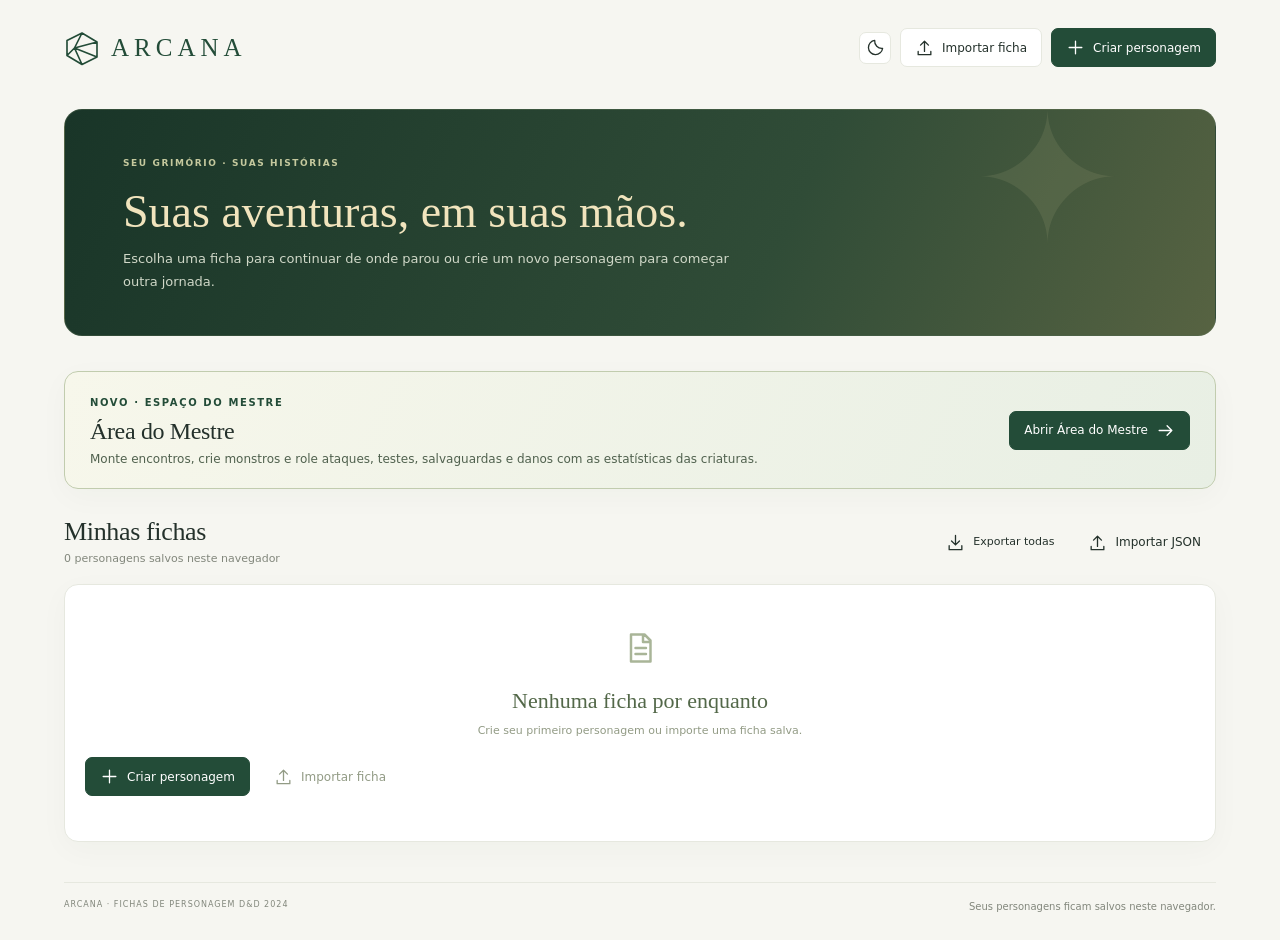
==== docs/index.html @ bb0a9c44 "Arcana RPG 1.3" ====
<!doctype html>
<html lang="pt-BR">
<head><meta charset="utf-8"><meta name="viewport" content="width=device-width,initial-scale=1"><meta name="theme-color" content="#152821"><title>Ficha Arcana 1.0 · Sua aventura, em suas mãos</title><meta name="description" content="Ficha de D&D 2024 com personagens, macros e Área do Mestre para organizar monstros e encontros."><link rel="icon" href="assets/favicon.svg" type="image/svg+xml"><link rel="stylesheet" href="styles.css?v=1.3"></head>
<body><div id="app"><div class="loading"><span>✦</span> Abrindo seu grimório…</div></div><div id="modal-root"></div><div id="toast" role="status" aria-live="polite"></div><input type="file" id="import-file" accept=".json,application/json" hidden><input type="file" id="portrait-file" accept="image/png,image/jpeg,image/webp" hidden><script type="module" src="app.js?v=1.3"></script></body>
</html>
---- docs/styles.css ----
:root{--bg:#f6f6f1;--paper:#fff;--ink:#24312b;--muted:#82877c;--line:#e6e8df;--green:#234c38;--green-soft:#edf2e9;--gold:#b49a64;--red:#b7514c;--shadow:0 8px 30px #20302408;--radius:14px}
*{box-sizing:border-box}body{margin:0;background:var(--bg);font-family:system-ui,-apple-system,Arial,sans-serif;font-size:13px;line-height:1.5;color:var(--ink)}button,input,select,textarea{font:inherit}button{cursor:pointer;transition:background .18s,transform .18s,border-color .18s}button:disabled{cursor:not-allowed;opacity:.42}button,a,input,select,textarea{outline-offset:4px}button:focus-visible,a:focus-visible{outline:2px solid #97ab65}button svg{pointer-events:none}button{color:inherit}svg{width:19px;height:19px;stroke-width:1.65;fill:none;stroke:currentColor;stroke-linecap:round;stroke-linejoin:round;flex-shrink:0}a{color:var(--green)}h1,h2,h3,p{margin:0}h1,h2,h3{font-weight:500}h2{font-size:16px;letter-spacing:-.35px}h3{font-size:14px}small{font-size:11px}.serif{font-family:Georgia,'Times New Roman',serif}.muted{color:var(--muted)}.eyebrow{font-size:10px;letter-spacing:1.6px;text-transform:uppercase;font-weight:600}.flex{display:flex;align-items:center;gap:9px}.between{display:flex;align-items:center;justify-content:space-between;gap:12px}.stack{display:flex;flex-direction:column;gap:16px}.mt{margin-top:16px}.hidden{display:none!important}.btn{display:inline-flex;align-items:center;justify-content:center;gap:8px;border:1px solid var(--line);border-radius:7px;background:var(--paper);padding:9px 14px;font-size:12px;font-weight:500;min-height:36px;white-space:nowrap}.btn:hover{background:#f0f2ea;border-color:#c8cebd}.btn.primary{background:var(--green);border-color:var(--green);color:white}.btn.primary:hover{background:#2e6349}.btn.gold{background:#d9c28f;border-color:#d9c28f;color:#1a2e23}.btn.ghost{border-color:transparent;background:transparent}.btn.danger{color:var(--red);border-color:#ecd4d1}.btn.small{padding:5px 9px;min-height:28px;font-size:11px}.icon-btn{display:inline-flex;align-items:center;justify-content:center;background:none;border:1px solid transparent;border-radius:7px;width:32px;height:32px;padding:6px}.icon-btn:hover{background:var(--green-soft)}.icon-btn.small{width:25px;height:25px}.badge{display:inline-flex;align-items:center;gap:5px;padding:3px 8px;background:var(--green-soft);color:var(--green);font-size:10px;border-radius:4px;white-space:nowrap}.badge.gold{background:#f5efe0;color:#9a814c}.badge.red{background:#f7e9e6;color:var(--red)}.badge.outline{border:1px solid var(--line);background:transparent;color:var(--muted)}.divider{border:none;border-top:1px solid var(--line);margin:16px 0}.card{background:var(--paper);border:1px solid var(--line);border-radius:var(--radius);padding:20px;box-shadow:var(--shadow)}.card-title{display:flex;align-items:center;justify-content:space-between;gap:8px;margin-bottom:17px}.card-title h2{display:flex;align-items:center;gap:8px}.card-title h2 svg{color:#859674;width:17px}.card-title .eyebrow{font-size:9px}.side{width:218px;position:fixed;inset:0 auto 0 0;background:#17281f;color:#c1c8bf;display:flex;flex-direction:column;padding:28px 18px 18px;z-index:20}.brand{display:flex;align-items:center;gap:11px;padding:0 12px;color:#e4d4a9;text-decoration:none}.brand svg{width:35px;height:39px;stroke-width:1.1}.brand span{font-family:Georgia,serif;letter-spacing:5px;font-size:24px}.brand-sub{font-size:8px;letter-spacing:2.3px;margin:7px 0 36px 59px;color:#889b85}.side-section{font-size:9px;color:#718470;letter-spacing:1.8px;text-transform:uppercase;padding:0 14px;margin:20px 0 10px}.side nav{display:flex;flex-direction:column;gap:5px}.nav-item{border:none;background:none;text-align:left;display:flex;align-items:center;gap:12px;border-radius:7px;padding:11px 14px;color:#aebbad;font-size:12px;min-height:41px}.nav-item svg{width:18px}.nav-item.active{background:#304533;color:#ebe6d4}.nav-item.active:after{content:'';width:5px;height:5px;background:#c5b079;border-radius:100%;margin-left:auto}.nav-item:hover{background:#263c2c;color:white}.side-new{border:1px dashed #4c5d44;color:#c6c7a7;background:transparent;display:flex;align-items:center;gap:9px;justify-content:center;width:100%;padding:11px;border-radius:7px;font-size:11px;margin-top:13px}.side-new:hover{background:#2a3c2b}.side-bottom{margin-top:auto}.edition{background:#213424;border:1px solid #334530;border-radius:9px;padding:14px;position:relative;overflow:hidden;margin:30px 0 17px}.edition .star{position:absolute;right:12px;top:13px;color:#75835a}.edition p{font-size:10px;color:#9aa78e;margin:6px 0 10px}.edition strong{font-size:11px;font-weight:500;color:#d3d7bf}.edition .badge{background:#35452c;color:#c2cba8;font-size:8px;letter-spacing:1px}.side-profile{display:flex;align-items:center;gap:10px;border-top:1px solid #34432e;padding:17px 5px 0}.side-profile .avatar{width:31px;height:31px;background:#384b34;border:1px solid #526146;border-radius:100%;display:grid;place-items:center;color:#dac9a0}.side-profile strong{font-size:10px;color:#d2d7c8;display:block;font-weight:500}.side-profile small{font-size:9px;color:#7f947b}.shell{margin-left:218px}.topbar{height:78px;display:flex;align-items:center;justify-content:space-between;gap:12px;border-bottom:1px solid var(--line);padding:0 36px;background:#fbfbf7}.topbar .crumb{font-size:10px;letter-spacing:.4px;color:var(--muted);display:flex;align-items:center;gap:12px}.topbar .crumb svg{width:14px}.topbar .crumb strong{color:#445044;font-weight:500}.top-actions{display:flex;align-items:center;gap:14px}.saved{font-size:10px;color:#86917d;display:flex;align-items:center;gap:5px}.saved svg{width:13px}.main{max-width:1530px;margin:auto;padding:26px 36px 95px}.page-top{display:flex;justify-content:space-between;align-items:end;margin-bottom:20px}.page-top h1{font-family:Georgia,serif;font-size:27px;color:#2b3c2e;letter-spacing:-.7px;margin-bottom:4px}.page-top p{color:var(--muted);font-size:11px}.character-select{min-width:185px;background:#fff;border:1px solid var(--line);padding:8px 10px;border-radius:6px;font-size:11px;color:#596251}.hero{height:216px;border-radius:14px;overflow:hidden;position:relative;background:#20382a;color:white;margin-bottom:20px}.hero-art{position:absolute;right:0;top:0;width:64%;height:100%;object-fit:cover;object-position:50% 35%;filter:saturate(.68)}.hero:after{content:'';position:absolute;inset:0;background:linear-gradient(90deg,#20382a 15%,#20382af5 34%,#20382a99 57%,#172a2426 80%)}.hero-content{position:relative;z-index:2;padding:25px 29px}.hero .eyebrow{color:#c9c79c;font-size:8px;letter-spacing:2px;display:flex;align-items:center;gap:6px}.hero .eyebrow svg{width:12px;height:12px}.hero h1{font-family:Georgia,serif;font-size:36px;font-weight:400;letter-spacing:-.5px;margin:7px 0 9px;text-shadow:0 1px 10px #102317}.hero-info{color:#c8d0bf;font-size:11px;display:flex;align-items:center;gap:11px;flex-wrap:wrap}.hero-info .dot{width:3px;height:3px;border-radius:100%;background:#909c78}.hero .level-badge{background:#c8b27e22;border:1px solid #c6b57b55;color:#e9dcb7;border-radius:4px;font-size:9px;padding:3px 7px}.hero-bottom{display:flex;align-items:center;gap:18px;margin-top:22px;color:#a7b59e;font-size:10px}.hero-bottom .hero-progress{width:105px;height:3px;background:#80906c42;border-radius:3px;overflow:hidden}.hero-progress span{height:3px;display:block;background:#a99e70}.hero-edit{position:absolute;right:20px;bottom:20px;z-index:3;border-color:#eff7e544;background:#243a2c9c;color:white;backdrop-filter:blur(12px);font-size:10px;min-height:31px}.hero-stamp{position:absolute;right:22px;top:19px;z-index:3;font-size:8px;letter-spacing:1.8px;border:1px solid #f3ead95c;color:#f6edd0;padding:4px 8px;border-radius:3px;background:#19322361}.stats{display:grid;grid-template-columns:repeat(5,1fr);gap:12px;margin-bottom:21px}.stat{display:flex;align-items:center;gap:13px;background:white;border:1px solid var(--line);padding:14px 16px;border-radius:10px;position:relative}.stat-icon{height:34px;width:34px;display:grid;place-items:center;border-radius:9px;background:#f1f3eb;color:#8d9c74}.stat-icon svg{width:20px;height:20px}.stat-value{font-size:24px;line-height:1.15;font-family:Georgia,serif;color:#34442e;display:block}.stat-label{font-size:8px;letter-spacing:1px;color:var(--muted);margin-top:4px;text-transform:uppercase;display:block}.stat.clickable{cursor:pointer}.stat.clickable:hover{background:#f0f4eb}.stat .mini-roll{position:absolute;right:10px;top:10px;width:11px;height:11px;color:#a6b09a}.tabs{display:flex;align-items:center;gap:24px;border-bottom:1px solid #dfe3d8;margin-bottom:22px}.tab{border:0;background:none;color:#919789;font-size:11px;padding:0 1px 12px;display:flex;align-items:center;gap:7px;border-bottom:2px solid transparent}.tab svg{width:14px;height:14px}.tab.active{color:var(--green);border-color:var(--green);font-weight:600}.count{background:#e8ecdf;color:#70805b;border-radius:4px;padding:0 5px;font-size:9px}.overview{display:grid;grid-template-columns:minmax(210px,.95fr) minmax(290px,1.5fr) minmax(220px,1fr);gap:18px;align-items:start}.attributes{display:grid;grid-template-columns:repeat(3,1fr);gap:10px}.ability{border:1px solid #e6e9de;border-radius:9px;text-align:center;position:relative;background:#fbfcf8;padding:9px 2px 0;overflow:hidden}.ability:hover{background:#eff4e8;border-color:#bdc9ac}.ability .abbr{display:block;font-size:9px;letter-spacing:1.5px;color:#8c957d}.ability .modifier{font-family:Georgia,serif;font-size:25px;display:block;line-height:1.5;color:#344d31}.ability .score{display:block;font-size:10px;border-top:1px solid #e9ecdf;color:#939e85;background:#f1f4e9;line-height:23px}.save-list{display:grid;grid-template-columns:1fr 1fr;gap:5px 10px}.save-btn{display:flex;align-items:center;justify-content:space-between;gap:5px;padding:6px 0;background:none;border:0;font-size:10px;border-radius:4px}.save-btn:hover{background:#f2f5eb}.prof-dot{height:6px;width:6px;border-radius:100%;border:1px solid #b6bfa9;display:inline-block;margin-right:5px;flex-shrink:0}.prof-dot.filled{background:#749066;border-color:#749066}.prof-dot.expert{background:#bd9e62;border-color:#bd9e62;box-shadow:0 0 0 2px #ecdfc1}.skill-list{display:flex;flex-direction:column;gap:1px}.skill{display:flex;align-items:center;justify-content:space-between;background:none;border:0;text-align:left;width:100%;padding:5.5px 1px;border-bottom:1px solid #f2f3ec;font-size:10px;border-radius:3px}.skill:hover{background:#f0f5e8}.skill small{font-size:8px;color:#a0a791;margin-left:3px}.skill .bonus{font-size:11px;color:#5a6d4b;min-width:27px;text-align:right}.skill-legend{display:flex;gap:12px;margin-top:13px;font-size:8px;color:#969d8a}.hp-number{font-family:Georgia,serif;font-size:37px;line-height:1;color:#35513b;display:flex;align-items:baseline;gap:7px}.hp-number small{font-family:Arcana,Arial;font-size:13px;color:#a0a88e}.hp-label{font-size:9px;text-transform:uppercase;letter-spacing:1px;color:#8c9680;margin-top:6px}.hp-heart{display:grid;place-items:center;border-radius:100%;width:45px;height:45px;background:#edf3e9;color:#769263}.hp-heart svg{width:23px}.hp-bar{height:7px;border-radius:4px;overflow:hidden;background:#edf0e5;margin:16px 0 8px}.hp-bar span{display:block;height:100%;background:#77976b;border-radius:4px;transition:width .3s}.hp-bar.low span{background:#bd6c58}.hp-footer{font-size:9px;color:#969f89;display:flex;justify-content:space-between;margin-bottom:16px}.hp-controls{display:flex;align-items:center;gap:7px}.hp-controls input{width:57px;min-width:0;text-align:center;padding:7px 4px}.hp-controls .btn{flex:1;padding:7px 8px;font-size:10px}.hp-controls .btn svg{width:13px;height:13px}.hp-controls .damage{color:#a55b4e;background:#fcf4f1;border-color:#efdcd3}.hp-controls .heal{color:#55764c;background:#f2f6ec;border-color:#dce6ce}.mini-label{font-size:9px;color:#919a85}.hp-extra{margin-top:15px;display:flex;align-items:center;justify-content:space-between;border-top:1px solid var(--line);padding-top:13px;font-size:9px;color:#7f8d72}.hp-extra button{font-size:9px}.attack-row{display:flex;align-items:center;padding:13px 0;border-top:1px solid #f0f1e9;gap:12px}.weapon-icon{width:35px;height:35px;border-radius:8px;background:#f2f3ed;color:#7d886a;display:grid;place-items:center}.weapon-icon svg{width:20px}.attack-info{flex:1;min-width:0}.attack-info strong{display:block;font-size:11px;font-weight:500}.attack-info small{color:#969c8c;font-size:9px}.attack-bonus{font-size:16px;font-family:Georgia,serif;color:#40593d;min-width:27px}.attack-row .roll-btn{height:31px;width:31px;border:1px solid #e3e7d9;background:#f8faf3;border-radius:6px;display:grid;place-items:center;color:#6a8253}.attack-row .roll-btn:hover{background:#e9f1dd}.attack-row .roll-btn svg{width:16px}.quick-tip{background:#f7f8f2;border-radius:7px;padding:11px;font-size:9px;color:#859373;display:flex;align-items:flex-start;gap:7px}.quick-tip svg{width:13px;height:13px}.rest-row{display:flex;gap:8px;margin-top:15px}.rest-row .btn{flex:1;font-size:10px}.bottom-dice{position:fixed;bottom:0;left:218px;right:0;height:65px;display:flex;align-items:center;justify-content:space-between;gap:12px;background:#fcfcf8f2;backdrop-filter:blur(12px);border-top:1px solid #dfe4d4;padding:8px 36px;z-index:15}.dice-tray{display:flex;align-items:center;gap:8px}.dice-tray .eyebrow{font-size:8px;color:#8e977e;margin-right:12px}.die{width:35px;height:37px;border:1px solid #e2e5d7;border-radius:7px;display:flex;flex-direction:column;justify-content:center;align-items:center;background:white;color:#687956;font-size:9px;gap:0}.die svg{width:18px;height:18px}.die:hover{background:#edf3e2;transform:translateY(-3px);border-color:#aebc98}.dice-history{font-size:10px;color:#819071}.two-cols{display:grid;grid-template-columns:1fr 1fr;gap:18px;align-items:start}.three-cols{display:grid;grid-template-columns:repeat(3,1fr);gap:16px}.toolbar{display:flex;align-items:center;gap:10px;margin-bottom:20px;flex-wrap:wrap}.search{flex:1;position:relative;min-width:200px}.search input{width:100%;padding:10px 12px 10px 35px;background:white;border:1px solid var(--line);border-radius:7px}.search svg{position:absolute;left:11px;top:11px;width:16px;color:#a1ac95}.toolbar select{max-width:180px}.input,select,input:not([type='checkbox']):not([type='file']):not([type='range']),textarea{border:1px solid #dfe4d7;border-radius:6px;padding:9px 11px;background:#fff;color:var(--ink);min-width:0}input[type=checkbox]{accent-color:var(--green)}input:focus,select:focus,textarea:focus{outline:2px solid #bac8a4;outline-offset:1px}textarea{resize:vertical;width:100%;line-height:1.8}.field{display:flex;flex-direction:column;gap:6px;margin-bottom:16px}.field>label,.field>span{font-size:10px;font-weight:500;color:#6c7a60}.field small{font-size:10px;color:var(--muted)}.field-row{display:grid;grid-template-columns:1fr 1fr;gap:16px}.spell-summary{display:flex;gap:22px;padding:20px 24px;align-items:center;margin-bottom:20px;background:#edf1e7;border:1px solid #dee5d4;border-radius:10px}.spell-summary .num{font-size:27px;font-family:Georgia,serif;color:#466039}.spell-summary .label{font-size:9px;text-transform:uppercase;letter-spacing:1px;color:#8c987a}.spell-summary .summary-block{min-width:74px}.slot-list{display:flex;gap:17px;flex-wrap:wrap}.slot-group .label{font-size:9px;color:#8c987a;margin-bottom:6px}.pips{display:flex;gap:5px}.pip{width:18px;height:18px;border:1px solid #b5c39e;border-radius:4px;background:#f6f9ef;padding:0}.pip.used{background:#819766;box-shadow:inset 0 0 0 3px #f2f5e8}.pip:hover{border-color:#466039}.spell-card{padding:17px;display:flex;flex-direction:column;gap:12px}.spell-card h3{font-family:Georgia,serif;font-size:18px;color:#30452d}.spell-card .excerpt{font-size:11px;line-height:1.65;color:#8b9380;display:-webkit-box;-webkit-line-clamp:2;-webkit-box-orient:vertical;overflow:hidden}.spell-card .metadata{display:flex;gap:12px;font-size:9px;color:#959d88}.spell-card .spell-actions{display:flex;gap:8px;margin-top:auto}.spell-card .spell-actions .btn{flex:1}.spell-card .spell-level{font-family:Georgia,serif;font-size:22px;color:#9eac8d;line-height:1}.spells-grid{display:grid;grid-template-columns:repeat(3,1fr);gap:15px}.empty{text-align:center;padding:45px 20px;color:#929b85}.empty>svg{height:36px;width:36px;color:#a9b598;margin-bottom:12px}.empty h3{font-family:Georgia,serif;font-size:22px;color:#536849;margin-bottom:6px}.empty p{margin-bottom:18px;font-size:11px}.resource-grid{display:grid;grid-template-columns:repeat(3,1fr);gap:15px}.resource-card .resource-value{font-family:Georgia,serif;font-size:31px;color:#4e6741}.resource-card .resource-name{font-size:12px;margin-bottom:4px}.resource-card .resource-hint{font-size:10px;color:var(--muted);min-height:30px;margin-top:6px}.resource-card .resource-controls{display:flex;gap:7px;align-items:center}.resource-card .progress{height:4px;border-radius:5px;background:#edf1e6;margin:15px 0}.resource-card .progress span{display:block;height:100%;background:#9aac7d}.feature{padding:15px 0;border-bottom:1px solid #edf0e5}.feature h3{font-size:12px;margin-bottom:5px;display:flex;justify-content:space-between;gap:8px}.feature p{font-size:11px;color:#8b957e}.feature .badge{font-size:8px;height:19px}.conditions{display:flex;flex-wrap:wrap;gap:7px}.condition{background:#fafbf6;border:1px solid #e3e7d9;border-radius:6px;padding:6px 10px;color:#8b957f;font-size:10px}.condition.on{background:#faeee7;border-color:#d8a78c;color:#ac674c}.note-area{min-height:330px;font-size:12px;background:linear-gradient(#fff 30px,#edf0e6 31px);background-size:100% 32px;line-height:32px;padding:9px 16px;border:0}.inventory-table{width:100%;border-collapse:collapse;font-size:11px}.inventory-table th{text-align:left;padding:10px 5px;color:#97a187;font-size:8px;letter-spacing:1px;text-transform:uppercase;font-weight:500;border-bottom:1px solid var(--line)}.inventory-table td{padding:12px 5px;border-bottom:1px solid #f0f2e9}.inventory-table .qty{display:flex;align-items:center;gap:7px}.currency{display:flex;gap:10px}.coin-field{flex:1;text-align:center}.coin-field label{display:block;font-size:9px;color:#9d9b79;margin-bottom:7px}.coin-field input{width:100%;text-align:center}.book-grid{display:grid;grid-template-columns:repeat(3,1fr);gap:14px}.class-card{padding:0;overflow:hidden;cursor:pointer;position:relative}.class-card .class-art{height:120px;width:100%;object-fit:cover;object-position:center 30%;filter:saturate(.6)}.class-card .class-body{padding:16px}.class-card h3{font-family:Georgia,serif;font-size:22px;color:#364f31;margin-bottom:5px}.class-card p{font-size:10px;color:#939d87;margin-bottom:12px}.class-card:hover{border-color:#a8b995;transform:translateY(-2px)}.class-card .class-meta{display:flex;gap:9px;font-size:9px;color:#829273}.source-note{font-size:10px;color:#99a18e;margin:20px 0;line-height:1.7}.source-note svg{vertical-align:middle;width:13px;margin-right:4px}.rule-notice{border:1px solid #e7dfc6;background:#fbf8ed;padding:12px 14px;border-radius:8px;color:#9b8752;font-size:10px;margin:15px 0}.rule-notice strong{font-weight:600}.combat-settings{display:flex;gap:9px;align-items:center;flex-wrap:wrap;font-size:10px;color:#7b8c6b}.switch-label{display:flex;align-items:center;gap:6px;font-size:10px}.death-saves{display:flex;gap:14px;margin-top:12px;font-size:10px}.death-saves button{border-radius:100%;width:15px;height:15px;padding:0;border:1px solid #b2c49b;background:none;margin-left:3px}.death-saves button.checked{background:#91aa78}.death-saves .fail button{border-color:#d5a28e}.death-saves .fail button.checked{background:#c58365}.mobile-menu{display:none}.mobile-brand{display:none}.modal-backdrop{position:fixed;inset:0;background:#101f18a1;backdrop-filter:blur(5px);display:flex;align-items:center;justify-content:center;z-index:50;padding:25px;animation:fade .15s ease}.modal{background:#fafbf6;border-radius:16px;width:100%;max-width:670px;max-height:92vh;box-shadow:0 30px 100px #07110b44;display:flex;flex-direction:column;overflow:hidden}.modal.wide{max-width:900px}.modal-header{padding:24px 28px 20px;border-bottom:1px solid var(--line);background:#fff;display:flex;align-items:flex-start;justify-content:space-between;gap:12px}.modal-header h2{font-family:Georgia,serif;font-size:27px;color:#294a33}.modal-header p{font-size:11px;color:#909b82;margin-top:4px}.modal-body{padding:24px 28px;overflow:auto}.modal-footer{padding:16px 28px;display:flex;justify-content:space-between;align-items:center;border-top:1px solid var(--line);background:#fff;gap:12px}.modal-body h3{margin-bottom:12px}.modal-body .reading{font-size:12px;line-height:1.85;color:#67765b;white-space:pre-line}.modal-body .reading p{margin-bottom:15px}.stepper{display:flex;gap:9px;margin-bottom:25px}.stepper .step{flex:1;font-size:9px;color:#a8af9a;border-top:3px solid #e5e9dd;padding-top:8px}.stepper .step.done,.stepper .step.current{border-color:#8ba377;color:#5e784e}.wizard-class-grid{display:grid;grid-template-columns:repeat(4,1fr);gap:9px;margin-bottom:16px}.option-card{border:1px solid #e3e7d9;border-radius:8px;background:white;padding:13px 10px;text-align:left;display:flex;flex-direction:column;gap:6px;min-height:85px}.option-card svg{color:#8ba575;width:22px;height:22px}.option-card strong{font-size:12px;font-weight:500}.option-card small{font-size:8px;color:#9aa38c}.option-card.selected{border-color:#7d9965;background:#f0f5e6;box-shadow:0 0 0 1px #9fb68c}.option-card:hover{background:#f2f6eb}.wizard-origin{display:grid;grid-template-columns:1fr 1fr;gap:20px}.species-grid{display:grid;grid-template-columns:repeat(2,1fr);gap:6px}.species-grid .option-card{min-height:40px;padding:8px 12px;flex-direction:row;align-items:center;justify-content:space-between}.species-grid .option-card strong{font-size:10px}.stat-editor{display:grid;grid-template-columns:repeat(6,1fr);gap:10px}.stat-edit{text-align:center;background:#f0f4e7;padding:12px 5px;border-radius:8px;border:1px solid #e0e7d4}.stat-edit label{font-size:10px;color:#7c9068}.stat-edit input{width:100%;max-width:65px;text-align:center;font-size:18px;padding:7px;margin-top:8px}.stat-edit .mod{display:block;font-family:Georgia,serif;font-size:22px;color:#557641;margin:6px 0}.origin-bonus{display:grid;grid-template-columns:repeat(3,1fr);gap:10px}.origin-bonus select{width:100%}.check-grid{display:grid;grid-template-columns:repeat(3,1fr);gap:7px}.check-grid label{font-size:10px;display:flex;gap:6px;align-items:center;padding:6px;background:#f2f5ea;border-radius:4px}.roll-result{text-align:center;border:1px solid #dce5cf;background:#f1f5e9;border-radius:12px;padding:24px;position:relative;overflow:hidden;margin-bottom:20px}.roll-result .result-num{font-family:Georgia,serif;font-size:77px;color:#3d6034;line-height:1.1;animation:pop .3s ease}.roll-result.crit{background:#f6efdd;border-color:#d8bd7f}.roll-result.crit .result-num{color:#a17d31}.roll-result.fail{background:#fbf0ea;border-color:#d7a389}.roll-result .result-label{font-size:9px;letter-spacing:2px;text-transform:uppercase;color:#90a07a;margin-bottom:8px}.roll-breakdown{display:flex;align-items:center;justify-content:center;gap:7px;font-size:12px;color:#8c9c78;margin-top:13px;flex-wrap:wrap}.roll-breakdown .roll-value{background:white;border:1px solid #d7e1c9;border-radius:6px;padding:4px 10px;color:#53733e;display:inline-block}.roll-breakdown .discard{opacity:.4;text-decoration:line-through}.roll-result .result-kind{font-size:12px;color:#7b8f68;margin-top:8px}.mode-switch{display:flex;border:1px solid #dce4d2;border-radius:6px;overflow:hidden}.mode-switch button{padding:7px 12px;background:#fff;border:none;font-size:10px;color:#8c9980;flex:1}.mode-switch button.active{background:#e5edda;color:#496537}.history-item{padding:13px 0;border-bottom:1px solid #e5e9db;display:flex;gap:13px;align-items:center}.history-item .total{font-family:Georgia,serif;font-size:25px;color:#567546;background:#edf3e3;border-radius:8px;min-width:45px;text-align:center;padding:7px}.history-item strong{font-size:11px;display:block;font-weight:500}.history-item small{font-size:9px;color:#9aa38b}.history-item time{margin-left:auto;font-size:9px;color:#9fa88e}.toast{position:fixed;bottom:82px;left:calc(50% + 100px);transform:translateX(-50%);padding:12px 20px;border-radius:8px;background:#294432;color:#f1f4e8;z-index:100;font-size:12px;box-shadow:0 8px 40px #16271d30;animation:fade .2s}.loading{height:100vh;display:flex;align-items:center;justify-content:center;gap:12px;color:#6c8854;font-family:Georgia,serif;font-size:24px}.loading span{animation:spin 3s infinite linear}.reference-tabs{display:flex;gap:6px;flex-wrap:wrap;margin-bottom:20px}.reference-page{white-space:pre-line;font-size:12px;line-height:1.8;color:#79886a;border-bottom:1px solid var(--line);padding:15px 0}.reference-page .page-number{font-size:9px;text-transform:uppercase;letter-spacing:1px;display:block;color:#a3ad94;margin-bottom:9px}.mini-grid{display:grid;grid-template-columns:repeat(2,1fr);gap:10px}.mini-card{background:#f2f5eb;border:1px solid #dce5cf;border-radius:8px;padding:12px}.mini-card .eyebrow{font-size:8px;color:#96a483}.mini-card strong{display:block;font-size:15px;color:#516d3f;margin-top:4px;font-weight:500}.print-only{display:none}.modal-subtitle{font-size:10px;color:#91a17d}.pager{display:flex;justify-content:center;align-items:center;gap:12px;margin-top:25px}.spell-detail-grid{display:grid;grid-template-columns:1fr 1fr;gap:15px;margin-bottom:20px;border-bottom:1px solid var(--line);padding-bottom:20px}.spell-detail-grid .label{font-size:9px;color:#a2ab94;text-transform:uppercase;letter-spacing:1px}.spell-detail-grid .value{font-size:12px;color:#657a52;margin-top:4px}.note-char{font-size:9px;color:#9ba58e}.status-strip{display:flex;gap:8px;flex-wrap:wrap;margin-bottom:16px}.level-info{font-size:10px;line-height:1.8;color:#9a9f8e}.form-note{font-size:11px;color:#8a987a;line-height:1.7;background:#f1f5e9;padding:13px;border-radius:7px;margin-bottom:18px}.weapon-detail{font-size:10px;color:#93a080;display:flex;flex-wrap:wrap;gap:8px;margin:10px 0}.warn-text{font-size:10px;color:#b7835e}.edit-section{font-family:Georgia,serif;font-size:20px;color:#49653b;margin:23px 0 14px;border-bottom:1px solid var(--line);padding-bottom:8px}.danger-zone{padding:15px;background:#f8f0e9;border:1px solid #e6d1bf;border-radius:9px;margin-top:25px}.menu-shade{display:none}.saved-error{color:#b87056}.read-more{display:block;margin:10px 0 0}.credit-line{font-size:8px;color:#c1c9b4;position:absolute;right:22px;bottom:61px;z-index:3;text-shadow:0 1px 3px #16291e}.guide-grid{display:grid;grid-template-columns:repeat(2,1fr);gap:10px}.guide{padding:15px;background:#f4f6ee;border-radius:8px}.guide strong{font-size:12px;font-weight:500}.guide p{font-size:10px;color:#8e9b7d;margin-top:5px;line-height:1.7}.hint{font-size:10px;color:#94a083;line-height:1.65;margin-top:7px}.hero-art-wizard{object-position:center 25%}
@keyframes fade{from{opacity:0}to{opacity:1}}@keyframes pop{from{transform:scale(.85);opacity:.4}to{transform:scale(1);opacity:1}}@keyframes spin{to{transform:rotate(360deg)}}
@media(min-width:1550px){.overview{gap:22px}.main{padding-left:44px;padding-right:44px}.hero{height:245px}.hero h1{font-size:43px}.hero-content{padding:30px 35px}.hero-bottom{margin-top:31px}.attributes{gap:13px}.ability .modifier{font-size:29px}.skill{padding:6px 2px;font-size:11px}.card{padding:23px}}
@media(max-width:1200px){.side{width:190px;padding-left:12px;padding-right:12px}.shell{margin-left:190px}.bottom-dice{left:190px}.main{padding:24px 24px 95px}.topbar{padding:0 24px}.overview{grid-template-columns:1fr 1.35fr}.skills-column{grid-column:1/-1}.skills-column .skill-list{display:grid;grid-template-columns:repeat(3,1fr);gap:5px 20px}.stats{gap:8px}.stat{padding:12px;gap:8px}.stat-icon{width:29px;height:29px}.stat-value{font-size:21px}.stat-label{font-size:7px;letter-spacing:.7px}.spells-grid{grid-template-columns:repeat(2,1fr)}.resource-grid{grid-template-columns:repeat(2,1fr)}.hero-art{width:70%}.bottom-dice{padding-left:24px;padding-right:24px}.top-actions{gap:7px}}
@media(max-width:900px){.side{width:68px;padding:24px 7px}.brand{padding:0 8px}.brand span,.brand-sub,.side-section,.nav-item span,.side-new span,.edition,.side-profile div:not(.avatar){display:none}.brand svg{width:32px}.side nav{margin-top:40px;gap:12px}.nav-item{padding:12px;justify-content:center}.nav-item.active:after{display:none}.side-new{border:none;margin-top:15px}.side-profile{justify-content:center;padding:15px 0 0}.side-profile>.icon-btn{display:none}.shell{margin-left:68px}.bottom-dice{left:68px}.main{padding:24px 20px 90px}.topbar{padding:0 20px;height:67px}.topbar .crumb{font-size:9px;gap:8px}.topbar .saved{display:none}.topbar .btn{font-size:10px;padding:7px 9px;min-height:32px}.hero{height:215px}.hero h1{font-size:31px}.tabs{gap:20px}.stat-icon{display:none}.stat-value{font-size:23px}.stat{padding:12px 10px}.stat-label{font-size:7px}.stat .mini-roll{right:6px;top:7px}.stats{margin-bottom:19px}.two-cols{grid-template-columns:1fr}.book-grid{grid-template-columns:repeat(2,1fr)}.currency{gap:7px}.dice-tray .eyebrow{display:none}.dice-history span{display:none}.wizard-class-grid{grid-template-columns:repeat(3,1fr)}.toast{left:calc(50% + 30px)}}
@media(max-width:620px){.side{transform:translateX(-100%);width:215px;transition:transform .2s;padding:26px 17px}.side.open{transform:translateX(0)}.side.open .brand span,.side.open .brand-sub,.side.open .side-section,.side.open .nav-item span,.side.open .side-new span,.side.open .edition,.side.open .side-profile div:not(.avatar){display:block}.side.open .nav-item{justify-content:flex-start}.side.open nav{margin-top:12px;gap:6px}.side.open .side-new{border:1px dashed #4c5d44}.side.open .brand{padding-left:12px}.side.open .brand-sub{margin-bottom:22px}.menu-shade.open{display:block;position:fixed;inset:0;background:#12271ec9;z-index:19}.shell{margin-left:0}.mobile-menu{display:flex}.topbar .crumb{display:none}.mobile-brand{display:block;font-family:Georgia,serif;font-size:18px;letter-spacing:3px;color:#536e3d}.topbar{height:62px;padding:0 15px}.topbar .export-label{display:none}.topbar .btn svg{width:15px;height:15px}.topbar .top-actions{gap:3px}.main{padding:18px 15px 90px}.page-top{gap:10px;margin-bottom:17px}.page-top h1{font-size:23px}.page-top p{font-size:9px;max-width:160px}.character-select{min-width:0;width:141px;max-width:43%;font-size:10px;padding:7px}.hero{height:208px;border-radius:11px;margin-bottom:13px}.hero-content{padding:23px 20px}.hero .eyebrow{font-size:7px;letter-spacing:1.5px}.hero h1{font-size:29px;max-width:245px;line-height:1.2;margin:12px 0 11px}.hero-info{font-size:9px;gap:6px;max-width:235px}.hero-art{width:100%;object-position:55% 30%}.hero:after{background:linear-gradient(90deg,#20382afc 2%,#20382ad9 38%,#20382a36 100%)}.hero-bottom{font-size:8px;margin-top:21px;gap:9px}.hero-bottom .hero-progress{width:60px}.hero-edit{right:11px;bottom:12px;padding:6px;font-size:0;min-height:28px;gap:0}.hero-edit svg{width:14px;height:14px}.hero-stamp{font-size:6px;right:11px;top:13px}.credit-line{display:none}.stats{gap:6px;grid-template-columns:repeat(5,1fr);margin-bottom:19px}.stat{border-radius:8px;display:block;text-align:center;padding:11px 2px}.stat-value{font-size:23px}.stat-label{font-size:6px;letter-spacing:.45px}.stat .mini-roll{display:none}.tabs{gap:0;justify-content:space-between;overflow-x:auto;margin-bottom:18px}.tab{font-size:9px;gap:4px;padding-bottom:11px}.tab svg{width:12px}.tabs .count{display:none}.overview{grid-template-columns:1fr;gap:15px}.attributes{grid-template-columns:repeat(6,1fr);gap:6px}.ability{padding-top:8px}.ability .modifier{font-size:23px}.ability .abbr{font-size:8px;letter-spacing:.8px}.ability .score{font-size:9px;line-height:21px}.save-list{grid-template-columns:repeat(3,1fr);gap:5px 16px}.save-btn{font-size:9px}.skills-column .skill-list{grid-template-columns:repeat(2,1fr);gap:2px 15px}.card{padding:18px;border-radius:11px}.card-title{margin-bottom:14px}.card-title h2{font-size:16px}.hp-controls input{width:65px}.hp-controls .btn{min-height:36px}.hp-number{font-size:42px}.bottom-dice{left:0;height:62px;padding:8px 15px;gap:5px}.dice-tray{gap:6px}.die{width:31px;height:38px;font-size:8px}.die svg{width:17px}.dice-history{padding:6px;min-height:29px}.dice-history svg{width:18px}.dice-custom{padding:6px!important;min-height:31px!important;font-size:0!important;gap:0!important}.dice-custom svg{width:15px}.modal-backdrop{padding:12px}.modal{max-height:95vh;border-radius:13px}.modal-header{padding:19px 19px 16px}.modal-header h2{font-size:24px}.modal-body{padding:20px 18px}.modal-footer{padding:14px 18px}.wizard-class-grid{grid-template-columns:repeat(3,1fr);gap:6px}.option-card{padding:10px 8px;min-height:85px}.option-card strong{font-size:11px}.option-card small{font-size:7px}.wizard-origin{grid-template-columns:1fr}.species-grid{grid-template-columns:repeat(3,1fr)}.species-grid .option-card{padding:9px;min-height:37px}.species-grid .option-card strong{font-size:9px}.species-grid .option-card small{display:none}.stat-editor{grid-template-columns:repeat(3,1fr)}.check-grid{grid-template-columns:1fr 1fr}.stepper{gap:5px}.stepper .step{font-size:8px}.field-row{gap:10px}.spells-grid{grid-template-columns:1fr}.spell-summary{gap:18px;flex-wrap:wrap;padding:18px}.slot-list{width:100%;border-top:1px solid #dce3cf;padding-top:14px}.resource-grid{gap:10px}.resource-card{padding:14px}.resource-card .resource-name{font-size:11px}.resource-card .resource-hint{font-size:9px}.resource-card .resource-controls .btn{font-size:8px;padding:5px}.toolbar{gap:8px}.toolbar .search{flex-basis:100%}.toolbar select{flex:1;font-size:10px;max-width:none;padding:8px}.book-grid{gap:10px}.class-card .class-art{height:100px}.class-card .class-body{padding:12px}.class-card h3{font-size:20px}.class-card p{font-size:9px}.currency{gap:5px}.coin-field input{padding:8px 2px;font-size:11px}.toast{left:50%;width:max-content;max-width:90vw;bottom:76px;font-size:11px}.guide-grid{grid-template-columns:1fr}.modal-body .reading{font-size:11px}.hero .level-badge{font-size:8px}.status-strip{gap:5px}.status-strip .badge{font-size:8px}.mode-switch button{padding:8px 6px}.origin-bonus{gap:7px}.origin-bonus label{font-size:9px}.origin-bonus select{padding:7px}.mini-grid{gap:8px}.mini-card{padding:10px}.mini-card strong{font-size:13px}}
@media print{body{background:#fff!important;font-size:11px}.side,.topbar,.bottom-dice,.modal-backdrop,#toast,.main,.menu-shade{display:none!important}.shell{margin:0}.print-only{display:block!important;padding:12mm;color:#15271a}.print-only h1{font-family:Georgia,serif;font-size:28px;margin-bottom:5px}.print-only h2{margin:18px 0 8px;border-bottom:1px solid #adbca3;font-size:17px;padding-bottom:5px}.print-only .print-stats{display:flex;gap:12px;margin-top:15px}.print-only .print-stat{padding:8px;border:1px solid #adbca3;flex:1;text-align:center}.print-only .print-stat strong{display:block;font-size:22px}.print-only table{width:100%;border-collapse:collapse}.print-only td,.print-only th{padding:5px;text-align:left;border-bottom:1px solid #d6decf}.print-only .print-cols{display:grid;grid-template-columns:1fr 1fr;gap:25px}.print-only p{font-size:11px;white-space:pre-line}.print-only tr{break-inside:avoid}.print-only .print-section{break-inside:avoid}.print-only .print-sub{color:#66795b;font-size:11px}button{display:none!important} @page{margin:10mm}}
/* Keep character information above the artwork and its tint in every compositor. */
.hero{isolation:isolate}.hero-art{z-index:0}.hero:after{z-index:1}.hero-content{z-index:3}.hero-edit,.hero-stamp,.credit-line{z-index:4}
/* Dice presentation: the rules engine supplies the final values. */
.dice-tools{display:flex;align-items:center;gap:10px;flex-shrink:0}.dice-animation-toggle{display:flex;align-items:center;justify-content:center;gap:5px;min-width:48px;height:31px;padding:5px 8px;border:1px solid #dce4cf;border-radius:6px;background:#edf3e4;color:#64834c;font-size:10px}.dice-animation-toggle svg{width:16px;height:16px}.dice-animation-toggle[aria-pressed="false"]{background:transparent;color:#a1a994;border-color:#e7e9df}.dice-animation-toggle:hover{background:#e2edd4}
.dice3d-overlay{position:fixed;inset:0;z-index:90;display:grid;place-items:center;padding:24px;background:#06140ed1;backdrop-filter:blur(9px);isolation:isolate;animation:dice3d-enter .16s ease-out}.dice3d-stage{position:relative;width:min(810px,100%);height:min(580px,90dvh);min-height:380px;border:1px solid #ac98526b;border-radius:20px;overflow:hidden;box-shadow:0 36px 120px #0009,0 0 80px #8b9e4210;background:radial-gradient(ellipse at 50% 53%,#294435 0%,#1b3025 46%,#10221a 100%);color:#e8e9d7}.dice3d-stage:before,.dice3d-stage:after{content:'';position:absolute;inset:11px;pointer-events:none;border:1px solid #b7a2681d;border-radius:12px}.dice3d-stage:after{inset:18px;border-color:#b7a2680c}.dice3d-header{position:absolute;left:28px;right:24px;top:22px;display:flex;justify-content:space-between;align-items:center;z-index:2}.dice3d-brand{font-family:Georgia,serif;letter-spacing:3.5px;font-size:15px;color:#c3b185}.dice3d-skip{font-size:11px;color:#c2cdb5;background:#ffffff07;border:1px solid #9fae8342;border-radius:6px;padding:7px 11px}.dice3d-skip:hover{background:#ffffff12;color:#fff}.dice3d-skip:focus-visible{outline:2px solid #d1bc82;outline-offset:3px}.dice3d-caption{position:absolute;top:83px;left:24px;right:24px;text-align:center;z-index:1;pointer-events:none}.dice3d-eyebrow{font-size:8px;letter-spacing:2.1px;color:#9eae8b;text-transform:uppercase}.dice3d-title{font-family:Georgia,serif;font-weight:400;font-size:27px;letter-spacing:-.3px;color:#e4e8d5;margin:8px 0 0;text-wrap:balance}.dice3d-canvas{display:block;width:100%;height:100%;position:absolute;inset:0;z-index:0}.dice3d-result{position:absolute;left:25px;right:25px;bottom:46px;text-align:center;pointer-events:none;z-index:1}.dice3d-status{display:block;color:#a5b693;letter-spacing:1.6px;text-transform:uppercase;font-size:8px}.dice3d-total{font-family:Georgia,serif;font-size:39px;line-height:1.2;font-weight:400;display:block;max-width:100%;color:#e8d6a1;opacity:0;transform:translateY(7px);transition:opacity .2s,transform .2s;margin-top:4px}.dice3d-landed .dice3d-total{opacity:1;transform:translateY(0)}.dice3d-note{position:absolute;bottom:18px;left:20px;right:20px;text-align:center;font-size:9px;color:#819477;z-index:1;pointer-events:none}.dice3d-landed .dice3d-status{color:#bdcaa8}
@keyframes dice3d-enter{from{opacity:0;transform:scale(.985)}to{opacity:1;transform:scale(1)}}
@media(max-width:900px){.dice-tools{gap:5px}.dice-animation-toggle{min-width:43px}.dice3d-stage{height:min(570px,87dvh)}}
@media(max-width:620px){.dice-tools{gap:3px}.dice-animation-toggle{min-width:31px;height:30px;padding:5px}.dice-animation-toggle span{display:none}.bottom-dice{gap:4px}.dice-tray{gap:4px}.die{width:29px}.dice3d-overlay{padding:12px}.dice3d-stage{height:min(540px,86dvh);min-height:360px;border-radius:16px}.dice3d-header{left:23px;right:20px;top:21px}.dice3d-brand{font-size:13px;letter-spacing:2.7px}.dice3d-skip{font-size:10px;padding:7px 9px}.dice3d-title{font-size:24px}.dice3d-caption{top:81px;left:20px;right:20px}.dice3d-eyebrow{font-size:7px;letter-spacing:1.4px}.dice3d-total{font-size:34px}.dice3d-note{font-size:8px;bottom:17px}.dice3d-result{bottom:43px}}
@media(max-width:380px){.bottom-dice{padding:8px 10px}.die{width:25px}.dice-tray{gap:3px}.dice3d-title{font-size:22px}.dice3d-skip{font-size:9px}.dice-tools .dice-history{padding:5px}}
@media(prefers-reduced-motion:reduce){.dice3d-overlay{animation:none}.dice3d-total{transition:none}}
@media print{.dice3d-overlay{display:none!important}}
@media(max-height:450px){.dice3d-overlay{padding:10px}.dice3d-stage{height:calc(100dvh - 20px);min-height:0}.dice3d-header{top:16px}.dice3d-caption{top:55px}.dice3d-title{font-size:21px;margin-top:4px}.dice3d-result{bottom:28px}.dice3d-total{font-size:28px}.dice3d-note{bottom:10px;font-size:7px}}
/* Upright, high-contrast dice results, inspired by the supplied references. */
.dice3d-stage{border-color:#c0a261a6;box-shadow:0 36px 120px #0009,0 0 70px #b99b3d17}.dice3d-stage:before{border-color:#b7a26840}.dice3d-stage:after{inset:20px;border-radius:26% 26% 20px 20px;border-color:#b7a26824}.dice3d-caption{top:71px}.dice3d-title{font-size:25px}.dice3d-free-label{display:block;margin-top:9px;font-size:8px;letter-spacing:1.8px;color:#b8bf9e}.dice3d-dc-label{display:block;font-size:8px;letter-spacing:1.5px;color:#d3ccaf;margin-top:7px}.dice3d-dc{font:24px Georgia,serif;color:#fff3ce;display:block}.dice3d-result{bottom:44px}.dice3d-status{font-size:8px}.dice3d-outcome{display:none;font:22px Georgia,serif;letter-spacing:1.2px;color:#e8d6a1;margin-top:4px}.dice3d-landed .dice3d-outcome{display:block;animation:fade .2s}.dice3d-total{font-size:36px;margin-top:2px}.dice3d-critical .dice3d-stage,.dice3d-natural20 .dice3d-stage{border-color:#edcd7b;box-shadow:0 0 80px #d8b95633,0 36px 120px #0009}.dice3d-critical .dice3d-outcome,.dice3d-natural20 .dice3d-outcome{color:#ffe7a0;text-shadow:0 0 18px #dbb85b99}.dice3d-failure .dice3d-outcome,.dice3d-natural1 .dice3d-outcome{color:#f3ad9c}.dice3d-failure .dice3d-stage,.dice3d-natural1 .dice3d-stage{border-color:#c38665}.dice3d-success .dice3d-outcome{color:#d0e7b7}
.dice-workshop{display:grid;grid-template-columns:minmax(270px,1fr) minmax(280px,1.1fr);gap:22px;align-items:start}.dice-display-card{background:radial-gradient(ellipse at 50% 30%,#34523c,#152b20);border:1px solid #a9935e88;border-radius:15px;min-height:380px;padding:28px;color:#e6e8d8;text-align:center;position:relative;overflow:hidden}.dice-display-card:before{content:'';position:absolute;inset:11px;border:1px solid #b7a26830;border-radius:10px;pointer-events:none}.dice-emblem{width:120px;height:135px;margin:27px auto 18px;color:#d4bd85;position:relative}.dice-emblem svg{height:100%;width:100%;stroke-width:.7}.dice-emblem span{position:absolute;inset:0;display:grid;place-items:center;font:45px Georgia,serif;padding-top:15px}.dice-mode-picker{display:flex;gap:8px;margin-bottom:16px}.dice-mode-picker .btn{flex:1}.dice-result-big{font:65px Georgia,serif;color:#ecd7a1;margin:16px 0 5px}.dice-result-caption{font:21px Georgia,serif;color:#e2e6ce}.dice-roll-details{font-size:11px;color:#b3bea0;line-height:1.8;margin-top:12px}.dice-shortcuts{display:flex;flex-wrap:wrap;gap:7px;margin:12px 0 19px}.dice-shortcuts .btn{min-width:45px}.dice-result-tone-failure{color:#edaa9c}.dice-result-tone-critical,.dice-result-tone-natural20{color:#ffe5a0}.dice-result-tone-success{color:#cce4b7}.roll-mode-inline{display:flex;gap:7px;align-items:center;flex-wrap:wrap;margin:12px 0}.roll-mode-inline small{font-size:10px;color:#929e82}
@media(max-width:620px){.dice-workshop{grid-template-columns:1fr;gap:16px}.dice-display-card{min-height:300px;padding:24px}.dice3d-outcome{font-size:19px}.dice3d-title{font-size:22px}.dice3d-dc{font-size:20px}.dice3d-caption{top:72px}.dice3d-total{font-size:31px}.dice3d-free-label{font-size:7px;letter-spacing:1px}}
@media(max-height:450px){.dice3d-caption{top:50px}.dice3d-title{font-size:17px}.dice3d-dc-label,.dice3d-free-label{margin-top:3px;font-size:6px}.dice3d-dc{font-size:17px}.dice3d-outcome{font-size:15px}.dice3d-total{font-size:24px}.dice3d-result{bottom:22px}}
.expansion-summary{display:flex;gap:20px;justify-content:space-between;align-items:center;background:linear-gradient(110deg,#1f3a2a,#355134);color:#e4e9d8;border:1px solid #a99b6250;border-radius:12px;padding:25px;margin-bottom:20px}.expansion-summary .eyebrow{color:#b9c098;font-size:8px}.expansion-summary h2{font:27px Georgia,serif;margin:7px 0}.expansion-summary p{font-size:11px;color:#b0c1a4}.expansion-tally{text-align:center;border-left:1px solid #a9b58a40;padding-left:24px;min-width:115px}.expansion-tally strong{display:block;font:38px Georgia,serif;color:#dfd19b}.expansion-tally span{font-size:9px;color:#b6c4a5}.supplement-grid{display:grid;grid-template-columns:repeat(3,1fr);gap:15px}.supplement-card{display:flex;flex-direction:column;gap:10px}.supplement-card .eyebrow{font-size:8px;letter-spacing:1px}.supplement-card h3{font:20px Georgia,serif;color:#35502f}.supplement-card p{font-size:11px;color:#88967b;line-height:1.7;display:-webkit-box;-webkit-line-clamp:3;-webkit-box-orient:vertical;overflow:hidden}.supplement-card>.btn{margin-top:auto}.supplement-card .badge{font-size:8px}.supplement-source{font-size:9px;color:#a3ac95;margin:4px 0}.source-book-grid{display:grid;grid-template-columns:repeat(5,1fr);gap:10px;margin-bottom:20px}.source-book{background:white;border:1px solid #e2e6d8;border-radius:9px;padding:14px 12px;text-align:left;display:flex;flex-direction:column;gap:7px}.source-book .eyebrow{font-size:7px;color:#a6ae96}.source-book strong{font:16px Georgia,serif;color:#466039}.source-book small{font-size:9px;color:#95a284}.source-book.selected{background:#edf4e3;border-color:#a5ba8f}.source-page-card h3{font:19px Georgia,serif;color:#405c35;margin:13px 0}.source-page-card p{font-size:11px;color:#8a987c;line-height:1.7;margin-bottom:15px}.adaptation-notes{border:1px solid #dce5cf;border-radius:8px;background:#eef4e6;padding:15px;font-size:11px;color:#687f53;margin-bottom:20px}.adaptation-notes strong{font-size:12px;color:#4c693d}.adaptation-notes ul{padding-left:20px;margin:9px 0 0}.adaptation-notes li{margin:5px 0}.supplement-reading{white-space:pre-line;font-size:12px!important;overflow-wrap:anywhere}.feature>p{white-space:pre-line;max-height:260px;overflow:auto}.species-grid .option-card{overflow-wrap:anywhere}.species-grid .option-card small{flex-shrink:0;font-size:8px}
@media(max-width:1150px){.source-book-grid{grid-template-columns:repeat(3,1fr)}.supplement-grid{grid-template-columns:repeat(2,1fr)}}
@media(max-width:620px){.supplement-grid{grid-template-columns:1fr}.source-book-grid{grid-template-columns:repeat(2,1fr)}.expansion-summary{padding:20px;gap:13px}.expansion-summary h2{font-size:23px}.expansion-summary p{font-size:10px}.expansion-tally{padding-left:13px;min-width:80px}.expansion-tally strong{font-size:30px}.supplement-card .badge{font-size:8px}.source-book strong{font-size:15px}.adaptation-notes{font-size:10px}.source-book-grid .source-book:last-child{grid-column:auto}}
/* Character progression, multiclass sources and personal equipment. */
.hero{min-height:280px}.hero-actions{position:absolute;right:22px;bottom:19px;z-index:3;display:flex;gap:7px;flex-wrap:wrap;justify-content:flex-end}.hero-control{background:#183025c9;color:#e8eadb;border-color:#c5d0ad4d;font-size:10px;padding:8px 10px;backdrop-filter:blur(8px)}.hero-control:hover{background:#35573c;color:white}.hero-control svg{width:14px;height:14px}.hero-level{background:#e2d2a0;color:#273927;border-color:#e2d2a0}.hero-level:hover{background:#f0e2bc;color:#273927}.hero-art-user{width:55%!important;opacity:.9!important;object-fit:cover;mask-image:linear-gradient(to right,transparent,#000 30%);-webkit-mask-image:linear-gradient(to right,transparent,#000 30%)}.hero-info{max-width:78%;flex-wrap:wrap;row-gap:7px}.hero-bottom{margin-bottom:30px}.portrait-preview{background:#e7eddf;border-radius:12px;overflow:hidden;height:280px;border:1px solid #d7dec9}.portrait-preview img{width:100%;height:100%;object-fit:cover}.advancement-banner{padding:18px 20px;border-radius:10px;background:linear-gradient(110deg,#203d2d,#446040);color:#e3e7d5;display:flex;gap:28px;align-items:center;margin-bottom:22px}.advancement-banner>div{display:flex;flex-direction:column;gap:6px}.advancement-banner strong{font:34px Georgia,serif;color:#e3d5a4}.advancement-banner .eyebrow{color:#bdc5a2;font-size:8px}.advancement-banner span:last-child{font-size:12px}.level-preview-grid{display:grid;grid-template-columns:repeat(2,1fr);gap:10px}.level-preview-grid strong{font-size:20px}.class-plan-list{display:grid;gap:12px}.class-plan-row{border:1px solid #dce5d1;border-radius:10px;padding:17px;background:#fafcf6}.class-plan-row h3{font:21px Georgia,serif;color:#3f5936}.property-checks{display:flex;flex-wrap:wrap;gap:13px 20px;margin:14px 0 20px}.property-checks .switch-label{font-size:11px}.casting-sources{display:grid;grid-template-columns:repeat(auto-fit,minmax(200px,1fr));gap:12px}.casting-source{background:#fff;border:1px solid #dfe6d5;border-radius:11px;padding:17px;text-align:left;display:flex;flex-direction:column;gap:8px;color:#3f5e33}.casting-source strong{font:23px Georgia,serif}.casting-source span{font-size:11px;color:#758968}.casting-source small{font-size:10px;color:#95a383}.casting-source.selected{background:#eef4e5;border-color:#98b37c;box-shadow:inset 0 0 0 1px #a4b98c}.source-selection-note{margin:10px 0 18px}.pact-pool{border-left:1px solid #d5dfc7;padding-left:16px}.pact-pool small{display:block;font-size:8px;color:#9d997b;margin-top:5px}.item-name-button{padding:0;background:none;border:0;color:#4b683e;text-align:left;font-size:12px;display:flex;gap:6px;align-items:center;font-weight:500}.item-name-button svg{width:12px;height:12px;color:#9ba889}.item-description{font-size:10px;color:#8a997d;max-width:300px;max-height:50px;line-height:1.6;overflow:hidden;white-space:pre-line;margin:5px 0}.item-charges{display:flex;flex-wrap:wrap;gap:4px;align-items:center;font-size:9px;color:#8e997d;margin-top:6px}.item-charges .btn{font-size:9px;min-height:22px;padding:3px 6px}.inventory-table .badge{font-size:8px;margin:3px 3px 0 0}.progression-log .feature h3{font-size:13px}.progression-log .feature p{font-size:10px}.modal-body textarea{font-family:inherit;font-size:12px;line-height:1.8}.print-portrait{float:right;width:100px;height:120px;object-fit:cover;border-radius:8px;margin-left:20px}
@media(max-width:900px){.hero-actions{right:14px;bottom:14px;gap:5px}.hero-control{font-size:9px;padding:7px 9px}.hero{min-height:315px}.hero-info{max-width:90%}.hero-bottom{margin-bottom:38px}.hero-art-user{width:70%!important}.casting-sources{grid-template-columns:repeat(auto-fit,minmax(170px,1fr))}}
@media(max-width:620px){.hero-actions{left:18px;right:18px;justify-content:flex-start;bottom:16px}.hero-control{font-size:9px;padding:7px 9px}.hero-control svg{width:12px;height:12px}.hero{min-height:335px}.hero-info{max-width:100%;font-size:10px}.hero-bottom{margin-bottom:48px}.hero-art-user{width:90%!important;opacity:.65!important}.hero-content{padding-bottom:15px}.advancement-banner{gap:17px;padding:16px}.level-preview-grid{gap:8px}.level-preview-grid strong{font-size:17px}.portrait-preview{height:240px}.casting-sources{grid-template-columns:1fr 1fr;gap:8px}.casting-source{padding:13px}.casting-source strong{font-size:19px}.casting-source span{font-size:10px}.casting-source small{font-size:8px}.property-checks{gap:12px}.class-plan-row{padding:14px}}
@media print{.hero-actions{display:none}.print-portrait{display:block}.print-only table{overflow-wrap:anywhere}}

/* Conversor de moedas do tesouro */
.coin-converter{border-top:1px solid var(--line,#dce4d4);padding-top:14px}
.coin-converter-row{display:grid;grid-template-columns:.65fr 1fr auto 1fr;gap:7px;align-items:center;margin-top:9px}
.coin-converter-row input,.coin-converter-row select{min-width:0;width:100%;padding:8px;border:1px solid var(--line,#dce4d4);border-radius:7px;background:var(--surface,#fff);color:var(--text,#263526);font:inherit;font-size:11px}
.coin-converter-row span{text-align:center;color:var(--muted,#819078)}
@media(max-width:420px){.coin-converter-row{grid-template-columns:.55fr 1fr auto 1fr;gap:4px}.coin-converter-row input,.coin-converter-row select{font-size:10px;padding:7px}}

/* Guia independente de economias e histórico financeiro do personagem. */
.economy-intro{display:flex;align-items:center;justify-content:space-between;gap:20px;background:linear-gradient(110deg,#203d2d,#3d5940);color:#e7eadc;border:1px solid #8e9d7350;border-radius:13px;padding:24px 28px;margin-bottom:18px}
.economy-intro .eyebrow{font-size:8px;letter-spacing:1.6px;color:#c4c69e}
.economy-intro h2{font:26px Georgia,serif;color:#f0e5c5;margin:7px 0}
.economy-intro p{max-width:650px;font-size:11px;color:#c5cfbd;line-height:1.7}
.economy-intro-mark{width:58px;height:58px;border:1px solid #c9c28b66;border-radius:50%;display:grid;place-items:center;color:#e3d5a7;flex-shrink:0}
.economy-intro-mark svg{width:29px;height:29px}
.economy-summary{display:grid;grid-template-columns:repeat(3,minmax(0,1fr));gap:13px;margin-bottom:18px}
.economy-stat{background:#fff;border:1px solid var(--line);border-radius:10px;padding:16px 18px;box-shadow:var(--shadow);display:flex;flex-direction:column;gap:5px}
.economy-stat>span{font-size:10px;color:var(--muted)}
.economy-stat strong{font:25px Georgia,serif;color:#3d5737}
.economy-stat small{font-size:9px;color:#9aa18f}
.economy-stat-balance{background:#f5f7ef;border-color:#dce5d2}
.economy-positive{color:#3e794e!important}
.economy-negative{color:#b65d52!important}
.economy-layout{align-items:start;margin-bottom:18px}
.economy-layout .card{height:100%}
.economy-layout .field-row{grid-template-columns:1fr 1fr}
.economy-wallet-card{background:#fbfcf8}
.economy-wallet-grid{display:grid;grid-template-columns:repeat(5,minmax(0,1fr));gap:7px}
.economy-wallet-grid>div{display:flex;flex-direction:column;gap:3px;padding:10px 7px;border:1px solid #e6eadf;background:#fff;border-radius:8px;min-width:0}
.economy-wallet-grid span{font-size:9px;color:var(--muted)}
.economy-wallet-grid strong{font:21px Georgia,serif;color:#40573a;overflow:hidden;text-overflow:ellipsis}
.economy-wallet-grid small{font-size:8px;color:#a0a88f;letter-spacing:1px}
.economy-history-card{margin-bottom:20px}
.economy-table-wrap{width:100%;overflow-x:auto}
.economy-table{width:100%;border-collapse:collapse;font-size:11px;min-width:590px}
.economy-table th{font-size:9px;text-transform:uppercase;letter-spacing:.8px;color:#87927d;font-weight:500;text-align:left;padding:10px 9px;border-bottom:1px solid var(--line)}
.economy-table td{padding:12px 9px;border-bottom:1px solid #edf0e8;vertical-align:middle}
.economy-table tbody tr:last-child td{border-bottom:0}
.economy-table td strong{font-size:11px;font-weight:500;color:#3f513b}
.economy-table time{font-size:10px;color:#899483;white-space:nowrap}
.economy-table .badge{font-size:8px}
.economy-table .icon-btn{color:#9a756d}
.economy-table .icon-btn:hover{background:#f8e9e6;color:var(--red)}
@media(max-width:900px){.economy-intro{padding:20px}.economy-intro h2{font-size:23px}.economy-summary{gap:9px}.economy-stat{padding:14px}.economy-stat strong{font-size:22px}}
@media(max-width:620px){.economy-intro{padding:18px;gap:10px}.economy-intro h2{font-size:21px}.economy-intro p{font-size:10px}.economy-intro-mark{width:43px;height:43px}.economy-intro-mark svg{width:22px}.economy-summary{grid-template-columns:1fr 1fr}.economy-stat:first-child{grid-column:1/-1}.economy-stat strong{font-size:21px}.economy-wallet-grid{grid-template-columns:repeat(3,minmax(0,1fr))}.economy-layout .field-row{grid-template-columns:1fr 1fr}}

/* Hub de personagens */
.hub-screen{min-height:100vh;padding:28px clamp(18px,5vw,72px) 26px;background:var(--bg);color:var(--ink)}
.hub-header{max-width:1240px;margin:0 auto;display:flex;align-items:center;justify-content:space-between;gap:18px}
.hub-brand{color:var(--green);padding:0}
.hub-brand svg{width:36px;height:38px}
.hub-brand span{font-size:25px;letter-spacing:5px}
.hub-header-actions{display:flex;align-items:center;gap:9px}
.hub-header-actions .btn.ghost{border:1px solid var(--line);background:var(--paper)}
.hub-welcome{max-width:1240px;margin:42px auto 35px;padding:42px clamp(22px,5vw,58px);border:1px solid #62775755;border-radius:18px;background:linear-gradient(115deg,#193528 0%,#304c37 62%,#576342 100%);color:#edf0e4;position:relative;overflow:hidden}
.hub-welcome:after{content:'✦';position:absolute;right:8%;top:-35px;font:180px Georgia,serif;color:#e4d7a51a}
.hub-welcome .eyebrow{color:#c5c99e;font-size:9px}
.hub-welcome h1{font:clamp(30px,4vw,46px) Georgia,serif;color:#f1e4bd;margin:13px 0 9px;max-width:650px}
.hub-welcome p{max-width:610px;color:#d0d8c8;font-size:13px;line-height:1.8}
.hub-list-section{max-width:1240px;margin:0 auto}
.hub-list-heading{margin-bottom:17px}
.hub-list-heading h2{font:26px Georgia,serif;color:var(--ink)}
.hub-list-heading p{font-size:11px;color:var(--muted);margin-top:4px}
.hub-character-grid{display:grid;grid-template-columns:repeat(auto-fill,minmax(245px,1fr));gap:17px}
.hub-character-card{overflow:hidden;background:var(--paper);border:1px solid var(--line);border-radius:13px;box-shadow:var(--shadow);transition:transform .18s,border-color .18s}
.hub-character-card:hover{transform:translateY(-3px);border-color:#9cae86}
.hub-character-art{height:155px;position:relative;background:#1c3024;overflow:hidden}
.hub-character-art:after{content:'';position:absolute;inset:35% 0 0;background:linear-gradient(transparent,#17291fd9)}
.hub-character-art img{width:100%;height:100%;object-fit:cover;object-position:center 30%;opacity:.9}
.hub-level{position:absolute;z-index:1;right:12px;bottom:11px;color:#f0e4bd;font-size:9px;letter-spacing:1.2px}
.hub-character-body{padding:17px 18px 18px}
.hub-character-body .eyebrow{font-size:8px;color:var(--muted);letter-spacing:1px}
.hub-character-body h2{font:24px Georgia,serif;color:var(--ink);margin:7px 0 4px;overflow-wrap:anywhere}
.hub-character-body>p{font-size:10px;color:var(--muted)}
.hub-character-actions{display:flex;align-items:center;gap:8px;margin-top:16px}
.hub-character-actions .btn.primary{flex:1}
.hub-character-actions .btn svg{width:14px;height:14px}
.hub-footer{max-width:1240px;margin:40px auto 0;padding-top:16px;border-top:1px solid var(--line);display:flex;justify-content:space-between;gap:15px;color:var(--muted);font-size:8px;letter-spacing:1px}
.hub-footer span{letter-spacing:0;text-transform:none;font-size:10px}
.theme-toggle{color:var(--ink);background:var(--paper);border-color:var(--line)}
.theme-toggle:hover{background:var(--green-soft)}

/* Tabela de equivalência do dinheiro na guia Economias */
.economy-rates-card{margin:0 0 18px}
.economy-rates-card .card-title{align-items:flex-start}
.economy-rates-card .card-title .hint{margin-top:4px}
.economy-rates-grid{border:1px solid var(--line);border-radius:9px;overflow:hidden}
.economy-rate{display:grid;grid-template-columns:1.3fr 1fr 1fr;gap:12px;align-items:center;padding:11px 14px;border-bottom:1px solid var(--line);font-size:11px}
.economy-rate:last-child{border-bottom:0}
.economy-rate strong{font-weight:600;color:var(--ink)}
.economy-rate span{color:var(--muted);font-variant-numeric:tabular-nums}
.economy-rate-heading{background:var(--green-soft);font-size:9px;text-transform:uppercase;letter-spacing:.6px}
.economy-rate-heading span{color:var(--green);font-weight:600}

/* Modo noturno: paleta aplicada às superfícies, formulários e componentes principais. */
:root[data-theme="dark"]{color-scheme:dark;--bg:#111914;--paper:#1b2820;--ink:#e5eadf;--muted:#a1ad9e;--line:#36463a;--green:#a4c29a;--green-soft:#293a2e;--gold:#d3bb7c;--red:#e18b82;--shadow:0 8px 28px #0005}
:root[data-theme="dark"] body{background:var(--bg);color:var(--ink)}
:root[data-theme="dark"] .topbar{background:#18231c;border-color:var(--line)}
:root[data-theme="dark"] .card,:root[data-theme="dark"] .stat,:root[data-theme="dark"] .economy-stat,:root[data-theme="dark"] .class-plan-row,:root[data-theme="dark"] .casting-source,:root[data-theme="dark"] .economy-wallet-grid>div,:root[data-theme="dark"] .hub-character-card{background:var(--paper);border-color:var(--line);color:var(--ink)}
:root[data-theme="dark"] .economy-stat-balance{background:#24372a;border-color:#405a43}
:root[data-theme="dark"] .economy-stat strong,:root[data-theme="dark"] .stat-value,:root[data-theme="dark"] .resource-value,:root[data-theme="dark"] .hub-character-body h2,:root[data-theme="dark"] .hub-list-heading h2{color:var(--ink)}
:root[data-theme="dark"] .stat-icon,:root[data-theme="dark"] .casting-source.selected,:root[data-theme="dark"] .stat-editor .stat-edit{background:var(--green-soft);border-color:var(--line)}
:root[data-theme="dark"] .btn:not(.primary):not(.gold):not(.danger){background:#202e25;border-color:var(--line);color:var(--ink)}
:root[data-theme="dark"] .btn.ghost{background:transparent;border-color:transparent}
:root[data-theme="dark"] .btn:hover,:root[data-theme="dark"] .icon-btn:hover{background:#304536;border-color:#536d55}
:root[data-theme="dark"] input,:root[data-theme="dark"] select,:root[data-theme="dark"] textarea{background:#17231b;color:var(--ink);border-color:var(--line)}
:root[data-theme="dark"] .character-select{background:#17231b;color:var(--ink);border-color:var(--line)}
:root[data-theme="dark"] .search{background:#17231b;border-color:var(--line)}
:root[data-theme="dark"] .search input{background:transparent}
:root[data-theme="dark"] .note-area{background:linear-gradient(#1b2820 30px,#2a382d 31px);background-size:100% 32px;color:var(--ink)}
:root[data-theme="dark"] .modal{background:var(--paper);color:var(--ink)}
:root[data-theme="dark"] .modal-header,:root[data-theme="dark"] .modal-footer{background:#202d24;border-color:var(--line)}
:root[data-theme="dark"] .modal-subtitle,:root[data-theme="dark"] .field label{color:var(--muted)}
:root[data-theme="dark"] .economy-intro{border-color:#59694f;background:linear-gradient(110deg,#1d382a,#2b4734)}
:root[data-theme="dark"] .economy-wallet-card{background:#17231b}
:root[data-theme="dark"] .economy-wallet-grid>div{border-color:var(--line);background:#202d24}
:root[data-theme="dark"] .economy-table td{border-color:var(--line)}
:root[data-theme="dark"] .economy-table td strong,:root[data-theme="dark"] .economy-table th{color:var(--ink)}
:root[data-theme="dark"] .economy-table .icon-btn:hover{background:#4a2b2a}
:root[data-theme="dark"] .economy-rate-heading{background:#26392b}
:root[data-theme="dark"] .economy-rate-heading span{color:#b9d2ad}
:root[data-theme="dark"] .economy-rate strong{color:var(--ink)}
:root[data-theme="dark"] .economy-rate{border-color:var(--line)}
:root[data-theme="dark"] .hub-header .hub-brand{color:#e3d3a6}
:root[data-theme="dark"] .hub-header-actions .btn.ghost{background:#1b2820}
:root[data-theme="dark"] .hub-footer{border-color:var(--line)}
:root[data-theme="dark"] .tabs{border-color:var(--line)}
:root[data-theme="dark"] .tab.active{color:#d5e5ca;border-color:#9db88c}
:root[data-theme="dark"] .inventory-table td{border-color:var(--line)}
:root[data-theme="dark"] .source-note,:root[data-theme="dark"] .hint{color:#a8b5a2}
:root[data-theme="dark"] .rule-notice,:root[data-theme="dark"] .adaptation-notes{background:#26372b;border-color:#405344;color:#c4d0bd}
:root[data-theme="dark"] .rule-notice strong,:root[data-theme="dark"] .adaptation-notes strong{color:#d5e4ca}
:root[data-theme="dark"] .empty{color:#a6b29f}
@media(max-width:620px){.hub-screen{padding:16px 15px 24px}.hub-header{align-items:flex-start}.hub-header-actions{gap:4px}.hub-header-actions .btn{font-size:10px;padding:7px 8px;min-height:32px}.hub-brand span{font-size:20px;letter-spacing:3px}.hub-brand svg{width:28px;height:30px}.hub-welcome{margin:28px auto 25px;padding:27px 20px}.hub-welcome h1{font-size:30px}.hub-welcome p{font-size:11px}.hub-list-heading h2{font-size:23px}.hub-list-heading>.btn{display:none}.hub-character-grid{grid-template-columns:1fr;gap:12px}.hub-character-art{height:130px}.hub-footer{display:block;line-height:2}.hub-footer span{display:block}.economy-rate{grid-template-columns:1.15fr 1fr 1fr;gap:5px;padding:10px 8px;font-size:10px}.economy-rate-heading{font-size:8px;letter-spacing:0}.economy-rates-card .card-title{gap:8px}}


/* 0.3.1 — contraste acessível, seleção clara e interfaces de magia/cura */
:root[data-theme="dark"] input,
:root[data-theme="dark"] textarea,
:root[data-theme="dark"] select,
:root[data-theme="dark"] .field input,
:root[data-theme="dark"] .field select,
:root[data-theme="dark"] .field textarea,
:root[data-theme="dark"] .stat-edit input,
:root[data-theme="dark"] .spell-toolbar .search,
:root[data-theme="dark"] .spell-browser-controls .search {
  color: #f2f0e5 !important;
  background: #223329 !important;
  border-color: #58705a !important;
  caret-color: #d7c58f;
}
:root[data-theme="dark"] input::placeholder,
:root[data-theme="dark"] textarea::placeholder { color: #aeb9a8; opacity: 1; }
:root[data-theme="dark"] .option-card,
:root[data-theme="dark"] .species-card,
:root[data-theme="dark"] .stat-edit,
:root[data-theme="dark"] .form-note,
:root[data-theme="dark"] .mini-card,
:root[data-theme="dark"] .guide,
:root[data-theme="dark"] .check-grid label,
:root[data-theme="dark"] .spell-card,
:root[data-theme="dark"] .spell-browser-row,
:root[data-theme="dark"] .spell-counter-card,
:root[data-theme="dark"] .healing-row {
  background: #1e2d23 !important;
  border-color: #405747 !important;
  color: #e8ecdf !important;
}
:root[data-theme="dark"] .option-card strong,
:root[data-theme="dark"] .option-card small,
:root[data-theme="dark"] .stat-edit label,
:root[data-theme="dark"] .stat-edit .mod,
:root[data-theme="dark"] .stat-edit small,
:root[data-theme="dark"] .spell-card h3,
:root[data-theme="dark"] .spell-browser-row strong,
:root[data-theme="dark"] .spell-counter-card strong,
:root[data-theme="dark"] .healing-row strong { color: #f0ead7 !important; }
.option-card.selected,
.wizard-class-grid .option-card.selected,
.species-grid .option-card.selected {
  border: 2px solid #9aaf78 !important;
  background: #eef3e5 !important;
  box-shadow: 0 0 0 3px #8fa66a30, 0 8px 20px #1b38221c;
  transform: translateY(-1px);
}
.option-card.selected::after { content: "✓ Selecionado"; display: block; margin-top: 6px; color: #3e6743; font-size: 10px; font-weight: 700; letter-spacing: .3px; }
:root[data-theme="dark"] .option-card.selected,
:root[data-theme="dark"] .wizard-class-grid .option-card.selected,
:root[data-theme="dark"] .species-grid .option-card.selected {
  background: #304a37 !important;
  border-color: #c3d49a !important;
  box-shadow: 0 0 0 3px #b9ce8b30, 0 8px 22px #0005;
}
:root[data-theme="dark"] .option-card.selected strong,
:root[data-theme="dark"] .option-card.selected small,
:root[data-theme="dark"] .option-card.selected::after { color: #f0edda !important; }
.spell-counters { display:grid; grid-template-columns:repeat(auto-fit,minmax(210px,1fr)); gap:10px; margin:14px 0 18px; }
.spell-counter-card { border:1px solid var(--line); border-radius:10px; background:var(--paper); padding:12px; }
.spell-counter-card strong { display:block; margin-bottom:7px; color:var(--green); }
.spell-counter-card>div { display:flex; justify-content:space-between; gap:10px; padding:4px 0; border-top:1px solid var(--line); font-size:11px; }
.spell-counter-card b { font-variant-numeric:tabular-nums; }
.spell-toolbar { flex-wrap:wrap; }
.spell-browser-controls { display:grid; grid-template-columns:1fr .7fr 1.2fr; gap:10px; align-items:end; margin-bottom:14px; }
.spell-browser-results { display:flex; flex-direction:column; gap:9px; max-height:52vh; overflow:auto; padding-right:3px; }
.spell-browser-row { display:flex; justify-content:space-between; align-items:center; gap:13px; border:1px solid var(--line); border-radius:9px; background:var(--paper); padding:12px; }
.spell-browser-main { min-width:0; flex:1; }
.spell-browser-main small { display:block; color:var(--muted); margin:4px 0; }
.spell-browser-main p { color:var(--muted); font-size:11px; line-height:1.5; }
.spell-browser-actions { display:flex; flex-wrap:wrap; gap:6px; align-items:center; justify-content:flex-end; }
.combat-spell-card { margin-top:0; }
.combat-spell-row,.healing-row { display:flex; align-items:center; justify-content:space-between; gap:12px; padding:10px 0; border-bottom:1px solid var(--line); }
.combat-spell-row:last-of-type,.healing-row:last-child { border-bottom:0; }
.combat-spell-row strong,.healing-row strong { display:block; font-size:12px; }
.combat-spell-row small,.healing-row small { display:block; color:var(--muted); font-size:10px; }
.healing-section { margin-bottom:18px; }
.healing-section h3 { margin:0 0 8px; color:var(--green); }
.healing-row input { width:76px; min-width:76px; }
:root[data-theme="dark"] .combat-spell-row,
:root[data-theme="dark"] .healing-row { border-color:var(--line); }
:root[data-theme="dark"] .combat-spell-row strong { color:var(--ink); }
@media(max-width:650px) {
 .spell-browser-controls { grid-template-columns:1fr 1fr; }
 .spell-browser-controls .search { grid-column:1/-1; }
 .spell-browser-row { align-items:flex-start; flex-direction:column; }
 .spell-browser-actions { justify-content:flex-start; }
 .combat-spell-row,.healing-row { align-items:flex-start; flex-direction:column; }
 .healing-row>.flex { flex-wrap:wrap; }
}


/* 0.3.2 — superfícies e texto legíveis no tema noturno */
:root[data-theme="dark"] .source-book,
:root[data-theme="dark"] .source-book.selected,
:root[data-theme="dark"] .class-plan-row,
:root[data-theme="dark"] .class-plan-list .card,
:root[data-theme="dark"] .origin-bonus .field,
:root[data-theme="dark"] .stat-edit,
:root[data-theme="dark"] .ability,
:root[data-theme="dark"] .ability .score,
:root[data-theme="dark"] .resource-card,
:root[data-theme="dark"] .economy-wallet-card,
:root[data-theme="dark"] .economy-wallet-grid > div,
:root[data-theme="dark"] .spell-summary,
:root[data-theme="dark"] .spell-counter-card,
:root[data-theme="dark"] .spell-browser-row,
:root[data-theme="dark"] .healing-row {
  background-color: #1d2c22 !important;
  border-color: #465b49 !important;
  color: #e7eddc !important;
}
:root[data-theme="dark"] .source-book strong,
:root[data-theme="dark"] .source-book .eyebrow,
:root[data-theme="dark"] .source-book small,
:root[data-theme="dark"] .class-plan-row h3,
:root[data-theme="dark"] .page-top h1,
:root[data-theme="dark"] .modal-body h3,
:root[data-theme="dark"] .modal-body .label,
:root[data-theme="dark"] .stat-edit label,
:root[data-theme="dark"] .stat-edit .mod,
:root[data-theme="dark"] .stat-edit small,
:root[data-theme="dark"] .spell-counter-card span,
:root[data-theme="dark"] .spell-browser-row small,
:root[data-theme="dark"] .spell-browser-row p,
:root[data-theme="dark"] .healing-row small { color: #d7e2d0 !important; }
:root[data-theme="dark"] .ability .score { color: #bdcbb4 !important; border-color: #405343 !important; }
:root[data-theme="dark"] .source-book.selected { box-shadow: inset 0 0 0 1px #a9c08c; }
:root[data-theme="dark"] .option-card:not(.selected):hover,
:root[data-theme="dark"] .species-card:hover { background: #2a3d30 !important; }
:root[data-theme="dark"] .modal input:disabled,
:root[data-theme="dark"] .modal select:disabled { color: #899b8b !important; background: #17231b !important; }
:root[data-theme="dark"] input[type="checkbox"],
:root[data-theme="dark"] input[type="radio"] { accent-color: #b4c88f; }
:root[data-theme="dark"] .btn.primary { background: #55734e; border-color: #78936c; color: #fff6df; }
:root[data-theme="dark"] .btn.primary:hover { background: #64865b; }
:root[data-theme="dark"] .spell-browser-actions .btn:not(.primary) { color: #e5eddd !important; }

/* Catálogo de talentos e estilos de luta — PHB 2024 */
.feat-intro{display:flex;align-items:center;justify-content:space-between;gap:22px;margin-bottom:16px;background:linear-gradient(115deg,#f7f8f1,#edf2e8);border-color:#dce5d4}
.feat-intro h2{font:25px Georgia,serif;color:#35523a;margin:5px 0 7px}
.feat-intro p{font-size:11px;color:#77866f;max-width:630px;line-height:1.65}
.feat-legend{display:grid;gap:8px;min-width:190px;color:#75816e;font-size:10px}
.feat-legend span{display:flex;align-items:center;gap:8px}
.feat-dot{display:inline-block;width:8px;height:8px;border-radius:50%;background:#71945e}
.feat-dot.blocked{background:#b87862}
.feat-toolbar{margin-bottom:13px}
.feat-result-heading{margin:12px 0;color:var(--muted);font-size:10px}
.feat-grid{display:grid;grid-template-columns:repeat(3,minmax(0,1fr));gap:13px}
.feat-card{display:flex;flex-direction:column;gap:9px;min-width:0;padding:16px;box-shadow:var(--shadow);transition:border-color .15s,transform .15s}
.feat-card:hover{transform:translateY(-2px);border-color:#aab99a}
.feat-card.feat-card-style{border-top:3px solid #b49a64}
.feat-card-top{display:flex;align-items:center;justify-content:space-between;gap:8px}
.feat-source{font-size:9px;color:var(--muted);white-space:nowrap}
.feat-card h3{font:18px Georgia,serif;color:#3e5739;line-height:1.25}
.feat-card>p{font-size:10px;line-height:1.65;color:#788473;display:-webkit-box;-webkit-line-clamp:5;-webkit-box-orient:vertical;overflow:hidden;min-height:82px}
.feat-card-actions{display:flex;align-items:center;justify-content:space-between;gap:8px;margin-top:auto;padding-top:4px}
.feat-available{font-size:9px;color:#53794b;display:flex;align-items:center;gap:5px}
.feat-unavailable{font-size:9px;color:#a16b5e;display:flex;gap:5px;align-items:flex-start;line-height:1.5}
.feat-unavailable svg{width:13px;height:13px;flex:none}
.feat-card-available{border-color:#a5b99a}
.feat-picker-toolbar{display:flex;align-items:center;gap:12px;margin-bottom:13px}
.feat-picker-toolbar .search{flex:1}
.feat-picker-meta{display:flex;justify-content:space-between;gap:10px;color:var(--muted);font-size:10px;margin:0 0 12px}
.feat-grid-modal{grid-template-columns:repeat(2,minmax(0,1fr));max-height:min(62vh,650px);overflow:auto;padding:2px 5px 5px 1px}
.feat-choice-summary{display:flex;align-items:center;justify-content:space-between;gap:12px;flex-wrap:wrap;padding:12px 14px;border:1px solid #d7e1cf;border-radius:9px;background:#f5f8ef}
.feat-choice-summary strong{font:17px Georgia,serif;color:#3b5836}
.feat-choice-summary>span{font-size:10px;color:#76856f}
.style-pick-panel{padding:15px;margin-top:15px;border:1px solid #d9e2d0;border-radius:10px;background:#f6f8f1}
.style-pick-panel h3{font:19px Georgia,serif;color:#3f5938}
:root[data-theme="dark"] .feat-intro{background:linear-gradient(115deg,#202f25,#26392b);border-color:#52664d}
:root[data-theme="dark"] .feat-intro h2,:root[data-theme="dark"] .feat-card h3,:root[data-theme="dark"] .feat-choice-summary strong,:root[data-theme="dark"] .style-pick-panel h3{color:#e2e8d7}
:root[data-theme="dark"] .feat-intro p,:root[data-theme="dark"] .feat-legend,:root[data-theme="dark"] .feat-source,:root[data-theme="dark"] .feat-card>p,:root[data-theme="dark"] .feat-picker-meta{color:#b4c2ae}
:root[data-theme="dark"] .feat-card{background:#1d2b22;border-color:#405440;color:#e0e8da}
:root[data-theme="dark"] .feat-card.feat-card-style{border-top-color:#b9a16b}
:root[data-theme="dark"] .feat-card-available{border-color:#78936d;box-shadow:inset 0 0 0 1px #526d4e}
:root[data-theme="dark"] .feat-available{color:#b8d39e}
:root[data-theme="dark"] .feat-unavailable{color:#e1a18b}
:root[data-theme="dark"] .feat-choice-summary,:root[data-theme="dark"] .style-pick-panel{background:#202f25;border-color:#52664d}
:root[data-theme="dark"] .feat-picker-toolbar .badge{background:#4b422c;color:#e2d2a4}
@media(max-width:1050px){.feat-grid{grid-template-columns:repeat(2,minmax(0,1fr))}}
@media(max-width:620px){.feat-intro{align-items:flex-start;flex-direction:column;padding:16px}.feat-legend{grid-template-columns:1fr 1fr;min-width:0}.feat-grid,.feat-grid-modal{grid-template-columns:1fr}.feat-card{padding:14px}.feat-card>p{min-height:0;-webkit-line-clamp:4}.feat-picker-toolbar{align-items:stretch;flex-direction:column}.feat-picker-toolbar .search{width:100%}.feat-grid-modal{max-height:65vh}.feat-card-actions{flex-wrap:wrap}}


/* Inventário de combate, equipamentos personalizados e alinhamento */
.equipment-inventory .gear-section{border-top:1px solid var(--line);padding-top:13px;margin-top:13px}
.equipment-inventory .gear-section:first-of-type{border-top:0;padding-top:0;margin-top:0}
.gear-section>.between{margin-bottom:8px}
.gear-row{display:flex;align-items:center;gap:9px;min-width:0;padding:10px 0;border-top:1px solid var(--line)}
.gear-row:first-of-type{border-top:0}
.gear-icon{width:34px;height:34px;display:grid;place-items:center;flex:0 0 34px;border:1px solid var(--line);border-radius:9px;background:var(--green-soft);color:var(--green)}
.gear-main{display:flex;flex:1;min-width:0;flex-direction:column;gap:2px}
.gear-main strong{font-size:12px;overflow-wrap:anywhere}
.gear-main small{font-size:10px;color:var(--muted);overflow-wrap:anywhere}
.gear-row>.btn,.gear-row>.icon-btn,.gear-row>.roll-btn{flex:0 0 auto}
.alignment-layout{align-items:start}
.alignment-current{border:1px solid var(--line);border-radius:11px;padding:17px;background:linear-gradient(125deg,var(--green-soft),var(--paper));margin-top:14px}
.alignment-current h2{font:24px Georgia,serif;color:var(--green);margin:7px 0}
.alignment-current p,.alignment-option p{font-size:11px;color:var(--muted);line-height:1.65}
.alignment-list{display:grid;grid-template-columns:repeat(2,minmax(0,1fr));gap:8px;margin-top:12px}
.alignment-option{border:1px solid var(--line);border-radius:9px;padding:11px;background:var(--paper);min-width:0}
.alignment-option strong{font-size:11px;display:block;margin-bottom:4px}
.alignment-option.active{border-color:var(--green);background:var(--green-soft);box-shadow:inset 0 0 0 1px var(--green)}
.dice-bar-hide{margin-left:4px;opacity:.8}
.dice-bar-show{position:fixed;right:18px;bottom:16px;z-index:80;display:flex;align-items:center;gap:8px;padding:11px 15px;border:1px solid var(--green);border-radius:999px;background:var(--green);color:#fff;box-shadow:0 5px 22px #0003;font:600 12px Arcana,Arial,sans-serif}
.dice-bar-show svg{width:17px;height:17px}
:root[data-theme="dark"] .gear-icon{background:#293a2e;color:#c4d7b6;border-color:#465b49}
:root[data-theme="dark"] .alignment-current{background:linear-gradient(125deg,#26392b,#1b2820);border-color:#465b49}
:root[data-theme="dark"] .alignment-current h2{color:#d7e5c9}
:root[data-theme="dark"] .alignment-option{background:#1d2c22;border-color:#465b49;color:var(--ink)}
:root[data-theme="dark"] .alignment-option.active{background:#2b4433;border-color:#a4c29a;box-shadow:inset 0 0 0 1px #a4c29a}
:root[data-theme="dark"] .dice-bar-show{background:#34543b;border-color:#668462;color:#f4f1e4}
@media(max-width:620px){.gear-row{gap:6px;flex-wrap:wrap}.gear-main{flex-basis:calc(100% - 48px)}.gear-row>.btn{font-size:10px;padding:6px 8px}.alignment-list{grid-template-columns:1fr}.dice-bar-show{right:10px;bottom:10px}}


/* Arcana 0.8 — menus de equipamento, progressão e navegação acessível */
.side{height:100dvh;overflow-y:auto;overscroll-behavior:contain;scrollbar-width:thin;scrollbar-color:#52694d #17281f}
.side nav{flex:1 1 auto;min-height:60px;overflow-y:auto;overscroll-behavior:contain;scrollbar-width:thin;scrollbar-color:#52694d transparent}
.side-bottom,.side-new{flex-shrink:0}
@media (min-width:621px) and (max-width:1200px){
 .side{width:194px;padding:16px 12px 12px}
 .brand{padding:0 8px;gap:8px}.brand span{font-size:21px;letter-spacing:4px}.brand svg{width:29px;height:33px}
 .brand-sub{font-size:7px;letter-spacing:1.5px;margin:5px 0 13px 45px}
 .side-section{margin:9px 0 6px;padding:0 10px;font-size:8px}
 .side nav{gap:2px}.nav-item{min-height:34px;padding:7px 9px;gap:9px;font-size:10.5px}.nav-item svg{width:16px;height:16px}
 .side-new{padding:8px;font-size:10px;margin-top:8px}.edition{margin:12px 0 9px;padding:10px}.edition p{font-size:9px;margin:4px 0 7px}.edition strong{font-size:10px}.side-profile{padding:10px 3px 0;gap:7px}.side-profile strong{font-size:9px}.side-profile small{font-size:8px}
 .shell{margin-left:194px}.bottom-dice{left:194px}
}
@media (min-width:621px) and (max-width:900px){
 .side{width:194px;padding:16px 12px 12px}.brand span,.brand-sub,.side-section,.nav-item span,.side-new span,.edition,.side-profile div:not(.avatar){display:block}
 .side nav{margin-top:0;gap:2px}.nav-item{justify-content:flex-start;padding:7px 9px}.side-new{border:1px dashed #4c5d44;margin-top:8px}.side-profile{justify-content:flex-start;padding-top:10px}.side-profile>.icon-btn{display:flex}
 .shell{margin-left:194px}.bottom-dice{left:194px}
}
@media(max-height:760px) and (min-width:621px){
 .side{padding-top:12px;padding-bottom:8px}.brand-sub{margin-bottom:8px}.side-section{margin:6px 0 4px}.nav-item{min-height:31px;padding-top:5px;padding-bottom:5px}.side-new{padding:7px;margin-top:6px}.edition{display:none}.side-profile{padding-top:8px}
}
.backpack-equipment{border-top:1px solid var(--line);padding-top:15px;margin-top:4px}
.backpack-equipment-section{margin-top:14px}.backpack-equipment-section>.eyebrow{display:block;margin-bottom:8px;color:var(--muted);font-size:8px;letter-spacing:1.4px}
.backpack-gear-grid{display:grid;grid-template-columns:repeat(2,minmax(0,1fr));gap:9px}
.backpack-gear-card{display:flex;gap:10px;min-width:0;border:1px solid var(--line);border-radius:9px;padding:11px;background:var(--paper);align-items:flex-start}
.backpack-gear-icon{width:30px;height:30px;flex-shrink:0;border-radius:8px;background:var(--green-soft);color:var(--green);display:grid;place-items:center}
.backpack-gear-icon svg{width:17px;height:17px}.backpack-gear-content{min-width:0;flex:1}.backpack-gear-content strong{font-size:11px;font-weight:600}.backpack-gear-content p{font-size:9px;color:var(--muted);margin-top:3px}.backpack-gear-content small{font-size:8px;color:var(--muted);display:block;margin-top:3px;line-height:1.5}.backpack-gear-actions{display:flex;flex-wrap:wrap;gap:5px;margin-top:8px}.backpack-gear-actions .btn{font-size:9px;min-height:25px;padding:4px 7px}.backpack-loose-items{margin-top:16px;border-top:1px solid var(--line);padding-top:13px}
.weapon-picker-grid{display:grid;grid-template-columns:repeat(3,minmax(0,1fr));gap:7px;max-height:245px;overflow:auto;padding:2px;margin:8px 0 15px}
.weapon-picker-card{display:flex;flex-direction:column;gap:5px;text-align:left;min-width:0;border:1px solid var(--line);border-radius:8px;background:var(--paper);padding:9px;color:var(--ink)}.weapon-picker-card:hover{border-color:var(--gold);background:var(--green-soft)}.weapon-picker-card.selected{border:2px solid var(--gold);background:var(--green-soft);box-shadow:inset 0 0 0 1px #b49a6438}.weapon-picker-card strong{font-size:10px}.weapon-picker-damage{font-size:9px;color:var(--green);font-weight:600}.weapon-picker-card small{font-size:8px;color:var(--muted);line-height:1.4}
.inventory-add-grid{display:grid;grid-template-columns:repeat(2,minmax(0,1fr));gap:9px}.inventory-add-option{display:flex;flex-direction:column;align-items:flex-start;gap:7px;text-align:left;border:1px solid var(--line);border-radius:9px;padding:14px;background:var(--paper);color:var(--ink);min-height:116px}.inventory-add-option:hover{border-color:var(--gold);background:var(--green-soft)}.inventory-add-option svg{width:22px;height:22px;color:var(--green)}.inventory-add-option strong{font-size:12px}.inventory-add-option small{font-size:9px;line-height:1.5;color:var(--muted)}
.xp-inline{display:flex;align-items:center;gap:7px;border:0;background:transparent;color:inherit;padding:0;font-size:10px}.xp-progress-track{height:8px;border-radius:8px;background:var(--green-soft);overflow:hidden;margin:12px 0 6px}.xp-progress-track span{display:block;height:100%;border-radius:8px;background:linear-gradient(90deg,#78965f,#c6ad70)}.xp-topline{display:flex;align-items:center;justify-content:space-between}.xp-topline strong{font:25px Georgia,serif}.xp-values{font-size:10px;color:var(--muted)}.xp-adjust-actions{display:flex;flex-direction:column;gap:5px;justify-content:flex-end;padding-bottom:16px}
.style-status-card.active{border-color:#92aa75;background:var(--green-soft)}.active-style-notice{border-color:#8da879;background:var(--green-soft)}.style-mini.active{border-color:#8da879;background:var(--green-soft)}
@media(max-width:620px){.backpack-gear-grid{grid-template-columns:1fr}.weapon-picker-grid{grid-template-columns:repeat(2,minmax(0,1fr));max-height:220px}.inventory-add-grid{grid-template-columns:1fr}.xp-adjust-actions{flex-direction:row;padding-bottom:0;align-items:center}.xp-adjust-actions .btn{flex:1}.xp-values{gap:5px}.backpack-gear-card{padding:9px}}

/* Arcana 0.8 — navegação compacta e leitura dos cartões de arma */
@media (min-width:621px){
 .side{box-sizing:border-box;width:208px;height:100dvh;min-height:0;display:flex;flex-direction:column;overflow:hidden;padding:18px 13px 12px}
 .side nav{flex:1 1 auto;min-height:0;overflow-y:auto;overflow-x:hidden;gap:3px;margin-top:10px;padding:2px 2px 8px}
 .side-bottom{flex:0 0 auto;min-height:0}
 .side-new{flex:0 0 auto;margin-top:8px}
 .shell{margin-left:208px;min-width:0}
 .bottom-dice{left:208px}
 .nav-item{min-height:35px;padding:7px 10px;font-size:10.5px;gap:9px}
 .nav-item span{white-space:normal;line-height:1.2}
}
@media (min-width:621px) and (max-width:900px){
 .side{width:184px;padding:12px 9px 8px}
 .brand{padding:0 6px;gap:7px}.brand span{font-size:20px;letter-spacing:3px}.brand svg{width:27px;height:31px}
 .brand-sub{font-size:6.5px;letter-spacing:1px;margin:4px 0 7px 39px;white-space:nowrap}
 .side-section{font-size:7px;margin:6px 0 4px;padding:0 8px}
 .side nav{margin-top:4px;gap:1px}
 .nav-item{font-size:9px;min-height:31px;padding:5px 7px;gap:7px}
 .nav-item svg{width:14px;height:14px;flex:0 0 14px}
 .side-new{font-size:9px;min-height:32px;padding:7px 6px}
 .side-profile{padding-top:7px;gap:6px}.side-profile strong{font-size:8px}.side-profile small{font-size:7px}
 .shell{margin-left:184px}.bottom-dice{left:184px}
}
@media (min-width:621px) and (max-height:700px){
 .side{padding-top:8px;padding-bottom:7px}
 .brand-sub{display:none}
 .side-section{margin:5px 0 3px}
 .side nav{margin-top:2px}
 .nav-item{min-height:29px;padding-top:4px;padding-bottom:4px}
 .side-new{margin-top:5px;min-height:30px;padding:6px}
 .edition{display:none}
 .side-profile{padding-top:6px}
}
@media (min-width:621px) and (max-height:560px){
 .side-profile{display:none}
 .side nav{padding-bottom:3px}
 .nav-item{min-height:27px;padding-top:3px;padding-bottom:3px}
 .side-new{margin-top:3px}
}
.weapon-picker-card{min-height:102px;justify-content:flex-start}
.weapon-picker-card small+small{color:var(--green);font-weight:600}
.style-status-card.active{position:relative;border-color:#8da879;background:var(--green-soft);box-shadow:inset 0 0 0 1px #8da87955}
.style-status-card.active:before{content:'✓ REQUISITO CUMPRIDO';display:inline-block;margin-bottom:7px;color:var(--green);font:700 8px Arcana,Arial,sans-serif;letter-spacing:1px}
.style-status-summary{display:flex;align-items:center;justify-content:space-between;gap:12px;border:1px solid var(--line);border-radius:10px;background:var(--green-soft);padding:12px}
.style-status-summary strong{font:20px Georgia,serif;color:var(--green)}
.style-status-summary span{font-size:10px;color:var(--muted);max-width:55%;line-height:1.5}
:root[data-theme="dark"] .style-status-card.active{background:#263a2b;border-color:#91b47f;box-shadow:inset 0 0 0 1px #91b47f66}
:root[data-theme="dark"] .style-status-card.active:before{color:#c2dfa9}
:root[data-theme="dark"] .style-status-summary{background:#24362a;border-color:#4f694f}
:root[data-theme="dark"] .style-status-summary strong{color:#d5e8c4}
:root[data-theme="dark"] .weapon-picker-card small+small{color:#c5d9af}
@media(max-width:620px){.style-status-summary{align-items:flex-start;flex-direction:column}.style-status-summary span{max-width:none}}
/* 0.9: aplicação de regras, pendências e revisão de fontes */
.audit-card{margin-bottom:20px}.audit-columns{display:grid;grid-template-columns:repeat(3,minmax(0,1fr));gap:14px;margin-top:17px}.audit-group{min-width:0;border:1px solid var(--line);border-radius:10px;padding:14px;background:var(--paper)}.audit-group h3{font-size:12px;margin:0 0 12px}.audit-entry{padding:10px 0;border-top:1px solid var(--line)}.audit-entry strong,.audit-entry small{display:block;overflow-wrap:anywhere}.audit-entry strong{font-size:12px}.audit-entry small{color:var(--muted);font-size:11px;margin-top:3px;line-height:1.5}.audit-applied{border-top:3px solid #478064}.audit-pending{border-top:3px solid #ae8559}.audit-manual{border-top:3px solid #7f7d97}@media(max-width:900px){.audit-columns{grid-template-columns:1fr}}@media(max-width:620px){.topbar{min-width:0}.topbar .top-actions{display:flex;flex-wrap:wrap;justify-content:flex-end;gap:5px;max-width:100%;min-width:0}.topbar .top-actions .btn{min-width:0;padding:8px}.topbar .top-actions .saved{font-size:10px}.shell,.main,#app{min-width:0}button,input,select{touch-action:manipulation}.audit-entry small{font-size:12px}}

/* 0.9: recuperação visível sem sobrescrever fichas inválidas */
.recovery-warning{position:relative;z-index:30;max-width:980px;margin:20px auto 0;background:#fff5df;border:2px solid #9e5d1c;padding:20px 25px;border-radius:15px;color:#403019;line-height:1.6}
.recovery-warning p{margin:7px 0 16px}.recovery-warning .recovery-actions{display:flex;flex-wrap:wrap;gap:12px}
[data-theme="dark"] .recovery-warning{background:#3b2c19;color:#ffeccc;border-color:#c28e40}

/* 0.9.1: seleção de características com estado e metadados visíveis. */
.advanced-card{margin-bottom:22px}
.advanced-card .card-title{margin-bottom:8px}
.advanced-card>.hint{margin-bottom:15px;max-width:80ch}
.advanced-grid{display:grid;grid-template-columns:repeat(auto-fit,minmax(225px,1fr));gap:12px}
.advanced-box{display:flex;flex-direction:column;gap:9px;min-width:0;border:1px solid var(--line);border-radius:10px;background:var(--bg);padding:15px}
.advanced-box strong{font-size:12px;line-height:1.4}
.advanced-box p{font-size:11px;color:var(--muted);overflow-wrap:anywhere;line-height:1.5;flex:1}
.advanced-box .btn{align-self:flex-start;white-space:normal;text-align:left;min-height:34px}
.advanced-options-list{display:grid;gap:10px;max-height:58vh;overflow-y:auto;padding-right:4px;margin-top:14px}
.advanced-option{display:flex;align-items:start;justify-content:space-between;gap:12px;padding:13px;border:1px solid var(--line);border-radius:9px;background:var(--bg)}
.advanced-option>div{min-width:0;flex:1}
.advanced-option strong{font-size:12px}
.advanced-option p{color:var(--muted);font-size:11px;margin-top:5px;line-height:1.45;white-space:normal;overflow-wrap:anywhere}
.advanced-option .btn{flex-shrink:0;min-width:75px;min-height:32px}
@media(max-width:520px){.advanced-grid{grid-template-columns:minmax(0,1fr)}.advanced-option{align-items:stretch;flex-direction:column}.advanced-option .btn{align-self:flex-start}.advanced-card{padding:16px}}
@media print{.advanced-card{display:none!important}}
/* Ficha Arcana 0.9.3 — progressão, criaturas e efeitos */
.arcana093-list{display:grid;gap:10px;margin-top:14px}.arcana093-entry{border:1px solid var(--border,rgba(123,139,128,.22));border-radius:12px;padding:12px;display:flex;align-items:flex-start;justify-content:space-between;gap:12px;background:var(--surface,transparent)}.arcana093-entry>div:first-child{min-width:0;flex:1}.arcana093-entry strong{display:block;overflow-wrap:anywhere;font-size:14px}.arcana093-entry small{display:block;color:var(--text-muted,#78847d);font-size:12px;margin-top:4px}.arcana093-entry p{font-size:12px;line-height:1.5;margin:7px 0 0;color:var(--text-muted,#78847d);overflow-wrap:anywhere}.arcana093-actions{display:flex;flex-wrap:wrap;gap:6px;justify-content:flex-end}.arcana093-entry .btn{white-space:nowrap}.arcana093-list h3{margin:8px 0 0;font-size:16px}.arcana093-entry .btn:focus-visible{outline:2px solid #d7a758;outline-offset:2px}@media(max-width:680px){.arcana093-entry{flex-direction:column}.arcana093-actions{width:100%;justify-content:flex-start}.arcana093-entry .btn{white-space:normal}.arcana093-list{gap:8px}}

/* Ficha Arcana 0.9.4 — composições de dano reutilizáveis */
.macro-workspace{overflow:visible}
.macro-workspace>.card-title{gap:12px;flex-wrap:wrap}
.macro-flags{display:grid;grid-template-columns:repeat(auto-fit,minmax(230px,1fr));gap:10px;margin:16px 0}
.macro-flags .switch-label{margin:0;background:var(--surface-2,rgba(120,120,120,.07));padding:10px 12px;border-radius:10px}
.macro-list{display:grid;grid-template-columns:repeat(auto-fit,minmax(min(100%,310px),1fr));gap:12px;margin:16px 0}
.macro-card{border:1px solid var(--border,rgba(120,120,120,.25));border-radius:14px;padding:16px;display:flex;flex-direction:column;gap:10px;background:var(--card,transparent);min-width:0}
.macro-card .between{gap:12px;align-items:start}
.macro-card strong{overflow-wrap:anywhere}
.macro-card small{display:block;color:var(--muted,#8b9292);line-height:1.5;margin-top:4px}
.macro-formula{font-size:13px;line-height:1.55;overflow-wrap:anywhere;margin:0;flex:1}
.macro-caution{font-size:12px;color:var(--warning,#9d762e);line-height:1.5;margin:0}
.macro-buttons{display:flex;gap:7px;flex-wrap:wrap}
.macro-buttons .btn{min-width:0}
.macro-editor-parts{margin-top:16px;display:grid;gap:12px}
.macro-editor-parts>.between{align-items:center}
.macro-part{border:1px solid var(--border,rgba(120,120,120,.25));border-radius:12px;padding:14px;display:grid;gap:10px}
.macro-edit-grid{display:grid;grid-template-columns:repeat(auto-fit,minmax(140px,1fr));gap:10px}
.macro-part .field{margin-bottom:0}
@media(max-width:600px){.macro-list{grid-template-columns:1fr}.macro-buttons{gap:6px}.macro-buttons .btn{flex:1}.macro-part{padding:10px}.macro-workspace>.card-title .btn{width:100%}}
/* Ficha Arcana 0.9.5: ações rápidas, transformações e companheiros */
.arcana095-panel{border:1px solid var(--line);background:var(--green-soft);border-radius:12px;padding:15px;margin:14px 0}
.arcana095-panel h3{font-size:14px;margin:0 0 6px}
.arcana095-panel .field-row{margin-top:10px}
.arcana095-companions{display:grid;grid-template-columns:repeat(auto-fit,minmax(min(100%,340px),1fr));gap:15px;margin-top:20px}
.arcana095-companion{background:var(--paper);border:1px solid var(--line);border-radius:12px;padding:17px;display:flex;flex-direction:column;gap:13px;min-width:0}
.arcana095-companion h3{font:19px Georgia,serif;color:var(--green);margin-bottom:4px}
.arcana095-companion small{display:block;color:var(--muted);overflow-wrap:anywhere}
.arcana095-stats{display:grid;grid-template-columns:repeat(3,minmax(0,1fr));gap:8px}
.arcana095-stats>div{display:flex;flex-direction:column;gap:5px;background:var(--green-soft);border:1px solid var(--line);border-radius:9px;padding:11px;min-width:0}
.arcana095-stats strong{font:22px Georgia,serif;color:var(--green)}
.arcana095-stats small{font-size:10px}
.arcana095-actions{flex-wrap:wrap;gap:6px;margin-top:auto}
.arcana095-companion>.between{align-items:flex-start}
.arcana095-companion .hint{margin:0}
@media(max-width:680px){.arcana095-companion{padding:13px}.arcana095-companion>.between{flex-wrap:wrap}.arcana095-stats strong{font-size:18px}.arcana095-companion .btn{white-space:normal}.arcana095-panel .field-row{grid-template-columns:1fr}}
@media print{.arcana095-panel,.arcana095-companions{display:none}}

/* Seleção assistida de companheiros por classe, sem estatísticas presumidas */
.arcana095-presets{margin:12px 0 18px;padding:14px;border:1px solid var(--line);border-radius:12px}.arcana095-presets .flex{flex-wrap:wrap;gap:8px;margin-top:10px}

/* Arcana 0.10 — requisitos visíveis e escolhas simples, sem relógio de combate. */
.wrap{flex-wrap:wrap}
.feat-prerequisites{border:1px solid #b58b3e;border-radius:10px;padding:12px;margin:12px 0;background:color-mix(in srgb,var(--paper) 92%,#c9a052);box-shadow:0 0 0 1px #c9a05235,0 0 16px #c9a05228}
.feat-prerequisites>strong{display:flex;align-items:center;gap:6px;font-size:13px;color:var(--green)}
.feat-prerequisites p{font-size:13px;line-height:1.55;margin:7px 0;overflow-wrap:anywhere}
.feat-prerequisites small{display:block;font-size:12px;color:var(--muted);line-height:1.45}
.feat-requires-review{border-color:#b58b3e!important;box-shadow:0 0 0 1px #c9a05230,0 0 18px #c9a0521c}
.feat-modal-glow{border:2px solid #c3a05b;box-shadow:0 0 0 3px #c3a05b26,0 0 32px #c3a05b55,0 22px 80px #0005;animation:feat-prerequisite-glow 3s ease-in-out infinite}
@keyframes feat-prerequisite-glow{50%{box-shadow:0 0 0 3px #c3a05b32,0 0 42px #c3a05b80,0 22px 80px #0005}}
.attribute-status{display:flex;justify-content:space-between;align-items:center;flex-wrap:wrap;gap:12px;background:var(--green-soft);border:1px solid var(--line);padding:14px 16px;border-radius:12px;margin:12px 0 18px}
.attribute-status>div{display:grid;gap:5px;min-width:0}
.attribute-status strong{font-size:15px;font-weight:600;color:var(--green)}
.attribute-status small{font-size:12px;line-height:1.5;color:var(--muted)}
.attribute-status.over-budget{border-color:var(--red)}
.attribute-status.over-budget strong{color:var(--red)}
.battle-master-panel{margin-bottom:20px}
.battle-master-panel>.card-title{flex-wrap:wrap;gap:12px}
.battle-master-stats{display:grid;grid-template-columns:repeat(3,minmax(0,1fr));gap:12px;margin:14px 0}
.battle-master-stats>div{border:1px solid var(--line);background:var(--green-soft);border-radius:10px;padding:13px;display:grid;gap:7px}
.battle-master-stats small{font-size:12px;line-height:1.4;color:var(--muted)}
.battle-master-stats strong{font:25px Georgia,serif;color:var(--green)}
.battle-master-training{padding:13px 0;border-top:1px solid var(--line);border-bottom:1px solid var(--line);margin:13px 0}
.battle-master-training p,.battle-master-features p{font-size:13px;line-height:1.6;color:var(--muted);margin:7px 0}
.battle-master-maneuvers{display:grid;gap:10px}
.battle-master-maneuvers article{border:1px solid var(--line);border-radius:10px;padding:12px;display:flex;justify-content:space-between;align-items:center;gap:12px}
.battle-master-maneuvers article>div:first-child{min-width:0;flex:1}
.battle-master-maneuvers p{margin:6px 0 0;font-size:12px;line-height:1.5}
.battle-master-panel summary{cursor:pointer;font-size:14px;padding:8px 0}
@media(max-width:680px){.battle-master-stats{grid-template-columns:1fr}.battle-master-maneuvers article{align-items:stretch;flex-direction:column}.battle-master-training .flex{gap:8px}.attribute-status{align-items:flex-start;flex-direction:column}}
@media(prefers-reduced-motion:reduce){.feat-modal-glow{animation:none}}

/* Arcana 0.10 — cartões de seleção e espaçamento das barras de navegação/combate */
.combat-subtabs{display:flex;align-items:center;flex-wrap:wrap;gap:10px;padding:9px;margin:0 0 16px;border:1px solid var(--line);border-radius:12px;background:var(--paper);box-shadow:var(--shadow)}
.combat-subtabs .btn{margin:0;min-height:36px;gap:8px;border-radius:8px}
.combat-subtabs .btn svg{width:16px;height:16px}
.combat-subtabs+.card{margin-top:0}
.style-status-grid{display:grid;grid-template-columns:repeat(auto-fit,minmax(min(100%,235px),1fr));gap:12px;margin-top:14px}
.style-status-card{display:flex;flex-direction:column;align-items:stretch;gap:10px;min-width:0;min-height:160px;padding:15px;border:1px solid var(--line);border-radius:12px;background:var(--paper);box-shadow:var(--shadow)}
.style-status-card>.between{align-items:flex-start;gap:10px}
.style-status-card strong{font-size:12px;line-height:1.4;color:var(--ink)}
.style-status-card p{font-size:11px;line-height:1.55;color:var(--muted);flex:1}
.style-status-card small{display:block;border-radius:8px;padding:9px 10px;background:var(--green-soft);font-size:10px;line-height:1.5;color:var(--green)}
.style-status-card.owned{border-color:color-mix(in srgb,var(--green) 34%,var(--line))}
.style-status-card:not(.owned){opacity:.88}
.style-status-card.active{border-color:#8da879;background:var(--green-soft)}
.style-status-card.active small{background:var(--paper);color:var(--green)}
.style-status-card .badge{max-width:48%;white-space:normal;text-align:center;line-height:1.35}
.style-pick-panel{display:flex;flex-direction:column;gap:10px;padding:17px;margin-top:16px;border:1px solid var(--gold);border-radius:13px;background:linear-gradient(135deg,var(--paper),var(--green-soft));box-shadow:var(--shadow)}
.style-pick-panel>.between{align-items:flex-start;gap:12px}
.style-pick-panel h3{margin:0;font-size:16px}
.style-pick-panel .btn{align-self:flex-start}
.wizard-weapon-grid{display:grid;grid-template-columns:repeat(auto-fit,minmax(min(100%,205px),1fr));gap:11px;margin:12px 0 18px}
.wizard-weapon-card{display:flex;align-items:flex-start;gap:11px;min-width:0;min-height:84px;margin:0;padding:13px;border:1px solid var(--line);border-radius:11px;background:var(--paper);color:var(--ink);cursor:pointer;box-shadow:var(--shadow);transition:border-color .16s,background .16s,box-shadow .16s,transform .16s}
.wizard-weapon-card:hover{border-color:var(--gold);transform:translateY(-1px)}
.wizard-weapon-card:has(input:focus-visible){outline:2px solid var(--gold);outline-offset:2px}
.wizard-weapon-card input{margin:2px 0 0;accent-color:var(--green);flex:0 0 auto;width:16px;height:16px}
.wizard-weapon-card>span{display:block;min-width:0;flex:1}
.wizard-weapon-card strong{display:block;font-size:12px;line-height:1.4;color:var(--ink)}
.wizard-weapon-card small{display:block;margin-top:5px;color:var(--muted);font-size:10px;line-height:1.5}
.wizard-weapon-card.selected{border:2px solid var(--green);padding:12px;background:var(--green-soft);box-shadow:inset 0 0 0 1px #8da87955,0 4px 16px #273b2510}
.wizard-weapon-card.selected strong{color:var(--green)}
.attack-row{gap:12px}
.attack-row .attack-info{min-width:0}
.attack-row .roll-btn,.attack-row .icon-btn{margin-left:4px;flex-shrink:0}
.combat-spell-row,.combat-spell-row .flex{gap:10px}
.combat-spell-row .btn{margin:2px 0}
:root[data-theme="dark"] .combat-subtabs{background:#1c2b22;border-color:#405444}
:root[data-theme="dark"] .style-status-card,:root[data-theme="dark"] .wizard-weapon-card{background:#1c2b22;border-color:#405444;color:#e1e9dc}
:root[data-theme="dark"] .style-status-card strong,:root[data-theme="dark"] .wizard-weapon-card strong{color:#e1e9dc}
:root[data-theme="dark"] .style-status-card p,:root[data-theme="dark"] .wizard-weapon-card small{color:#b2c0b0}
:root[data-theme="dark"] .style-status-card small{background:#263a2d;color:#c8d8be}
:root[data-theme="dark"] .style-status-card.active,:root[data-theme="dark"] .wizard-weapon-card.selected{background:#2a4030;border-color:#9ab783}
:root[data-theme="dark"] .style-status-card.active small{background:#1c2b22;color:#d5e4c9}
:root[data-theme="dark"] .style-pick-panel{background:linear-gradient(135deg,#1c2b22,#25382a);border-color:#85744b}
:root[data-theme="dark"] .wizard-weapon-card.selected strong{color:#e0ebd5}
@media(max-width:680px){.combat-subtabs{gap:7px;padding:7px}.combat-subtabs .btn{flex:1 1 auto;min-width:0;white-space:normal}.style-status-grid{grid-template-columns:1fr;gap:9px}.style-status-card{min-height:0}.wizard-weapon-grid{grid-template-columns:repeat(auto-fit,minmax(min(100%,155px),1fr));gap:8px}.wizard-weapon-card{min-height:76px;padding:11px}.wizard-weapon-card.selected{padding:10px}.combat-spell-row{align-items:flex-start;flex-wrap:wrap}.combat-spell-row .flex{width:100%;flex-wrap:wrap}}

/* Seleção de armadura inicial em cartões, no mesmo padrão visual das armas e estilos. */
.wizard-armor-grid{display:grid;grid-template-columns:repeat(auto-fit,minmax(min(100%,205px),1fr));gap:11px;margin:12px 0 18px}
.wizard-armor-card{display:flex;align-items:flex-start;gap:11px;min-width:0;min-height:78px;margin:0;padding:13px;border:1px solid var(--line);border-radius:11px;background:var(--paper);color:var(--ink);cursor:pointer;box-shadow:var(--shadow);transition:border-color .16s,background .16s,box-shadow .16s,transform .16s}
.wizard-armor-card:hover{border-color:var(--gold);transform:translateY(-1px)}
.wizard-armor-card:has(input:focus-visible){outline:2px solid var(--gold);outline-offset:2px}
.wizard-armor-card input{margin:2px 0 0;accent-color:var(--green);flex:0 0 auto;width:16px;height:16px}
.wizard-armor-card>span{display:block;min-width:0;flex:1}
.wizard-armor-card strong{display:block;font-size:12px;line-height:1.4;color:var(--ink)}
.wizard-armor-card small{display:block;margin-top:5px;color:var(--muted);font-size:10px;line-height:1.5}
.wizard-armor-card.selected{border:2px solid var(--green);padding:12px;background:var(--green-soft);box-shadow:inset 0 0 0 1px #8da87955,0 4px 16px #273b2510}
.wizard-armor-card.selected strong{color:var(--green)}
:root[data-theme="dark"] .wizard-armor-card{background:#1c2b22;border-color:#405444;color:#e1e9dc}
:root[data-theme="dark"] .wizard-armor-card strong{color:#e1e9dc}
:root[data-theme="dark"] .wizard-armor-card small{color:#b2c0b0}
:root[data-theme="dark"] .wizard-armor-card.selected{background:#2a4030;border-color:#9ab783}
:root[data-theme="dark"] .wizard-armor-card.selected strong{color:#e0ebd5}
@media(max-width:680px){.wizard-armor-grid{grid-template-columns:repeat(auto-fit,minmax(min(100%,155px),1fr));gap:8px}.wizard-armor-card{min-height:72px;padding:11px}.wizard-armor-card.selected{padding:10px}}


/* 0.11 — painéis separados de origem, filtro por arquétipo e transformações */
.overview-balanced{grid-template-columns:minmax(0,1fr) minmax(0,1fr);align-items:start;gap:18px}
.overview-balanced>.stack{min-width:0}
.wizard-species-controls{display:grid;grid-template-columns:minmax(0,1.5fr) minmax(170px,.8fr);gap:10px;margin:0 0 14px;align-items:end}
.wizard-species-controls>.field{margin:0}
.wizard-species-controls .search{min-height:40px}
.wizard-species-controls select{width:100%;min-height:40px;border:1px solid var(--line);border-radius:7px;background:var(--paper);color:var(--ink);padding:8px 10px}
.attribute-class-guide{display:grid;gap:5px;margin:14px 0;padding:13px 15px;border:1px solid var(--line);border-left:3px solid #a18c56;border-radius:10px;background:var(--paper)}
.attribute-class-guide strong{display:flex;gap:7px;align-items:center;font-size:12px;color:var(--ink)}
.attribute-class-guide strong svg{color:#a18c56;width:15px}
.attribute-class-guide span{font-weight:650;color:var(--green);font-size:13px}
.attribute-class-guide small{color:var(--muted);font-size:11px}
.attribute-recommendation{display:block;min-height:26px;color:var(--green);font-size:9px;font-weight:650;letter-spacing:.1px}
.ability-category-panel,.lineage-panel,.species096-panel{margin-top:14px}
.ability-category-panel:first-child,.lineage-panel:first-child,.species096-panel:first-child{margin-top:0}
.ability-category-panel .arcana093-entry,.lineage-panel .arcana093-entry,.species096-panel .arcana093-entry{background:var(--surface,transparent);border:1px solid var(--line);border-radius:11px;padding:13px}
.species-quick-list{display:grid;gap:9px}
.species-quick-entry{display:flex;justify-content:space-between;align-items:flex-start;gap:12px;border:1px solid var(--line);border-radius:10px;padding:12px;background:var(--surface,transparent)}
.species-quick-entry>div:first-child{min-width:0;flex:1}
.species-quick-entry strong{display:block;font-size:13px}
.species-quick-entry p{margin:5px 0 0;color:var(--muted);font-size:11px;line-height:1.5}
.species-quick-entry small{display:block;margin-top:6px;color:var(--muted)}
.power-active{color:#4c9b68!important;font-weight:700}
.transformation-grid{display:grid;grid-template-columns:repeat(auto-fit,minmax(250px,1fr));gap:12px}
.transformation-card{min-width:0;border:1px solid var(--line);border-radius:12px;padding:15px;background:var(--surface,transparent)}
.transformation-card-head{display:flex;align-items:flex-start;justify-content:space-between;gap:10px;margin-bottom:7px}
.transformation-card h3{font-size:15px;font-weight:650;color:var(--ink)}
.transformation-card>p{font-size:11px;line-height:1.55;color:var(--muted);margin-bottom:10px}
.transformation-effects{display:grid;gap:6px;margin:10px 0;padding:10px;border-radius:8px;background:var(--paper);border:1px solid var(--line);font-size:11px;color:var(--muted)}
.transformation-effects span{display:flex;justify-content:space-between;gap:12px}
.transformation-effects strong{color:var(--ink)}
.transformation-effects p{margin:3px 0 0;font-size:10px;line-height:1.45}
.transformation-actions{display:flex;gap:7px;flex-wrap:wrap;margin-top:12px}
.goliath-power-detail{padding:13px;border:1px solid var(--line);border-radius:10px;background:var(--surface,transparent)}
.goliath-power-detail p{margin:7px 0;font-size:13px;line-height:1.6;color:var(--ink)}
.goliath-power-detail small{color:var(--muted)}
:root[data-theme="dark"] .wizard-species-controls select{background:#223329;color:#f2f0e5;border-color:#58705a}
:root[data-theme="dark"] .attribute-class-guide{background:#1e2d23;border-color:#405747}
:root[data-theme="dark"] .attribute-class-guide strong,:root[data-theme="dark"] .attribute-class-guide span{color:#dce8d4}
:root[data-theme="dark"] .attribute-class-guide small{color:#aeb9a8}
:root[data-theme="dark"] .attribute-recommendation{color:#bed6a9}
:root[data-theme="dark"] .species-quick-entry,:root[data-theme="dark"] .transformation-card,:root[data-theme="dark"] .goliath-power-detail{background:#1e2d23;border-color:#405747}
:root[data-theme="dark"] .transformation-effects{background:#223329;border-color:#405747}
@media(max-width:900px){.overview-balanced{grid-template-columns:1fr 1fr}}
@media(max-width:680px){.overview-balanced{grid-template-columns:1fr}.wizard-species-controls{grid-template-columns:1fr}.species-quick-entry{flex-direction:column}.species-quick-entry .arcana093-actions{width:100%;justify-content:flex-start}.transformation-grid{grid-template-columns:1fr}}


/* 0.11 — layout equilibrado, caixas de magias e detalhes de movimento */
.overview.overview-balanced{display:block;column-count:2;column-gap:18px;column-fill:balance}
.overview-balanced>.card{display:inline-block;width:100%;margin:0 0 16px;vertical-align:top;break-inside:avoid;min-width:0}
.empty-category{padding:12px;border:1px dashed var(--line);border-radius:9px;background:var(--paper)}
.damage-spells-grid{display:grid;grid-template-columns:repeat(auto-fit,minmax(230px,1fr));gap:12px;margin:12px 0}
.damage-spell-card{min-width:0;border:1px solid var(--line);border-radius:12px;padding:13px;background:var(--surface,transparent);display:flex;flex-direction:column;gap:7px}
.damage-spell-card>small{font-size:10px;color:var(--muted)}
.damage-spell-card>p{font-size:11px;line-height:1.5;color:var(--muted);margin:0;flex:1}
.damage-spell-footer{display:flex;align-items:center;justify-content:space-between;gap:8px;flex-wrap:wrap;margin-top:3px}
.damage-spell-footer>.flex{gap:7px}
.movement-details{display:grid;gap:7px;margin:12px 0;padding:12px;border:1px solid var(--line);border-radius:10px;background:var(--paper)}
.movement-detail-row{display:flex;justify-content:space-between;gap:12px;font-size:12px;color:var(--muted)}
.movement-detail-row strong{color:var(--ink)}
:root[data-theme="dark"] .damage-spell-card{background:#1e2d23;border-color:#405747}
:root[data-theme="dark"] .empty-category,:root[data-theme="dark"] .movement-details{background:#223329;border-color:#405747}
@media(max-width:900px){.overview.overview-balanced{column-count:2}}
@media(max-width:680px){.overview.overview-balanced{column-count:1}.damage-spells-grid{grid-template-columns:1fr}.damage-spell-footer{align-items:flex-start}}


/* 0.11 — cartões de magias individuais no painel Combate */
.combat-spell-grid{display:grid;grid-template-columns:repeat(auto-fit,minmax(235px,1fr));gap:12px;margin:14px 0}
.combat-spell-grid>.combat-spell-card{display:flex;flex-direction:column;gap:9px;min-width:0;padding:14px;border:1px solid var(--line);border-radius:12px;background:var(--surface,transparent);box-shadow:0 2px 8px rgba(0,0,0,.035)}
.combat-spell-card>.between{align-items:center;gap:8px}
.combat-spell-card>.between strong{font-size:13px;line-height:1.35;color:var(--ink)}
.combat-spell-card>p{margin:0;min-height:54px;color:var(--muted);font-size:11px;line-height:1.55}
.combat-spell-card>.between:last-child{margin-top:auto;padding-top:8px;border-top:1px solid var(--line)}
:root[data-theme="dark"] .combat-spell-grid>.combat-spell-card{background:#1e2d23;border-color:#405747;box-shadow:none}
:root[data-theme="dark"] .combat-spell-card>.between strong{color:#e2eadf}
@media(max-width:680px){.combat-spell-grid{grid-template-columns:1fr}.combat-spell-card>p{min-height:0}}
/* Escolhas e cartões de talentos — 0.12. */
.feat012-cards{display:grid;grid-template-columns:repeat(auto-fit,minmax(min(100%,340px),1fr));gap:16px;margin-top:18px}
.feat012-card{padding:18px;border:1px solid var(--line,#d7dfd6);border-radius:14px;background:var(--paper,#fff);min-width:0}
.feat012-card h3{font-size:16px;margin:0 0 10px}.feat012-description{font-size:13px;line-height:1.6;max-height:100px;overflow:auto;margin-bottom:12px}
.feat012-card .between{align-items:flex-start;gap:12px}.feat012-card .flex{gap:8px}.feat012-card details{padding-top:10px}
.feat012-resource{display:flex;justify-content:space-between;gap:12px;align-items:center;border-top:1px solid var(--line,#d7dfd6);padding:12px 0}
.feat012-resource span,.feat012-spell-row small{display:block;font-size:12px;margin-top:5px;opacity:.8}.feat012-spell-row{display:flex;justify-content:space-between;align-items:center;gap:12px;padding:10px 0;border-bottom:1px solid var(--line,#d7dfd6)}
.feat012-pips{display:flex;gap:5px;flex-wrap:wrap;margin-top:9px}.feat012-pips i{width:16px;height:16px;border-radius:4px;background:#2f7555;border:1px solid #2f7555}.feat012-pips i.used{background:transparent;opacity:.4}
.feat012-choice{display:grid;gap:14px}.feat012-choice h3{margin-top:10px}.feat012-choice .field{margin-bottom:0}.feat012-choice textarea,.feat012-card textarea{min-height:110px;width:100%}
.feat012-skill-grid{display:grid;grid-template-columns:repeat(auto-fit,minmax(150px,1fr));gap:12px}.feat012-skill{padding:14px;border-radius:10px;text-align:left;min-height:74px;background:var(--paper,#fff);color:inherit;cursor:pointer}.feat012-skill span{display:block;margin-top:5px;font-size:12px}
.feat012-skill.proficiency,.feat012-proficiency select{border:2px solid #b98b2c;box-shadow:0 0 13px #d8ae4750}.feat012-skill.expertise,.feat012-expertise select{border:2px solid #428bd6;box-shadow:0 0 13px #428bd650}.feat012-skill.selected{outline:2px solid currentColor;outline-offset:3px}.feat012-skill:disabled{opacity:.45;cursor:not-allowed}
.feat012-error{padding:12px;border:1px solid #bc5050;color:#a83333;border-radius:8px}.feat012-choice-modal .modal-body{overflow-wrap:anywhere}.feat012-magic .feature{padding-top:16px}
.feat012-card .btn{white-space:normal;text-align:left}.feat012-card small,.feat012-card p{overflow-wrap:anywhere}.feat012-card .rule-notice{margin:12px 0;font-size:13px}
@media(max-width:600px){.feat012-cards{grid-template-columns:1fr}.feat012-resource,.feat012-spell-row{align-items:flex-start;flex-wrap:wrap}.feat012-card{padding:14px}.feat012-skill-grid{grid-template-columns:1fr}.feat012-panel>.between{align-items:flex-start;gap:12px;flex-wrap:wrap}}
/* 0.13 — subclasses: escolhas, recursos e descrições compactas. */
.subclass013-panel,.subclass013-description,.subclass013-magic{margin-bottom:20px}.subclass013-choices{margin:16px 0;padding:12px 16px;background:var(--surface-alt,var(--bg));border-radius:12px}.subclass013-choices p{margin:4px 0;font-size:.9rem}.subclass013-feature{border-top:1px solid var(--line);padding:13px 0}.subclass013-feature summary{cursor:pointer;font-weight:650;line-height:1.6}.subclass013-feature .badge{font-size:.65rem;margin-left:8px}.subclass013-feature p{margin:12px 0;white-space:normal}.subclass013-resources{margin-top:20px}.subclass013-resources>summary{cursor:pointer;font-weight:700;margin-bottom:12px}.subclass013-pools{display:grid;grid-template-columns:repeat(auto-fit,minmax(260px,1fr));gap:10px}.subclass013-pool{display:flex;justify-content:space-between;gap:12px;padding:14px;border:1px solid var(--line);border-radius:12px;align-items:center}.subclass013-pool small,.subclass013-spells small{display:block;font-size:.72rem;line-height:1.5;color:var(--text-muted,var(--muted));margin-top:4px}.subclass013-pool .flex{flex-shrink:0;gap:7px}.subclass013-pool .btn{padding:6px 10px}.subclass013-action-grid{display:grid;grid-template-columns:repeat(auto-fit,minmax(240px,1fr));gap:16px;margin-top:20px}.subclass013-action-grid>div{padding:16px;border:1px solid var(--line);border-radius:12px}.subclass013-action-grid p{font-size:.8rem;min-height:0}.subclass013-special{margin-top:18px;padding:16px;border:1px solid var(--line);border-radius:12px}.subclass013-special input{max-width:120px}.subclass013-choice-form{display:grid;grid-template-columns:repeat(2,minmax(0,1fr));gap:18px}.subclass013-choice-form .field{display:flex;flex-direction:column;gap:8px}.subclass013-choice-form select{width:100%}.subclass013-spells{display:grid;grid-template-columns:repeat(auto-fit,minmax(260px,1fr));gap:8px;margin-top:16px}.subclass013-spells>div{display:flex;justify-content:space-between;align-items:center;gap:12px;padding:12px;border-bottom:1px solid var(--line)}
@media(max-width:640px){.subclass013-panel>.between{align-items:flex-start;gap:12px;flex-direction:column}.subclass013-choice-form{grid-template-columns:1fr}.subclass013-pools,.subclass013-action-grid,.subclass013-spells{grid-template-columns:minmax(0,1fr)}.subclass013-pool{padding:12px}.subclass013-spells>div{padding:10px 0}.subclass013-feature .badge{display:inline-block;margin-left:0}}

/* 0.15 — Área do Mestre: tela independente das fichas de jogadores */
.dm-entry{max-width:1240px;margin:0 auto 28px;display:flex;align-items:center;justify-content:space-between;gap:22px;padding:20px 25px;border-color:#c1ccae;background:linear-gradient(115deg,#f7f7eb,#e8efe4)}
.dm-entry .eyebrow{color:var(--green)}.dm-entry h2{font:24px Georgia,serif;margin:6px 0 5px}.dm-entry p{max-width:680px;color:#50614e;font-size:12px}
.dm-screen{padding-bottom:70px}.dm-hero,.dm-content,.dm-tabs,.dm-screen .hub-footer{max-width:1240px;margin-left:auto;margin-right:auto}
.dm-hero{background:linear-gradient(120deg,#203b2c,#314f3b 65%,#646b49);color:#e3e9de;border-radius:16px;padding:35px 40px;margin-top:27px;margin-bottom:25px;box-shadow:var(--shadow)}
.dm-hero .eyebrow{color:#d5c69a}.dm-hero h1{font:clamp(30px,4vw,45px) Georgia,serif;color:#f5e9c5;margin:8px 0}.dm-hero p{max-width:700px;color:#d0e0cf;font-size:13px;line-height:1.75}
.dm-hero-actions{display:flex;flex-wrap:wrap;gap:9px;margin-top:24px}.dm-tabs{display:flex;gap:23px;border-bottom:1px solid var(--line);margin-bottom:22px;overflow:auto}.dm-tabs .tab{white-space:nowrap;font-size:12px}
.dm-content{min-height:300px}.dm-section-header{margin-bottom:18px;flex-wrap:wrap}.dm-section-header h2{font:23px Georgia,serif}.dm-section-header p{margin-top:4px}.dm-head-tools{display:flex;align-items:center;gap:6px}
.dm-toolbar{display:flex;align-items:center;gap:10px;flex-wrap:wrap;margin:16px 0 22px}.dm-toolbar select,.dm-toolbar input,.dm-editor input,.dm-editor select,.dm-editor textarea{border:1px solid var(--line);border-radius:7px;background:var(--paper);padding:9px 10px;color:var(--ink);min-height:36px}
.dm-toolbar .search{min-width:270px;max-width:500px;flex:1}.dm-toolbar select{min-width:145px;max-width:100%}.dm-toolbar .dm-label{font-size:10px}.dm-toolbar .dm-qty{width:72px}
.dm-label{display:block;font-weight:600;font-size:11px;margin:8px 0 5px}.dm-catalog-grid{display:grid;grid-template-columns:repeat(auto-fill,minmax(260px,1fr));gap:14px;margin:16px 0 30px}
.dm-monster-card{display:flex;flex-direction:column;gap:9px;min-width:0}.dm-monster-card h3{font:21px Georgia,serif;color:var(--ink)}.dm-monster-card p{color:var(--muted);font-size:12px}.dm-mini-stats,.dm-keyfacts{display:flex;gap:12px;flex-wrap:wrap;margin:4px 0 9px}.dm-mini-stats span,.dm-keyfacts span{background:var(--green-soft);padding:6px 10px;border-radius:6px;color:var(--green);font-size:11px}
.dm-card-actions{display:flex;gap:6px;flex-wrap:wrap;margin-top:auto;padding-top:11px;border-top:1px solid var(--line)}.dm-card-actions>.btn{white-space:normal}
.dm-summary{display:flex;flex-wrap:wrap;align-items:center;gap:12px;background:var(--green-soft);border-radius:12px;padding:15px 20px;margin:10px 0 15px}.dm-summary span{font-size:11px;color:var(--green)}.dm-summary b{font-size:18px;font-family:Georgia,serif}
.dm-encounter-list{display:grid;grid-template-columns:repeat(auto-fit,minmax(300px,1fr));gap:12px}.dm-enemy{min-width:0;padding:16px}.dm-enemy-top{display:flex;align-items:flex-start;justify-content:space-between;gap:12px}.dm-enemy h3{font:20px Georgia,serif;margin:4px 0}.dm-enemy-top small{color:var(--muted)}.dm-health{display:flex;flex-direction:column;min-width:90px;text-align:right;font-size:12px}.dm-health meter{height:12px;width:100%;accent-color:#658a61;margin-top:6px}.dm-enemy-actions{display:flex;gap:7px;align-items:center;flex-wrap:wrap;margin-top:16px}.dm-hp-controls{display:flex;align-items:center;gap:3px;flex-wrap:wrap;margin-right:auto}.dm-hp-controls label{font-size:10px;color:var(--muted);margin-right:3px}.dm-empty{margin-top:16px}
.dm-dialog-backdrop{position:fixed;inset:0;z-index:80;background:#111c15b8;display:flex;align-items:center;justify-content:center;padding:14px;overflow:auto}.dm-dialog{width:min(940px,100%);max-height:calc(100vh - 28px);overflow-y:auto;box-shadow:0 24px 90px #08170d80}.dm-dialog>.between{border-bottom:1px solid var(--line);padding-bottom:12px;margin-bottom:14px}.dm-dialog>.between h2{font:25px Georgia,serif}.dm-dialog-footer{display:flex;gap:9px;justify-content:flex-end;flex-wrap:wrap;margin-top:22px;padding-top:14px;border-top:1px solid var(--line)}
.dm-statblock h2{font:27px Georgia,serif}.dm-stat-title p{font-style:italic;font-size:12px;color:var(--muted)}.dm-stat-title small{font-size:10px;color:var(--muted)}.dm-statblock>.dm-small,.dm-statblock>p{margin:11px 0;font-size:12px}.dm-abilities{display:grid;grid-template-columns:repeat(6,minmax(0,1fr));gap:7px;margin:16px 0}.dm-ability{text-align:center;border:1px solid var(--line);border-radius:10px;padding:10px 4px;display:flex;flex-direction:column;align-items:center;gap:3px;min-width:0}.dm-ability b{font-size:10px;color:var(--muted);letter-spacing:.6px}.dm-ability strong{font:21px Georgia,serif}.dm-ability small{font-size:12px}.dm-ability .btn{width:100%;padding:4px 2px;white-space:normal}
.dm-skill{border:1px solid var(--line);background:var(--green-soft);padding:4px 9px;border-radius:6px;font-size:11px;margin:3px;cursor:pointer}.dm-section-title{margin:20px 0 8px;padding-bottom:6px;border-bottom:1px solid var(--line);font-size:14px}.dm-trait{margin:7px 0;font-size:12px;line-height:1.65}.dm-power{display:flex;justify-content:space-between;gap:15px;padding:12px 0;border-bottom:1px solid var(--line)}.dm-power>div:first-child{min-width:0;flex:1}.dm-power p{font-size:12px;color:var(--muted);margin:5px 0}.dm-power small{font-size:11px;color:var(--muted)}.dm-power-buttons{display:flex;align-items:start;gap:6px;flex-wrap:wrap}
.dm-editor>p{margin-bottom:18px}.dm-editor .dm-form-cols{display:grid;grid-template-columns:repeat(2,minmax(0,1fr));gap:8px 14px}.dm-editor .dm-form-cols input,.dm-editor .dm-form-cols select{width:100%}.dm-editor textarea{width:100%;resize:vertical;min-height:70px}.dm-editor .dm-attribute-fields{grid-template-columns:repeat(6,minmax(0,1fr))}.dm-edit-action{background:var(--bg);border:1px solid var(--line);border-radius:10px;padding:14px;margin:10px 0}.dm-history{display:grid;gap:9px}.dm-history-entry{display:grid;grid-template-columns:140px 1fr auto;gap:10px;align-items:center;padding:11px 15px}.dm-history-entry p{grid-column:2 / -1;color:var(--muted)}.dm-history-entry small{color:var(--muted)}.dm-history-entry>b{font-size:18px;color:var(--green)}
:root[data-theme="dark"] .dm-entry{background:linear-gradient(120deg,#243a2b,#1b3024);border-color:#416345}
:root[data-theme="dark"] .dm-entry p,:root[data-theme="dark"] .dm-entry h2,:root[data-theme="dark"] .dm-monster-card h3,:root[data-theme="dark"] .dm-mini-stats span,:root[data-theme="dark"] .dm-keyfacts span,:root[data-theme="dark"] .dm-summary span,:root[data-theme="dark"] .dm-history-entry>b{color:#d5e5cf}
:root[data-theme="dark"] .dm-mini-stats span,:root[data-theme="dark"] .dm-keyfacts span,:root[data-theme="dark"] .dm-summary,:root[data-theme="dark"] .dm-skill{background:#2d4833}
:root[data-theme="dark"] .dm-dialog{background:var(--paper)}
@media(max-width:850px){.dm-entry{align-items:flex-start;flex-direction:column}.dm-abilities{grid-template-columns:repeat(3,minmax(0,1fr))}.dm-enemy-top{flex-wrap:wrap}}
@media(max-width:600px){.dm-screen{padding:16px}.dm-screen .hub-header{flex-wrap:wrap}.dm-screen .hub-header-actions{width:100%;flex-wrap:wrap}.dm-hero{padding:25px 19px}.dm-head-tools{width:100%;flex-wrap:wrap}.dm-toolbar .search{min-width:0;width:100%;flex-basis:100%}.dm-catalog-grid,.dm-encounter-list{grid-template-columns:1fr}.dm-dialog{max-height:calc(100vh - 20px)}.dm-dialog-backdrop{padding:10px}.dm-power{flex-direction:column}.dm-editor .dm-attribute-fields{grid-template-columns:repeat(3,minmax(0,1fr))}.dm-history-entry{grid-template-columns:1fr auto}.dm-history-entry small{grid-column:1 / -1}.dm-history-entry p{grid-column:1 / -1}.dm-abilities{grid-template-columns:repeat(3,minmax(0,1fr))}}
.dm-result{max-width:1240px;margin:0 auto 18px;border:1px solid #becda9;border-left:5px solid var(--green);border-radius:10px;padding:14px 19px;background:var(--paper);box-shadow:var(--shadow)}
.dm-result .eyebrow{color:var(--muted)}.dm-result>div{display:flex;gap:10px;align-items:center;justify-content:space-between}.dm-result>div strong{font-size:14px}.dm-result>div b{font:34px Georgia,serif;color:var(--green)}.dm-result p{font-size:11px;color:var(--muted)}
:root[data-theme="dark"] .dm-result{border-color:#3a694a}:root[data-theme="dark"] .dm-result>div b{color:#cde4b8}

/* 0.16 — catálogo paginado e edição completa do Mestre. */
.dm-filterbar{display:grid;grid-template-columns:repeat(4,minmax(130px,1fr));align-items:end;gap:10px}.dm-filterbar>.dm-label{margin:0}.dm-filterbar>input,.dm-filterbar>select{width:100%;min-width:0}.dm-resource{padding:12px;border:1px solid var(--line);border-radius:10px;margin:10px 0}.dm-resource>span{margin-left:12px}.dm-power{gap:14px}.dm-power-buttons{flex-wrap:wrap}.dm-editor fieldset{min-width:0}.dm-editor textarea{width:100%;box-sizing:border-box}.dm-dialog{max-height:88vh;overflow:auto}.dm-result>b{font-size:28px}.dm-history-entry p,.dm-power p{overflow-wrap:anywhere}.dm-monster-card h3{min-height:2.5em}
@media(max-width:700px){.dm-filterbar{grid-template-columns:1fr 1fr}.dm-hero h1{font-size:30px}.dm-toolbar{flex-wrap:wrap}.dm-enemy-actions{flex-wrap:wrap}.dm-power{display:block}.dm-power-buttons{margin-top:10px}.dm-dialog{max-width:calc(100vw - 20px);padding:14px}.dm-form-cols{grid-template-columns:1fr!important}.dm-keyfacts{flex-wrap:wrap}}

.dm-dialog-result{position:sticky;top:0;z-index:2;background:var(--paper)}
.dm-dialog-result .dm-result{margin:10px 0;padding:12px 16px;box-shadow:0 3px 12px #0001}

.dm-review-badge{font-size:.72rem;color:var(--muted);margin:.5rem 0}

.dm-field{min-width:0}.dm-field>input,.dm-field>select,.dm-field>textarea{width:100%;min-width:0;border:1px solid var(--line);border-radius:7px;background:var(--paper);padding:9px 10px;color:var(--ink);font:inherit}.dm-dialog .dm-form-cols{display:grid;grid-template-columns:repeat(2,minmax(0,1fr));gap:8px 14px}.dm-field .dm-label{margin-top:0}.dm-result{display:grid;grid-template-columns:minmax(0,1fr) auto;gap:6px 16px;align-items:center}.dm-result>strong{font-size:14px;overflow-wrap:anywhere}.dm-result>b{font:28px Georgia,serif;color:var(--green)}.dm-result>p{grid-column:1/-1;line-height:1.5}.dm-review-badge{border-left:3px solid var(--line);padding:5px 9px;color:var(--ink);font-size:.72rem}.dm-review-badge.verified{border-color:var(--green);background:var(--green-soft)}.dm-review-badge.provisional{border-color:var(--gold)}.dm-review-badge.pending{border-color:var(--red)}
.dm-custom-intro{display:flex;flex-wrap:wrap;align-items:center;justify-content:space-between;gap:12px;padding:14px 16px;margin:8px 0 12px;border:1px solid var(--line,#d9d6cc);border-radius:12px;background:var(--panel,transparent)}
.dm-custom-intro p{margin:0;flex:1 1 320px}
/* 0.26 Mesa online */
.mesa-status{display:inline-block;padding:2px 10px;border-radius:999px;font-size:12px;font-weight:700;background:var(--green-soft);color:var(--ink)}
.mesa-status.mesa-online{background:var(--green);color:#fff}
.mesa-status.mesa-reconnecting,.mesa-status.mesa-connecting{background:var(--gold);color:#1b1b1b}
.mesa-status.mesa-error{background:var(--red);color:#fff}
.mesa-error{color:var(--red);font-weight:600}
.mesa-code{font-size:clamp(32px,8vw,52px);font-weight:800;letter-spacing:.18em;margin:0;line-height:1.1;font-variant-numeric:tabular-nums}
.mesa-form{display:grid;grid-template-columns:repeat(auto-fit,minmax(180px,1fr));gap:12px;margin:12px 0}
.mesa-form label{display:flex;flex-direction:column;gap:4px;font-weight:600;font-size:14px}
.mesa-form input,.mesa-form select{width:100%;min-width:0}
#mesa-code{text-transform:uppercase;letter-spacing:.15em;font-weight:700}
.mesa-toggle{display:flex;gap:8px;align-items:center;margin-top:10px;font-size:14px}
.mesa-grid{display:grid;grid-template-columns:repeat(auto-fit,minmax(260px,1fr));gap:16px}
.mesa-party{display:grid;grid-template-columns:repeat(auto-fill,minmax(250px,1fr));gap:12px}
.mesa-pc{padding:14px}
.mesa-pc h3{margin:0}
.mesa-offline{opacity:.6}
.mesa-dot{width:12px;height:12px;border-radius:50%;background:var(--line);flex:none}
.mesa-dot.on{background:var(--green)}
.mesa-hp{height:8px;border-radius:999px;background:var(--line);overflow:hidden;margin:10px 0 6px}
.mesa-hp-fill{height:100%;background:var(--green)}
.mesa-hp-fill.low{background:var(--red)}
.mesa-stats{display:flex;flex-wrap:wrap;gap:6px 14px;margin:4px 0;font-size:14px}
.mesa-life{color:var(--red);font-weight:700;margin:4px 0}
.mesa-chip{display:inline-block;font-style:normal;font-size:12px;padding:1px 8px;border-radius:999px;background:var(--green-soft);color:var(--ink);margin:2px 0}
.mesa-st-Ferido{background:var(--gold);color:#1b1b1b}
.mesa-st-Ensanguentado{background:var(--red);color:#fff}
.mesa-st-Caido{background:var(--ink);color:var(--paper)}
.mesa-attr{width:100%;border-collapse:collapse;text-align:center;font-size:13px;margin-top:6px}
.mesa-attr th,.mesa-attr td{padding:2px;border-bottom:1px solid var(--line)}
.mesa-hp-tools{display:flex;flex-wrap:wrap;gap:6px;margin-top:10px;align-items:center}
.mesa-hp-tools input{width:80px}
.mesa-targets{border:1px solid var(--line);border-radius:10px;padding:8px 12px;display:flex;flex-wrap:wrap;gap:6px 16px;margin:0 0 12px}
.mesa-targets label{display:flex;gap:6px;align-items:center}
.mesa-pending,.mesa-monsters{list-style:none;padding:0;margin:8px 0;display:grid;gap:6px}
.mesa-pending li,.mesa-monsters li{display:flex;justify-content:space-between;gap:8px;align-items:center;border-bottom:1px solid var(--line);padding:4px 0}
.mesa-init-tools{flex-wrap:wrap;gap:6px;margin-bottom:10px}
.mesa-round{margin:4px 0 8px}
.mesa-init{list-style:none;padding:0;margin:0;display:grid;gap:4px}
.mesa-init li{display:flex;gap:10px;align-items:center;padding:6px 10px;border-radius:10px;border:1px solid var(--line)}
.mesa-init li span{flex:1}
.mesa-init li.mesa-turn{border:2px solid var(--gold);background:var(--green-soft);font-weight:700}
.mesa-init li.mesa-npc{border-style:dashed}
.mesa-init input{width:64px}
.mesa-init-num{min-width:28px;text-align:center}
.mesa-requests{border:2px solid var(--gold)}
.mesa-req{padding:6px 0;border-bottom:1px solid var(--line)}
.mesa-log{list-style:none;padding:0;margin:0;display:grid;gap:4px;max-height:420px;overflow:auto}
.mesa-log li{padding:6px 8px;border-radius:8px;background:var(--bg);font-size:14px;overflow-wrap:anywhere}
.mesa-log li span{display:block;color:var(--muted);font-size:12px}
.mesa-log li.mesa-log-system{background:transparent;color:var(--muted)}
.mesa-log li.mesa-hidden{opacity:.65}
.mesa-log li.mesa-log-answer{border-left:3px solid var(--gold)}
.mesa-nav-dot{display:inline-flex;align-items:center;justify-content:center;min-width:10px;height:10px;margin-left:auto;border-radius:999px;background:var(--line);font-style:normal;font-size:11px;color:#fff;padding:0 3px}
.mesa-nav-dot.on{background:var(--green)}
.mesa-nav-dot:not(:empty){height:18px;min-width:18px;background:var(--red)}
@media (max-width:600px){.mesa-hp-tools input{width:70px}.mesa-init li{padding:6px}}
.mesa-top .between,.mesa-pc .between{flex-wrap:wrap;gap:10px}
.mesa-top .flex{flex-wrap:wrap}
/* 0.27 Mesa online: barra lateral do jogador */
:root{--mesa-w:360px}
#mesa-root{position:relative;z-index:30}
.mesa-drawer{position:fixed;top:0;right:0;bottom:0;width:var(--mesa-w);background:var(--paper);border-left:1px solid var(--line);box-shadow:-12px 0 40px #0b1a1222;display:flex;flex-direction:column;z-index:30}
.mesa-dr-head{display:flex;justify-content:space-between;align-items:center;gap:8px;padding:14px 16px;border-bottom:1px solid var(--line);background:var(--bg)}
.mesa-dr-head strong{font-size:16px}
.mesa-dr-code{font-weight:800;letter-spacing:.12em;margin:0 4px}
.mesa-dr-body{flex:1;overflow-y:auto;padding:12px 16px 90px;display:flex;flex-direction:column;gap:12px}
.mesa-dr-sec h3{margin:0 0 6px;font-size:13px;letter-spacing:.08em;text-transform:uppercase;color:var(--muted)}
.mesa-field{display:flex;flex-direction:column;gap:4px;font-weight:600;font-size:14px}
.mesa-field input,.mesa-field select{width:100%}
.mesa-turnbar{padding:10px 12px;border-radius:12px;background:var(--green-soft);border:1px solid var(--line);font-size:15px;display:flex;justify-content:space-between;gap:8px;align-items:center}
.mesa-turnbar.mine{background:var(--gold);color:#1b1b1b;font-weight:800;border-color:var(--gold);animation:mesaPulse 1.4s ease-in-out 3}
@keyframes mesaPulse{50%{transform:scale(1.03)}}
.mesa-feed{list-style:none;margin:0;padding:0;display:grid;gap:6px}
.mesa-feed li{padding:7px 10px;border-radius:10px;background:var(--bg);border-left:3px solid var(--line);font-size:14px;overflow-wrap:anywhere;position:relative}
.mesa-feed li small{display:block;color:var(--muted);font-size:12px}
.mesa-feed li time{position:absolute;top:6px;right:8px;font-size:10px;color:var(--muted)}
.mesa-feed li div{padding-right:52px}
.mesa-feed li strong{font-size:16px}
.mesa-k-damage,.mesa-k-down{border-left-color:var(--red)!important}
.mesa-k-heal{border-left-color:var(--green)!important}
.mesa-k-answer{border-left-color:var(--gold)!important}
.mesa-k-system,.mesa-k-status{background:transparent!important;color:var(--muted)}
.mesa-k-dm{border-left-color:var(--ink)!important}
.mesa-new{animation:mesaFlash 1.2s ease-out}
@keyframes mesaFlash{from{background:var(--gold)}}
.mesa-feed-dm{max-height:560px;overflow:auto}
.mesa-me{outline:2px solid var(--green)}
.mesa-party-mini,.mesa-plist{list-style:none;margin:0;padding:0;display:grid;gap:6px}
.mesa-party-mini li{display:grid;grid-template-columns:12px 1fr 70px;gap:4px 8px;align-items:center;font-size:14px}
.mesa-party-mini li small{grid-column:2/4;color:var(--muted);font-size:12px}
.mesa-pm-bar{height:6px;border-radius:999px;background:var(--line);overflow:hidden;display:block}
.mesa-pm-bar i{display:block;height:100%;background:var(--green)}
.mesa-pm-bar i.low{background:var(--red)}
.mesa-fab{position:fixed;right:18px;bottom:78px;z-index:30;display:flex;align-items:center;gap:8px;padding:10px 14px;border-radius:999px;border:1px solid var(--green);background:var(--paper);color:var(--ink);font-weight:700;box-shadow:0 8px 24px #0b1a1230;cursor:pointer}
.mesa-fab b{background:var(--red);color:#fff;border-radius:999px;padding:0 7px;font-size:12px}
.mesa-fab.has-pending{border-color:var(--red)}
.mesa-req{display:flex;justify-content:space-between;gap:8px;align-items:center;padding:6px 0;border-bottom:1px solid var(--line)}
@media(min-width:1100px){body.mesa-open .shell{margin-right:var(--mesa-w)}body.mesa-open .bottom-dice{right:var(--mesa-w)}body.mesa-open .toast{left:calc(50% - 80px)}}
@media(max-width:1099px){.mesa-drawer{width:min(var(--mesa-w),92vw)}}
@media(max-width:620px){.mesa-fab{bottom:76px;right:12px}}
/* 0.27 Mesa: painel do mestre */
.mesa-top-row{display:flex;flex-wrap:wrap;gap:12px 24px;align-items:center;justify-content:space-between}
.mesa-top-info{display:flex;flex-direction:column;gap:4px;font-size:14px}
.mesa-dm-grid{display:grid;grid-template-columns:minmax(0,1.1fr) minmax(0,1fr);gap:16px;margin-top:16px}
@media(max-width:900px){.mesa-dm-grid{grid-template-columns:1fr}}
.mesa-plist li{display:grid;grid-template-columns:12px minmax(0,1fr) 80px auto auto auto;gap:8px;align-items:center;padding:6px 0;border-bottom:1px solid var(--line)}
.mesa-plink{background:none;border:0;padding:0;text-align:left;color:inherit;cursor:pointer;min-width:0}
.mesa-plink b{display:block}.mesa-plink small{color:var(--muted);font-size:12px}
.mesa-pnum{font-size:12px;white-space:nowrap}
@media(max-width:600px){.mesa-plist li{grid-template-columns:12px minmax(0,1fr) auto;}.mesa-plist .mesa-pm-bar,.mesa-plist .mesa-chip{display:none}}
.mesa-preq{display:flex;flex-wrap:wrap;gap:6px;align-items:center;margin:6px 0 10px}
.mesa-preq select{flex:1 1 180px;min-width:0}.mesa-preq input{width:80px}
.mesa-online-t{color:var(--green);font-weight:700}
/* 0.27 Área do Mestre: combate com painel alto */
.dm-combatbar{display:flex;flex-wrap:wrap;gap:8px;align-items:center;margin:12px 0;padding:10px 12px;border:1px solid var(--line);border-radius:12px;background:var(--paper)}
.dm-round{margin-right:auto}
.dm-combat{display:grid;grid-template-columns:1fr;gap:16px;align-items:start}
@media(min-width:1000px){.dm-combat.has-side{grid-template-columns:minmax(0,1fr) minmax(380px,460px)}}
.dm-combat-list{display:grid;gap:6px;min-width:0}
.dm-row{display:grid;grid-template-columns:44px minmax(0,1fr) 150px 56px auto auto;gap:10px;align-items:center;width:100%;text-align:left;padding:10px 12px;border-radius:12px;border:1px solid var(--line);background:var(--paper);color:var(--ink);cursor:pointer;font:inherit}
.dm-row:hover{border-color:var(--green)}
.dm-row.is-sel{border:2px solid var(--green);background:var(--green-soft)}
.dm-row.is-turn{box-shadow:inset 6px 0 0 var(--gold)}
.dm-row-pc{border-style:dashed}
.dm-row-init{font-size:20px;font-weight:800;text-align:center}
.dm-row-name{min-width:0}.dm-row-name b{display:block;overflow:hidden;text-overflow:ellipsis;white-space:nowrap}.dm-row-name small{color:var(--muted);font-size:12px;display:block;overflow:hidden;text-overflow:ellipsis;white-space:nowrap}
.dm-row-hp small{font-size:12px}
.dm-row-bar{display:block;height:7px;border-radius:999px;background:var(--line);overflow:hidden;margin-bottom:3px}
.dm-row-bar i{display:block;height:100%;background:var(--green)}.dm-row-bar i.low{background:var(--red)}
.dm-row-ac{font-weight:700;font-size:14px;white-space:nowrap}
.dm-chip{font-style:normal;font-size:12px;padding:1px 8px;border-radius:999px;background:var(--green-soft);white-space:nowrap}
.dm-st-Ferido{background:var(--gold);color:#1b1b1b}.dm-st-Ensanguentado,.dm-st-Morrendo{background:var(--red);color:#fff}.dm-st-Caido,.dm-st-Morto{background:var(--ink);color:var(--paper)}
@media(max-width:700px){.dm-row{grid-template-columns:36px minmax(0,1fr) 90px;}.dm-row-ac,.dm-row .dm-chip{display:none}}
.dm-side{position:sticky;top:12px;max-height:calc(100vh - 24px);overflow-y:auto;padding:16px;border:2px solid var(--green)}
.dm-side-head{display:flex;justify-content:space-between;gap:8px;align-items:flex-start;position:sticky;top:-16px;background:var(--paper);padding:4px 0 8px;margin-top:-4px;z-index:1}
.dm-side-head h2{margin:2px 0 0}
.dm-side-hp{display:flex;flex-direction:column;gap:8px;padding:10px 0;border-bottom:1px solid var(--line);margin-bottom:10px}
.dm-side-hp meter{width:100%}
.dm-side-hp small{display:block;color:var(--muted)}
.dm-side-hpnum{font-size:34px;line-height:1}
.dm-side-hptools{display:flex;flex-wrap:wrap;gap:6px;align-items:center}
.dm-side-hptools input{width:80px}
.dm-side-init{display:flex;gap:8px;align-items:center;font-weight:600;margin:6px 0}.dm-side-init input{width:80px}
@media(max-width:999px){.dm-side{position:fixed;inset:0 0 0 auto;width:min(460px,100vw);max-height:none;height:100vh;z-index:70;border-radius:0;box-shadow:-12px 0 40px #0b1a1240}}
.mesa-feed li div{padding-right:40px}
.mesa-k-turn{background:var(--green-soft)!important;border-left-color:var(--gold)!important;font-weight:700}
/* 0.28: espaço da lupa nas buscas (a regra geral de campos apagava o recuo) */
.search>input,.search>input:not([type='checkbox']):not([type='file']):not([type='range']){padding-left:36px!important}
.search>svg{pointer-events:none;z-index:1}
/* 0.28: espaçamento padrão entre janelas soltas na página (Habilidades, Equipamentos, Companheiros, Magias) */
.main>.card,.main>section.card,.main>.stack>.card+.card{margin-bottom:16px}
.main>.card:last-child{margin-bottom:0}
.main>.card+.two-cols,.main>.card+.grid,.main>.card+.stack{margin-top:0}
.main>.resource-grid,.main>.grid,.main>.two-cols,.main>.three-cols,.main>.stack,.main>.flex-cards{margin-bottom:16px}
.main>.resource-grid:last-child,.main>.grid:last-child,.main>.two-cols:last-child,.main>.stack:last-child{margin-bottom:0}
/* 0.28 NPCs na Área do Mestre */
.dm-npc-ways{display:grid;grid-template-columns:repeat(auto-fit,minmax(240px,1fr));gap:16px;margin-top:8px}
.dm-npc-ways>div{border:1px dashed var(--line);border-radius:12px;padding:12px}
.dm-npc-ways .flex{flex-wrap:wrap;gap:6px}.dm-npc-ways select{flex:1 1 180px;min-width:0}
.dm-npc-list{display:grid;grid-template-columns:repeat(auto-fill,minmax(280px,1fr));gap:12px;margin-top:16px}
.dm-npc-card{display:flex;flex-direction:column;justify-content:space-between;gap:10px}
.dm-npc-card h3{margin:2px 0}.dm-npc-card .flex{flex-wrap:wrap;gap:6px}
.dm-npc-facts{display:flex;flex-wrap:wrap;gap:4px 14px;margin:6px 0 0;font-size:14px}
/* 0.28 Iniciativa na aba Combate */
.combat-init{display:flex;flex-wrap:wrap;align-items:center;justify-content:space-between;gap:12px;margin-bottom:16px}
.combat-init>div{display:grid;grid-template-columns:auto 1fr;column-gap:12px;align-items:center}
.combat-init .eyebrow{grid-column:1/-1}
.combat-init-num{font-size:32px;line-height:1}
.combat-init .hint{margin:0}
.combat-init.is-requested{border:2px solid var(--gold);background:var(--green-soft)}
.dm-hidden-note{font-size:13px;color:var(--muted)}
.dm-live-note{font-size:13px;color:var(--green);font-weight:700}
/* 0.28 Aparência dos monstros */
.dm-portrait{display:flex;flex-wrap:wrap;gap:12px;align-items:flex-end;margin-bottom:12px}
.dm-portrait img{width:180px;max-width:100%;max-height:220px;object-fit:cover;border-radius:12px;border:1px solid var(--line);background:#fff}
.dm-portrait-empty{width:180px;height:110px;border:1px dashed var(--line);border-radius:12px;display:grid;place-items:center;color:var(--muted);font-size:13px;text-align:center;padding:8px}
.dm-portrait-tools{display:flex;flex-wrap:wrap;gap:6px}
.dm-thumb{width:56px;height:56px;object-fit:cover;border-radius:10px;border:1px solid var(--line);float:right;margin:0 0 6px 8px}
.dm-row-img{width:32px;height:32px;object-fit:cover;border-radius:8px;float:left;margin-right:8px;border:1px solid var(--line)}
.mesa-shown-img{display:block;padding:0;border:0;background:none;cursor:zoom-in;width:100%}
.mesa-shown-img img{width:100%;max-height:260px;object-fit:contain;border-radius:12px;border:1px solid var(--line);background:#fff}
.mesa-shown p{display:flex;justify-content:space-between;align-items:center;gap:8px;margin:6px 0 0}
.mesa-zoom{position:fixed;inset:0;z-index:95;background:#08140ee6;display:flex;flex-direction:column;align-items:center;justify-content:center;gap:10px;padding:16px;cursor:zoom-out}
.mesa-zoom img{max-width:100%;max-height:85vh;object-fit:contain;border-radius:12px;background:#fff}
.mesa-zoom p{color:#fff;margin:0}
.mesa-showing{display:flex;flex-wrap:wrap;align-items:center;gap:10px;margin:10px 0;padding:8px;border:1px solid var(--gold);border-radius:12px}
.mesa-showing img{width:48px;height:48px;object-fit:cover;border-radius:8px}
/* 0.28 escolher alvo e janela de dano do mestre */
.mesa-pick{position:fixed;inset:0;z-index:85;background:#08140e88;display:flex;align-items:flex-end;justify-content:center;padding:12px}
.mesa-pick-box{width:min(520px,100%);background:var(--paper);border-radius:16px;padding:16px;box-shadow:0 -10px 40px #0005;max-height:80vh;overflow:auto}
.mesa-pick-box h3{margin:4px 0 10px;display:flex;justify-content:space-between;gap:8px}
.mesa-pick-box h3 strong{font-size:26px}
.mesa-pick-list{display:grid;gap:8px;margin-bottom:10px}
.mesa-pick-list .btn{display:flex;justify-content:space-between;align-items:center;width:100%;padding:12px 14px;text-align:left}
.mesa-k-hit{border-left-color:var(--green)!important}.mesa-k-miss{border-left-color:var(--muted)!important;opacity:.85}
.dm-dmg-head{display:flex;align-items:baseline;gap:10px;flex-wrap:wrap;margin-bottom:10px}
.dm-dmg-head strong{font-size:34px}
.dm-dmg-half{display:flex;gap:8px;align-items:center;margin:4px 0 10px}
.dm-dmg-targets{border:1px solid var(--line);border-radius:12px;padding:8px 12px;display:grid;gap:6px;margin:0}
.dm-dmg-targets label{display:grid;grid-template-columns:auto 1fr auto;gap:10px;align-items:center;padding:8px;border-radius:10px;border:1px solid var(--line);cursor:pointer}
.dm-dmg-targets label.is-pc{border-style:dashed}
.dm-dmg-targets label:has(input:checked){border-color:var(--green);background:var(--green-soft)}
.dm-dmg-targets small{color:var(--muted)}
@media(min-width:1100px){body.mesa-open .dm-screen{margin-right:var(--mesa-w)}}
.mesa-drawer-dm{z-index:40}
.mesa-fab-dm{bottom:18px}
/* 1.0: lista de combate se adapta ao espaço (feed + painel abertos) */
.dm-combat-list{container-type:inline-size}
.dm-combat.has-side{grid-template-columns:minmax(0,1fr) minmax(340px,430px)}
@container (max-width:560px){.dm-row{grid-template-columns:38px minmax(0,1fr) 96px;gap:8px}.dm-row-ac,.dm-row .dm-chip{display:none}}
@container (max-width:340px){.dm-row{grid-template-columns:32px minmax(0,1fr)}.dm-row-hp{grid-column:2}}
@media(min-width:1000px) and (max-width:1399px){body.mesa-open .dm-combat.has-side{grid-template-columns:minmax(0,1fr) minmax(320px,380px)}}
/* 1.0 Criar NPC */
.dm-npc-create{display:flex;flex-wrap:wrap;align-items:center;justify-content:space-between;gap:12px;margin-bottom:16px}
.dm-npc-create p{margin:4px 0 0}
.wiz-npc-banner{display:flex;flex-direction:column;gap:6px;margin-bottom:12px}
.wiz-npc-banner label{display:flex;gap:8px;align-items:center;font-weight:400}

/* 1.3: cartão Visão no escuro (seis cartões) */
.stats{grid-template-columns:repeat(6,1fr)}
@media(max-width:620px){.stats{grid-template-columns:repeat(3,1fr)}}
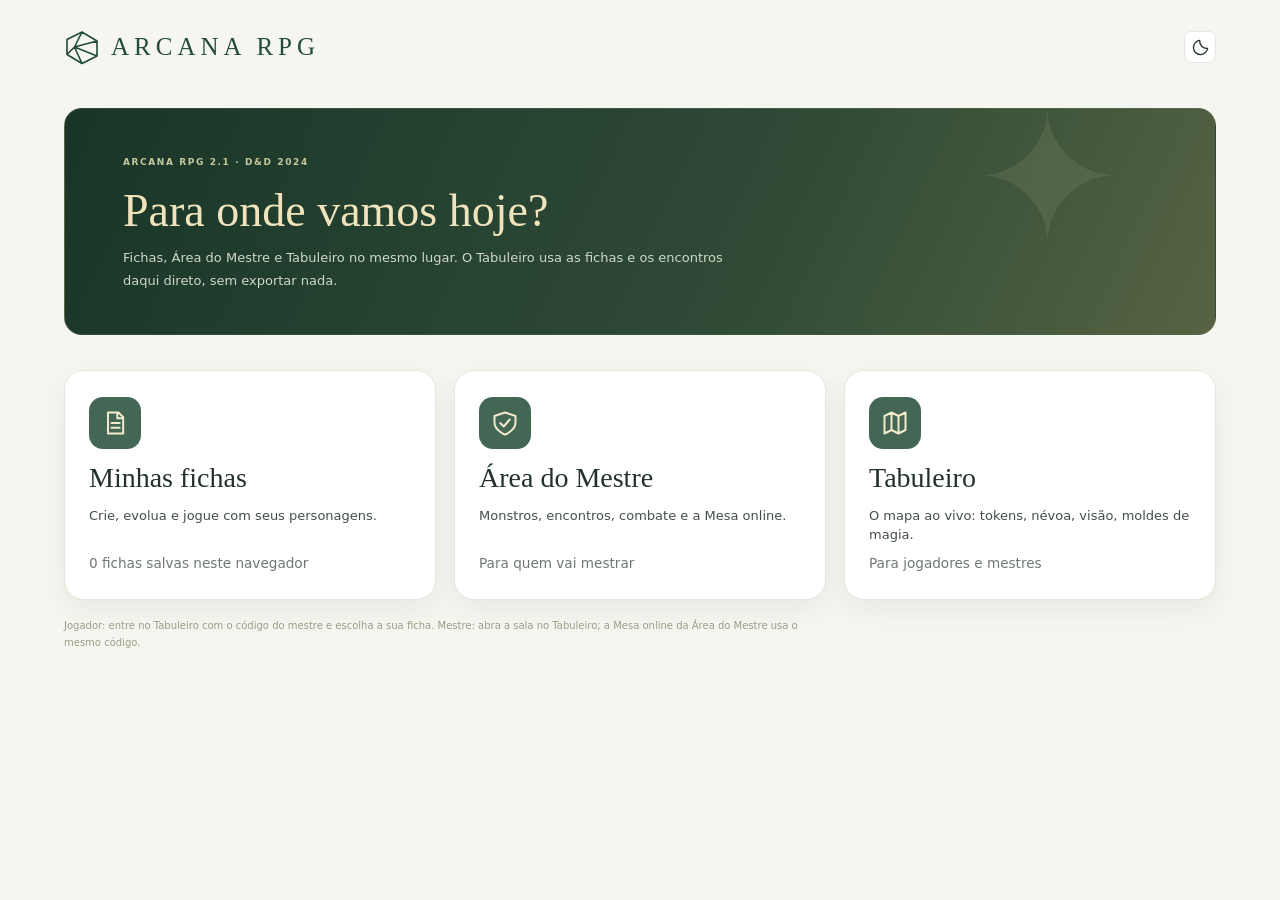
==== commit 1677f725: "ARCANA RPG 2.1" ====
--- a/docs/index.html
+++ b/docs/index.html
@@ -1,5 +1,5 @@
 <!doctype html>
 <html lang="pt-BR">
-<head><meta charset="utf-8"><meta name="viewport" content="width=device-width,initial-scale=1"><meta name="theme-color" content="#152821"><title>Ficha Arcana 1.0 · Sua aventura, em suas mãos</title><meta name="description" content="Ficha de D&D 2024 com personagens, macros e Área do Mestre para organizar monstros e encontros."><link rel="icon" href="assets/favicon.svg" type="image/svg+xml"><link rel="stylesheet" href="styles.css?v=1.3"></head>
-<body><div id="app"><div class="loading"><span>✦</span> Abrindo seu grimório…</div></div><div id="modal-root"></div><div id="toast" role="status" aria-live="polite"></div><input type="file" id="import-file" accept=".json,application/json" hidden><input type="file" id="portrait-file" accept="image/png,image/jpeg,image/webp" hidden><script type="module" src="app.js?v=1.3"></script></body>
+<head><meta charset="utf-8"><meta name="viewport" content="width=device-width,initial-scale=1"><meta name="theme-color" content="#152821"><title>Arcana RPG 2.1 · Fichas, Área do Mestre e Tabuleiro</title><meta name="description" content="Arcana RPG: fichas de D&D 2024, Área do Mestre com monstros e encontros, e um Tabuleiro ao vivo para jogar online."><link rel="icon" href="assets/favicon.svg" type="image/svg+xml"><link rel="stylesheet" href="styles.css?v=2.1"></head>
+<body><div id="app"><div class="loading"><span>✦</span> Abrindo seu grimório…</div></div><div id="modal-root"></div><div id="toast" role="status" aria-live="polite"></div><input type="file" id="import-file" accept=".json,application/json" hidden><input type="file" id="portrait-file" accept="image/png,image/jpeg,image/webp" hidden><script type="module" src="app.js?v=2.1"></script></body>
 </html>
--- a/docs/styles.css
+++ b/docs/styles.css
@@ -992,3 +992,17 @@
 /* 1.3: cartão Visão no escuro (seis cartões) */
 .stats{grid-template-columns:repeat(6,1fr)}
 @media(max-width:620px){.stats{grid-template-columns:repeat(3,1fr)}}
+
+/* ---------- Arcana RPG 2.0: tela inicial com as três partes ---------- */
+.portal-grid{display:grid;grid-template-columns:repeat(auto-fit,minmax(240px,1fr));gap:18px;margin:8px 0 18px}
+.portal-card{display:flex;flex-direction:column;align-items:flex-start;gap:8px;text-align:left;padding:26px 24px;border-radius:20px;border:1px solid var(--line,#d9d2c1);
+  background:var(--paper);color:inherit;text-decoration:none;cursor:pointer;font:inherit;box-shadow:0 10px 30px #0000000f;transition:transform .15s,box-shadow .15s,border-color .15s}
+.portal-card:hover,.portal-card:focus-visible{transform:translateY(-2px);box-shadow:0 16px 36px #0000001f;border-color:var(--gold,#b8913f)}
+.portal-card strong{font-size:1.75rem;font-family:Georgia,"Times New Roman",serif;font-weight:400}
+.portal-card span{opacity:.85;line-height:1.45}
+.portal-card em{font-style:normal;font-size:.85rem;opacity:.65;margin-top:auto}
+.portal-icone{display:grid;place-items:center;width:52px;height:52px;border-radius:14px;background:var(--green);color:#f3e7c4}
+.portal-icone svg{width:28px;height:28px;fill:none;stroke:currentColor;stroke-width:1.7;stroke-linejoin:round;stroke-linecap:round}
+.inicio-dica{max-width:760px}
+/* a ficha aberta dentro do Tabuleiro */
+body.embutido .mesa-fab{display:none}
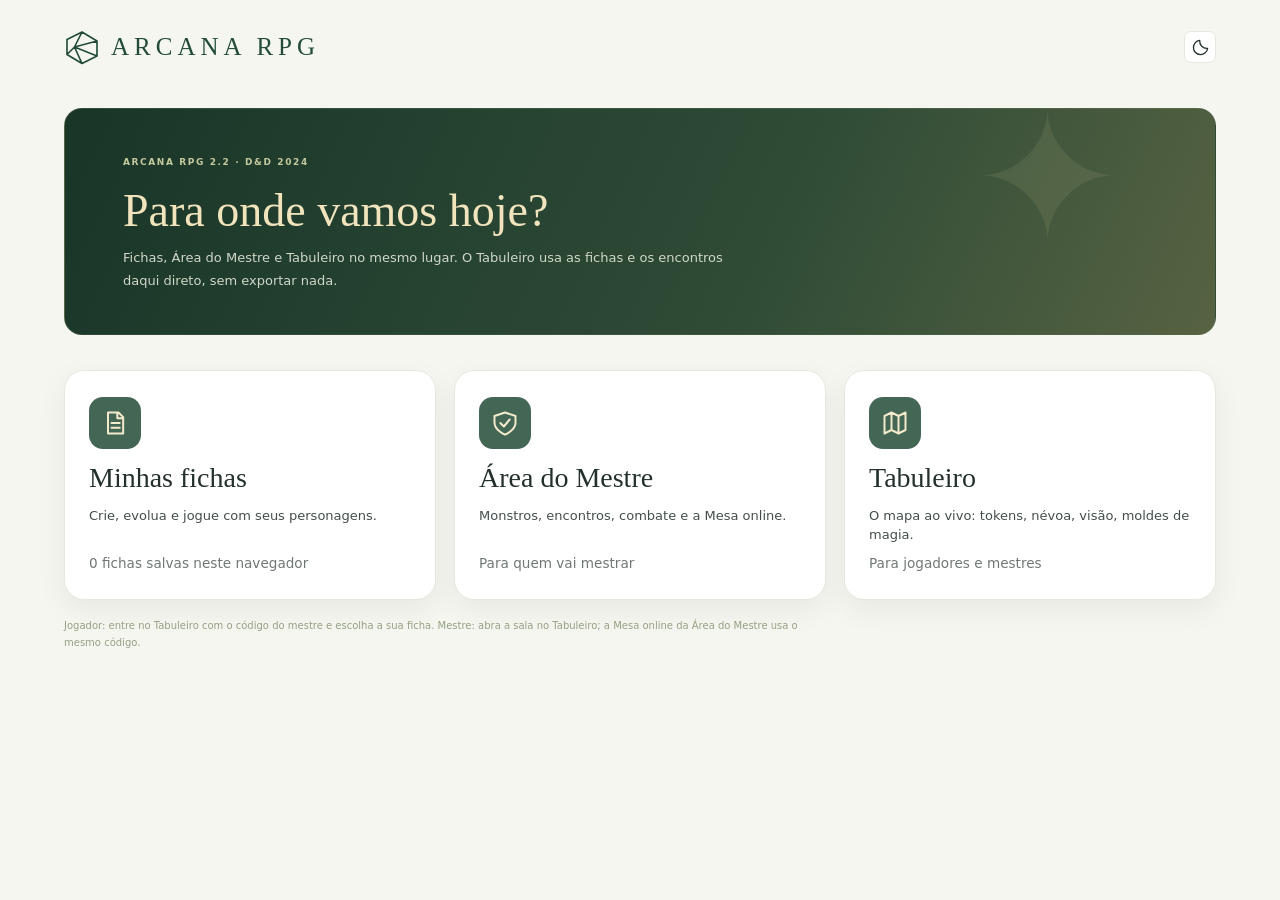
==== commit d45f4aee: "Arcana-Rpg 2.2" ====
--- a/docs/index.html
+++ b/docs/index.html
@@ -1,5 +1,5 @@
 <!doctype html>
 <html lang="pt-BR">
-<head><meta charset="utf-8"><meta name="viewport" content="width=device-width,initial-scale=1"><meta name="theme-color" content="#152821"><title>Arcana RPG 2.1 · Fichas, Área do Mestre e Tabuleiro</title><meta name="description" content="Arcana RPG: fichas de D&D 2024, Área do Mestre com monstros e encontros, e um Tabuleiro ao vivo para jogar online."><link rel="icon" href="assets/favicon.svg" type="image/svg+xml"><link rel="stylesheet" href="styles.css?v=2.1"></head>
-<body><div id="app"><div class="loading"><span>✦</span> Abrindo seu grimório…</div></div><div id="modal-root"></div><div id="toast" role="status" aria-live="polite"></div><input type="file" id="import-file" accept=".json,application/json" hidden><input type="file" id="portrait-file" accept="image/png,image/jpeg,image/webp" hidden><script type="module" src="app.js?v=2.1"></script></body>
+<head><meta charset="utf-8"><meta name="viewport" content="width=device-width,initial-scale=1"><meta name="theme-color" content="#152821"><title>Arcana RPG 2.2 · Fichas, Área do Mestre e Tabuleiro</title><meta name="description" content="Arcana RPG: fichas de D&D 2024, Área do Mestre com monstros e encontros, e um Tabuleiro ao vivo para jogar online."><link rel="icon" href="assets/favicon.svg" type="image/svg+xml"><link rel="stylesheet" href="styles.css?v=2.2"></head>
+<body><div id="app"><div class="loading"><span>✦</span> Abrindo seu grimório…</div></div><div id="modal-root"></div><div id="toast" role="status" aria-live="polite"></div><input type="file" id="import-file" accept=".json,application/json" hidden><input type="file" id="portrait-file" accept="image/png,image/jpeg,image/webp" hidden><script type="module" src="app.js?v=2.2"></script></body>
 </html>
--- a/docs/styles.css
+++ b/docs/styles.css
@@ -1006,3 +1006,15 @@
 .inicio-dica{max-width:760px}
 /* a ficha aberta dentro do Tabuleiro */
 body.embutido .mesa-fab{display:none}
+
+/* ---------- 2.2: editor de monstro ---------- */
+.dm-prof-grid{display:grid;grid-template-columns:repeat(auto-fill,minmax(210px,1fr));gap:6px 12px;margin:6px 0 14px}
+.dm-prof{display:flex;align-items:center;gap:8px;padding:5px 8px;border:1px solid var(--line);border-radius:7px;background:var(--paper)}
+.dm-prof span{flex:1;font-size:12px}.dm-prof small{opacity:.6;font-size:10px}
+.dm-prof input[type=number]{width:62px;padding:5px 6px;text-align:center}
+.dm-prof:has(.dm-prof-check:checked){border-color:var(--green);background:var(--green-soft)}
+.dm-dmg-rows{border:1px dashed var(--line);border-radius:9px;padding:10px;margin:8px 0;display:flex;flex-direction:column;gap:7px}
+.dm-dmg-head{display:flex;flex-wrap:wrap;align-items:baseline;gap:8px}.dm-dmg-head .hint{margin:0}
+.dm-dmg-row{display:flex;flex-wrap:wrap;gap:6px;align-items:center}
+.dm-dmg-row input[type=number]{width:70px;text-align:center}
+.dm-dmg-row select{min-width:120px}
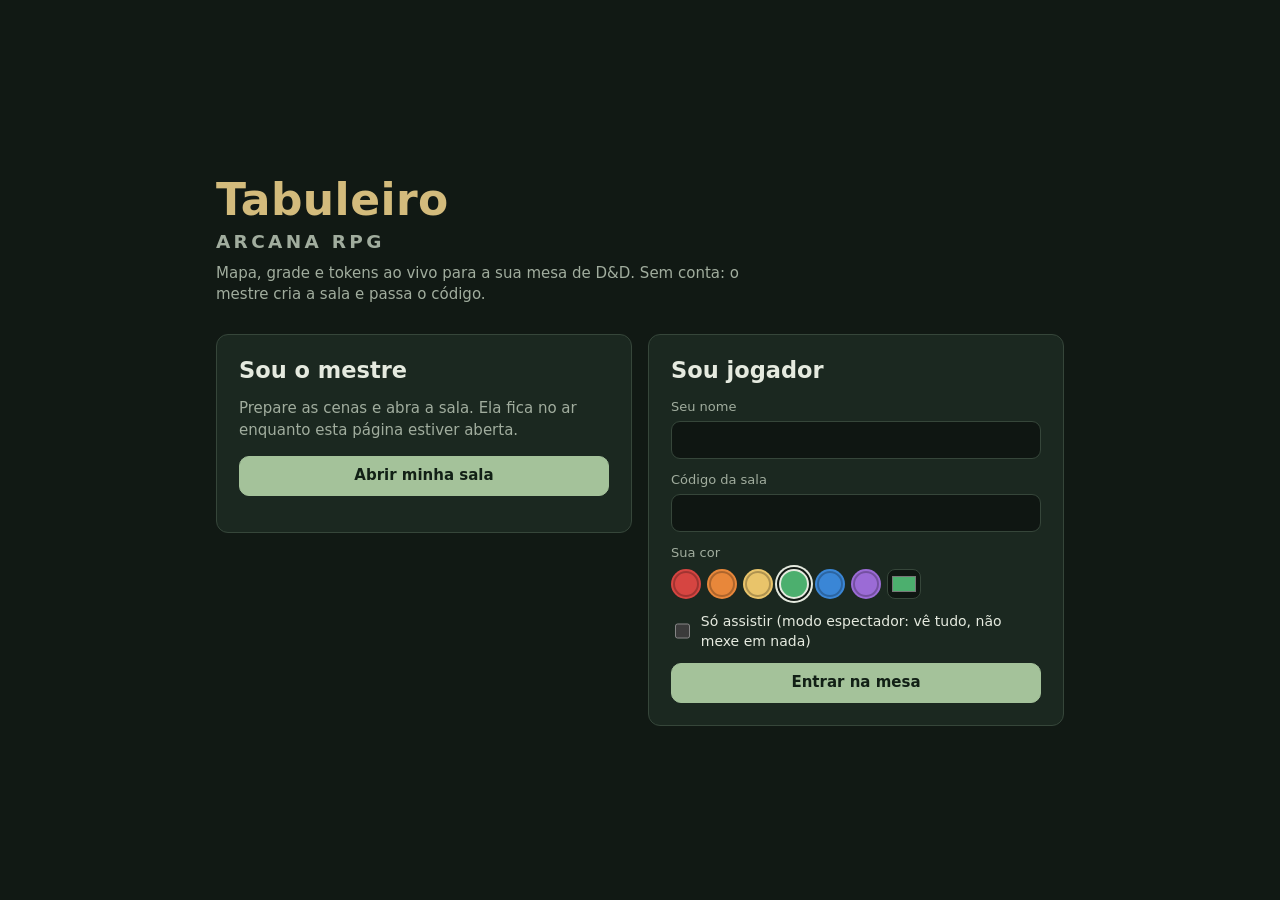
==== commit dfb7788e: "Arcana rpg 2.3" ====
--- a/docs/index.html
+++ b/docs/index.html
@@ -1,5 +1,121 @@
 <!doctype html>
 <html lang="pt-BR">
-<head><meta charset="utf-8"><meta name="viewport" content="width=device-width,initial-scale=1"><meta name="theme-color" content="#152821"><title>Arcana RPG 2.2 · Fichas, Área do Mestre e Tabuleiro</title><meta name="description" content="Arcana RPG: fichas de D&D 2024, Área do Mestre com monstros e encontros, e um Tabuleiro ao vivo para jogar online."><link rel="icon" href="assets/favicon.svg" type="image/svg+xml"><link rel="stylesheet" href="styles.css?v=2.2"></head>
-<body><div id="app"><div class="loading"><span>✦</span> Abrindo seu grimório…</div></div><div id="modal-root"></div><div id="toast" role="status" aria-live="polite"></div><input type="file" id="import-file" accept=".json,application/json" hidden><input type="file" id="portrait-file" accept="image/png,image/jpeg,image/webp" hidden><script type="module" src="app.js?v=2.2"></script></body>
+<head>
+<meta charset="utf-8">
+<meta name="viewport" content="width=device-width, initial-scale=1, viewport-fit=cover">
+<title>Tabuleiro · Arcana RPG</title>
+<meta name="description" content="Tabuleiro virtual para jogar D&D com os amigos: mapa, grade, tokens, régua e ping ao vivo.">
+<meta name="theme-color" content="#111914">
+<link rel="icon" href="favicon.svg" type="image/svg+xml">
+<link rel="stylesheet" href="estilo.css?v=2.3">
+</head>
+<body>
+
+<!-- Tela inicial: escolher entre mestre e jogador -->
+<main id="inicio" class="inicio">
+  <div class="inicio-topo">
+    <a id="link-site" class="link-site" href="../index.html" hidden>← Arcana RPG: fichas e Área do Mestre</a>
+    <h1>Tabuleiro <span class="h1-marca">Arcana RPG</span></h1>
+    <p>Mapa, grade e tokens ao vivo para a sua mesa de D&amp;D. Sem conta: o mestre cria a sala e passa o código.</p>
+  </div>
+  <div class="inicio-cartoes">
+    <section class="cartao">
+      <h2>Sou o mestre</h2>
+      <p>Prepare as cenas e abra a sala. Ela fica no ar enquanto esta página estiver aberta.</p>
+      <button id="btn-mestre" class="btn primario">Abrir minha sala</button>
+      <p id="mestre-info" class="dica"></p>
+    </section>
+    <section class="cartao">
+      <h2>Sou jogador</h2>
+      <form id="form-jogador">
+        <label>Seu nome<input id="j-nome" maxlength="40" required autocomplete="nickname"></label>
+        <label>Código da sala<input id="j-codigo" maxlength="6" required autocomplete="off" autocapitalize="characters" spellcheck="false"></label>
+        <div class="campo-cor"><span class="rotulo">Sua cor</span><div id="j-cores" class="cores"></div></div>
+        <label id="campo-ficha" hidden>Sua ficha do site<select id="j-ficha"></select></label>
+        <label class="marcar"><input id="j-espectador" type="checkbox"> Só assistir (modo espectador: vê tudo, não mexe em nada)</label>
+        <button class="btn primario" type="submit">Entrar na mesa</button>
+      </form>
+    </section>
+  </div>
+</main>
+
+<!-- Tela do tabuleiro (mestre e jogador) -->
+<div id="mesa" class="mesa" hidden>
+  <header class="barra">
+    <strong class="marca">Arcana RPG · Tabuleiro</strong>
+    <span id="versao" class="versao"></span>
+    <button id="chip-codigo" class="chip" type="button" title="Copiar o código"></button>
+    <span id="status" class="status"><i></i><span></span></span>
+    <span class="espaco"></span>
+    <button id="btn-painel" class="btn pequeno so-celular" type="button" aria-expanded="false">Painel</button>
+    <button id="btn-sair" class="btn pequeno" type="button">Sair</button>
+  </header>
+
+  <nav class="ferramentas" aria-label="Ferramentas">
+    <button data-ferramenta="mover" class="ativo" title="Mover e selecionar (V)" aria-label="Mover">
+      <svg viewBox="0 0 24 24"><path d="M12 2l3 3h-2v6h6V9l3 3-3 3v-2h-6v6h2l-3 3-3-3h2v-6H5v2l-3-3 3-3v2h6V5H9z"/></svg></button>
+    <button data-ferramenta="regua" title="Régua (R)" aria-label="Régua">
+      <svg viewBox="0 0 24 24"><path d="M3 17L17 3l4 4L7 21zM7 13l2 2M10 10l2 2M13 7l2 2"/></svg></button>
+    <button data-ferramenta="laser" title="Bolinha com rastro: segure e mexa o mouse para apontar algo a todos (L)" aria-label="Bolinha com rastro">
+      <svg viewBox="0 0 24 24"><circle cx="17" cy="7" r="3.2"/><path d="M3 21c3-1 5-3 7-6s4-5 5.5-6.2" fill="none" stroke-width="2.2" stroke-linecap="round" opacity=".55"/></svg></button>
+    <button data-ferramenta="ping" title="Ping: mostrar um ponto a todos (P ou Shift+clique)" aria-label="Ping">
+      <svg viewBox="0 0 24 24"><circle cx="12" cy="12" r="3"/><circle cx="12" cy="12" r="8" fill="none"/></svg></button>
+    <button data-ferramenta="grade" class="so-mestre" title="Medir um quadrado do mapa para ajustar a grade (G)" aria-label="Ajustar grade">
+      <svg viewBox="0 0 24 24"><path d="M3 3h18v18H3zM9 3v18M15 3v18M3 9h18M3 15h18" fill="none"/></svg></button>
+    <button data-ferramenta="nevoa" class="so-mestre" title="Névoa de guerra: revelar ou esconder partes do mapa (N)" aria-label="Névoa de guerra">
+      <svg viewBox="0 0 24 24"><path d="M4 9h11a3 3 0 1 0-3-3M3 13h16a3 3 0 1 1-3 3M5 17h7" fill="none" stroke-linecap="round"/></svg></button>
+    <button data-ferramenta="paredes" class="so-mestre" title="Paredes, portas e luzes: visão dinâmica (W)" aria-label="Paredes, portas e luzes">
+      <svg viewBox="0 0 24 24"><path d="M3 5h18v14H3zM3 12h18M9 5v7M15 12v7" fill="none"/></svg></button>
+    <button data-ferramenta="inicio" class="so-mestre" title="Início dos jogadores: onde os personagens aparecem (I)" aria-label="Início dos jogadores">
+      <svg viewBox="0 0 24 24"><path d="M6 21V3" fill="none" stroke-linecap="round"/><path d="M6 4h11l-3 4 3 4H6z"/></svg></button>
+    <button data-ferramenta="terreno" class="so-mestre" title="Terreno difícil: pinte quadrados que custam o dobro para andar (T)" aria-label="Terreno difícil">
+      <svg viewBox="0 0 24 24"><path d="M3 3h18v18H3z" fill="none"/><path d="M3 13L13 3M3 21L21 3M11 21l10-10" fill="none"/></svg></button>
+    <button data-ferramenta="desenho" title="Desenho livre no mapa (D)" aria-label="Desenho livre">
+      <svg viewBox="0 0 24 24"><path d="M4 20l1-4L16 5l3 3L8 19zM14 7l3 3" fill="none" stroke-linejoin="round"/></svg></button>
+    <button data-ferramenta="molde" title="Molde de magia: esfera, cone, linha, cubo (M)" aria-label="Molde de magia">
+      <svg viewBox="0 0 24 24"><path d="M3 12L20 4v16z" fill="none" stroke-linejoin="round"/><circle cx="3" cy="12" r="1.6"/></svg></button>
+    <button id="btn-3d" title="Dados 3D" aria-label="Ligar ou desligar os dados 3D" aria-pressed="true">
+      <svg viewBox="0 0 24 24"><path d="M12 2.5l8.2 4.75v9.5L12 21.5l-8.2-4.75v-9.5z" fill="none"/><path d="M12 2.5v6.2M3.8 7.25l8.2 1.45 8.2-1.45M12 8.7l-5 8.6h10z" fill="none"/></svg></button>
+    <button id="btn-dados" class="so-celular" title="Rolagens" aria-label="Abrir rolagens">
+      <svg viewBox="0 0 24 24"><path d="M12 2l9 5v10l-9 5-9-5V7z" fill="none"/><circle cx="12" cy="12" r="1.6"/><circle cx="8" cy="9" r="1.3"/><circle cx="16" cy="15" r="1.3"/></svg></button>
+    <button id="btn-enquadrar" title="Ver o mapa inteiro (F)" aria-label="Ver o mapa inteiro">
+      <svg viewBox="0 0 24 24"><path d="M3 9V3h6M15 3h6v6M21 15v6h-6M9 21H3v-6" fill="none"/></svg></button>
+  </nav>
+
+  <div class="palco">
+    <canvas id="tela" aria-label="Tabuleiro"></canvas>
+    <div id="aviso-mapa" class="aviso-mapa" hidden></div>
+    <div id="aviso-iniciativa" class="aviso-iniciativa" hidden role="alert"></div>
+    <div id="opcoes-nevoa" class="opcoes-nevoa" hidden></div>
+    <div id="opcoes-paredes" class="opcoes-nevoa" hidden></div>
+    <div id="opcoes-desenho" class="opcoes-nevoa" hidden></div>
+    <div id="opcoes-inicio" class="opcoes-nevoa" hidden></div>
+    <div id="opcoes-molde" class="opcoes-nevoa" hidden></div>
+    <div id="dica-ferramenta" class="dica-ferramenta" hidden></div>
+    <div id="dados3d" class="dados3d-canto" aria-live="polite"></div>
+    <section id="rolagens" class="rolagens" aria-label="Rolagens"></section>
+  </div>
+
+  <aside id="painel" class="painel" aria-label="Painel"></aside>
+</div>
+
+<div id="vitrine" class="vitrine" hidden role="dialog" aria-modal="true" aria-labelledby="vitrine-nome">
+  <figure><img id="vitrine-img" alt=""><figcaption id="vitrine-nome"></figcaption></figure>
+  <button id="vitrine-fechar" class="btn primario" type="button">Fechar</button>
+</div>
+
+<div id="dado" class="dado" hidden></div>
+
+<div id="modal" class="modal" hidden role="dialog" aria-modal="true" aria-labelledby="modal-titulo">
+  <div class="modal-caixa">
+    <header><h2 id="modal-titulo"></h2><button id="modal-fechar" class="btn pequeno" type="button">Fechar</button></header>
+    <div id="modal-corpo" class="modal-corpo"></div>
+  </div>
+</div>
+
+<div id="avisos" class="avisos" role="status" aria-live="polite"></div>
+
+<script src="vendor/peerjs-1.5.4.min.js?v=2.3"></script>
+<script type="module" src="js/app.js?v=2.3"></script>
+</body>
 </html>
--- a/docs/estilo.css
+++ b/docs/estilo.css
@@ -0,0 +1,496 @@
+/* estilo.css — cores no mesmo tom do modo noturno da Ficha Arcana */
+:root{
+  --bg:#111914; --papel:#1b2820; --papel2:#22322a; --tinta:#e5eadf; --apagado:#a1ad9e;
+  --linha:#36463a; --verde:#a4c29a; --verde-fundo:#293a2e; --ouro:#d3bb7c; --vermelho:#e18b82;
+  --raio:12px; --barra:52px; --lateral:340px;
+  color-scheme:dark;
+}
+*{box-sizing:border-box}
+html,body{margin:0;height:100%;background:var(--bg);color:var(--tinta);
+  font:15px/1.45 system-ui,-apple-system,"Segoe UI",Roboto,sans-serif}
+[hidden]{display:none!important}
+h1,h2,h3{margin:0;line-height:1.2}
+button,input,select{font:inherit;color:inherit}
+:focus-visible{outline:2px solid var(--ouro);outline-offset:2px}
+
+/* botões e campos */
+.btn{display:inline-flex;align-items:center;justify-content:center;gap:6px;min-height:40px;padding:0 14px;
+  border-radius:10px;border:1px solid var(--linha);background:var(--papel2);cursor:pointer;
+  transition:background .15s,transform .1s,border-color .15s}
+.btn:hover{background:#2b3e33;border-color:#4a5f4f}
+.btn:active{transform:translateY(1px)}
+.btn:disabled{opacity:.45;cursor:not-allowed}
+.btn.primario{background:var(--verde);color:#122016;border-color:var(--verde);font-weight:650}
+.btn.primario:hover{background:#b6d3ac}
+.btn.perigo{color:var(--vermelho)}
+.btn.pequeno{min-height:34px;padding:0 10px;font-size:14px}
+.btn.cheio{width:100%}
+label{display:grid;gap:4px;font-size:13px;color:var(--apagado)}
+label.linha{display:flex;align-items:center;gap:10px}
+label.marcar{display:flex;align-items:center;gap:8px;color:var(--tinta);font-size:14px}
+input,select{min-height:38px;padding:6px 10px;border-radius:9px;border:1px solid var(--linha);background:#0f1612;color:var(--tinta)}
+input[type=color]{padding:2px;width:46px;min-height:34px;cursor:pointer}
+input[type=checkbox]{min-height:auto;width:18px;height:18px;accent-color:var(--verde)}
+input[type=range]{padding:0;accent-color:var(--verde)}
+.dica{color:var(--apagado);font-size:13px;margin:6px 0 0}
+
+/* tela inicial */
+.inicio{min-height:100%;display:grid;align-content:center;gap:28px;padding:32px 16px;max-width:880px;margin:0 auto}
+.inicio-topo h1{font-size:clamp(30px,5vw,44px);color:var(--ouro);letter-spacing:.01em}
+.inicio-topo p{color:var(--apagado);max-width:560px;margin:10px 0 0}
+.inicio-cartoes{display:grid;grid-template-columns:repeat(auto-fit,minmax(280px,1fr));gap:16px;align-items:start}
+.cartao{background:var(--papel);border:1px solid var(--linha);border-radius:var(--raio);padding:22px;display:grid;gap:14px;align-content:start}
+.cartao p{margin:0;color:var(--apagado)}
+.cartao form{display:grid;gap:12px}
+
+/* mesa */
+.mesa{position:fixed;inset:0;display:grid;grid-template:var(--barra) 1fr / 56px 1fr var(--lateral);
+  grid-template-areas:"barra barra barra" "ferr palco painel"}
+.mesa.jogador{grid-template-columns:56px 1fr 260px}
+.barra{grid-area:barra;display:flex;align-items:center;gap:10px;padding:0 12px;background:var(--papel);border-bottom:1px solid var(--linha);min-width:0}
+.marca{color:var(--ouro);font-size:16px;white-space:nowrap}
+.espaco{flex:1}
+.chip{border:1px dashed var(--ouro);background:transparent;color:var(--ouro);border-radius:8px;padding:4px 10px;
+  font-weight:700;letter-spacing:.12em;cursor:pointer;min-height:32px}
+.chip:hover{background:#2b2a1d}
+.status{display:flex;align-items:center;gap:6px;font-size:13px;color:var(--apagado);min-width:0;overflow:hidden;white-space:nowrap;text-overflow:ellipsis}
+.status i{width:9px;height:9px;border-radius:50%;background:#777;flex:none}
+.status.on i{background:#6fbf73}.status.espera i{background:var(--ouro)}.status.off i{background:var(--vermelho)}
+.ferramentas{grid-area:ferr;display:flex;flex-direction:column;gap:6px;padding:8px;background:var(--papel);border-right:1px solid var(--linha)}
+.ferramentas button{width:40px;height:40px;border-radius:10px;border:1px solid transparent;background:transparent;cursor:pointer;display:grid;place-items:center}
+.ferramentas button:hover{background:var(--papel2)}
+.ferramentas button.ativo{background:var(--verde-fundo);border-color:var(--verde)}
+.ferramentas svg{width:22px;height:22px;fill:var(--tinta);stroke:var(--tinta);stroke-width:1.4;stroke-linejoin:round}
+.ferramentas button.ativo svg{fill:var(--verde);stroke:var(--verde)}
+.palco{grid-area:palco;position:relative;overflow:hidden;min-width:0}
+#tela{position:absolute;inset:0;width:100%;height:100%;touch-action:none;cursor:grab;display:block}
+.aviso-mapa{position:absolute;left:50%;top:18px;transform:translateX(-50%);background:rgba(17,25,20,.94);border:1px solid var(--linha);
+  border-radius:10px;padding:10px 14px;min-width:240px;max-width:calc(100% - 32px);text-align:center;font-size:14px}
+.barra-progresso{height:6px;border-radius:3px;background:#0b100d;margin-top:8px;overflow:hidden}
+.barra-progresso b{display:block;height:100%;background:var(--verde);width:0;transition:width .2s}
+.dica-ferramenta{position:absolute;left:12px;bottom:12px;background:rgba(17,25,20,.92);border:1px solid var(--linha);border-radius:9px;padding:8px 12px;font-size:13px;max-width:calc(100% - 24px)}
+
+/* painel lateral */
+.painel{grid-area:painel;background:var(--papel);border-left:1px solid var(--linha);display:flex;flex-direction:column;min-height:0;min-width:0}
+.abas{display:flex;flex-wrap:wrap;gap:4px;padding:8px;border-bottom:1px solid var(--linha)}
+.abas button{flex:1 1 auto;min-height:34px;padding:0 8px;border-radius:8px;border:1px solid transparent;background:transparent;cursor:pointer;color:var(--apagado);font-size:13px}
+.abas button:hover{color:var(--tinta);background:var(--papel2)}
+.abas button[aria-selected=true]{color:var(--tinta);background:var(--verde-fundo);border-color:var(--linha)}
+.conteudo{flex:1;overflow:auto;padding:14px;display:grid;gap:16px;align-content:start}
+.bloco{display:grid;gap:10px}
+.bloco h3{font-size:13px;text-transform:uppercase;letter-spacing:.08em;color:var(--ouro)}
+.duas{display:grid;grid-template-columns:1fr 1fr;gap:8px}
+.tres{display:grid;grid-template-columns:repeat(3,1fr);gap:8px}
+.acoes{display:flex;flex-wrap:wrap;gap:8px}
+.lista{display:grid;gap:6px}
+.item{display:flex;align-items:center;gap:8px;padding:8px 10px;border-radius:9px;border:1px solid var(--linha);background:#16211b;cursor:pointer;min-height:44px;text-align:left;width:100%}
+.item:hover{border-color:#4a5f4f;background:#1c2a22}
+.item.sel{border-color:var(--ouro);background:#262719}
+.item .nome{flex:1;min-width:0;overflow:hidden;text-overflow:ellipsis;white-space:nowrap}
+.item .bola{width:12px;height:12px;border-radius:50%;flex:none}
+.etiqueta{font-size:11px;padding:2px 7px;border-radius:20px;background:var(--verde-fundo);color:var(--verde);white-space:nowrap}
+.etiqueta.ouro{background:#33301f;color:var(--ouro)}
+.etiqueta.cinza{background:#2a2f2c;color:var(--apagado)}
+.olho{border:0;background:transparent;cursor:pointer;width:32px;height:32px;border-radius:8px;display:grid;place-items:center;color:var(--apagado)}
+.olho:hover{background:var(--papel2);color:var(--tinta)}
+.vazio{color:var(--apagado);font-size:14px;margin:0}
+.retrato-previa{width:56px;height:56px;border-radius:50%;object-fit:cover;border:2px solid var(--linha)}
+
+/* avisos rápidos */
+.avisos{position:fixed;left:50%;bottom:20px;transform:translateX(-50%);display:grid;gap:8px;z-index:50;pointer-events:none;width:min(420px,calc(100% - 32px))}
+.aviso{background:#22322a;border:1px solid var(--linha);border-radius:10px;padding:10px 14px;box-shadow:0 8px 30px #0006;font-size:14px;animation:surge .2s ease-out}
+.aviso.erro{border-color:var(--vermelho);color:#ffd9d4}
+@keyframes surge{from{opacity:0;transform:translateY(6px)}to{opacity:1;transform:none}}
+
+.so-celular{display:none}
+.mesa.jogador .so-mestre{display:none}
+
+/* celular / tela estreita */
+@media (max-width:900px){
+  .mesa,.mesa.jogador{grid-template:var(--barra) 1fr 60px / 1fr;grid-template-areas:"barra" "palco" "ferr"}
+  .ferramentas{flex-direction:row;justify-content:center;border-right:0;border-top:1px solid var(--linha);padding:8px;position:relative;z-index:30}
+  .ferramentas button{width:44px;height:44px}
+  .painel{position:fixed;left:0;right:0;bottom:60px;top:var(--barra);z-index:20;border-left:0;
+    transform:translateY(calc(100% + 80px));visibility:hidden;transition:transform .2s,visibility .2s}
+  .painel.aberto{transform:none;visibility:visible}
+  .so-celular{display:inline-flex}
+  .marca{display:none}
+}
+@media (prefers-reduced-motion:reduce){*{transition:none!important;animation:none!important}}
+
+/* ---- 0.2: painel compacto (sem precisar rolar) ---- */
+:root{--lateral:360px}
+.abas{gap:2px;padding:6px}
+.abas button{padding:0 6px;font-size:12.5px;min-height:32px}
+.conteudo{display:flex;flex-direction:column;gap:14px;padding:12px}
+.bloco{gap:8px}
+.bloco.cresce{flex:1 1 0;min-height:150px;display:flex;flex-direction:column}
+.bloco.cresce > .lista{flex:1 1 0;min-height:0;overflow:auto;align-content:start;padding-right:2px}
+.titulo{display:flex;align-items:center;justify-content:space-between;gap:8px;min-height:30px}
+.titulo h3{min-width:0;overflow-wrap:anywhere}
+.linha-campos{display:flex;gap:8px;align-items:flex-end}
+.linha-campos.meio{align-items:center}
+.linha-campos > *{min-width:0}
+.linha-campos .cresce{flex:1 1 0}
+.linha-campos .curto{flex:0 0 74px}
+.linha-campos input:not([type=checkbox]):not([type=color]),.linha-campos select{width:100%}
+.painel label{font-size:12px;gap:3px}
+.painel input,.painel select{min-height:34px;padding:4px 8px}
+.painel .btn.pequeno{min-height:32px}
+.painel .item{min-height:40px;padding:6px 10px}
+.retrato-previa{width:34px;height:34px;flex:none}
+.dica.destaque{color:var(--verde);margin:0}
+.conteudo > .dica,.bloco > .dica{margin:0}
+.espaco{flex:1}
+
+/* ---- janela "mostrar a todos" ---- */
+.vitrine{position:fixed;inset:0;z-index:60;background:rgba(5,8,6,.88);display:grid;place-items:center;gap:14px;
+  padding:24px 16px;grid-template-rows:1fr auto;backdrop-filter:blur(3px)}
+.vitrine figure{margin:0;display:grid;gap:10px;justify-items:center;min-height:0;max-height:100%}
+.vitrine img{max-width:min(92vw,1400px);max-height:calc(100vh - 140px);object-fit:contain;border-radius:10px;
+  box-shadow:0 20px 60px #000a;animation:surge .25s ease-out}
+.vitrine figcaption{color:var(--ouro);font-weight:650;font-size:17px}
+
+/* ---- 0.3: cores prontas ---- */
+.campo-cor{display:grid;gap:6px}
+.rotulo{font-size:13px;color:var(--apagado)}
+.painel .rotulo{font-size:12px}
+.cores{display:flex;flex-wrap:wrap;align-items:center;gap:6px}
+.amostra{width:30px;height:30px;border-radius:50%;border:2px solid transparent;cursor:pointer;padding:0;
+  box-shadow:inset 0 0 0 2px rgba(0,0,0,.25);transition:transform .1s}
+.amostra:hover{transform:scale(1.08)}
+.amostra[aria-checked=true]{border-color:var(--tinta);box-shadow:0 0 0 2px var(--bg),0 0 0 4px var(--tinta)}
+.cores input[type=color]{width:34px;height:30px;min-height:30px;border-radius:8px}
+.cores input[type=color].marcada{outline:2px solid var(--tinta);outline-offset:2px}
+.painel .amostra{width:26px;height:26px}
+
+/* ---- 0.4: rolagens, ações, combate ---- */
+:root{--lateral:380px}
+.mesa.jogador{grid-template-columns:56px 1fr 330px}
+.rolagens{position:absolute;left:12px;bottom:12px;width:min(360px,calc(100% - 24px));z-index:5;background:rgba(17,25,20,.95);
+  border:1px solid var(--linha);border-radius:12px;box-shadow:0 10px 30px #0007;display:flex;flex-direction:column;max-height:46%}
+.rolagens-topo{display:flex;align-items:center;justify-content:space-between;gap:8px;padding:8px 12px;background:transparent;border:0;cursor:pointer;color:var(--ouro);min-height:40px}
+.rolagens-topo .seta{transition:transform .15s}
+.rolagens.fechada .seta{transform:rotate(180deg)}
+.rolagens.fechada .rolagens-corpo{display:none}
+.rolagens.novidade .rolagens-topo strong::after{content:' •';color:var(--verde)}
+.rolagens-corpo{display:flex;flex-direction:column;min-height:0;border-top:1px solid var(--linha)}
+.rolagens-lista{overflow:auto;padding:8px;display:grid;gap:8px;align-content:start;min-height:60px}
+.rolagens-campo{display:flex;gap:6px;align-items:center;padding:8px;border-top:1px solid var(--linha)}
+.rolagens-campo input:not([type=checkbox]){flex:1;min-width:0;min-height:34px}
+.marcar.pequena{font-size:12px;gap:4px;color:var(--apagado)}
+.rolagem{background:#1b2820;border:1px solid var(--linha);border-radius:9px;padding:8px 10px;display:grid;gap:4px;font-size:13px}
+.rolagem.secreta{border-style:dashed;opacity:.85}
+.rolagem header{display:flex;flex-wrap:wrap;align-items:center;gap:6px}
+.rolagem header .alvo{color:var(--apagado)}
+.linha-rolagem{display:grid;grid-template-columns:auto auto 1fr;gap:8px;align-items:baseline}
+.linha-rolagem .rot{color:var(--apagado)}
+.linha-rolagem b{font-size:18px;color:var(--tinta)}
+.linha-rolagem small{color:var(--apagado);overflow-wrap:anywhere}
+.resultado{font-weight:700;padding:3px 8px;border-radius:6px;justify-self:start}
+.resultado.acerto{background:#23402b;color:#9fe0a8}
+.resultado.critico{background:#4a3a14;color:#ffd77a}
+.resultado.erro{background:#3d2220;color:#f2a39b}
+.acoes-mestre{display:flex;gap:6px;align-items:center;flex-wrap:wrap}
+.tabela-acoes{display:grid;gap:8px}
+.segmentos{display:flex;border:1px solid var(--linha);border-radius:9px;overflow:hidden}
+.segmentos button{flex:1;min-height:32px;border:0;background:transparent;cursor:pointer;color:var(--apagado);font-size:12.5px}
+.segmentos button[aria-checked=true]{background:var(--verde-fundo);color:var(--tinta)}
+.grupo-acoes{display:grid;gap:6px}
+.grupo-acoes h4{margin:4px 0 0;font-size:12px;color:var(--apagado);text-transform:uppercase;letter-spacing:.06em}
+.acao{display:grid;grid-template-columns:1fr auto auto;gap:8px;align-items:center;padding:6px 8px;border:1px solid var(--linha);border-radius:9px;background:#16211b}
+.acao-nome{display:grid;min-width:0}
+.acao-nome strong{font-size:14px;overflow-wrap:anywhere}
+.acao-nome small{color:var(--apagado);font-size:12px;overflow-wrap:anywhere}
+.acao-bonus{font-weight:700;color:var(--ouro);font-size:15px;white-space:nowrap}
+.testes{display:grid;grid-template-columns:repeat(4,1fr);gap:6px}
+.testes .btn{padding:0 4px;font-size:13px}
+.testes small{color:var(--apagado)}
+.item.vez{border-color:#7fd08a;background:#1d3324}
+.item input.ini{width:52px;min-height:30px;padding:2px 6px;text-align:center;flex:none}
+.item .link{background:none;border:0;color:var(--tinta);text-align:left;cursor:pointer;padding:0}
+.etiqueta.perigo{background:#4a2321;color:#ffb3aa}
+.ordem{margin:0;padding:0;list-style:none;display:grid;gap:4px}
+.ordem li{display:flex;justify-content:space-between;padding:5px 10px;border-radius:8px;background:#16211b;border:1px solid var(--linha)}
+.ordem li.vez{border-color:#7fd08a;background:#1d3324}
+.sua-vez{margin:0;padding:8px 10px;border-radius:9px;background:#23402b;color:#9fe0a8;font-weight:700;text-align:center}
+.ficha-resumo{display:grid;gap:8px}
+.numeros{display:grid;grid-template-columns:repeat(4,1fr);gap:6px}
+.numeros div{display:grid;gap:2px;padding:6px;border-radius:8px;background:#16211b;border:1px solid var(--linha);text-align:center}
+.numeros small{font-size:11px;color:var(--apagado);line-height:1.2}
+.numeros b{font-size:15px}
+details.bloco summary{cursor:pointer;color:var(--ouro);font-size:13px;text-transform:uppercase;letter-spacing:.08em;font-weight:700;min-height:30px;display:flex;align-items:center}
+.modal{position:fixed;inset:0;z-index:55;background:rgba(5,8,6,.75);display:grid;place-items:center;padding:16px}
+.modal-caixa{width:min(620px,100%);max-height:calc(100vh - 32px);display:flex;flex-direction:column;background:var(--papel);border:1px solid var(--linha);border-radius:14px;box-shadow:0 20px 60px #000a}
+.modal-caixa header{display:flex;align-items:center;justify-content:space-between;gap:10px;padding:12px 16px;border-bottom:1px solid var(--linha)}
+.modal-caixa h2{font-size:18px;color:var(--ouro)}
+.modal-corpo{padding:14px 16px;display:grid;gap:10px;overflow:auto;min-height:0}
+.resultados{max-height:52vh;overflow:auto}
+.resultados .item .nome{display:grid}
+.resultados .item small{color:var(--apagado);font-size:12px}
+.ferramentas .so-celular{display:none}
+@media (max-width:900px){
+  .mesa,.mesa.jogador{grid-template-columns:1fr}
+  .ferramentas .so-celular{display:grid}
+  .rolagens{display:none;left:8px;right:8px;width:auto;bottom:8px;max-height:60%}
+  .rolagens.mostrar-celular{display:flex}
+}
+
+/* ---- 0.5: abas da ficha, janela do dado, ataques grandes ---- */
+.mesa.jogador{grid-template-columns:56px 1fr 360px}
+.abas-ficha button{font-size:13px;min-height:36px}
+.faixa-combate{display:grid;gap:6px;padding:10px;border-radius:10px;background:#16211b;border:1px solid var(--linha)}
+.faixa-combate.minha-vez{border-color:#7fd08a;background:#1d3324}
+.faixa-combate > strong{color:var(--ouro)}
+.faixa-combate.minha-vez > strong{color:#9fe0a8}
+.faixa-combate .ordem li{padding:3px 8px;font-size:13px}
+.cabeca-ficha{display:flex;align-items:center;gap:12px}
+.cabeca-ficha > div{display:grid;min-width:0}
+.cabeca-ficha strong{font-size:18px}
+.cabeca-ficha small{color:var(--apagado)}
+.retrato-grande{width:64px;height:64px;border-radius:50%;object-fit:cover;border:2px solid var(--ouro);flex:none}
+.bola.grande{width:56px;height:56px}
+.cartao-vida{padding:12px;border-radius:12px;background:#16211b;border:1px solid var(--linha)}
+.vida-numero b{font-size:34px;line-height:1}
+.vida-numero span{color:var(--apagado);font-size:18px}
+.vida-barra{height:10px;border-radius:5px;background:#0b100d;overflow:hidden}
+.vida-barra span{display:block;height:100%;background:#6fbf73;transition:width .3s}
+.vida-barra span.meio{background:#d9b25c}.vida-barra span.baixo{background:#e0645a}
+.etiqueta.azul{background:#1f3347;color:#9cc8f0}
+.numeros{grid-template-columns:repeat(auto-fit,minmax(74px,1fr))}
+.recursos{display:grid;gap:8px}
+.recurso{display:grid;gap:5px;padding:10px;border-radius:10px;background:#16211b;border:1px solid var(--linha)}
+.recurso-topo{display:flex;justify-content:space-between;gap:8px;align-items:baseline}
+.recurso-topo b{color:var(--ouro);font-size:16px;white-space:nowrap}
+.recurso small{color:var(--apagado);font-size:12px}
+.bolinhas{display:flex;flex-wrap:wrap;gap:4px}
+.bolinhas i{width:12px;height:12px;border-radius:50%;border:2px solid var(--ouro);display:block}
+.bolinhas i.cheia{background:var(--ouro)}
+.atributos{display:grid;grid-template-columns:repeat(3,1fr);gap:8px}
+.atributo{display:grid;justify-items:center;gap:2px;padding:10px 4px;border-radius:12px;border:1px solid var(--linha);background:#16211b;cursor:pointer;transition:border-color .15s,transform .1s}
+.atributo:hover{border-color:var(--ouro)}.atributo:active{transform:translateY(1px)}
+.atributo .sigla{font-size:12px;color:var(--apagado);letter-spacing:.08em}
+.atributo b{font-size:24px;line-height:1.1}
+.atributo small{color:var(--apagado);border:1px solid var(--linha);border-radius:10px;padding:0 8px}
+.lista-testes{display:grid;gap:4px}
+.lista-testes.duas{grid-template-columns:1fr 1fr}
+.teste{display:flex;align-items:center;gap:8px;padding:6px 10px;min-height:38px;border-radius:8px;border:1px solid transparent;background:#16211b;cursor:pointer;text-align:left}
+.teste:hover{border-color:#4a5f4f}
+.teste .nome{flex:1;min-width:0;overflow:hidden;text-overflow:ellipsis;white-space:nowrap}
+.teste small{color:var(--apagado);font-size:11px}
+.teste b{color:var(--ouro);min-width:28px;text-align:right}
+.ponto{width:10px;height:10px;border-radius:50%;border:2px solid var(--apagado);flex:none;display:inline-block}
+.ponto.cheio{background:var(--verde);border-color:var(--verde)}
+.ponto.especialista{background:var(--ouro);border-color:var(--ouro);box-shadow:0 0 0 2px #33301f}
+.legenda{display:flex;gap:14px;font-size:12px;color:var(--apagado)}
+.legenda > span{display:flex;align-items:center;gap:4px}
+.cartoes-ataque{display:grid;gap:8px}
+.cartao-ataque{display:grid;grid-template-columns:44px 1fr auto;align-items:center;gap:10px;padding:10px 12px;border-radius:12px;
+  border:1px solid #4a5f4f;background:linear-gradient(180deg,#22322a,#1a271f);cursor:pointer;text-align:left;transition:transform .1s,border-color .15s,box-shadow .15s}
+.cartao-ataque:hover{border-color:var(--ouro);box-shadow:0 4px 14px #0005;transform:translateY(-1px)}
+.cartao-ataque:active{transform:translateY(1px)}
+.cartao-ataque .icone{width:44px;height:44px;border-radius:50%;display:grid;place-items:center;background:#2c2a1b;color:var(--ouro);font-size:22px;border:1px solid #5a5233}
+.cartao-ataque .meio{display:grid;min-width:0}
+.cartao-ataque strong{font-size:15px;overflow-wrap:anywhere}
+.cartao-ataque small{color:var(--apagado);font-size:12px;overflow-wrap:anywhere}
+.cartao-ataque .bonus{font-size:22px;font-weight:800;color:var(--ouro)}
+.habilidades{display:grid;gap:12px}
+.habilidade{border:1px solid var(--linha);border-radius:10px;background:#16211b}
+.habilidade summary{display:flex;justify-content:space-between;align-items:center;gap:8px;padding:9px 12px;cursor:pointer;font-weight:600;min-height:40px}
+.habilidade p{margin:0;padding:0 12px 12px;white-space:pre-line;color:#d3dccf;font-size:14px;line-height:1.5}
+/* janela do dado */
+.dado{position:fixed;inset:0;z-index:58;background:rgba(5,8,6,.7);display:grid;place-items:center;padding:16px}
+.dado-caixa{width:min(440px,100%);background:var(--papel);border:1px solid var(--linha);border-radius:16px;box-shadow:0 20px 60px #000b;display:grid;animation:surge .18s ease-out}
+.dado-caixa header{display:flex;justify-content:space-between;gap:10px;align-items:flex-start;padding:16px 18px 8px}
+.dado-caixa h2{font-size:20px;color:var(--ouro)}
+.dado-caixa header p{margin:4px 0 0;color:var(--apagado);font-size:13px}
+.dado-corpo{display:grid;gap:12px;padding:8px 18px 14px;justify-items:center;text-align:center}
+.modos{display:flex;width:100%;border:1px solid var(--linha);border-radius:10px;overflow:hidden}
+.modos button{flex:1;min-height:38px;border:0;background:transparent;color:var(--apagado);cursor:pointer}
+.modos button[aria-checked=true]{background:var(--verde-fundo);color:var(--tinta);font-weight:650}
+.dado-total{display:grid;justify-items:center;gap:2px}
+.dado-total b{font-size:64px;line-height:1;font-weight:800}
+.dado-total span{color:var(--apagado)}
+.dado-total.critico b{color:#ffd77a}.dado-total.falha b{color:#f2a39b}
+.dado-detalhe{display:flex;flex-wrap:wrap;gap:6px;justify-content:center;align-items:center;color:var(--apagado)}
+.dado-detalhe .valor{min-width:34px;padding:4px 8px;border-radius:8px;background:#0f1612;border:1px solid var(--linha);color:var(--tinta);font-weight:700}
+.dado-detalhe .valor.descartado{opacity:.4;text-decoration:line-through}
+.dado-detalhe .parte{padding:4px 8px;border-radius:8px;background:#0f1612;border:1px solid var(--linha);font-size:13px}
+.dado-resultado{font-weight:700;padding:6px 12px;border-radius:8px;background:#16211b;color:var(--apagado)}
+.dado-resultado.acerto{background:#23402b;color:#9fe0a8}.dado-resultado.critico{background:#4a3a14;color:#ffd77a}.dado-resultado.erro{background:#3d2220;color:#f2a39b}
+.dado-caixa footer{display:flex;justify-content:flex-end;gap:8px;padding:12px 18px 16px;border-top:1px solid var(--linha);flex-wrap:wrap}
+.dado-caixa .aviso{margin:0 18px}
+@media (max-width:900px){ .mesa.jogador{grid-template-columns:1fr} .atributos{grid-template-columns:repeat(3,1fr)} }
+.bola{border-radius:50%;display:inline-block}
+.versao{font-size:12px;color:var(--apagado);border:1px solid var(--linha);border-radius:6px;padding:1px 6px;white-space:nowrap}
+
+/* ---- 0.6: dados 3D (copiados da Ficha Arcana) ---- */
+.dice3d-overlay{position:fixed;inset:0;z-index:90;display:grid;place-items:center;padding:24px;background:#06140ed1;backdrop-filter:blur(9px);isolation:isolate;animation:dice3d-enter .16s ease-out}
+.dice3d-stage{position:relative;width:min(810px,100%);height:min(580px,90dvh);min-height:380px;border:1px solid #ac98526b;border-radius:20px;overflow:hidden;box-shadow:0 36px 120px #0009,0 0 80px #8b9e4210;background:radial-gradient(ellipse at 50% 53%,#294435 0%,#1b3025 46%,#10221a 100%);color:#e8e9d7}
+.dice3d-stage:before,.dice3d-stage:after{content:'';position:absolute;inset:11px;pointer-events:none;border:1px solid #b7a2681d;border-radius:12px}
+.dice3d-stage:after{inset:18px;border-color:#b7a2680c}
+.dice3d-header{position:absolute;left:28px;right:24px;top:22px;display:flex;justify-content:space-between;align-items:center;z-index:2}
+.dice3d-brand{font-family:Georgia,serif;letter-spacing:3.5px;font-size:15px;color:#c3b185}
+.dice3d-skip{font-size:11px;color:#c2cdb5;background:#ffffff07;border:1px solid #9fae8342;border-radius:6px;padding:7px 11px}
+.dice3d-skip:hover{background:#ffffff12;color:#fff}
+.dice3d-skip:focus-visible{outline:2px solid #d1bc82;outline-offset:3px}
+.dice3d-caption{position:absolute;top:83px;left:24px;right:24px;text-align:center;z-index:1;pointer-events:none}
+.dice3d-eyebrow{font-size:8px;letter-spacing:2.1px;color:#9eae8b;text-transform:uppercase}
+.dice3d-title{font-family:Georgia,serif;font-weight:400;font-size:27px;letter-spacing:-.3px;color:#e4e8d5;margin:8px 0 0;text-wrap:balance}
+.dice3d-canvas{display:block;width:100%;height:100%;position:absolute;inset:0;z-index:0}
+.dice3d-result{position:absolute;left:25px;right:25px;bottom:46px;text-align:center;pointer-events:none;z-index:1}
+.dice3d-status{display:block;color:#a5b693;letter-spacing:1.6px;text-transform:uppercase;font-size:8px}
+.dice3d-total{font-family:Georgia,serif;font-size:39px;line-height:1.2;font-weight:400;display:block;max-width:100%;color:#e8d6a1;opacity:0;transform:translateY(7px);transition:opacity .2s,transform .2s;margin-top:4px}
+.dice3d-landed .dice3d-total{opacity:1;transform:translateY(0)}
+.dice3d-note{position:absolute;bottom:18px;left:20px;right:20px;text-align:center;font-size:9px;color:#819477;z-index:1;pointer-events:none}
+.dice3d-landed .dice3d-status{color:#bdcaa8}
+@keyframes dice3d-enter{from{opacity:0;transform:scale(.985)}to{opacity:1;transform:scale(1)}}
+@media(max-width:900px){.dice3d-stage{height:min(570px,87dvh)}}
+@media(max-width:620px){.dice3d-overlay{padding:12px}.dice3d-stage{height:min(540px,86dvh);min-height:360px;border-radius:16px}.dice3d-header{left:23px;right:20px;top:21px}.dice3d-brand{font-size:13px;letter-spacing:2.7px}.dice3d-skip{font-size:10px;padding:7px 9px}.dice3d-title{font-size:24px}.dice3d-caption{top:81px;left:20px;right:20px}.dice3d-eyebrow{font-size:7px;letter-spacing:1.4px}.dice3d-total{font-size:34px}.dice3d-note{font-size:8px;bottom:17px}.dice3d-result{bottom:43px}}
+@media(max-width:380px){.dice3d-title{font-size:22px}.dice3d-skip{font-size:9px}}
+@media(prefers-reduced-motion:reduce){.dice3d-overlay{animation:none}.dice3d-total{transition:none}}
+@media print{.dice3d-overlay{display:none!important}}
+@media(max-height:450px){.dice3d-overlay{padding:10px}.dice3d-stage{height:calc(100dvh - 20px);min-height:0}.dice3d-header{top:16px}.dice3d-caption{top:55px}.dice3d-title{font-size:21px;margin-top:4px}.dice3d-result{bottom:28px}.dice3d-total{font-size:28px}.dice3d-note{bottom:10px;font-size:7px}}
+.dice3d-stage{border-color:#c0a261a6;box-shadow:0 36px 120px #0009,0 0 70px #b99b3d17}
+.dice3d-stage:before{border-color:#b7a26840}
+.dice3d-stage:after{inset:20px;border-radius:26% 26% 20px 20px;border-color:#b7a26824}
+.dice3d-caption{top:71px}
+.dice3d-title{font-size:25px}
+.dice3d-free-label{display:block;margin-top:9px;font-size:8px;letter-spacing:1.8px;color:#b8bf9e}
+.dice3d-dc-label{display:block;font-size:8px;letter-spacing:1.5px;color:#d3ccaf;margin-top:7px}
+.dice3d-dc{font:24px Georgia,serif;color:#fff3ce;display:block}
+.dice3d-result{bottom:44px}
+.dice3d-status{font-size:8px}
+.dice3d-outcome{display:none;font:22px Georgia,serif;letter-spacing:1.2px;color:#e8d6a1;margin-top:4px}
+.dice3d-landed .dice3d-outcome{display:block;animation:fade .2s}
+.dice3d-total{font-size:36px;margin-top:2px}
+.dice3d-critical .dice3d-stage,.dice3d-natural20 .dice3d-stage{border-color:#edcd7b;box-shadow:0 0 80px #d8b95633,0 36px 120px #0009}
+.dice3d-critical .dice3d-outcome,.dice3d-natural20 .dice3d-outcome{color:#ffe7a0;text-shadow:0 0 18px #dbb85b99}
+.dice3d-failure .dice3d-outcome,.dice3d-natural1 .dice3d-outcome{color:#f3ad9c}
+.dice3d-failure .dice3d-stage,.dice3d-natural1 .dice3d-stage{border-color:#c38665}
+.dice3d-success .dice3d-outcome{color:#d0e7b7}
+@media(max-width:620px){.dice3d-outcome{font-size:19px}.dice3d-title{font-size:22px}.dice3d-dc{font-size:20px}.dice3d-caption{top:72px}.dice3d-total{font-size:31px}.dice3d-free-label{font-size:7px;letter-spacing:1px}}
+@media(max-height:450px){.dice3d-caption{top:50px}.dice3d-title{font-size:17px}.dice3d-dc-label,.dice3d-free-label{margin-top:3px;font-size:6px}.dice3d-dc{font-size:17px}.dice3d-outcome{font-size:15px}.dice3d-total{font-size:24px}.dice3d-result{bottom:22px}}
+/* no tabuleiro, a animação fica no canto de cima, sem cobrir a tela */
+.dados3d-canto{position:absolute;left:10px;top:10px;z-index:7;width:min(380px,calc(100% - 20px));pointer-events:none}
+.dados3d-canto:empty{display:none}
+.dice3d-overlay.dice3d-canto{position:relative;inset:auto;display:block;padding:0;background:none;backdrop-filter:none;z-index:auto}
+.dice3d-canto .dice3d-stage{width:100%;height:270px;min-height:0;border-radius:14px;box-shadow:0 14px 40px #000a}
+.dice3d-canto .dice3d-stage:before{inset:7px}.dice3d-canto .dice3d-stage:after{inset:12px}
+.dice3d-canto .dice3d-header{left:16px;right:12px;top:12px}
+.dice3d-canto .dice3d-brand{font-size:11px;letter-spacing:2px;max-width:60%;overflow:hidden;text-overflow:ellipsis;white-space:nowrap}
+.dice3d-canto .dice3d-skip{pointer-events:auto;font-size:10px;padding:5px 8px}
+.dice3d-canto .dice3d-caption{top:40px;left:14px;right:14px}
+.dice3d-canto .dice3d-eyebrow{font-size:8px}
+.dice3d-canto .dice3d-title{font-size:17px;margin-top:3px}
+.dice3d-canto .dice3d-dc-label,.dice3d-canto .dice3d-free-label,.dice3d-canto .dice3d-dc,.dice3d-canto .dice3d-note{display:none}
+.dice3d-canto .dice3d-result{bottom:16px}
+.dice3d-canto .dice3d-total{font-size:30px}
+@media (max-width:900px){.dados3d-canto{width:min(320px,calc(100% - 20px))}.dice3d-canto .dice3d-stage{height:220px}}
+/* escolha do modo antes de rolar */
+.escolha-modo{display:grid;gap:8px;width:100%}
+.btn-modo{display:grid;gap:2px;justify-items:center;padding:12px;border-radius:12px;border:1px solid var(--linha);background:#16211b;cursor:pointer;transition:border-color .15s,transform .1s}
+.btn-modo:hover{border-color:var(--ouro)}.btn-modo:active{transform:translateY(1px)}
+.btn-modo strong{font-size:17px}.btn-modo small{color:var(--apagado)}
+.btn-modo.principal{border-color:var(--verde);background:var(--verde-fundo)}
+.dado-total.rolando b{animation:pulsar 1s ease-in-out infinite;color:var(--ouro)}
+@keyframes pulsar{50%{opacity:.35}}
+@media (prefers-reduced-motion:reduce){.dado-total.rolando b{animation:none}}
+
+/* ---- 0.7: galeria de tokens, iniciativa como botão, jogador offline, animação na janela ---- */
+.galeria{display:grid;grid-template-columns:repeat(auto-fill,minmax(72px,1fr));gap:8px}
+.galeria.grande{grid-template-columns:repeat(auto-fill,minmax(96px,1fr))}
+.galeria-item{display:grid;justify-items:center;gap:4px;padding:6px;border-radius:10px;border:1px solid var(--linha);background:#16211b;cursor:pointer;color:var(--tinta);min-width:0}
+.galeria-item img{width:56px;height:56px;border-radius:50%;object-fit:cover;border:2px solid var(--linha)}
+.galeria.grande .galeria-item img{width:76px;height:76px}
+.galeria-item small{font-size:11px;color:var(--apagado);max-width:100%;overflow:hidden;text-overflow:ellipsis;white-space:nowrap}
+.galeria-item:hover:not([disabled]){border-color:var(--ouro)}
+.galeria-item.meu{border-color:var(--verde);background:var(--verde-fundo)}
+.galeria-item.meu img{border-color:var(--verde)}
+.galeria-item.usado{opacity:.45;cursor:not-allowed}
+.galeria-item .acoes{gap:2px}
+.num-botao{display:grid;gap:2px;padding:6px;border-radius:8px;background:var(--verde-fundo);border:1px solid var(--verde);text-align:center;cursor:pointer;color:var(--tinta)}
+.num-botao:hover{border-color:var(--ouro)}
+.num-botao small{font-size:11px;color:var(--verde);line-height:1.2}
+.num-botao b{font-size:15px}
+.item.apagado{opacity:.6}
+.ordem li .btn{min-height:28px;padding:0 8px;font-size:12px}
+.dado-anim{width:100%}
+.dado-anim:empty{display:none}
+.dado-anim .dice3d-canto .dice3d-stage{height:250px}
+
+/* ---- 0.8: aviso de iniciativa e botões piscando ---- */
+.aviso-iniciativa{position:absolute;top:12px;left:50%;transform:translateX(-50%);z-index:57;display:flex;align-items:center;gap:12px;flex-wrap:wrap;justify-content:center;
+  padding:12px 16px;border-radius:14px;background:#2b2715;border:2px solid var(--ouro);box-shadow:0 12px 40px #000a;max-width:calc(100% - 32px);animation:surge .2s ease-out}
+.aviso-iniciativa strong{color:var(--ouro);font-size:17px}
+.piscando{animation:piscar 1s ease-in-out infinite}
+@keyframes piscar{0%,100%{box-shadow:0 0 0 0 #d3bb7c00;border-color:var(--ouro)}50%{box-shadow:0 0 0 5px #d3bb7c88;border-color:#fff3c4;background-color:#3a3418}}
+@media (prefers-reduced-motion:reduce){.piscando{animation:none;outline:3px solid var(--ouro);outline-offset:2px}}
+
+/* ---- 0.8: barra de opções da névoa ---- */
+.opcoes-nevoa{position:absolute;top:10px;left:0;right:0;margin-inline:auto;width:max-content;z-index:6;display:flex;flex-wrap:wrap;align-items:center;gap:8px;
+  padding:8px 10px;border-radius:12px;background:rgba(17,25,20,.95);border:1px solid var(--linha);box-shadow:0 8px 24px #0008;max-width:calc(100% - 24px)}
+.opcoes-nevoa .segmentos{min-width:170px}
+.opcoes-nevoa select{min-height:34px}
+.tamanho-pincel{display:flex;align-items:center;gap:6px}.tamanho-pincel span{min-width:76px;text-align:center;font-size:13px}
+.opcoes-nevoa .dica{margin:0;font-size:12px}
+
+/* ---- 1.0: condições, desenho e moldes ---- */
+.chips{display:flex;flex-wrap:wrap;gap:6px}
+.chip-cond{display:inline-flex;align-items:center;gap:5px;min-height:30px;padding:3px 9px;border-radius:999px;border:1px solid var(--linha);background:#16211b;color:var(--tinta);font-size:12.5px;cursor:pointer}
+.chip-cond:hover:not([disabled]){border-color:var(--ouro)}
+.chip-cond.ligada{background:#3a2420;border-color:#e0775f;color:#ffd9d4}
+.chip-cond[disabled]{cursor:default}
+.condicoes summary{cursor:pointer;font-weight:600}
+.condicoes .dica p{margin:4px 0}
+.campo-mini{display:flex;align-items:center;gap:5px;font-size:13px;white-space:nowrap}
+.campo-mini input{width:72px;min-height:34px}
+.nome-molde{width:150px;min-height:34px}
+.opcoes-nevoa input[type=color]{width:38px;height:34px;padding:2px}
+.opcoes-nevoa .segmentos button{white-space:nowrap}
+
+/* ---------- 0.13: espectador e ponto de início ---------- */
+.mesa.espectador .ferramentas [data-ferramenta]:not([data-ferramenta="mover"]){display:none}
+details.bloco>summary{cursor:pointer;font-weight:600;padding:2px 0}
+details.bloco[open]>summary{margin-bottom:6px}
+@media (max-width:900px){
+  .mesa,.mesa.jogador{grid-template-columns:minmax(0,1fr)}
+  .ferramentas{overflow-x:auto;justify-content:flex-start;scrollbar-width:none;gap:4px}
+  .ferramentas::-webkit-scrollbar{display:none}
+  .ferramentas>:first-child{margin-left:auto}.ferramentas>:last-child{margin-right:auto}
+  .ferramentas button{flex:0 0 auto;width:42px;height:42px}
+}
+
+/* ---------- Arcana RPG 2.0: integração com o site ---------- */
+.link-site{display:inline-block;margin-bottom:10px;color:var(--ouro);text-decoration:none;font-size:14px}
+.link-site:hover{text-decoration:underline}
+#campo-ficha select{width:100%}
+.ficha-completa{position:fixed;inset:0;z-index:90;display:flex;flex-direction:column;background:#0d1310}
+.ficha-completa[hidden]{display:none}
+.ficha-completa header{display:flex;align-items:center;gap:10px;flex-wrap:wrap;padding:8px 12px;border-bottom:1px solid var(--linha);background:#111914}
+.ficha-completa header .dica{margin:0;font-size:12px;flex:1;min-width:140px}
+.ficha-completa header select{min-height:34px;max-width:200px}
+.ficha-completa iframe{flex:1;width:100%;border:0;background:#fff}
+.inicio-topo h1 .h1-marca{display:block;font-size:.42em;letter-spacing:.18em;text-transform:uppercase;color:var(--apagado);margin-top:4px;font-weight:600}
+
+/* revisão 2.3: no celular a barra de cima não corta o status */
+@media (max-width:600px){
+  .barra .versao{display:none}
+  #chip-codigo{letter-spacing:.08em;padding:4px 8px;font-size:13px}
+  .barra{gap:6px}
+}
+/* revisão 2.3: no celular, o painel aberto fica por cima do aviso de iniciativa (o botão "Rolar iniciativa" também está no painel) */
+@media (max-width:900px){ .aviso-iniciativa{z-index:15;max-width:calc(100% - 24px)} }
+/* revisão 2.3: lista de monstros cabe na janela (um nome comprido não estica as linhas) */
+.resultados{display:grid;grid-template-columns:minmax(0,1fr);gap:6px;overflow-x:hidden}
+.resultados .item{min-width:0}
+.resultados .item .nome{min-width:0;overflow-wrap:anywhere;white-space:normal}
+.resultados .item .etiqueta{flex-shrink:0}
+/* revisão 2.3: celular — a barra de cima mostra só a bolinha do status e o botão não quebra em duas linhas */
+@media (max-width:600px){
+  .status span{display:none}
+  #btn-sair{white-space:nowrap}
+}
+/* revisão 2.3: título do bloco divide a linha com os botões (quebra as palavras, sem cortar com "…") */
+.titulo h3{flex:1 1 auto;white-space:normal}
+
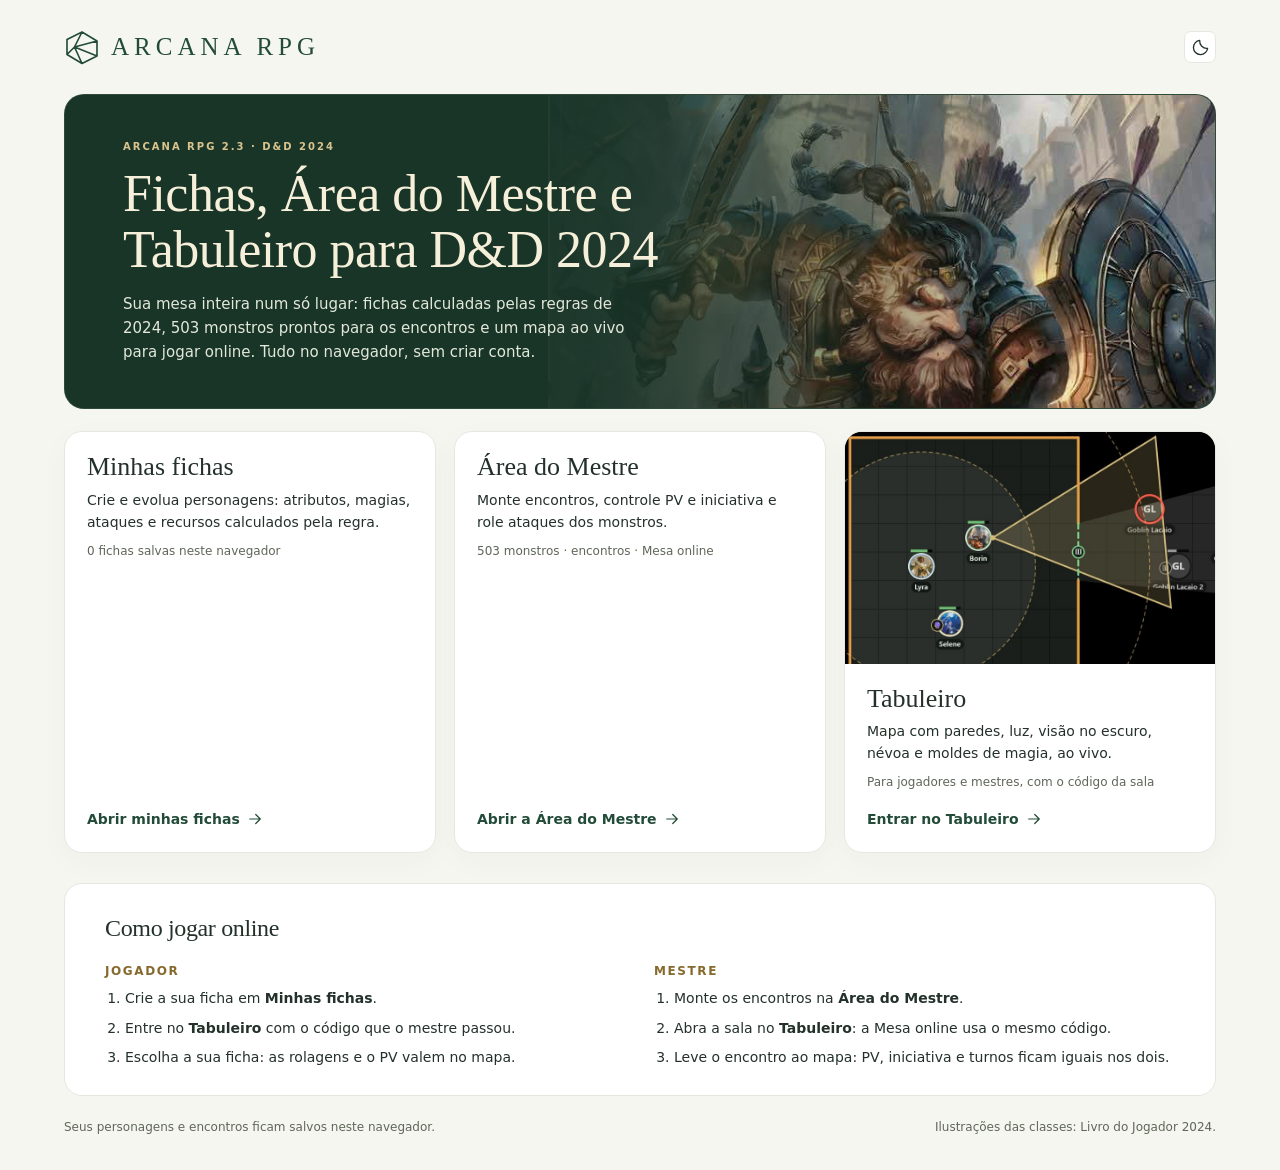
==== commit 5999a91f: "Arcana rpg 2.3" ====
--- a/docs/index.html
+++ b/docs/index.html
@@ -1,121 +1,5 @@
 <!doctype html>
 <html lang="pt-BR">
-<head>
-<meta charset="utf-8">
-<meta name="viewport" content="width=device-width, initial-scale=1, viewport-fit=cover">
-<title>Tabuleiro · Arcana RPG</title>
-<meta name="description" content="Tabuleiro virtual para jogar D&D com os amigos: mapa, grade, tokens, régua e ping ao vivo.">
-<meta name="theme-color" content="#111914">
-<link rel="icon" href="favicon.svg" type="image/svg+xml">
-<link rel="stylesheet" href="estilo.css?v=2.3">
-</head>
-<body>
-
-<!-- Tela inicial: escolher entre mestre e jogador -->
-<main id="inicio" class="inicio">
-  <div class="inicio-topo">
-    <a id="link-site" class="link-site" href="../index.html" hidden>← Arcana RPG: fichas e Área do Mestre</a>
-    <h1>Tabuleiro <span class="h1-marca">Arcana RPG</span></h1>
-    <p>Mapa, grade e tokens ao vivo para a sua mesa de D&amp;D. Sem conta: o mestre cria a sala e passa o código.</p>
-  </div>
-  <div class="inicio-cartoes">
-    <section class="cartao">
-      <h2>Sou o mestre</h2>
-      <p>Prepare as cenas e abra a sala. Ela fica no ar enquanto esta página estiver aberta.</p>
-      <button id="btn-mestre" class="btn primario">Abrir minha sala</button>
-      <p id="mestre-info" class="dica"></p>
-    </section>
-    <section class="cartao">
-      <h2>Sou jogador</h2>
-      <form id="form-jogador">
-        <label>Seu nome<input id="j-nome" maxlength="40" required autocomplete="nickname"></label>
-        <label>Código da sala<input id="j-codigo" maxlength="6" required autocomplete="off" autocapitalize="characters" spellcheck="false"></label>
-        <div class="campo-cor"><span class="rotulo">Sua cor</span><div id="j-cores" class="cores"></div></div>
-        <label id="campo-ficha" hidden>Sua ficha do site<select id="j-ficha"></select></label>
-        <label class="marcar"><input id="j-espectador" type="checkbox"> Só assistir (modo espectador: vê tudo, não mexe em nada)</label>
-        <button class="btn primario" type="submit">Entrar na mesa</button>
-      </form>
-    </section>
-  </div>
-</main>
-
-<!-- Tela do tabuleiro (mestre e jogador) -->
-<div id="mesa" class="mesa" hidden>
-  <header class="barra">
-    <strong class="marca">Arcana RPG · Tabuleiro</strong>
-    <span id="versao" class="versao"></span>
-    <button id="chip-codigo" class="chip" type="button" title="Copiar o código"></button>
-    <span id="status" class="status"><i></i><span></span></span>
-    <span class="espaco"></span>
-    <button id="btn-painel" class="btn pequeno so-celular" type="button" aria-expanded="false">Painel</button>
-    <button id="btn-sair" class="btn pequeno" type="button">Sair</button>
-  </header>
-
-  <nav class="ferramentas" aria-label="Ferramentas">
-    <button data-ferramenta="mover" class="ativo" title="Mover e selecionar (V)" aria-label="Mover">
-      <svg viewBox="0 0 24 24"><path d="M12 2l3 3h-2v6h6V9l3 3-3 3v-2h-6v6h2l-3 3-3-3h2v-6H5v2l-3-3 3-3v2h6V5H9z"/></svg></button>
-    <button data-ferramenta="regua" title="Régua (R)" aria-label="Régua">
-      <svg viewBox="0 0 24 24"><path d="M3 17L17 3l4 4L7 21zM7 13l2 2M10 10l2 2M13 7l2 2"/></svg></button>
-    <button data-ferramenta="laser" title="Bolinha com rastro: segure e mexa o mouse para apontar algo a todos (L)" aria-label="Bolinha com rastro">
-      <svg viewBox="0 0 24 24"><circle cx="17" cy="7" r="3.2"/><path d="M3 21c3-1 5-3 7-6s4-5 5.5-6.2" fill="none" stroke-width="2.2" stroke-linecap="round" opacity=".55"/></svg></button>
-    <button data-ferramenta="ping" title="Ping: mostrar um ponto a todos (P ou Shift+clique)" aria-label="Ping">
-      <svg viewBox="0 0 24 24"><circle cx="12" cy="12" r="3"/><circle cx="12" cy="12" r="8" fill="none"/></svg></button>
-    <button data-ferramenta="grade" class="so-mestre" title="Medir um quadrado do mapa para ajustar a grade (G)" aria-label="Ajustar grade">
-      <svg viewBox="0 0 24 24"><path d="M3 3h18v18H3zM9 3v18M15 3v18M3 9h18M3 15h18" fill="none"/></svg></button>
-    <button data-ferramenta="nevoa" class="so-mestre" title="Névoa de guerra: revelar ou esconder partes do mapa (N)" aria-label="Névoa de guerra">
-      <svg viewBox="0 0 24 24"><path d="M4 9h11a3 3 0 1 0-3-3M3 13h16a3 3 0 1 1-3 3M5 17h7" fill="none" stroke-linecap="round"/></svg></button>
-    <button data-ferramenta="paredes" class="so-mestre" title="Paredes, portas e luzes: visão dinâmica (W)" aria-label="Paredes, portas e luzes">
-      <svg viewBox="0 0 24 24"><path d="M3 5h18v14H3zM3 12h18M9 5v7M15 12v7" fill="none"/></svg></button>
-    <button data-ferramenta="inicio" class="so-mestre" title="Início dos jogadores: onde os personagens aparecem (I)" aria-label="Início dos jogadores">
-      <svg viewBox="0 0 24 24"><path d="M6 21V3" fill="none" stroke-linecap="round"/><path d="M6 4h11l-3 4 3 4H6z"/></svg></button>
-    <button data-ferramenta="terreno" class="so-mestre" title="Terreno difícil: pinte quadrados que custam o dobro para andar (T)" aria-label="Terreno difícil">
-      <svg viewBox="0 0 24 24"><path d="M3 3h18v18H3z" fill="none"/><path d="M3 13L13 3M3 21L21 3M11 21l10-10" fill="none"/></svg></button>
-    <button data-ferramenta="desenho" title="Desenho livre no mapa (D)" aria-label="Desenho livre">
-      <svg viewBox="0 0 24 24"><path d="M4 20l1-4L16 5l3 3L8 19zM14 7l3 3" fill="none" stroke-linejoin="round"/></svg></button>
-    <button data-ferramenta="molde" title="Molde de magia: esfera, cone, linha, cubo (M)" aria-label="Molde de magia">
-      <svg viewBox="0 0 24 24"><path d="M3 12L20 4v16z" fill="none" stroke-linejoin="round"/><circle cx="3" cy="12" r="1.6"/></svg></button>
-    <button id="btn-3d" title="Dados 3D" aria-label="Ligar ou desligar os dados 3D" aria-pressed="true">
-      <svg viewBox="0 0 24 24"><path d="M12 2.5l8.2 4.75v9.5L12 21.5l-8.2-4.75v-9.5z" fill="none"/><path d="M12 2.5v6.2M3.8 7.25l8.2 1.45 8.2-1.45M12 8.7l-5 8.6h10z" fill="none"/></svg></button>
-    <button id="btn-dados" class="so-celular" title="Rolagens" aria-label="Abrir rolagens">
-      <svg viewBox="0 0 24 24"><path d="M12 2l9 5v10l-9 5-9-5V7z" fill="none"/><circle cx="12" cy="12" r="1.6"/><circle cx="8" cy="9" r="1.3"/><circle cx="16" cy="15" r="1.3"/></svg></button>
-    <button id="btn-enquadrar" title="Ver o mapa inteiro (F)" aria-label="Ver o mapa inteiro">
-      <svg viewBox="0 0 24 24"><path d="M3 9V3h6M15 3h6v6M21 15v6h-6M9 21H3v-6" fill="none"/></svg></button>
-  </nav>
-
-  <div class="palco">
-    <canvas id="tela" aria-label="Tabuleiro"></canvas>
-    <div id="aviso-mapa" class="aviso-mapa" hidden></div>
-    <div id="aviso-iniciativa" class="aviso-iniciativa" hidden role="alert"></div>
-    <div id="opcoes-nevoa" class="opcoes-nevoa" hidden></div>
-    <div id="opcoes-paredes" class="opcoes-nevoa" hidden></div>
-    <div id="opcoes-desenho" class="opcoes-nevoa" hidden></div>
-    <div id="opcoes-inicio" class="opcoes-nevoa" hidden></div>
-    <div id="opcoes-molde" class="opcoes-nevoa" hidden></div>
-    <div id="dica-ferramenta" class="dica-ferramenta" hidden></div>
-    <div id="dados3d" class="dados3d-canto" aria-live="polite"></div>
-    <section id="rolagens" class="rolagens" aria-label="Rolagens"></section>
-  </div>
-
-  <aside id="painel" class="painel" aria-label="Painel"></aside>
-</div>
-
-<div id="vitrine" class="vitrine" hidden role="dialog" aria-modal="true" aria-labelledby="vitrine-nome">
-  <figure><img id="vitrine-img" alt=""><figcaption id="vitrine-nome"></figcaption></figure>
-  <button id="vitrine-fechar" class="btn primario" type="button">Fechar</button>
-</div>
-
-<div id="dado" class="dado" hidden></div>
-
-<div id="modal" class="modal" hidden role="dialog" aria-modal="true" aria-labelledby="modal-titulo">
-  <div class="modal-caixa">
-    <header><h2 id="modal-titulo"></h2><button id="modal-fechar" class="btn pequeno" type="button">Fechar</button></header>
-    <div id="modal-corpo" class="modal-corpo"></div>
-  </div>
-</div>
-
-<div id="avisos" class="avisos" role="status" aria-live="polite"></div>
-
-<script src="vendor/peerjs-1.5.4.min.js?v=2.3"></script>
-<script type="module" src="js/app.js?v=2.3"></script>
-</body>
+<head><meta charset="utf-8"><meta name="viewport" content="width=device-width,initial-scale=1"><meta name="theme-color" content="#152821"><title>Arcana RPG 2.3 · Fichas, Área do Mestre e Tabuleiro</title><meta name="description" content="Arcana RPG: fichas de D&D 2024, Área do Mestre com monstros e encontros, e um Tabuleiro ao vivo para jogar online."><link rel="icon" href="assets/favicon.svg" type="image/svg+xml"><link rel="stylesheet" href="styles.css?v=2.3"></head>
+<body><div id="app"><div class="loading"><span>✦</span> Abrindo seu grimório…</div></div><div id="modal-root"></div><div id="toast" role="status" aria-live="polite"></div><input type="file" id="import-file" accept=".json,application/json" hidden><input type="file" id="portrait-file" accept="image/png,image/jpeg,image/webp" hidden><script type="module" src="app.js?v=2.3"></script></body>
 </html>
--- a/docs/styles.css
+++ b/docs/styles.css
@@ -0,0 +1,1083 @@
+:root{--bg:#f6f6f1;--paper:#fff;--ink:#24312b;--muted:#82877c;--line:#e6e8df;--green:#234c38;--green-soft:#edf2e9;--gold:#b49a64;--red:#b7514c;--shadow:0 8px 30px #20302408;--radius:14px}
+*{box-sizing:border-box}body{margin:0;background:var(--bg);font-family:system-ui,-apple-system,Arial,sans-serif;font-size:13px;line-height:1.5;color:var(--ink)}button,input,select,textarea{font:inherit}button{cursor:pointer;transition:background .18s,transform .18s,border-color .18s}button:disabled{cursor:not-allowed;opacity:.42}button,a,input,select,textarea{outline-offset:4px}button:focus-visible,a:focus-visible{outline:2px solid #97ab65}button svg{pointer-events:none}button{color:inherit}svg{width:19px;height:19px;stroke-width:1.65;fill:none;stroke:currentColor;stroke-linecap:round;stroke-linejoin:round;flex-shrink:0}a{color:var(--green)}h1,h2,h3,p{margin:0}h1,h2,h3{font-weight:500}h2{font-size:16px;letter-spacing:-.35px}h3{font-size:14px}small{font-size:11px}.serif{font-family:Georgia,'Times New Roman',serif}.muted{color:var(--muted)}.eyebrow{font-size:10px;letter-spacing:1.6px;text-transform:uppercase;font-weight:600}.flex{display:flex;align-items:center;gap:9px}.between{display:flex;align-items:center;justify-content:space-between;gap:12px}.stack{display:flex;flex-direction:column;gap:16px}.mt{margin-top:16px}.hidden{display:none!important}.btn{display:inline-flex;align-items:center;justify-content:center;gap:8px;border:1px solid var(--line);border-radius:7px;background:var(--paper);padding:9px 14px;font-size:12px;font-weight:500;min-height:36px;white-space:nowrap}.btn:hover{background:#f0f2ea;border-color:#c8cebd}.btn.primary{background:var(--green);border-color:var(--green);color:white}.btn.primary:hover{background:#2e6349}.btn.gold{background:#d9c28f;border-color:#d9c28f;color:#1a2e23}.btn.ghost{border-color:transparent;background:transparent}.btn.danger{color:var(--red);border-color:#ecd4d1}.btn.small{padding:5px 9px;min-height:28px;font-size:11px}.icon-btn{display:inline-flex;align-items:center;justify-content:center;background:none;border:1px solid transparent;border-radius:7px;width:32px;height:32px;padding:6px}.icon-btn:hover{background:var(--green-soft)}.icon-btn.small{width:25px;height:25px}.badge{display:inline-flex;align-items:center;gap:5px;padding:3px 8px;background:var(--green-soft);color:var(--green);font-size:10px;border-radius:4px;white-space:nowrap}.badge.gold{background:#f5efe0;color:#9a814c}.badge.red{background:#f7e9e6;color:var(--red)}.badge.outline{border:1px solid var(--line);background:transparent;color:var(--muted)}.divider{border:none;border-top:1px solid var(--line);margin:16px 0}.card{background:var(--paper);border:1px solid var(--line);border-radius:var(--radius);padding:20px;box-shadow:var(--shadow)}.card-title{display:flex;align-items:center;justify-content:space-between;gap:8px;margin-bottom:17px}.card-title h2{display:flex;align-items:center;gap:8px}.card-title h2 svg{color:#859674;width:17px}.card-title .eyebrow{font-size:9px}.side{width:218px;position:fixed;inset:0 auto 0 0;background:#17281f;color:#c1c8bf;display:flex;flex-direction:column;padding:28px 18px 18px;z-index:20}.brand{display:flex;align-items:center;gap:11px;padding:0 12px;color:#e4d4a9;text-decoration:none}.brand svg{width:35px;height:39px;stroke-width:1.1}.brand span{font-family:Georgia,serif;letter-spacing:5px;font-size:24px}.brand-sub{font-size:8px;letter-spacing:2.3px;margin:7px 0 36px 59px;color:#889b85}.side-section{font-size:9px;color:#718470;letter-spacing:1.8px;text-transform:uppercase;padding:0 14px;margin:20px 0 10px}.side nav{display:flex;flex-direction:column;gap:5px}.nav-item{border:none;background:none;text-align:left;display:flex;align-items:center;gap:12px;border-radius:7px;padding:11px 14px;color:#aebbad;font-size:12px;min-height:41px}.nav-item svg{width:18px}.nav-item.active{background:#304533;color:#ebe6d4}.nav-item.active:after{content:'';width:5px;height:5px;background:#c5b079;border-radius:100%;margin-left:auto}.nav-item:hover{background:#263c2c;color:white}.side-new{border:1px dashed #4c5d44;color:#c6c7a7;background:transparent;display:flex;align-items:center;gap:9px;justify-content:center;width:100%;padding:11px;border-radius:7px;font-size:11px;margin-top:13px}.side-new:hover{background:#2a3c2b}.side-bottom{margin-top:auto}.edition{background:#213424;border:1px solid #334530;border-radius:9px;padding:14px;position:relative;overflow:hidden;margin:30px 0 17px}.edition .star{position:absolute;right:12px;top:13px;color:#75835a}.edition p{font-size:10px;color:#9aa78e;margin:6px 0 10px}.edition strong{font-size:11px;font-weight:500;color:#d3d7bf}.edition .badge{background:#35452c;color:#c2cba8;font-size:8px;letter-spacing:1px}.side-profile{display:flex;align-items:center;gap:10px;border-top:1px solid #34432e;padding:17px 5px 0}.side-profile .avatar{width:31px;height:31px;background:#384b34;border:1px solid #526146;border-radius:100%;display:grid;place-items:center;color:#dac9a0}.side-profile strong{font-size:10px;color:#d2d7c8;display:block;font-weight:500}.side-profile small{font-size:9px;color:#7f947b}.shell{margin-left:218px}.topbar{height:78px;display:flex;align-items:center;justify-content:space-between;gap:12px;border-bottom:1px solid var(--line);padding:0 36px;background:#fbfbf7}.topbar .crumb{font-size:10px;letter-spacing:.4px;color:var(--muted);display:flex;align-items:center;gap:12px}.topbar .crumb svg{width:14px}.topbar .crumb strong{color:#445044;font-weight:500}.top-actions{display:flex;align-items:center;gap:14px}.saved{font-size:10px;color:#86917d;display:flex;align-items:center;gap:5px}.saved svg{width:13px}.main{max-width:1530px;margin:auto;padding:26px 36px 95px}.page-top{display:flex;justify-content:space-between;align-items:end;margin-bottom:20px}.page-top h1{font-family:Georgia,serif;font-size:27px;color:#2b3c2e;letter-spacing:-.7px;margin-bottom:4px}.page-top p{color:var(--muted);font-size:11px}.character-select{min-width:185px;background:#fff;border:1px solid var(--line);padding:8px 10px;border-radius:6px;font-size:11px;color:#596251}.hero{height:216px;border-radius:14px;overflow:hidden;position:relative;background:#20382a;color:white;margin-bottom:20px}.hero-art{position:absolute;right:0;top:0;width:64%;height:100%;object-fit:cover;object-position:50% 35%;filter:saturate(.68)}.hero:after{content:'';position:absolute;inset:0;background:linear-gradient(90deg,#20382a 15%,#20382af5 34%,#20382a99 57%,#172a2426 80%)}.hero-content{position:relative;z-index:2;padding:25px 29px}.hero .eyebrow{color:#c9c79c;font-size:8px;letter-spacing:2px;display:flex;align-items:center;gap:6px}.hero .eyebrow svg{width:12px;height:12px}.hero h1{font-family:Georgia,serif;font-size:36px;font-weight:400;letter-spacing:-.5px;margin:7px 0 9px;text-shadow:0 1px 10px #102317}.hero-info{color:#c8d0bf;font-size:11px;display:flex;align-items:center;gap:11px;flex-wrap:wrap}.hero-info .dot{width:3px;height:3px;border-radius:100%;background:#909c78}.hero .level-badge{background:#c8b27e22;border:1px solid #c6b57b55;color:#e9dcb7;border-radius:4px;font-size:9px;padding:3px 7px}.hero-bottom{display:flex;align-items:center;gap:18px;margin-top:22px;color:#a7b59e;font-size:10px}.hero-bottom .hero-progress{width:105px;height:3px;background:#80906c42;border-radius:3px;overflow:hidden}.hero-progress span{height:3px;display:block;background:#a99e70}.hero-edit{position:absolute;right:20px;bottom:20px;z-index:3;border-color:#eff7e544;background:#243a2c9c;color:white;backdrop-filter:blur(12px);font-size:10px;min-height:31px}.hero-stamp{position:absolute;right:22px;top:19px;z-index:3;font-size:8px;letter-spacing:1.8px;border:1px solid #f3ead95c;color:#f6edd0;padding:4px 8px;border-radius:3px;background:#19322361}.stats{display:grid;grid-template-columns:repeat(5,1fr);gap:12px;margin-bottom:21px}.stat{display:flex;align-items:center;gap:13px;background:white;border:1px solid var(--line);padding:14px 16px;border-radius:10px;position:relative}.stat-icon{height:34px;width:34px;display:grid;place-items:center;border-radius:9px;background:#f1f3eb;color:#8d9c74}.stat-icon svg{width:20px;height:20px}.stat-value{font-size:24px;line-height:1.15;font-family:Georgia,serif;color:#34442e;display:block}.stat-label{font-size:8px;letter-spacing:1px;color:var(--muted);margin-top:4px;text-transform:uppercase;display:block}.stat.clickable{cursor:pointer}.stat.clickable:hover{background:#f0f4eb}.stat .mini-roll{position:absolute;right:10px;top:10px;width:11px;height:11px;color:#a6b09a}.tabs{display:flex;align-items:center;gap:24px;border-bottom:1px solid #dfe3d8;margin-bottom:22px}.tab{border:0;background:none;color:#919789;font-size:11px;padding:0 1px 12px;display:flex;align-items:center;gap:7px;border-bottom:2px solid transparent}.tab svg{width:14px;height:14px}.tab.active{color:var(--green);border-color:var(--green);font-weight:600}.count{background:#e8ecdf;color:#70805b;border-radius:4px;padding:0 5px;font-size:9px}.overview{display:grid;grid-template-columns:minmax(210px,.95fr) minmax(290px,1.5fr) minmax(220px,1fr);gap:18px;align-items:start}.attributes{display:grid;grid-template-columns:repeat(3,1fr);gap:10px}.ability{border:1px solid #e6e9de;border-radius:9px;text-align:center;position:relative;background:#fbfcf8;padding:9px 2px 0;overflow:hidden}.ability:hover{background:#eff4e8;border-color:#bdc9ac}.ability .abbr{display:block;font-size:9px;letter-spacing:1.5px;color:#8c957d}.ability .modifier{font-family:Georgia,serif;font-size:25px;display:block;line-height:1.5;color:#344d31}.ability .score{display:block;font-size:10px;border-top:1px solid #e9ecdf;color:#939e85;background:#f1f4e9;line-height:23px}.save-list{display:grid;grid-template-columns:1fr 1fr;gap:5px 10px}.save-btn{display:flex;align-items:center;justify-content:space-between;gap:5px;padding:6px 0;background:none;border:0;font-size:10px;border-radius:4px}.save-btn:hover{background:#f2f5eb}.prof-dot{height:6px;width:6px;border-radius:100%;border:1px solid #b6bfa9;display:inline-block;margin-right:5px;flex-shrink:0}.prof-dot.filled{background:#749066;border-color:#749066}.prof-dot.expert{background:#bd9e62;border-color:#bd9e62;box-shadow:0 0 0 2px #ecdfc1}.skill-list{display:flex;flex-direction:column;gap:1px}.skill{display:flex;align-items:center;justify-content:space-between;background:none;border:0;text-align:left;width:100%;padding:5.5px 1px;border-bottom:1px solid #f2f3ec;font-size:10px;border-radius:3px}.skill:hover{background:#f0f5e8}.skill small{font-size:8px;color:#a0a791;margin-left:3px}.skill .bonus{font-size:11px;color:#5a6d4b;min-width:27px;text-align:right}.skill-legend{display:flex;gap:12px;margin-top:13px;font-size:8px;color:#969d8a}.hp-number{font-family:Georgia,serif;font-size:37px;line-height:1;color:#35513b;display:flex;align-items:baseline;gap:7px}.hp-number small{font-family:Arcana,Arial;font-size:13px;color:#a0a88e}.hp-label{font-size:9px;text-transform:uppercase;letter-spacing:1px;color:#8c9680;margin-top:6px}.hp-heart{display:grid;place-items:center;border-radius:100%;width:45px;height:45px;background:#edf3e9;color:#769263}.hp-heart svg{width:23px}.hp-bar{height:7px;border-radius:4px;overflow:hidden;background:#edf0e5;margin:16px 0 8px}.hp-bar span{display:block;height:100%;background:#77976b;border-radius:4px;transition:width .3s}.hp-bar.low span{background:#bd6c58}.hp-footer{font-size:9px;color:#969f89;display:flex;justify-content:space-between;margin-bottom:16px}.hp-controls{display:flex;align-items:center;gap:7px}.hp-controls input{width:57px;min-width:0;text-align:center;padding:7px 4px}.hp-controls .btn{flex:1;padding:7px 8px;font-size:10px}.hp-controls .btn svg{width:13px;height:13px}.hp-controls .damage{color:#a55b4e;background:#fcf4f1;border-color:#efdcd3}.hp-controls .heal{color:#55764c;background:#f2f6ec;border-color:#dce6ce}.mini-label{font-size:9px;color:#919a85}.hp-extra{margin-top:15px;display:flex;align-items:center;justify-content:space-between;border-top:1px solid var(--line);padding-top:13px;font-size:9px;color:#7f8d72}.hp-extra button{font-size:9px}.attack-row{display:flex;align-items:center;padding:13px 0;border-top:1px solid #f0f1e9;gap:12px}.weapon-icon{width:35px;height:35px;border-radius:8px;background:#f2f3ed;color:#7d886a;display:grid;place-items:center}.weapon-icon svg{width:20px}.attack-info{flex:1;min-width:0}.attack-info strong{display:block;font-size:11px;font-weight:500}.attack-info small{color:#969c8c;font-size:9px}.attack-bonus{font-size:16px;font-family:Georgia,serif;color:#40593d;min-width:27px}.attack-row .roll-btn{height:31px;width:31px;border:1px solid #e3e7d9;background:#f8faf3;border-radius:6px;display:grid;place-items:center;color:#6a8253}.attack-row .roll-btn:hover{background:#e9f1dd}.attack-row .roll-btn svg{width:16px}.quick-tip{background:#f7f8f2;border-radius:7px;padding:11px;font-size:9px;color:#859373;display:flex;align-items:flex-start;gap:7px}.quick-tip svg{width:13px;height:13px}.rest-row{display:flex;gap:8px;margin-top:15px}.rest-row .btn{flex:1;font-size:10px}.bottom-dice{position:fixed;bottom:0;left:218px;right:0;height:65px;display:flex;align-items:center;justify-content:space-between;gap:12px;background:#fcfcf8f2;backdrop-filter:blur(12px);border-top:1px solid #dfe4d4;padding:8px 36px;z-index:15}.dice-tray{display:flex;align-items:center;gap:8px}.dice-tray .eyebrow{font-size:8px;color:#8e977e;margin-right:12px}.die{width:35px;height:37px;border:1px solid #e2e5d7;border-radius:7px;display:flex;flex-direction:column;justify-content:center;align-items:center;background:white;color:#687956;font-size:9px;gap:0}.die svg{width:18px;height:18px}.die:hover{background:#edf3e2;transform:translateY(-3px);border-color:#aebc98}.dice-history{font-size:10px;color:#819071}.two-cols{display:grid;grid-template-columns:1fr 1fr;gap:18px;align-items:start}.three-cols{display:grid;grid-template-columns:repeat(3,1fr);gap:16px}.toolbar{display:flex;align-items:center;gap:10px;margin-bottom:20px;flex-wrap:wrap}.search{flex:1;position:relative;min-width:200px}.search input{width:100%;padding:10px 12px 10px 35px;background:white;border:1px solid var(--line);border-radius:7px}.search svg{position:absolute;left:11px;top:11px;width:16px;color:#a1ac95}.toolbar select{max-width:180px}.input,select,input:not([type='checkbox']):not([type='file']):not([type='range']),textarea{border:1px solid #dfe4d7;border-radius:6px;padding:9px 11px;background:#fff;color:var(--ink);min-width:0}input[type=checkbox]{accent-color:var(--green)}input:focus,select:focus,textarea:focus{outline:2px solid #bac8a4;outline-offset:1px}textarea{resize:vertical;width:100%;line-height:1.8}.field{display:flex;flex-direction:column;gap:6px;margin-bottom:16px}.field>label,.field>span{font-size:10px;font-weight:500;color:#6c7a60}.field small{font-size:10px;color:var(--muted)}.field-row{display:grid;grid-template-columns:1fr 1fr;gap:16px}.spell-summary{display:flex;gap:22px;padding:20px 24px;align-items:center;margin-bottom:20px;background:#edf1e7;border:1px solid #dee5d4;border-radius:10px}.spell-summary .num{font-size:27px;font-family:Georgia,serif;color:#466039}.spell-summary .label{font-size:9px;text-transform:uppercase;letter-spacing:1px;color:#8c987a}.spell-summary .summary-block{min-width:74px}.slot-list{display:flex;gap:17px;flex-wrap:wrap}.slot-group .label{font-size:9px;color:#8c987a;margin-bottom:6px}.pips{display:flex;gap:5px}.pip{width:18px;height:18px;border:1px solid #b5c39e;border-radius:4px;background:#f6f9ef;padding:0}.pip.used{background:#819766;box-shadow:inset 0 0 0 3px #f2f5e8}.pip:hover{border-color:#466039}.spell-card{padding:17px;display:flex;flex-direction:column;gap:12px}.spell-card h3{font-family:Georgia,serif;font-size:18px;color:#30452d}.spell-card .excerpt{font-size:11px;line-height:1.65;color:#8b9380;display:-webkit-box;-webkit-line-clamp:2;-webkit-box-orient:vertical;overflow:hidden}.spell-card .metadata{display:flex;gap:12px;font-size:9px;color:#959d88}.spell-card .spell-actions{display:flex;gap:8px;margin-top:auto}.spell-card .spell-actions .btn{flex:1}.spell-card .spell-level{font-family:Georgia,serif;font-size:22px;color:#9eac8d;line-height:1}.spells-grid{display:grid;grid-template-columns:repeat(3,1fr);gap:15px}.empty{text-align:center;padding:45px 20px;color:#929b85}.empty>svg{height:36px;width:36px;color:#a9b598;margin-bottom:12px}.empty h3{font-family:Georgia,serif;font-size:22px;color:#536849;margin-bottom:6px}.empty p{margin-bottom:18px;font-size:11px}.resource-grid{display:grid;grid-template-columns:repeat(3,1fr);gap:15px}.resource-card .resource-value{font-family:Georgia,serif;font-size:31px;color:#4e6741}.resource-card .resource-name{font-size:12px;margin-bottom:4px}.resource-card .resource-hint{font-size:10px;color:var(--muted);min-height:30px;margin-top:6px}.resource-card .resource-controls{display:flex;gap:7px;align-items:center}.resource-card .progress{height:4px;border-radius:5px;background:#edf1e6;margin:15px 0}.resource-card .progress span{display:block;height:100%;background:#9aac7d}.feature{padding:15px 0;border-bottom:1px solid #edf0e5}.feature h3{font-size:12px;margin-bottom:5px;display:flex;justify-content:space-between;gap:8px}.feature p{font-size:11px;color:#8b957e}.feature .badge{font-size:8px;height:19px}.conditions{display:flex;flex-wrap:wrap;gap:7px}.condition{background:#fafbf6;border:1px solid #e3e7d9;border-radius:6px;padding:6px 10px;color:#8b957f;font-size:10px}.condition.on{background:#faeee7;border-color:#d8a78c;color:#ac674c}.note-area{min-height:330px;font-size:12px;background:linear-gradient(#fff 30px,#edf0e6 31px);background-size:100% 32px;line-height:32px;padding:9px 16px;border:0}.inventory-table{width:100%;border-collapse:collapse;font-size:11px}.inventory-table th{text-align:left;padding:10px 5px;color:#97a187;font-size:8px;letter-spacing:1px;text-transform:uppercase;font-weight:500;border-bottom:1px solid var(--line)}.inventory-table td{padding:12px 5px;border-bottom:1px solid #f0f2e9}.inventory-table .qty{display:flex;align-items:center;gap:7px}.currency{display:flex;gap:10px}.coin-field{flex:1;text-align:center}.coin-field label{display:block;font-size:9px;color:#9d9b79;margin-bottom:7px}.coin-field input{width:100%;text-align:center}.book-grid{display:grid;grid-template-columns:repeat(3,1fr);gap:14px}.class-card{padding:0;overflow:hidden;cursor:pointer;position:relative}.class-card .class-art{height:120px;width:100%;object-fit:cover;object-position:center 30%;filter:saturate(.6)}.class-card .class-body{padding:16px}.class-card h3{font-family:Georgia,serif;font-size:22px;color:#364f31;margin-bottom:5px}.class-card p{font-size:10px;color:#939d87;margin-bottom:12px}.class-card:hover{border-color:#a8b995;transform:translateY(-2px)}.class-card .class-meta{display:flex;gap:9px;font-size:9px;color:#829273}.source-note{font-size:10px;color:#99a18e;margin:20px 0;line-height:1.7}.source-note svg{vertical-align:middle;width:13px;margin-right:4px}.rule-notice{border:1px solid #e7dfc6;background:#fbf8ed;padding:12px 14px;border-radius:8px;color:#9b8752;font-size:10px;margin:15px 0}.rule-notice strong{font-weight:600}.combat-settings{display:flex;gap:9px;align-items:center;flex-wrap:wrap;font-size:10px;color:#7b8c6b}.switch-label{display:flex;align-items:center;gap:6px;font-size:10px}.death-saves{display:flex;gap:14px;margin-top:12px;font-size:10px}.death-saves button{border-radius:100%;width:15px;height:15px;padding:0;border:1px solid #b2c49b;background:none;margin-left:3px}.death-saves button.checked{background:#91aa78}.death-saves .fail button{border-color:#d5a28e}.death-saves .fail button.checked{background:#c58365}.mobile-menu{display:none}.mobile-brand{display:none}.modal-backdrop{position:fixed;inset:0;background:#101f18a1;backdrop-filter:blur(5px);display:flex;align-items:center;justify-content:center;z-index:50;padding:25px;animation:fade .15s ease}.modal{background:#fafbf6;border-radius:16px;width:100%;max-width:670px;max-height:92vh;box-shadow:0 30px 100px #07110b44;display:flex;flex-direction:column;overflow:hidden}.modal.wide{max-width:900px}.modal-header{padding:24px 28px 20px;border-bottom:1px solid var(--line);background:#fff;display:flex;align-items:flex-start;justify-content:space-between;gap:12px}.modal-header h2{font-family:Georgia,serif;font-size:27px;color:#294a33}.modal-header p{font-size:11px;color:#909b82;margin-top:4px}.modal-body{padding:24px 28px;overflow:auto}.modal-footer{padding:16px 28px;display:flex;justify-content:space-between;align-items:center;border-top:1px solid var(--line);background:#fff;gap:12px}.modal-body h3{margin-bottom:12px}.modal-body .reading{font-size:12px;line-height:1.85;color:#67765b;white-space:pre-line}.modal-body .reading p{margin-bottom:15px}.stepper{display:flex;gap:9px;margin-bottom:25px}.stepper .step{flex:1;font-size:9px;color:#a8af9a;border-top:3px solid #e5e9dd;padding-top:8px}.stepper .step.done,.stepper .step.current{border-color:#8ba377;color:#5e784e}.wizard-class-grid{display:grid;grid-template-columns:repeat(4,1fr);gap:9px;margin-bottom:16px}.option-card{border:1px solid #e3e7d9;border-radius:8px;background:white;padding:13px 10px;text-align:left;display:flex;flex-direction:column;gap:6px;min-height:85px}.option-card svg{color:#8ba575;width:22px;height:22px}.option-card strong{font-size:12px;font-weight:500}.option-card small{font-size:8px;color:#9aa38c}.option-card.selected{border-color:#7d9965;background:#f0f5e6;box-shadow:0 0 0 1px #9fb68c}.option-card:hover{background:#f2f6eb}.wizard-origin{display:grid;grid-template-columns:1fr 1fr;gap:20px}.species-grid{display:grid;grid-template-columns:repeat(2,1fr);gap:6px}.species-grid .option-card{min-height:40px;padding:8px 12px;flex-direction:row;align-items:center;justify-content:space-between}.species-grid .option-card strong{font-size:10px}.stat-editor{display:grid;grid-template-columns:repeat(6,1fr);gap:10px}.stat-edit{text-align:center;background:#f0f4e7;padding:12px 5px;border-radius:8px;border:1px solid #e0e7d4}.stat-edit label{font-size:10px;color:#7c9068}.stat-edit input{width:100%;max-width:65px;text-align:center;font-size:18px;padding:7px;margin-top:8px}.stat-edit .mod{display:block;font-family:Georgia,serif;font-size:22px;color:#557641;margin:6px 0}.origin-bonus{display:grid;grid-template-columns:repeat(3,1fr);gap:10px}.origin-bonus select{width:100%}.check-grid{display:grid;grid-template-columns:repeat(3,1fr);gap:7px}.check-grid label{font-size:10px;display:flex;gap:6px;align-items:center;padding:6px;background:#f2f5ea;border-radius:4px}.roll-result{text-align:center;border:1px solid #dce5cf;background:#f1f5e9;border-radius:12px;padding:24px;position:relative;overflow:hidden;margin-bottom:20px}.roll-result .result-num{font-family:Georgia,serif;font-size:77px;color:#3d6034;line-height:1.1;animation:pop .3s ease}.roll-result.crit{background:#f6efdd;border-color:#d8bd7f}.roll-result.crit .result-num{color:#a17d31}.roll-result.fail{background:#fbf0ea;border-color:#d7a389}.roll-result .result-label{font-size:9px;letter-spacing:2px;text-transform:uppercase;color:#90a07a;margin-bottom:8px}.roll-breakdown{display:flex;align-items:center;justify-content:center;gap:7px;font-size:12px;color:#8c9c78;margin-top:13px;flex-wrap:wrap}.roll-breakdown .roll-value{background:white;border:1px solid #d7e1c9;border-radius:6px;padding:4px 10px;color:#53733e;display:inline-block}.roll-breakdown .discard{opacity:.4;text-decoration:line-through}.roll-result .result-kind{font-size:12px;color:#7b8f68;margin-top:8px}.mode-switch{display:flex;border:1px solid #dce4d2;border-radius:6px;overflow:hidden}.mode-switch button{padding:7px 12px;background:#fff;border:none;font-size:10px;color:#8c9980;flex:1}.mode-switch button.active{background:#e5edda;color:#496537}.history-item{padding:13px 0;border-bottom:1px solid #e5e9db;display:flex;gap:13px;align-items:center}.history-item .total{font-family:Georgia,serif;font-size:25px;color:#567546;background:#edf3e3;border-radius:8px;min-width:45px;text-align:center;padding:7px}.history-item strong{font-size:11px;display:block;font-weight:500}.history-item small{font-size:9px;color:#9aa38b}.history-item time{margin-left:auto;font-size:9px;color:#9fa88e}.toast{position:fixed;bottom:82px;left:calc(50% + 100px);transform:translateX(-50%);padding:12px 20px;border-radius:8px;background:#294432;color:#f1f4e8;z-index:100;font-size:12px;box-shadow:0 8px 40px #16271d30;animation:fade .2s}.loading{height:100vh;display:flex;align-items:center;justify-content:center;gap:12px;color:#6c8854;font-family:Georgia,serif;font-size:24px}.loading span{animation:spin 3s infinite linear}.reference-tabs{display:flex;gap:6px;flex-wrap:wrap;margin-bottom:20px}.reference-page{white-space:pre-line;font-size:12px;line-height:1.8;color:#79886a;border-bottom:1px solid var(--line);padding:15px 0}.reference-page .page-number{font-size:9px;text-transform:uppercase;letter-spacing:1px;display:block;color:#a3ad94;margin-bottom:9px}.mini-grid{display:grid;grid-template-columns:repeat(2,1fr);gap:10px}.mini-card{background:#f2f5eb;border:1px solid #dce5cf;border-radius:8px;padding:12px}.mini-card .eyebrow{font-size:8px;color:#96a483}.mini-card strong{display:block;font-size:15px;color:#516d3f;margin-top:4px;font-weight:500}.print-only{display:none}.modal-subtitle{font-size:10px;color:#91a17d}.pager{display:flex;justify-content:center;align-items:center;gap:12px;margin-top:25px}.spell-detail-grid{display:grid;grid-template-columns:1fr 1fr;gap:15px;margin-bottom:20px;border-bottom:1px solid var(--line);padding-bottom:20px}.spell-detail-grid .label{font-size:9px;color:#a2ab94;text-transform:uppercase;letter-spacing:1px}.spell-detail-grid .value{font-size:12px;color:#657a52;margin-top:4px}.note-char{font-size:9px;color:#9ba58e}.status-strip{display:flex;gap:8px;flex-wrap:wrap;margin-bottom:16px}.level-info{font-size:10px;line-height:1.8;color:#9a9f8e}.form-note{font-size:11px;color:#8a987a;line-height:1.7;background:#f1f5e9;padding:13px;border-radius:7px;margin-bottom:18px}.weapon-detail{font-size:10px;color:#93a080;display:flex;flex-wrap:wrap;gap:8px;margin:10px 0}.warn-text{font-size:10px;color:#b7835e}.edit-section{font-family:Georgia,serif;font-size:20px;color:#49653b;margin:23px 0 14px;border-bottom:1px solid var(--line);padding-bottom:8px}.danger-zone{padding:15px;background:#f8f0e9;border:1px solid #e6d1bf;border-radius:9px;margin-top:25px}.menu-shade{display:none}.saved-error{color:#b87056}.read-more{display:block;margin:10px 0 0}.credit-line{font-size:8px;color:#c1c9b4;position:absolute;right:22px;bottom:61px;z-index:3;text-shadow:0 1px 3px #16291e}.guide-grid{display:grid;grid-template-columns:repeat(2,1fr);gap:10px}.guide{padding:15px;background:#f4f6ee;border-radius:8px}.guide strong{font-size:12px;font-weight:500}.guide p{font-size:10px;color:#8e9b7d;margin-top:5px;line-height:1.7}.hint{font-size:10px;color:#94a083;line-height:1.65;margin-top:7px}.hero-art-wizard{object-position:center 25%}
+@keyframes fade{from{opacity:0}to{opacity:1}}@keyframes pop{from{transform:scale(.85);opacity:.4}to{transform:scale(1);opacity:1}}@keyframes spin{to{transform:rotate(360deg)}}
+@media(min-width:1550px){.overview{gap:22px}.main{padding-left:44px;padding-right:44px}.hero{height:245px}.hero h1{font-size:43px}.hero-content{padding:30px 35px}.hero-bottom{margin-top:31px}.attributes{gap:13px}.ability .modifier{font-size:29px}.skill{padding:6px 2px;font-size:11px}.card{padding:23px}}
+@media(max-width:1200px){.side{width:190px;padding-left:12px;padding-right:12px}.shell{margin-left:190px}.bottom-dice{left:190px}.main{padding:24px 24px 95px}.topbar{padding:0 24px}.overview{grid-template-columns:1fr 1.35fr}.skills-column{grid-column:1/-1}.skills-column .skill-list{display:grid;grid-template-columns:repeat(3,1fr);gap:5px 20px}.stats{gap:8px}.stat{padding:12px;gap:8px}.stat-icon{width:29px;height:29px}.stat-value{font-size:21px}.stat-label{font-size:7px;letter-spacing:.7px}.spells-grid{grid-template-columns:repeat(2,1fr)}.resource-grid{grid-template-columns:repeat(2,1fr)}.hero-art{width:70%}.bottom-dice{padding-left:24px;padding-right:24px}.top-actions{gap:7px}}
+@media(max-width:900px){.side{width:68px;padding:24px 7px}.brand{padding:0 8px}.brand span,.brand-sub,.side-section,.nav-item span,.side-new span,.edition,.side-profile div:not(.avatar){display:none}.brand svg{width:32px}.side nav{margin-top:40px;gap:12px}.nav-item{padding:12px;justify-content:center}.nav-item.active:after{display:none}.side-new{border:none;margin-top:15px}.side-profile{justify-content:center;padding:15px 0 0}.side-profile>.icon-btn{display:none}.shell{margin-left:68px}.bottom-dice{left:68px}.main{padding:24px 20px 90px}.topbar{padding:0 20px;height:67px}.topbar .crumb{font-size:9px;gap:8px}.topbar .saved{display:none}.topbar .btn{font-size:10px;padding:7px 9px;min-height:32px}.hero{height:215px}.hero h1{font-size:31px}.tabs{gap:20px}.stat-icon{display:none}.stat-value{font-size:23px}.stat{padding:12px 10px}.stat-label{font-size:7px}.stat .mini-roll{right:6px;top:7px}.stats{margin-bottom:19px}.two-cols{grid-template-columns:1fr}.book-grid{grid-template-columns:repeat(2,1fr)}.currency{gap:7px}.dice-tray .eyebrow{display:none}.dice-history span{display:none}.wizard-class-grid{grid-template-columns:repeat(3,1fr)}.toast{left:calc(50% + 30px)}}
+@media(max-width:620px){.side{transform:translateX(-100%);width:215px;transition:transform .2s;padding:26px 17px}.side.open{transform:translateX(0)}.side.open .brand span,.side.open .brand-sub,.side.open .side-section,.side.open .nav-item span,.side.open .side-new span,.side.open .edition,.side.open .side-profile div:not(.avatar){display:block}.side.open .nav-item{justify-content:flex-start}.side.open nav{margin-top:12px;gap:6px}.side.open .side-new{border:1px dashed #4c5d44}.side.open .brand{padding-left:12px}.side.open .brand-sub{margin-bottom:22px}.menu-shade.open{display:block;position:fixed;inset:0;background:#12271ec9;z-index:19}.shell{margin-left:0}.mobile-menu{display:flex}.topbar .crumb{display:none}.mobile-brand{display:block;font-family:Georgia,serif;font-size:18px;letter-spacing:3px;color:#536e3d}.topbar{height:62px;padding:0 15px}.topbar .export-label{display:none}.topbar .btn svg{width:15px;height:15px}.topbar .top-actions{gap:3px}.main{padding:18px 15px 90px}.page-top{gap:10px;margin-bottom:17px}.page-top h1{font-size:23px}.page-top p{font-size:9px;max-width:160px}.character-select{min-width:0;width:141px;max-width:43%;font-size:10px;padding:7px}.hero{height:208px;border-radius:11px;margin-bottom:13px}.hero-content{padding:23px 20px}.hero .eyebrow{font-size:7px;letter-spacing:1.5px}.hero h1{font-size:29px;max-width:245px;line-height:1.2;margin:12px 0 11px}.hero-info{font-size:9px;gap:6px;max-width:235px}.hero-art{width:100%;object-position:55% 30%}.hero:after{background:linear-gradient(90deg,#20382afc 2%,#20382ad9 38%,#20382a36 100%)}.hero-bottom{font-size:8px;margin-top:21px;gap:9px}.hero-bottom .hero-progress{width:60px}.hero-edit{right:11px;bottom:12px;padding:6px;font-size:0;min-height:28px;gap:0}.hero-edit svg{width:14px;height:14px}.hero-stamp{font-size:6px;right:11px;top:13px}.credit-line{display:none}.stats{gap:6px;grid-template-columns:repeat(5,1fr);margin-bottom:19px}.stat{border-radius:8px;display:block;text-align:center;padding:11px 2px}.stat-value{font-size:23px}.stat-label{font-size:6px;letter-spacing:.45px}.stat .mini-roll{display:none}.tabs{gap:0;justify-content:space-between;overflow-x:auto;margin-bottom:18px}.tab{font-size:9px;gap:4px;padding-bottom:11px}.tab svg{width:12px}.tabs .count{display:none}.overview{grid-template-columns:1fr;gap:15px}.attributes{grid-template-columns:repeat(6,1fr);gap:6px}.ability{padding-top:8px}.ability .modifier{font-size:23px}.ability .abbr{font-size:8px;letter-spacing:.8px}.ability .score{font-size:9px;line-height:21px}.save-list{grid-template-columns:repeat(3,1fr);gap:5px 16px}.save-btn{font-size:9px}.skills-column .skill-list{grid-template-columns:repeat(2,1fr);gap:2px 15px}.card{padding:18px;border-radius:11px}.card-title{margin-bottom:14px}.card-title h2{font-size:16px}.hp-controls input{width:65px}.hp-controls .btn{min-height:36px}.hp-number{font-size:42px}.bottom-dice{left:0;height:62px;padding:8px 15px;gap:5px}.dice-tray{gap:6px}.die{width:31px;height:38px;font-size:8px}.die svg{width:17px}.dice-history{padding:6px;min-height:29px}.dice-history svg{width:18px}.dice-custom{padding:6px!important;min-height:31px!important;font-size:0!important;gap:0!important}.dice-custom svg{width:15px}.modal-backdrop{padding:12px}.modal{max-height:95vh;border-radius:13px}.modal-header{padding:19px 19px 16px}.modal-header h2{font-size:24px}.modal-body{padding:20px 18px}.modal-footer{padding:14px 18px}.wizard-class-grid{grid-template-columns:repeat(3,1fr);gap:6px}.option-card{padding:10px 8px;min-height:85px}.option-card strong{font-size:11px}.option-card small{font-size:7px}.wizard-origin{grid-template-columns:1fr}.species-grid{grid-template-columns:repeat(3,1fr)}.species-grid .option-card{padding:9px;min-height:37px}.species-grid .option-card strong{font-size:9px}.species-grid .option-card small{display:none}.stat-editor{grid-template-columns:repeat(3,1fr)}.check-grid{grid-template-columns:1fr 1fr}.stepper{gap:5px}.stepper .step{font-size:8px}.field-row{gap:10px}.spells-grid{grid-template-columns:1fr}.spell-summary{gap:18px;flex-wrap:wrap;padding:18px}.slot-list{width:100%;border-top:1px solid #dce3cf;padding-top:14px}.resource-grid{gap:10px}.resource-card{padding:14px}.resource-card .resource-name{font-size:11px}.resource-card .resource-hint{font-size:9px}.resource-card .resource-controls .btn{font-size:8px;padding:5px}.toolbar{gap:8px}.toolbar .search{flex-basis:100%}.toolbar select{flex:1;font-size:10px;max-width:none;padding:8px}.book-grid{gap:10px}.class-card .class-art{height:100px}.class-card .class-body{padding:12px}.class-card h3{font-size:20px}.class-card p{font-size:9px}.currency{gap:5px}.coin-field input{padding:8px 2px;font-size:11px}.toast{left:50%;width:max-content;max-width:90vw;bottom:76px;font-size:11px}.guide-grid{grid-template-columns:1fr}.modal-body .reading{font-size:11px}.hero .level-badge{font-size:8px}.status-strip{gap:5px}.status-strip .badge{font-size:8px}.mode-switch button{padding:8px 6px}.origin-bonus{gap:7px}.origin-bonus label{font-size:9px}.origin-bonus select{padding:7px}.mini-grid{gap:8px}.mini-card{padding:10px}.mini-card strong{font-size:13px}}
+@media print{body{background:#fff!important;font-size:11px}.side,.topbar,.bottom-dice,.modal-backdrop,#toast,.main,.menu-shade{display:none!important}.shell{margin:0}.print-only{display:block!important;padding:12mm;color:#15271a}.print-only h1{font-family:Georgia,serif;font-size:28px;margin-bottom:5px}.print-only h2{margin:18px 0 8px;border-bottom:1px solid #adbca3;font-size:17px;padding-bottom:5px}.print-only .print-stats{display:flex;gap:12px;margin-top:15px}.print-only .print-stat{padding:8px;border:1px solid #adbca3;flex:1;text-align:center}.print-only .print-stat strong{display:block;font-size:22px}.print-only table{width:100%;border-collapse:collapse}.print-only td,.print-only th{padding:5px;text-align:left;border-bottom:1px solid #d6decf}.print-only .print-cols{display:grid;grid-template-columns:1fr 1fr;gap:25px}.print-only p{font-size:11px;white-space:pre-line}.print-only tr{break-inside:avoid}.print-only .print-section{break-inside:avoid}.print-only .print-sub{color:#66795b;font-size:11px}button{display:none!important} @page{margin:10mm}}
+/* Keep character information above the artwork and its tint in every compositor. */
+.hero{isolation:isolate}.hero-art{z-index:0}.hero:after{z-index:1}.hero-content{z-index:3}.hero-edit,.hero-stamp,.credit-line{z-index:4}
+/* Dice presentation: the rules engine supplies the final values. */
+.dice-tools{display:flex;align-items:center;gap:10px;flex-shrink:0}.dice-animation-toggle{display:flex;align-items:center;justify-content:center;gap:5px;min-width:48px;height:31px;padding:5px 8px;border:1px solid #dce4cf;border-radius:6px;background:#edf3e4;color:#64834c;font-size:10px}.dice-animation-toggle svg{width:16px;height:16px}.dice-animation-toggle[aria-pressed="false"]{background:transparent;color:#a1a994;border-color:#e7e9df}.dice-animation-toggle:hover{background:#e2edd4}
+.dice3d-overlay{position:fixed;inset:0;z-index:90;display:grid;place-items:center;padding:24px;background:#06140ed1;backdrop-filter:blur(9px);isolation:isolate;animation:dice3d-enter .16s ease-out}.dice3d-stage{position:relative;width:min(810px,100%);height:min(580px,90dvh);min-height:380px;border:1px solid #ac98526b;border-radius:20px;overflow:hidden;box-shadow:0 36px 120px #0009,0 0 80px #8b9e4210;background:radial-gradient(ellipse at 50% 53%,#294435 0%,#1b3025 46%,#10221a 100%);color:#e8e9d7}.dice3d-stage:before,.dice3d-stage:after{content:'';position:absolute;inset:11px;pointer-events:none;border:1px solid #b7a2681d;border-radius:12px}.dice3d-stage:after{inset:18px;border-color:#b7a2680c}.dice3d-header{position:absolute;left:28px;right:24px;top:22px;display:flex;justify-content:space-between;align-items:center;z-index:2}.dice3d-brand{font-family:Georgia,serif;letter-spacing:3.5px;font-size:15px;color:#c3b185}.dice3d-skip{font-size:11px;color:#c2cdb5;background:#ffffff07;border:1px solid #9fae8342;border-radius:6px;padding:7px 11px}.dice3d-skip:hover{background:#ffffff12;color:#fff}.dice3d-skip:focus-visible{outline:2px solid #d1bc82;outline-offset:3px}.dice3d-caption{position:absolute;top:83px;left:24px;right:24px;text-align:center;z-index:1;pointer-events:none}.dice3d-eyebrow{font-size:8px;letter-spacing:2.1px;color:#9eae8b;text-transform:uppercase}.dice3d-title{font-family:Georgia,serif;font-weight:400;font-size:27px;letter-spacing:-.3px;color:#e4e8d5;margin:8px 0 0;text-wrap:balance}.dice3d-canvas{display:block;width:100%;height:100%;position:absolute;inset:0;z-index:0}.dice3d-result{position:absolute;left:25px;right:25px;bottom:46px;text-align:center;pointer-events:none;z-index:1}.dice3d-status{display:block;color:#a5b693;letter-spacing:1.6px;text-transform:uppercase;font-size:8px}.dice3d-total{font-family:Georgia,serif;font-size:39px;line-height:1.2;font-weight:400;display:block;max-width:100%;color:#e8d6a1;opacity:0;transform:translateY(7px);transition:opacity .2s,transform .2s;margin-top:4px}.dice3d-landed .dice3d-total{opacity:1;transform:translateY(0)}.dice3d-note{position:absolute;bottom:18px;left:20px;right:20px;text-align:center;font-size:9px;color:#819477;z-index:1;pointer-events:none}.dice3d-landed .dice3d-status{color:#bdcaa8}
+@keyframes dice3d-enter{from{opacity:0;transform:scale(.985)}to{opacity:1;transform:scale(1)}}
+@media(max-width:900px){.dice-tools{gap:5px}.dice-animation-toggle{min-width:43px}.dice3d-stage{height:min(570px,87dvh)}}
+@media(max-width:620px){.dice-tools{gap:3px}.dice-animation-toggle{min-width:31px;height:30px;padding:5px}.dice-animation-toggle span{display:none}.bottom-dice{gap:4px}.dice-tray{gap:4px}.die{width:29px}.dice3d-overlay{padding:12px}.dice3d-stage{height:min(540px,86dvh);min-height:360px;border-radius:16px}.dice3d-header{left:23px;right:20px;top:21px}.dice3d-brand{font-size:13px;letter-spacing:2.7px}.dice3d-skip{font-size:10px;padding:7px 9px}.dice3d-title{font-size:24px}.dice3d-caption{top:81px;left:20px;right:20px}.dice3d-eyebrow{font-size:7px;letter-spacing:1.4px}.dice3d-total{font-size:34px}.dice3d-note{font-size:8px;bottom:17px}.dice3d-result{bottom:43px}}
+@media(max-width:380px){.bottom-dice{padding:8px 10px}.die{width:25px}.dice-tray{gap:3px}.dice3d-title{font-size:22px}.dice3d-skip{font-size:9px}.dice-tools .dice-history{padding:5px}}
+@media(prefers-reduced-motion:reduce){.dice3d-overlay{animation:none}.dice3d-total{transition:none}}
+@media print{.dice3d-overlay{display:none!important}}
+@media(max-height:450px){.dice3d-overlay{padding:10px}.dice3d-stage{height:calc(100dvh - 20px);min-height:0}.dice3d-header{top:16px}.dice3d-caption{top:55px}.dice3d-title{font-size:21px;margin-top:4px}.dice3d-result{bottom:28px}.dice3d-total{font-size:28px}.dice3d-note{bottom:10px;font-size:7px}}
+/* Upright, high-contrast dice results, inspired by the supplied references. */
+.dice3d-stage{border-color:#c0a261a6;box-shadow:0 36px 120px #0009,0 0 70px #b99b3d17}.dice3d-stage:before{border-color:#b7a26840}.dice3d-stage:after{inset:20px;border-radius:26% 26% 20px 20px;border-color:#b7a26824}.dice3d-caption{top:71px}.dice3d-title{font-size:25px}.dice3d-free-label{display:block;margin-top:9px;font-size:8px;letter-spacing:1.8px;color:#b8bf9e}.dice3d-dc-label{display:block;font-size:8px;letter-spacing:1.5px;color:#d3ccaf;margin-top:7px}.dice3d-dc{font:24px Georgia,serif;color:#fff3ce;display:block}.dice3d-result{bottom:44px}.dice3d-status{font-size:8px}.dice3d-outcome{display:none;font:22px Georgia,serif;letter-spacing:1.2px;color:#e8d6a1;margin-top:4px}.dice3d-landed .dice3d-outcome{display:block;animation:fade .2s}.dice3d-total{font-size:36px;margin-top:2px}.dice3d-critical .dice3d-stage,.dice3d-natural20 .dice3d-stage{border-color:#edcd7b;box-shadow:0 0 80px #d8b95633,0 36px 120px #0009}.dice3d-critical .dice3d-outcome,.dice3d-natural20 .dice3d-outcome{color:#ffe7a0;text-shadow:0 0 18px #dbb85b99}.dice3d-failure .dice3d-outcome,.dice3d-natural1 .dice3d-outcome{color:#f3ad9c}.dice3d-failure .dice3d-stage,.dice3d-natural1 .dice3d-stage{border-color:#c38665}.dice3d-success .dice3d-outcome{color:#d0e7b7}
+.dice-workshop{display:grid;grid-template-columns:minmax(270px,1fr) minmax(280px,1.1fr);gap:22px;align-items:start}.dice-display-card{background:radial-gradient(ellipse at 50% 30%,#34523c,#152b20);border:1px solid #a9935e88;border-radius:15px;min-height:380px;padding:28px;color:#e6e8d8;text-align:center;position:relative;overflow:hidden}.dice-display-card:before{content:'';position:absolute;inset:11px;border:1px solid #b7a26830;border-radius:10px;pointer-events:none}.dice-emblem{width:120px;height:135px;margin:27px auto 18px;color:#d4bd85;position:relative}.dice-emblem svg{height:100%;width:100%;stroke-width:.7}.dice-emblem span{position:absolute;inset:0;display:grid;place-items:center;font:45px Georgia,serif;padding-top:15px}.dice-mode-picker{display:flex;gap:8px;margin-bottom:16px}.dice-mode-picker .btn{flex:1}.dice-result-big{font:65px Georgia,serif;color:#ecd7a1;margin:16px 0 5px}.dice-result-caption{font:21px Georgia,serif;color:#e2e6ce}.dice-roll-details{font-size:11px;color:#b3bea0;line-height:1.8;margin-top:12px}.dice-shortcuts{display:flex;flex-wrap:wrap;gap:7px;margin:12px 0 19px}.dice-shortcuts .btn{min-width:45px}.dice-result-tone-failure{color:#edaa9c}.dice-result-tone-critical,.dice-result-tone-natural20{color:#ffe5a0}.dice-result-tone-success{color:#cce4b7}.roll-mode-inline{display:flex;gap:7px;align-items:center;flex-wrap:wrap;margin:12px 0}.roll-mode-inline small{font-size:10px;color:#929e82}
+@media(max-width:620px){.dice-workshop{grid-template-columns:1fr;gap:16px}.dice-display-card{min-height:300px;padding:24px}.dice3d-outcome{font-size:19px}.dice3d-title{font-size:22px}.dice3d-dc{font-size:20px}.dice3d-caption{top:72px}.dice3d-total{font-size:31px}.dice3d-free-label{font-size:7px;letter-spacing:1px}}
+@media(max-height:450px){.dice3d-caption{top:50px}.dice3d-title{font-size:17px}.dice3d-dc-label,.dice3d-free-label{margin-top:3px;font-size:6px}.dice3d-dc{font-size:17px}.dice3d-outcome{font-size:15px}.dice3d-total{font-size:24px}.dice3d-result{bottom:22px}}
+.expansion-summary{display:flex;gap:20px;justify-content:space-between;align-items:center;background:linear-gradient(110deg,#1f3a2a,#355134);color:#e4e9d8;border:1px solid #a99b6250;border-radius:12px;padding:25px;margin-bottom:20px}.expansion-summary .eyebrow{color:#b9c098;font-size:8px}.expansion-summary h2{font:27px Georgia,serif;margin:7px 0}.expansion-summary p{font-size:11px;color:#b0c1a4}.expansion-tally{text-align:center;border-left:1px solid #a9b58a40;padding-left:24px;min-width:115px}.expansion-tally strong{display:block;font:38px Georgia,serif;color:#dfd19b}.expansion-tally span{font-size:9px;color:#b6c4a5}.supplement-grid{display:grid;grid-template-columns:repeat(3,1fr);gap:15px}.supplement-card{display:flex;flex-direction:column;gap:10px}.supplement-card .eyebrow{font-size:8px;letter-spacing:1px}.supplement-card h3{font:20px Georgia,serif;color:#35502f}.supplement-card p{font-size:11px;color:#88967b;line-height:1.7;display:-webkit-box;-webkit-line-clamp:3;-webkit-box-orient:vertical;overflow:hidden}.supplement-card>.btn{margin-top:auto}.supplement-card .badge{font-size:8px}.supplement-source{font-size:9px;color:#a3ac95;margin:4px 0}.source-book-grid{display:grid;grid-template-columns:repeat(5,1fr);gap:10px;margin-bottom:20px}.source-book{background:white;border:1px solid #e2e6d8;border-radius:9px;padding:14px 12px;text-align:left;display:flex;flex-direction:column;gap:7px}.source-book .eyebrow{font-size:7px;color:#a6ae96}.source-book strong{font:16px Georgia,serif;color:#466039}.source-book small{font-size:9px;color:#95a284}.source-book.selected{background:#edf4e3;border-color:#a5ba8f}.source-page-card h3{font:19px Georgia,serif;color:#405c35;margin:13px 0}.source-page-card p{font-size:11px;color:#8a987c;line-height:1.7;margin-bottom:15px}.adaptation-notes{border:1px solid #dce5cf;border-radius:8px;background:#eef4e6;padding:15px;font-size:11px;color:#687f53;margin-bottom:20px}.adaptation-notes strong{font-size:12px;color:#4c693d}.adaptation-notes ul{padding-left:20px;margin:9px 0 0}.adaptation-notes li{margin:5px 0}.supplement-reading{white-space:pre-line;font-size:12px!important;overflow-wrap:anywhere}.feature>p{white-space:pre-line;max-height:260px;overflow:auto}.species-grid .option-card{overflow-wrap:anywhere}.species-grid .option-card small{flex-shrink:0;font-size:8px}
+@media(max-width:1150px){.source-book-grid{grid-template-columns:repeat(3,1fr)}.supplement-grid{grid-template-columns:repeat(2,1fr)}}
+@media(max-width:620px){.supplement-grid{grid-template-columns:1fr}.source-book-grid{grid-template-columns:repeat(2,1fr)}.expansion-summary{padding:20px;gap:13px}.expansion-summary h2{font-size:23px}.expansion-summary p{font-size:10px}.expansion-tally{padding-left:13px;min-width:80px}.expansion-tally strong{font-size:30px}.supplement-card .badge{font-size:8px}.source-book strong{font-size:15px}.adaptation-notes{font-size:10px}.source-book-grid .source-book:last-child{grid-column:auto}}
+/* Character progression, multiclass sources and personal equipment. */
+.hero{min-height:280px}.hero-actions{position:absolute;right:22px;bottom:19px;z-index:3;display:flex;gap:7px;flex-wrap:wrap;justify-content:flex-end}.hero-control{background:#183025c9;color:#e8eadb;border-color:#c5d0ad4d;font-size:10px;padding:8px 10px;backdrop-filter:blur(8px)}.hero-control:hover{background:#35573c;color:white}.hero-control svg{width:14px;height:14px}.hero-level{background:#e2d2a0;color:#273927;border-color:#e2d2a0}.hero-level:hover{background:#f0e2bc;color:#273927}.hero-art-user{width:55%!important;opacity:.9!important;object-fit:cover;mask-image:linear-gradient(to right,transparent,#000 30%);-webkit-mask-image:linear-gradient(to right,transparent,#000 30%)}.hero-info{max-width:78%;flex-wrap:wrap;row-gap:7px}.hero-bottom{margin-bottom:30px}.portrait-preview{background:#e7eddf;border-radius:12px;overflow:hidden;height:280px;border:1px solid #d7dec9}.portrait-preview img{width:100%;height:100%;object-fit:cover}.advancement-banner{padding:18px 20px;border-radius:10px;background:linear-gradient(110deg,#203d2d,#446040);color:#e3e7d5;display:flex;gap:28px;align-items:center;margin-bottom:22px}.advancement-banner>div{display:flex;flex-direction:column;gap:6px}.advancement-banner strong{font:34px Georgia,serif;color:#e3d5a4}.advancement-banner .eyebrow{color:#bdc5a2;font-size:8px}.advancement-banner span:last-child{font-size:12px}.level-preview-grid{display:grid;grid-template-columns:repeat(2,1fr);gap:10px}.level-preview-grid strong{font-size:20px}.class-plan-list{display:grid;gap:12px}.class-plan-row{border:1px solid #dce5d1;border-radius:10px;padding:17px;background:#fafcf6}.class-plan-row h3{font:21px Georgia,serif;color:#3f5936}.property-checks{display:flex;flex-wrap:wrap;gap:13px 20px;margin:14px 0 20px}.property-checks .switch-label{font-size:11px}.casting-sources{display:grid;grid-template-columns:repeat(auto-fit,minmax(200px,1fr));gap:12px}.casting-source{background:#fff;border:1px solid #dfe6d5;border-radius:11px;padding:17px;text-align:left;display:flex;flex-direction:column;gap:8px;color:#3f5e33}.casting-source strong{font:23px Georgia,serif}.casting-source span{font-size:11px;color:#758968}.casting-source small{font-size:10px;color:#95a383}.casting-source.selected{background:#eef4e5;border-color:#98b37c;box-shadow:inset 0 0 0 1px #a4b98c}.source-selection-note{margin:10px 0 18px}.pact-pool{border-left:1px solid #d5dfc7;padding-left:16px}.pact-pool small{display:block;font-size:8px;color:#9d997b;margin-top:5px}.item-name-button{padding:0;background:none;border:0;color:#4b683e;text-align:left;font-size:12px;display:flex;gap:6px;align-items:center;font-weight:500}.item-name-button svg{width:12px;height:12px;color:#9ba889}.item-description{font-size:10px;color:#8a997d;max-width:300px;max-height:50px;line-height:1.6;overflow:hidden;white-space:pre-line;margin:5px 0}.item-charges{display:flex;flex-wrap:wrap;gap:4px;align-items:center;font-size:9px;color:#8e997d;margin-top:6px}.item-charges .btn{font-size:9px;min-height:22px;padding:3px 6px}.inventory-table .badge{font-size:8px;margin:3px 3px 0 0}.progression-log .feature h3{font-size:13px}.progression-log .feature p{font-size:10px}.modal-body textarea{font-family:inherit;font-size:12px;line-height:1.8}.print-portrait{float:right;width:100px;height:120px;object-fit:cover;border-radius:8px;margin-left:20px}
+@media(max-width:900px){.hero-actions{right:14px;bottom:14px;gap:5px}.hero-control{font-size:9px;padding:7px 9px}.hero{min-height:315px}.hero-info{max-width:90%}.hero-bottom{margin-bottom:38px}.hero-art-user{width:70%!important}.casting-sources{grid-template-columns:repeat(auto-fit,minmax(170px,1fr))}}
+@media(max-width:620px){.hero-actions{left:18px;right:18px;justify-content:flex-start;bottom:16px}.hero-control{font-size:9px;padding:7px 9px}.hero-control svg{width:12px;height:12px}.hero{min-height:335px}.hero-info{max-width:100%;font-size:10px}.hero-bottom{margin-bottom:48px}.hero-art-user{width:90%!important;opacity:.65!important}.hero-content{padding-bottom:15px}.advancement-banner{gap:17px;padding:16px}.level-preview-grid{gap:8px}.level-preview-grid strong{font-size:17px}.portrait-preview{height:240px}.casting-sources{grid-template-columns:1fr 1fr;gap:8px}.casting-source{padding:13px}.casting-source strong{font-size:19px}.casting-source span{font-size:10px}.casting-source small{font-size:8px}.property-checks{gap:12px}.class-plan-row{padding:14px}}
+@media print{.hero-actions{display:none}.print-portrait{display:block}.print-only table{overflow-wrap:anywhere}}
+
+/* Conversor de moedas do tesouro */
+.coin-converter{border-top:1px solid var(--line,#dce4d4);padding-top:14px}
+.coin-converter-row{display:grid;grid-template-columns:.65fr 1fr auto 1fr;gap:7px;align-items:center;margin-top:9px}
+.coin-converter-row input,.coin-converter-row select{min-width:0;width:100%;padding:8px;border:1px solid var(--line,#dce4d4);border-radius:7px;background:var(--surface,#fff);color:var(--text,#263526);font:inherit;font-size:11px}
+.coin-converter-row span{text-align:center;color:var(--muted,#819078)}
+@media(max-width:420px){.coin-converter-row{grid-template-columns:.55fr 1fr auto 1fr;gap:4px}.coin-converter-row input,.coin-converter-row select{font-size:10px;padding:7px}}
+
+/* Guia independente de economias e histórico financeiro do personagem. */
+.economy-intro{display:flex;align-items:center;justify-content:space-between;gap:20px;background:linear-gradient(110deg,#203d2d,#3d5940);color:#e7eadc;border:1px solid #8e9d7350;border-radius:13px;padding:24px 28px;margin-bottom:18px}
+.economy-intro .eyebrow{font-size:8px;letter-spacing:1.6px;color:#c4c69e}
+.economy-intro h2{font:26px Georgia,serif;color:#f0e5c5;margin:7px 0}
+.economy-intro p{max-width:650px;font-size:11px;color:#c5cfbd;line-height:1.7}
+.economy-intro-mark{width:58px;height:58px;border:1px solid #c9c28b66;border-radius:50%;display:grid;place-items:center;color:#e3d5a7;flex-shrink:0}
+.economy-intro-mark svg{width:29px;height:29px}
+.economy-summary{display:grid;grid-template-columns:repeat(3,minmax(0,1fr));gap:13px;margin-bottom:18px}
+.economy-stat{background:#fff;border:1px solid var(--line);border-radius:10px;padding:16px 18px;box-shadow:var(--shadow);display:flex;flex-direction:column;gap:5px}
+.economy-stat>span{font-size:10px;color:var(--muted)}
+.economy-stat strong{font:25px Georgia,serif;color:#3d5737}
+.economy-stat small{font-size:9px;color:#9aa18f}
+.economy-stat-balance{background:#f5f7ef;border-color:#dce5d2}
+.economy-positive{color:#3e794e!important}
+.economy-negative{color:#b65d52!important}
+.economy-layout{align-items:start;margin-bottom:18px}
+.economy-layout .card{height:100%}
+.economy-layout .field-row{grid-template-columns:1fr 1fr}
+.economy-wallet-card{background:#fbfcf8}
+.economy-wallet-grid{display:grid;grid-template-columns:repeat(5,minmax(0,1fr));gap:7px}
+.economy-wallet-grid>div{display:flex;flex-direction:column;gap:3px;padding:10px 7px;border:1px solid #e6eadf;background:#fff;border-radius:8px;min-width:0}
+.economy-wallet-grid span{font-size:9px;color:var(--muted)}
+.economy-wallet-grid strong{font:21px Georgia,serif;color:#40573a;overflow:hidden;text-overflow:ellipsis}
+.economy-wallet-grid small{font-size:8px;color:#a0a88f;letter-spacing:1px}
+.economy-history-card{margin-bottom:20px}
+.economy-table-wrap{width:100%;overflow-x:auto}
+.economy-table{width:100%;border-collapse:collapse;font-size:11px;min-width:590px}
+.economy-table th{font-size:9px;text-transform:uppercase;letter-spacing:.8px;color:#87927d;font-weight:500;text-align:left;padding:10px 9px;border-bottom:1px solid var(--line)}
+.economy-table td{padding:12px 9px;border-bottom:1px solid #edf0e8;vertical-align:middle}
+.economy-table tbody tr:last-child td{border-bottom:0}
+.economy-table td strong{font-size:11px;font-weight:500;color:#3f513b}
+.economy-table time{font-size:10px;color:#899483;white-space:nowrap}
+.economy-table .badge{font-size:8px}
+.economy-table .icon-btn{color:#9a756d}
+.economy-table .icon-btn:hover{background:#f8e9e6;color:var(--red)}
+@media(max-width:900px){.economy-intro{padding:20px}.economy-intro h2{font-size:23px}.economy-summary{gap:9px}.economy-stat{padding:14px}.economy-stat strong{font-size:22px}}
+@media(max-width:620px){.economy-intro{padding:18px;gap:10px}.economy-intro h2{font-size:21px}.economy-intro p{font-size:10px}.economy-intro-mark{width:43px;height:43px}.economy-intro-mark svg{width:22px}.economy-summary{grid-template-columns:1fr 1fr}.economy-stat:first-child{grid-column:1/-1}.economy-stat strong{font-size:21px}.economy-wallet-grid{grid-template-columns:repeat(3,minmax(0,1fr))}.economy-layout .field-row{grid-template-columns:1fr 1fr}}
+
+/* Hub de personagens */
+.hub-screen{min-height:100vh;padding:28px clamp(18px,5vw,72px) 26px;background:var(--bg);color:var(--ink)}
+.hub-header{max-width:1240px;margin:0 auto;display:flex;align-items:center;justify-content:space-between;gap:18px}
+.hub-brand{color:var(--green);padding:0}
+.hub-brand svg{width:36px;height:38px}
+.hub-brand span{font-size:25px;letter-spacing:5px}
+.hub-header-actions{display:flex;align-items:center;gap:9px}
+.hub-header-actions .btn.ghost{border:1px solid var(--line);background:var(--paper)}
+.hub-welcome{max-width:1240px;margin:42px auto 35px;padding:42px clamp(22px,5vw,58px);border:1px solid #62775755;border-radius:18px;background:linear-gradient(115deg,#193528 0%,#304c37 62%,#576342 100%);color:#edf0e4;position:relative;overflow:hidden}
+.hub-welcome:after{content:'✦';position:absolute;right:8%;top:-35px;font:180px Georgia,serif;color:#e4d7a51a}
+.hub-welcome .eyebrow{color:#c5c99e;font-size:9px}
+.hub-welcome h1{font:clamp(30px,4vw,46px) Georgia,serif;color:#f1e4bd;margin:13px 0 9px;max-width:650px}
+.hub-welcome p{max-width:610px;color:#d0d8c8;font-size:13px;line-height:1.8}
+.hub-list-section{max-width:1240px;margin:0 auto}
+.hub-list-heading{margin-bottom:17px}
+.hub-list-heading h2{font:26px Georgia,serif;color:var(--ink)}
+.hub-list-heading p{font-size:11px;color:var(--muted);margin-top:4px}
+.hub-character-grid{display:grid;grid-template-columns:repeat(auto-fill,minmax(245px,1fr));gap:17px}
+.hub-character-card{overflow:hidden;background:var(--paper);border:1px solid var(--line);border-radius:13px;box-shadow:var(--shadow);transition:transform .18s,border-color .18s}
+.hub-character-card:hover{transform:translateY(-3px);border-color:#9cae86}
+.hub-character-art{height:155px;position:relative;background:#1c3024;overflow:hidden}
+.hub-character-art:after{content:'';position:absolute;inset:35% 0 0;background:linear-gradient(transparent,#17291fd9)}
+.hub-character-art img{width:100%;height:100%;object-fit:cover;object-position:center 30%;opacity:.9}
+.hub-level{position:absolute;z-index:1;right:12px;bottom:11px;color:#f0e4bd;font-size:9px;letter-spacing:1.2px}
+.hub-character-body{padding:17px 18px 18px}
+.hub-character-body .eyebrow{font-size:8px;color:var(--muted);letter-spacing:1px}
+.hub-character-body h2{font:24px Georgia,serif;color:var(--ink);margin:7px 0 4px;overflow-wrap:anywhere}
+.hub-character-body>p{font-size:10px;color:var(--muted)}
+.hub-character-actions{display:flex;align-items:center;gap:8px;margin-top:16px}
+.hub-character-actions .btn.primary{flex:1}
+.hub-character-actions .btn svg{width:14px;height:14px}
+.hub-footer{max-width:1240px;margin:40px auto 0;padding-top:16px;border-top:1px solid var(--line);display:flex;justify-content:space-between;gap:15px;color:var(--muted);font-size:8px;letter-spacing:1px}
+.hub-footer span{letter-spacing:0;text-transform:none;font-size:10px}
+.theme-toggle{color:var(--ink);background:var(--paper);border-color:var(--line)}
+.theme-toggle:hover{background:var(--green-soft)}
+
+/* Tabela de equivalência do dinheiro na guia Economias */
+.economy-rates-card{margin:0 0 18px}
+.economy-rates-card .card-title{align-items:flex-start}
+.economy-rates-card .card-title .hint{margin-top:4px}
+.economy-rates-grid{border:1px solid var(--line);border-radius:9px;overflow:hidden}
+.economy-rate{display:grid;grid-template-columns:1.3fr 1fr 1fr;gap:12px;align-items:center;padding:11px 14px;border-bottom:1px solid var(--line);font-size:11px}
+.economy-rate:last-child{border-bottom:0}
+.economy-rate strong{font-weight:600;color:var(--ink)}
+.economy-rate span{color:var(--muted);font-variant-numeric:tabular-nums}
+.economy-rate-heading{background:var(--green-soft);font-size:9px;text-transform:uppercase;letter-spacing:.6px}
+.economy-rate-heading span{color:var(--green);font-weight:600}
+
+/* Modo noturno: paleta aplicada às superfícies, formulários e componentes principais. */
+:root[data-theme="dark"]{color-scheme:dark;--bg:#111914;--paper:#1b2820;--ink:#e5eadf;--muted:#a1ad9e;--line:#36463a;--green:#a4c29a;--green-soft:#293a2e;--gold:#d3bb7c;--red:#e18b82;--shadow:0 8px 28px #0005}
+:root[data-theme="dark"] body{background:var(--bg);color:var(--ink)}
+:root[data-theme="dark"] .topbar{background:#18231c;border-color:var(--line)}
+:root[data-theme="dark"] .card,:root[data-theme="dark"] .stat,:root[data-theme="dark"] .economy-stat,:root[data-theme="dark"] .class-plan-row,:root[data-theme="dark"] .casting-source,:root[data-theme="dark"] .economy-wallet-grid>div,:root[data-theme="dark"] .hub-character-card{background:var(--paper);border-color:var(--line);color:var(--ink)}
+:root[data-theme="dark"] .economy-stat-balance{background:#24372a;border-color:#405a43}
+:root[data-theme="dark"] .economy-stat strong,:root[data-theme="dark"] .stat-value,:root[data-theme="dark"] .resource-value,:root[data-theme="dark"] .hub-character-body h2,:root[data-theme="dark"] .hub-list-heading h2{color:var(--ink)}
+:root[data-theme="dark"] .stat-icon,:root[data-theme="dark"] .casting-source.selected,:root[data-theme="dark"] .stat-editor .stat-edit{background:var(--green-soft);border-color:var(--line)}
+:root[data-theme="dark"] .btn:not(.primary):not(.gold):not(.danger){background:#202e25;border-color:var(--line);color:var(--ink)}
+:root[data-theme="dark"] .btn.ghost{background:transparent;border-color:transparent}
+:root[data-theme="dark"] .btn:hover,:root[data-theme="dark"] .icon-btn:hover{background:#304536;border-color:#536d55}
+:root[data-theme="dark"] input,:root[data-theme="dark"] select,:root[data-theme="dark"] textarea{background:#17231b;color:var(--ink);border-color:var(--line)}
+:root[data-theme="dark"] .character-select{background:#17231b;color:var(--ink);border-color:var(--line)}
+:root[data-theme="dark"] .search{background:#17231b;border-color:var(--line)}
+:root[data-theme="dark"] .search input{background:transparent}
+:root[data-theme="dark"] .note-area{background:linear-gradient(#1b2820 30px,#2a382d 31px);background-size:100% 32px;color:var(--ink)}
+:root[data-theme="dark"] .modal{background:var(--paper);color:var(--ink)}
+:root[data-theme="dark"] .modal-header,:root[data-theme="dark"] .modal-footer{background:#202d24;border-color:var(--line)}
+:root[data-theme="dark"] .modal-subtitle,:root[data-theme="dark"] .field label{color:var(--muted)}
+:root[data-theme="dark"] .economy-intro{border-color:#59694f;background:linear-gradient(110deg,#1d382a,#2b4734)}
+:root[data-theme="dark"] .economy-wallet-card{background:#17231b}
+:root[data-theme="dark"] .economy-wallet-grid>div{border-color:var(--line);background:#202d24}
+:root[data-theme="dark"] .economy-table td{border-color:var(--line)}
+:root[data-theme="dark"] .economy-table td strong,:root[data-theme="dark"] .economy-table th{color:var(--ink)}
+:root[data-theme="dark"] .economy-table .icon-btn:hover{background:#4a2b2a}
+:root[data-theme="dark"] .economy-rate-heading{background:#26392b}
+:root[data-theme="dark"] .economy-rate-heading span{color:#b9d2ad}
+:root[data-theme="dark"] .economy-rate strong{color:var(--ink)}
+:root[data-theme="dark"] .economy-rate{border-color:var(--line)}
+:root[data-theme="dark"] .hub-header .hub-brand{color:#e3d3a6}
+:root[data-theme="dark"] .hub-header-actions .btn.ghost{background:#1b2820}
+:root[data-theme="dark"] .hub-footer{border-color:var(--line)}
+:root[data-theme="dark"] .tabs{border-color:var(--line)}
+:root[data-theme="dark"] .tab.active{color:#d5e5ca;border-color:#9db88c}
+:root[data-theme="dark"] .inventory-table td{border-color:var(--line)}
+:root[data-theme="dark"] .source-note,:root[data-theme="dark"] .hint{color:#a8b5a2}
+:root[data-theme="dark"] .rule-notice,:root[data-theme="dark"] .adaptation-notes{background:#26372b;border-color:#405344;color:#c4d0bd}
+:root[data-theme="dark"] .rule-notice strong,:root[data-theme="dark"] .adaptation-notes strong{color:#d5e4ca}
+:root[data-theme="dark"] .empty{color:#a6b29f}
+@media(max-width:620px){.hub-screen{padding:16px 15px 24px}.hub-header{align-items:flex-start}.hub-header-actions{gap:4px}.hub-header-actions .btn{font-size:10px;padding:7px 8px;min-height:32px}.hub-brand span{font-size:20px;letter-spacing:3px}.hub-brand svg{width:28px;height:30px}.hub-welcome{margin:28px auto 25px;padding:27px 20px}.hub-welcome h1{font-size:30px}.hub-welcome p{font-size:11px}.hub-list-heading h2{font-size:23px}.hub-list-heading>.btn{display:none}.hub-character-grid{grid-template-columns:1fr;gap:12px}.hub-character-art{height:130px}.hub-footer{display:block;line-height:2}.hub-footer span{display:block}.economy-rate{grid-template-columns:1.15fr 1fr 1fr;gap:5px;padding:10px 8px;font-size:10px}.economy-rate-heading{font-size:8px;letter-spacing:0}.economy-rates-card .card-title{gap:8px}}
+
+
+/* 0.3.1 — contraste acessível, seleção clara e interfaces de magia/cura */
+:root[data-theme="dark"] input,
+:root[data-theme="dark"] textarea,
+:root[data-theme="dark"] select,
+:root[data-theme="dark"] .field input,
+:root[data-theme="dark"] .field select,
+:root[data-theme="dark"] .field textarea,
+:root[data-theme="dark"] .stat-edit input,
+:root[data-theme="dark"] .spell-toolbar .search,
+:root[data-theme="dark"] .spell-browser-controls .search {
+  color: #f2f0e5 !important;
+  background: #223329 !important;
+  border-color: #58705a !important;
+  caret-color: #d7c58f;
+}
+:root[data-theme="dark"] input::placeholder,
+:root[data-theme="dark"] textarea::placeholder { color: #aeb9a8; opacity: 1; }
+:root[data-theme="dark"] .option-card,
+:root[data-theme="dark"] .species-card,
+:root[data-theme="dark"] .stat-edit,
+:root[data-theme="dark"] .form-note,
+:root[data-theme="dark"] .mini-card,
+:root[data-theme="dark"] .guide,
+:root[data-theme="dark"] .check-grid label,
+:root[data-theme="dark"] .spell-card,
+:root[data-theme="dark"] .spell-browser-row,
+:root[data-theme="dark"] .spell-counter-card,
+:root[data-theme="dark"] .healing-row {
+  background: #1e2d23 !important;
+  border-color: #405747 !important;
+  color: #e8ecdf !important;
+}
+:root[data-theme="dark"] .option-card strong,
+:root[data-theme="dark"] .option-card small,
+:root[data-theme="dark"] .stat-edit label,
+:root[data-theme="dark"] .stat-edit .mod,
+:root[data-theme="dark"] .stat-edit small,
+:root[data-theme="dark"] .spell-card h3,
+:root[data-theme="dark"] .spell-browser-row strong,
+:root[data-theme="dark"] .spell-counter-card strong,
+:root[data-theme="dark"] .healing-row strong { color: #f0ead7 !important; }
+.option-card.selected,
+.wizard-class-grid .option-card.selected,
+.species-grid .option-card.selected {
+  border: 2px solid #9aaf78 !important;
+  background: #eef3e5 !important;
+  box-shadow: 0 0 0 3px #8fa66a30, 0 8px 20px #1b38221c;
+  transform: translateY(-1px);
+}
+.option-card.selected::after { content: "✓ Selecionado"; display: block; margin-top: 6px; color: #3e6743; font-size: 10px; font-weight: 700; letter-spacing: .3px; }
+:root[data-theme="dark"] .option-card.selected,
+:root[data-theme="dark"] .wizard-class-grid .option-card.selected,
+:root[data-theme="dark"] .species-grid .option-card.selected {
+  background: #304a37 !important;
+  border-color: #c3d49a !important;
+  box-shadow: 0 0 0 3px #b9ce8b30, 0 8px 22px #0005;
+}
+:root[data-theme="dark"] .option-card.selected strong,
+:root[data-theme="dark"] .option-card.selected small,
+:root[data-theme="dark"] .option-card.selected::after { color: #f0edda !important; }
+.spell-counters { display:grid; grid-template-columns:repeat(auto-fit,minmax(210px,1fr)); gap:10px; margin:14px 0 18px; }
+.spell-counter-card { border:1px solid var(--line); border-radius:10px; background:var(--paper); padding:12px; }
+.spell-counter-card strong { display:block; margin-bottom:7px; color:var(--green); }
+.spell-counter-card>div { display:flex; justify-content:space-between; gap:10px; padding:4px 0; border-top:1px solid var(--line); font-size:11px; }
+.spell-counter-card b { font-variant-numeric:tabular-nums; }
+.spell-toolbar { flex-wrap:wrap; }
+.spell-browser-controls { display:grid; grid-template-columns:1fr .7fr 1.2fr; gap:10px; align-items:end; margin-bottom:14px; }
+.spell-browser-results { display:flex; flex-direction:column; gap:9px; max-height:52vh; overflow:auto; padding-right:3px; }
+.spell-browser-row { display:flex; justify-content:space-between; align-items:center; gap:13px; border:1px solid var(--line); border-radius:9px; background:var(--paper); padding:12px; }
+.spell-browser-main { min-width:0; flex:1; }
+.spell-browser-main small { display:block; color:var(--muted); margin:4px 0; }
+.spell-browser-main p { color:var(--muted); font-size:11px; line-height:1.5; }
+.spell-browser-actions { display:flex; flex-wrap:wrap; gap:6px; align-items:center; justify-content:flex-end; }
+.combat-spell-card { margin-top:0; }
+.combat-spell-row,.healing-row { display:flex; align-items:center; justify-content:space-between; gap:12px; padding:10px 0; border-bottom:1px solid var(--line); }
+.combat-spell-row:last-of-type,.healing-row:last-child { border-bottom:0; }
+.combat-spell-row strong,.healing-row strong { display:block; font-size:12px; }
+.combat-spell-row small,.healing-row small { display:block; color:var(--muted); font-size:10px; }
+.healing-section { margin-bottom:18px; }
+.healing-section h3 { margin:0 0 8px; color:var(--green); }
+.healing-row input { width:76px; min-width:76px; }
+:root[data-theme="dark"] .combat-spell-row,
+:root[data-theme="dark"] .healing-row { border-color:var(--line); }
+:root[data-theme="dark"] .combat-spell-row strong { color:var(--ink); }
+@media(max-width:650px) {
+ .spell-browser-controls { grid-template-columns:1fr 1fr; }
+ .spell-browser-controls .search { grid-column:1/-1; }
+ .spell-browser-row { align-items:flex-start; flex-direction:column; }
+ .spell-browser-actions { justify-content:flex-start; }
+ .combat-spell-row,.healing-row { align-items:flex-start; flex-direction:column; }
+ .healing-row>.flex { flex-wrap:wrap; }
+}
+
+
+/* 0.3.2 — superfícies e texto legíveis no tema noturno */
+:root[data-theme="dark"] .source-book,
+:root[data-theme="dark"] .source-book.selected,
+:root[data-theme="dark"] .class-plan-row,
+:root[data-theme="dark"] .class-plan-list .card,
+:root[data-theme="dark"] .origin-bonus .field,
+:root[data-theme="dark"] .stat-edit,
+:root[data-theme="dark"] .ability,
+:root[data-theme="dark"] .ability .score,
+:root[data-theme="dark"] .resource-card,
+:root[data-theme="dark"] .economy-wallet-card,
+:root[data-theme="dark"] .economy-wallet-grid > div,
+:root[data-theme="dark"] .spell-summary,
+:root[data-theme="dark"] .spell-counter-card,
+:root[data-theme="dark"] .spell-browser-row,
+:root[data-theme="dark"] .healing-row {
+  background-color: #1d2c22 !important;
+  border-color: #465b49 !important;
+  color: #e7eddc !important;
+}
+:root[data-theme="dark"] .source-book strong,
+:root[data-theme="dark"] .source-book .eyebrow,
+:root[data-theme="dark"] .source-book small,
+:root[data-theme="dark"] .class-plan-row h3,
+:root[data-theme="dark"] .page-top h1,
+:root[data-theme="dark"] .modal-body h3,
+:root[data-theme="dark"] .modal-body .label,
+:root[data-theme="dark"] .stat-edit label,
+:root[data-theme="dark"] .stat-edit .mod,
+:root[data-theme="dark"] .stat-edit small,
+:root[data-theme="dark"] .spell-counter-card span,
+:root[data-theme="dark"] .spell-browser-row small,
+:root[data-theme="dark"] .spell-browser-row p,
+:root[data-theme="dark"] .healing-row small { color: #d7e2d0 !important; }
+:root[data-theme="dark"] .ability .score { color: #bdcbb4 !important; border-color: #405343 !important; }
+:root[data-theme="dark"] .source-book.selected { box-shadow: inset 0 0 0 1px #a9c08c; }
+:root[data-theme="dark"] .option-card:not(.selected):hover,
+:root[data-theme="dark"] .species-card:hover { background: #2a3d30 !important; }
+:root[data-theme="dark"] .modal input:disabled,
+:root[data-theme="dark"] .modal select:disabled { color: #899b8b !important; background: #17231b !important; }
+:root[data-theme="dark"] input[type="checkbox"],
+:root[data-theme="dark"] input[type="radio"] { accent-color: #b4c88f; }
+:root[data-theme="dark"] .btn.primary { background: #55734e; border-color: #78936c; color: #fff6df; }
+:root[data-theme="dark"] .btn.primary:hover { background: #64865b; }
+:root[data-theme="dark"] .spell-browser-actions .btn:not(.primary) { color: #e5eddd !important; }
+
+/* Catálogo de talentos e estilos de luta — PHB 2024 */
+.feat-intro{display:flex;align-items:center;justify-content:space-between;gap:22px;margin-bottom:16px;background:linear-gradient(115deg,#f7f8f1,#edf2e8);border-color:#dce5d4}
+.feat-intro h2{font:25px Georgia,serif;color:#35523a;margin:5px 0 7px}
+.feat-intro p{font-size:11px;color:#77866f;max-width:630px;line-height:1.65}
+.feat-legend{display:grid;gap:8px;min-width:190px;color:#75816e;font-size:10px}
+.feat-legend span{display:flex;align-items:center;gap:8px}
+.feat-dot{display:inline-block;width:8px;height:8px;border-radius:50%;background:#71945e}
+.feat-dot.blocked{background:#b87862}
+.feat-toolbar{margin-bottom:13px}
+.feat-result-heading{margin:12px 0;color:var(--muted);font-size:10px}
+.feat-grid{display:grid;grid-template-columns:repeat(3,minmax(0,1fr));gap:13px}
+.feat-card{display:flex;flex-direction:column;gap:9px;min-width:0;padding:16px;box-shadow:var(--shadow);transition:border-color .15s,transform .15s}
+.feat-card:hover{transform:translateY(-2px);border-color:#aab99a}
+.feat-card.feat-card-style{border-top:3px solid #b49a64}
+.feat-card-top{display:flex;align-items:center;justify-content:space-between;gap:8px}
+.feat-source{font-size:9px;color:var(--muted);white-space:nowrap}
+.feat-card h3{font:18px Georgia,serif;color:#3e5739;line-height:1.25}
+.feat-card>p{font-size:10px;line-height:1.65;color:#788473;display:-webkit-box;-webkit-line-clamp:5;-webkit-box-orient:vertical;overflow:hidden;min-height:82px}
+.feat-card-actions{display:flex;align-items:center;justify-content:space-between;gap:8px;margin-top:auto;padding-top:4px}
+.feat-available{font-size:9px;color:#53794b;display:flex;align-items:center;gap:5px}
+.feat-unavailable{font-size:9px;color:#a16b5e;display:flex;gap:5px;align-items:flex-start;line-height:1.5}
+.feat-unavailable svg{width:13px;height:13px;flex:none}
+.feat-card-available{border-color:#a5b99a}
+.feat-picker-toolbar{display:flex;align-items:center;gap:12px;margin-bottom:13px}
+.feat-picker-toolbar .search{flex:1}
+.feat-picker-meta{display:flex;justify-content:space-between;gap:10px;color:var(--muted);font-size:10px;margin:0 0 12px}
+.feat-grid-modal{grid-template-columns:repeat(2,minmax(0,1fr));max-height:min(62vh,650px);overflow:auto;padding:2px 5px 5px 1px}
+.feat-choice-summary{display:flex;align-items:center;justify-content:space-between;gap:12px;flex-wrap:wrap;padding:12px 14px;border:1px solid #d7e1cf;border-radius:9px;background:#f5f8ef}
+.feat-choice-summary strong{font:17px Georgia,serif;color:#3b5836}
+.feat-choice-summary>span{font-size:10px;color:#76856f}
+.style-pick-panel{padding:15px;margin-top:15px;border:1px solid #d9e2d0;border-radius:10px;background:#f6f8f1}
+.style-pick-panel h3{font:19px Georgia,serif;color:#3f5938}
+:root[data-theme="dark"] .feat-intro{background:linear-gradient(115deg,#202f25,#26392b);border-color:#52664d}
+:root[data-theme="dark"] .feat-intro h2,:root[data-theme="dark"] .feat-card h3,:root[data-theme="dark"] .feat-choice-summary strong,:root[data-theme="dark"] .style-pick-panel h3{color:#e2e8d7}
+:root[data-theme="dark"] .feat-intro p,:root[data-theme="dark"] .feat-legend,:root[data-theme="dark"] .feat-source,:root[data-theme="dark"] .feat-card>p,:root[data-theme="dark"] .feat-picker-meta{color:#b4c2ae}
+:root[data-theme="dark"] .feat-card{background:#1d2b22;border-color:#405440;color:#e0e8da}
+:root[data-theme="dark"] .feat-card.feat-card-style{border-top-color:#b9a16b}
+:root[data-theme="dark"] .feat-card-available{border-color:#78936d;box-shadow:inset 0 0 0 1px #526d4e}
+:root[data-theme="dark"] .feat-available{color:#b8d39e}
+:root[data-theme="dark"] .feat-unavailable{color:#e1a18b}
+:root[data-theme="dark"] .feat-choice-summary,:root[data-theme="dark"] .style-pick-panel{background:#202f25;border-color:#52664d}
+:root[data-theme="dark"] .feat-picker-toolbar .badge{background:#4b422c;color:#e2d2a4}
+@media(max-width:1050px){.feat-grid{grid-template-columns:repeat(2,minmax(0,1fr))}}
+@media(max-width:620px){.feat-intro{align-items:flex-start;flex-direction:column;padding:16px}.feat-legend{grid-template-columns:1fr 1fr;min-width:0}.feat-grid,.feat-grid-modal{grid-template-columns:1fr}.feat-card{padding:14px}.feat-card>p{min-height:0;-webkit-line-clamp:4}.feat-picker-toolbar{align-items:stretch;flex-direction:column}.feat-picker-toolbar .search{width:100%}.feat-grid-modal{max-height:65vh}.feat-card-actions{flex-wrap:wrap}}
+
+
+/* Inventário de combate, equipamentos personalizados e alinhamento */
+.equipment-inventory .gear-section{border-top:1px solid var(--line);padding-top:13px;margin-top:13px}
+.equipment-inventory .gear-section:first-of-type{border-top:0;padding-top:0;margin-top:0}
+.gear-section>.between{margin-bottom:8px}
+.gear-row{display:flex;align-items:center;gap:9px;min-width:0;padding:10px 0;border-top:1px solid var(--line)}
+.gear-row:first-of-type{border-top:0}
+.gear-icon{width:34px;height:34px;display:grid;place-items:center;flex:0 0 34px;border:1px solid var(--line);border-radius:9px;background:var(--green-soft);color:var(--green)}
+.gear-main{display:flex;flex:1;min-width:0;flex-direction:column;gap:2px}
+.gear-main strong{font-size:12px;overflow-wrap:anywhere}
+.gear-main small{font-size:10px;color:var(--muted);overflow-wrap:anywhere}
+.gear-row>.btn,.gear-row>.icon-btn,.gear-row>.roll-btn{flex:0 0 auto}
+.alignment-layout{align-items:start}
+.alignment-current{border:1px solid var(--line);border-radius:11px;padding:17px;background:linear-gradient(125deg,var(--green-soft),var(--paper));margin-top:14px}
+.alignment-current h2{font:24px Georgia,serif;color:var(--green);margin:7px 0}
+.alignment-current p,.alignment-option p{font-size:11px;color:var(--muted);line-height:1.65}
+.alignment-list{display:grid;grid-template-columns:repeat(2,minmax(0,1fr));gap:8px;margin-top:12px}
+.alignment-option{border:1px solid var(--line);border-radius:9px;padding:11px;background:var(--paper);min-width:0}
+.alignment-option strong{font-size:11px;display:block;margin-bottom:4px}
+.alignment-option.active{border-color:var(--green);background:var(--green-soft);box-shadow:inset 0 0 0 1px var(--green)}
+.dice-bar-hide{margin-left:4px;opacity:.8}
+.dice-bar-show{position:fixed;right:18px;bottom:16px;z-index:80;display:flex;align-items:center;gap:8px;padding:11px 15px;border:1px solid var(--green);border-radius:999px;background:var(--green);color:#fff;box-shadow:0 5px 22px #0003;font:600 12px Arcana,Arial,sans-serif}
+.dice-bar-show svg{width:17px;height:17px}
+:root[data-theme="dark"] .gear-icon{background:#293a2e;color:#c4d7b6;border-color:#465b49}
+:root[data-theme="dark"] .alignment-current{background:linear-gradient(125deg,#26392b,#1b2820);border-color:#465b49}
+:root[data-theme="dark"] .alignment-current h2{color:#d7e5c9}
+:root[data-theme="dark"] .alignment-option{background:#1d2c22;border-color:#465b49;color:var(--ink)}
+:root[data-theme="dark"] .alignment-option.active{background:#2b4433;border-color:#a4c29a;box-shadow:inset 0 0 0 1px #a4c29a}
+:root[data-theme="dark"] .dice-bar-show{background:#34543b;border-color:#668462;color:#f4f1e4}
+@media(max-width:620px){.gear-row{gap:6px;flex-wrap:wrap}.gear-main{flex-basis:calc(100% - 48px)}.gear-row>.btn{font-size:10px;padding:6px 8px}.alignment-list{grid-template-columns:1fr}.dice-bar-show{right:10px;bottom:10px}}
+
+
+/* Arcana 0.8 — menus de equipamento, progressão e navegação acessível */
+.side{height:100dvh;overflow-y:auto;overscroll-behavior:contain;scrollbar-width:thin;scrollbar-color:#52694d #17281f}
+.side nav{flex:1 1 auto;min-height:60px;overflow-y:auto;overscroll-behavior:contain;scrollbar-width:thin;scrollbar-color:#52694d transparent}
+.side-bottom,.side-new{flex-shrink:0}
+@media (min-width:621px) and (max-width:1200px){
+ .side{width:194px;padding:16px 12px 12px}
+ .brand{padding:0 8px;gap:8px}.brand span{font-size:21px;letter-spacing:4px}.brand svg{width:29px;height:33px}
+ .brand-sub{font-size:7px;letter-spacing:1.5px;margin:5px 0 13px 45px}
+ .side-section{margin:9px 0 6px;padding:0 10px;font-size:8px}
+ .side nav{gap:2px}.nav-item{min-height:34px;padding:7px 9px;gap:9px;font-size:10.5px}.nav-item svg{width:16px;height:16px}
+ .side-new{padding:8px;font-size:10px;margin-top:8px}.edition{margin:12px 0 9px;padding:10px}.edition p{font-size:9px;margin:4px 0 7px}.edition strong{font-size:10px}.side-profile{padding:10px 3px 0;gap:7px}.side-profile strong{font-size:9px}.side-profile small{font-size:8px}
+ .shell{margin-left:194px}.bottom-dice{left:194px}
+}
+@media (min-width:621px) and (max-width:900px){
+ .side{width:194px;padding:16px 12px 12px}.brand span,.brand-sub,.side-section,.nav-item span,.side-new span,.edition,.side-profile div:not(.avatar){display:block}
+ .side nav{margin-top:0;gap:2px}.nav-item{justify-content:flex-start;padding:7px 9px}.side-new{border:1px dashed #4c5d44;margin-top:8px}.side-profile{justify-content:flex-start;padding-top:10px}.side-profile>.icon-btn{display:flex}
+ .shell{margin-left:194px}.bottom-dice{left:194px}
+}
+@media(max-height:760px) and (min-width:621px){
+ .side{padding-top:12px;padding-bottom:8px}.brand-sub{margin-bottom:8px}.side-section{margin:6px 0 4px}.nav-item{min-height:31px;padding-top:5px;padding-bottom:5px}.side-new{padding:7px;margin-top:6px}.edition{display:none}.side-profile{padding-top:8px}
+}
+.backpack-equipment{border-top:1px solid var(--line);padding-top:15px;margin-top:4px}
+.backpack-equipment-section{margin-top:14px}.backpack-equipment-section>.eyebrow{display:block;margin-bottom:8px;color:var(--muted);font-size:8px;letter-spacing:1.4px}
+.backpack-gear-grid{display:grid;grid-template-columns:repeat(2,minmax(0,1fr));gap:9px}
+.backpack-gear-card{display:flex;gap:10px;min-width:0;border:1px solid var(--line);border-radius:9px;padding:11px;background:var(--paper);align-items:flex-start}
+.backpack-gear-icon{width:30px;height:30px;flex-shrink:0;border-radius:8px;background:var(--green-soft);color:var(--green);display:grid;place-items:center}
+.backpack-gear-icon svg{width:17px;height:17px}.backpack-gear-content{min-width:0;flex:1}.backpack-gear-content strong{font-size:11px;font-weight:600}.backpack-gear-content p{font-size:9px;color:var(--muted);margin-top:3px}.backpack-gear-content small{font-size:8px;color:var(--muted);display:block;margin-top:3px;line-height:1.5}.backpack-gear-actions{display:flex;flex-wrap:wrap;gap:5px;margin-top:8px}.backpack-gear-actions .btn{font-size:9px;min-height:25px;padding:4px 7px}.backpack-loose-items{margin-top:16px;border-top:1px solid var(--line);padding-top:13px}
+.weapon-picker-grid{display:grid;grid-template-columns:repeat(3,minmax(0,1fr));gap:7px;max-height:245px;overflow:auto;padding:2px;margin:8px 0 15px}
+.weapon-picker-card{display:flex;flex-direction:column;gap:5px;text-align:left;min-width:0;border:1px solid var(--line);border-radius:8px;background:var(--paper);padding:9px;color:var(--ink)}.weapon-picker-card:hover{border-color:var(--gold);background:var(--green-soft)}.weapon-picker-card.selected{border:2px solid var(--gold);background:var(--green-soft);box-shadow:inset 0 0 0 1px #b49a6438}.weapon-picker-card strong{font-size:10px}.weapon-picker-damage{font-size:9px;color:var(--green);font-weight:600}.weapon-picker-card small{font-size:8px;color:var(--muted);line-height:1.4}
+.inventory-add-grid{display:grid;grid-template-columns:repeat(2,minmax(0,1fr));gap:9px}.inventory-add-option{display:flex;flex-direction:column;align-items:flex-start;gap:7px;text-align:left;border:1px solid var(--line);border-radius:9px;padding:14px;background:var(--paper);color:var(--ink);min-height:116px}.inventory-add-option:hover{border-color:var(--gold);background:var(--green-soft)}.inventory-add-option svg{width:22px;height:22px;color:var(--green)}.inventory-add-option strong{font-size:12px}.inventory-add-option small{font-size:9px;line-height:1.5;color:var(--muted)}
+.xp-inline{display:flex;align-items:center;gap:7px;border:0;background:transparent;color:inherit;padding:0;font-size:10px}.xp-progress-track{height:8px;border-radius:8px;background:var(--green-soft);overflow:hidden;margin:12px 0 6px}.xp-progress-track span{display:block;height:100%;border-radius:8px;background:linear-gradient(90deg,#78965f,#c6ad70)}.xp-topline{display:flex;align-items:center;justify-content:space-between}.xp-topline strong{font:25px Georgia,serif}.xp-values{font-size:10px;color:var(--muted)}.xp-adjust-actions{display:flex;flex-direction:column;gap:5px;justify-content:flex-end;padding-bottom:16px}
+.style-status-card.active{border-color:#92aa75;background:var(--green-soft)}.active-style-notice{border-color:#8da879;background:var(--green-soft)}.style-mini.active{border-color:#8da879;background:var(--green-soft)}
+@media(max-width:620px){.backpack-gear-grid{grid-template-columns:1fr}.weapon-picker-grid{grid-template-columns:repeat(2,minmax(0,1fr));max-height:220px}.inventory-add-grid{grid-template-columns:1fr}.xp-adjust-actions{flex-direction:row;padding-bottom:0;align-items:center}.xp-adjust-actions .btn{flex:1}.xp-values{gap:5px}.backpack-gear-card{padding:9px}}
+
+/* Arcana 0.8 — navegação compacta e leitura dos cartões de arma */
+@media (min-width:621px){
+ .side{box-sizing:border-box;width:208px;height:100dvh;min-height:0;display:flex;flex-direction:column;overflow:hidden;padding:18px 13px 12px}
+ .side nav{flex:1 1 auto;min-height:0;overflow-y:auto;overflow-x:hidden;gap:3px;margin-top:10px;padding:2px 2px 8px}
+ .side-bottom{flex:0 0 auto;min-height:0}
+ .side-new{flex:0 0 auto;margin-top:8px}
+ .shell{margin-left:208px;min-width:0}
+ .bottom-dice{left:208px}
+ .nav-item{min-height:35px;padding:7px 10px;font-size:10.5px;gap:9px}
+ .nav-item span{white-space:normal;line-height:1.2}
+}
+@media (min-width:621px) and (max-width:900px){
+ .side{width:184px;padding:12px 9px 8px}
+ .brand{padding:0 6px;gap:7px}.brand span{font-size:20px;letter-spacing:3px}.brand svg{width:27px;height:31px}
+ .brand-sub{font-size:6.5px;letter-spacing:1px;margin:4px 0 7px 39px;white-space:nowrap}
+ .side-section{font-size:7px;margin:6px 0 4px;padding:0 8px}
+ .side nav{margin-top:4px;gap:1px}
+ .nav-item{font-size:9px;min-height:31px;padding:5px 7px;gap:7px}
+ .nav-item svg{width:14px;height:14px;flex:0 0 14px}
+ .side-new{font-size:9px;min-height:32px;padding:7px 6px}
+ .side-profile{padding-top:7px;gap:6px}.side-profile strong{font-size:8px}.side-profile small{font-size:7px}
+ .shell{margin-left:184px}.bottom-dice{left:184px}
+}
+@media (min-width:621px) and (max-height:700px){
+ .side{padding-top:8px;padding-bottom:7px}
+ .brand-sub{display:none}
+ .side-section{margin:5px 0 3px}
+ .side nav{margin-top:2px}
+ .nav-item{min-height:29px;padding-top:4px;padding-bottom:4px}
+ .side-new{margin-top:5px;min-height:30px;padding:6px}
+ .edition{display:none}
+ .side-profile{padding-top:6px}
+}
+@media (min-width:621px) and (max-height:560px){
+ .side-profile{display:none}
+ .side nav{padding-bottom:3px}
+ .nav-item{min-height:27px;padding-top:3px;padding-bottom:3px}
+ .side-new{margin-top:3px}
+}
+.weapon-picker-card{min-height:102px;justify-content:flex-start}
+.weapon-picker-card small+small{color:var(--green);font-weight:600}
+.style-status-card.active{position:relative;border-color:#8da879;background:var(--green-soft);box-shadow:inset 0 0 0 1px #8da87955}
+.style-status-card.active:before{content:'✓ REQUISITO CUMPRIDO';display:inline-block;margin-bottom:7px;color:var(--green);font:700 8px Arcana,Arial,sans-serif;letter-spacing:1px}
+.style-status-summary{display:flex;align-items:center;justify-content:space-between;gap:12px;border:1px solid var(--line);border-radius:10px;background:var(--green-soft);padding:12px}
+.style-status-summary strong{font:20px Georgia,serif;color:var(--green)}
+.style-status-summary span{font-size:10px;color:var(--muted);max-width:55%;line-height:1.5}
+:root[data-theme="dark"] .style-status-card.active{background:#263a2b;border-color:#91b47f;box-shadow:inset 0 0 0 1px #91b47f66}
+:root[data-theme="dark"] .style-status-card.active:before{color:#c2dfa9}
+:root[data-theme="dark"] .style-status-summary{background:#24362a;border-color:#4f694f}
+:root[data-theme="dark"] .style-status-summary strong{color:#d5e8c4}
+:root[data-theme="dark"] .weapon-picker-card small+small{color:#c5d9af}
+@media(max-width:620px){.style-status-summary{align-items:flex-start;flex-direction:column}.style-status-summary span{max-width:none}}
+/* 0.9: aplicação de regras, pendências e revisão de fontes */
+.audit-card{margin-bottom:20px}.audit-columns{display:grid;grid-template-columns:repeat(3,minmax(0,1fr));gap:14px;margin-top:17px}.audit-group{min-width:0;border:1px solid var(--line);border-radius:10px;padding:14px;background:var(--paper)}.audit-group h3{font-size:12px;margin:0 0 12px}.audit-entry{padding:10px 0;border-top:1px solid var(--line)}.audit-entry strong,.audit-entry small{display:block;overflow-wrap:anywhere}.audit-entry strong{font-size:12px}.audit-entry small{color:var(--muted);font-size:11px;margin-top:3px;line-height:1.5}.audit-applied{border-top:3px solid #478064}.audit-pending{border-top:3px solid #ae8559}.audit-manual{border-top:3px solid #7f7d97}@media(max-width:900px){.audit-columns{grid-template-columns:1fr}}@media(max-width:620px){.topbar{min-width:0}.topbar .top-actions{display:flex;flex-wrap:wrap;justify-content:flex-end;gap:5px;max-width:100%;min-width:0}.topbar .top-actions .btn{min-width:0;padding:8px}.topbar .top-actions .saved{font-size:10px}.shell,.main,#app{min-width:0}button,input,select{touch-action:manipulation}.audit-entry small{font-size:12px}}
+
+/* 0.9: recuperação visível sem sobrescrever fichas inválidas */
+.recovery-warning{position:relative;z-index:30;max-width:980px;margin:20px auto 0;background:#fff5df;border:2px solid #9e5d1c;padding:20px 25px;border-radius:15px;color:#403019;line-height:1.6}
+.recovery-warning p{margin:7px 0 16px}.recovery-warning .recovery-actions{display:flex;flex-wrap:wrap;gap:12px}
+[data-theme="dark"] .recovery-warning{background:#3b2c19;color:#ffeccc;border-color:#c28e40}
+
+/* 0.9.1: seleção de características com estado e metadados visíveis. */
+.advanced-card{margin-bottom:22px}
+.advanced-card .card-title{margin-bottom:8px}
+.advanced-card>.hint{margin-bottom:15px;max-width:80ch}
+.advanced-grid{display:grid;grid-template-columns:repeat(auto-fit,minmax(225px,1fr));gap:12px}
+.advanced-box{display:flex;flex-direction:column;gap:9px;min-width:0;border:1px solid var(--line);border-radius:10px;background:var(--bg);padding:15px}
+.advanced-box strong{font-size:12px;line-height:1.4}
+.advanced-box p{font-size:11px;color:var(--muted);overflow-wrap:anywhere;line-height:1.5;flex:1}
+.advanced-box .btn{align-self:flex-start;white-space:normal;text-align:left;min-height:34px}
+.advanced-options-list{display:grid;gap:10px;max-height:58vh;overflow-y:auto;padding-right:4px;margin-top:14px}
+.advanced-option{display:flex;align-items:start;justify-content:space-between;gap:12px;padding:13px;border:1px solid var(--line);border-radius:9px;background:var(--bg)}
+.advanced-option>div{min-width:0;flex:1}
+.advanced-option strong{font-size:12px}
+.advanced-option p{color:var(--muted);font-size:11px;margin-top:5px;line-height:1.45;white-space:normal;overflow-wrap:anywhere}
+.advanced-option .btn{flex-shrink:0;min-width:75px;min-height:32px}
+@media(max-width:520px){.advanced-grid{grid-template-columns:minmax(0,1fr)}.advanced-option{align-items:stretch;flex-direction:column}.advanced-option .btn{align-self:flex-start}.advanced-card{padding:16px}}
+@media print{.advanced-card{display:none!important}}
+/* Ficha Arcana 0.9.3 — progressão, criaturas e efeitos */
+.arcana093-list{display:grid;gap:10px;margin-top:14px}.arcana093-entry{border:1px solid var(--border,rgba(123,139,128,.22));border-radius:12px;padding:12px;display:flex;align-items:flex-start;justify-content:space-between;gap:12px;background:var(--surface,transparent)}.arcana093-entry>div:first-child{min-width:0;flex:1}.arcana093-entry strong{display:block;overflow-wrap:anywhere;font-size:14px}.arcana093-entry small{display:block;color:var(--text-muted,#78847d);font-size:12px;margin-top:4px}.arcana093-entry p{font-size:12px;line-height:1.5;margin:7px 0 0;color:var(--text-muted,#78847d);overflow-wrap:anywhere}.arcana093-actions{display:flex;flex-wrap:wrap;gap:6px;justify-content:flex-end}.arcana093-entry .btn{white-space:nowrap}.arcana093-list h3{margin:8px 0 0;font-size:16px}.arcana093-entry .btn:focus-visible{outline:2px solid #d7a758;outline-offset:2px}@media(max-width:680px){.arcana093-entry{flex-direction:column}.arcana093-actions{width:100%;justify-content:flex-start}.arcana093-entry .btn{white-space:normal}.arcana093-list{gap:8px}}
+
+/* Ficha Arcana 0.9.4 — composições de dano reutilizáveis */
+.macro-workspace{overflow:visible}
+.macro-workspace>.card-title{gap:12px;flex-wrap:wrap}
+.macro-flags{display:grid;grid-template-columns:repeat(auto-fit,minmax(230px,1fr));gap:10px;margin:16px 0}
+.macro-flags .switch-label{margin:0;background:var(--surface-2,rgba(120,120,120,.07));padding:10px 12px;border-radius:10px}
+.macro-list{display:grid;grid-template-columns:repeat(auto-fit,minmax(min(100%,310px),1fr));gap:12px;margin:16px 0}
+.macro-card{border:1px solid var(--border,rgba(120,120,120,.25));border-radius:14px;padding:16px;display:flex;flex-direction:column;gap:10px;background:var(--card,transparent);min-width:0}
+.macro-card .between{gap:12px;align-items:start}
+.macro-card strong{overflow-wrap:anywhere}
+.macro-card small{display:block;color:var(--muted,#8b9292);line-height:1.5;margin-top:4px}
+.macro-formula{font-size:13px;line-height:1.55;overflow-wrap:anywhere;margin:0;flex:1}
+.macro-caution{font-size:12px;color:var(--warning,#9d762e);line-height:1.5;margin:0}
+.macro-buttons{display:flex;gap:7px;flex-wrap:wrap}
+.macro-buttons .btn{min-width:0}
+.macro-editor-parts{margin-top:16px;display:grid;gap:12px}
+.macro-editor-parts>.between{align-items:center}
+.macro-part{border:1px solid var(--border,rgba(120,120,120,.25));border-radius:12px;padding:14px;display:grid;gap:10px}
+.macro-edit-grid{display:grid;grid-template-columns:repeat(auto-fit,minmax(140px,1fr));gap:10px}
+.macro-part .field{margin-bottom:0}
+@media(max-width:600px){.macro-list{grid-template-columns:1fr}.macro-buttons{gap:6px}.macro-buttons .btn{flex:1}.macro-part{padding:10px}.macro-workspace>.card-title .btn{width:100%}}
+/* Ficha Arcana 0.9.5: ações rápidas, transformações e companheiros */
+.arcana095-panel{border:1px solid var(--line);background:var(--green-soft);border-radius:12px;padding:15px;margin:14px 0}
+.arcana095-panel h3{font-size:14px;margin:0 0 6px}
+.arcana095-panel .field-row{margin-top:10px}
+.arcana095-companions{display:grid;grid-template-columns:repeat(auto-fit,minmax(min(100%,340px),1fr));gap:15px;margin-top:20px}
+.arcana095-companion{background:var(--paper);border:1px solid var(--line);border-radius:12px;padding:17px;display:flex;flex-direction:column;gap:13px;min-width:0}
+.arcana095-companion h3{font:19px Georgia,serif;color:var(--green);margin-bottom:4px}
+.arcana095-companion small{display:block;color:var(--muted);overflow-wrap:anywhere}
+.arcana095-stats{display:grid;grid-template-columns:repeat(3,minmax(0,1fr));gap:8px}
+.arcana095-stats>div{display:flex;flex-direction:column;gap:5px;background:var(--green-soft);border:1px solid var(--line);border-radius:9px;padding:11px;min-width:0}
+.arcana095-stats strong{font:22px Georgia,serif;color:var(--green)}
+.arcana095-stats small{font-size:10px}
+.arcana095-actions{flex-wrap:wrap;gap:6px;margin-top:auto}
+.arcana095-companion>.between{align-items:flex-start}
+.arcana095-companion .hint{margin:0}
+@media(max-width:680px){.arcana095-companion{padding:13px}.arcana095-companion>.between{flex-wrap:wrap}.arcana095-stats strong{font-size:18px}.arcana095-companion .btn{white-space:normal}.arcana095-panel .field-row{grid-template-columns:1fr}}
+@media print{.arcana095-panel,.arcana095-companions{display:none}}
+
+/* Seleção assistida de companheiros por classe, sem estatísticas presumidas */
+.arcana095-presets{margin:12px 0 18px;padding:14px;border:1px solid var(--line);border-radius:12px}.arcana095-presets .flex{flex-wrap:wrap;gap:8px;margin-top:10px}
+
+/* Arcana 0.10 — requisitos visíveis e escolhas simples, sem relógio de combate. */
+.wrap{flex-wrap:wrap}
+.feat-prerequisites{border:1px solid #b58b3e;border-radius:10px;padding:12px;margin:12px 0;background:color-mix(in srgb,var(--paper) 92%,#c9a052);box-shadow:0 0 0 1px #c9a05235,0 0 16px #c9a05228}
+.feat-prerequisites>strong{display:flex;align-items:center;gap:6px;font-size:13px;color:var(--green)}
+.feat-prerequisites p{font-size:13px;line-height:1.55;margin:7px 0;overflow-wrap:anywhere}
+.feat-prerequisites small{display:block;font-size:12px;color:var(--muted);line-height:1.45}
+.feat-requires-review{border-color:#b58b3e!important;box-shadow:0 0 0 1px #c9a05230,0 0 18px #c9a0521c}
+.feat-modal-glow{border:2px solid #c3a05b;box-shadow:0 0 0 3px #c3a05b26,0 0 32px #c3a05b55,0 22px 80px #0005;animation:feat-prerequisite-glow 3s ease-in-out infinite}
+@keyframes feat-prerequisite-glow{50%{box-shadow:0 0 0 3px #c3a05b32,0 0 42px #c3a05b80,0 22px 80px #0005}}
+.attribute-status{display:flex;justify-content:space-between;align-items:center;flex-wrap:wrap;gap:12px;background:var(--green-soft);border:1px solid var(--line);padding:14px 16px;border-radius:12px;margin:12px 0 18px}
+.attribute-status>div{display:grid;gap:5px;min-width:0}
+.attribute-status strong{font-size:15px;font-weight:600;color:var(--green)}
+.attribute-status small{font-size:12px;line-height:1.5;color:var(--muted)}
+.attribute-status.over-budget{border-color:var(--red)}
+.attribute-status.over-budget strong{color:var(--red)}
+.battle-master-panel{margin-bottom:20px}
+.battle-master-panel>.card-title{flex-wrap:wrap;gap:12px}
+.battle-master-stats{display:grid;grid-template-columns:repeat(3,minmax(0,1fr));gap:12px;margin:14px 0}
+.battle-master-stats>div{border:1px solid var(--line);background:var(--green-soft);border-radius:10px;padding:13px;display:grid;gap:7px}
+.battle-master-stats small{font-size:12px;line-height:1.4;color:var(--muted)}
+.battle-master-stats strong{font:25px Georgia,serif;color:var(--green)}
+.battle-master-training{padding:13px 0;border-top:1px solid var(--line);border-bottom:1px solid var(--line);margin:13px 0}
+.battle-master-training p,.battle-master-features p{font-size:13px;line-height:1.6;color:var(--muted);margin:7px 0}
+.battle-master-maneuvers{display:grid;gap:10px}
+.battle-master-maneuvers article{border:1px solid var(--line);border-radius:10px;padding:12px;display:flex;justify-content:space-between;align-items:center;gap:12px}
+.battle-master-maneuvers article>div:first-child{min-width:0;flex:1}
+.battle-master-maneuvers p{margin:6px 0 0;font-size:12px;line-height:1.5}
+.battle-master-panel summary{cursor:pointer;font-size:14px;padding:8px 0}
+@media(max-width:680px){.battle-master-stats{grid-template-columns:1fr}.battle-master-maneuvers article{align-items:stretch;flex-direction:column}.battle-master-training .flex{gap:8px}.attribute-status{align-items:flex-start;flex-direction:column}}
+@media(prefers-reduced-motion:reduce){.feat-modal-glow{animation:none}}
+
+/* Arcana 0.10 — cartões de seleção e espaçamento das barras de navegação/combate */
+.combat-subtabs{display:flex;align-items:center;flex-wrap:wrap;gap:10px;padding:9px;margin:0 0 16px;border:1px solid var(--line);border-radius:12px;background:var(--paper);box-shadow:var(--shadow)}
+.combat-subtabs .btn{margin:0;min-height:36px;gap:8px;border-radius:8px}
+.combat-subtabs .btn svg{width:16px;height:16px}
+.combat-subtabs+.card{margin-top:0}
+.style-status-grid{display:grid;grid-template-columns:repeat(auto-fit,minmax(min(100%,235px),1fr));gap:12px;margin-top:14px}
+.style-status-card{display:flex;flex-direction:column;align-items:stretch;gap:10px;min-width:0;min-height:160px;padding:15px;border:1px solid var(--line);border-radius:12px;background:var(--paper);box-shadow:var(--shadow)}
+.style-status-card>.between{align-items:flex-start;gap:10px}
+.style-status-card strong{font-size:12px;line-height:1.4;color:var(--ink)}
+.style-status-card p{font-size:11px;line-height:1.55;color:var(--muted);flex:1}
+.style-status-card small{display:block;border-radius:8px;padding:9px 10px;background:var(--green-soft);font-size:10px;line-height:1.5;color:var(--green)}
+.style-status-card.owned{border-color:color-mix(in srgb,var(--green) 34%,var(--line))}
+.style-status-card:not(.owned){opacity:.88}
+.style-status-card.active{border-color:#8da879;background:var(--green-soft)}
+.style-status-card.active small{background:var(--paper);color:var(--green)}
+.style-status-card .badge{max-width:48%;white-space:normal;text-align:center;line-height:1.35}
+.style-pick-panel{display:flex;flex-direction:column;gap:10px;padding:17px;margin-top:16px;border:1px solid var(--gold);border-radius:13px;background:linear-gradient(135deg,var(--paper),var(--green-soft));box-shadow:var(--shadow)}
+.style-pick-panel>.between{align-items:flex-start;gap:12px}
+.style-pick-panel h3{margin:0;font-size:16px}
+.style-pick-panel .btn{align-self:flex-start}
+.wizard-weapon-grid{display:grid;grid-template-columns:repeat(auto-fit,minmax(min(100%,205px),1fr));gap:11px;margin:12px 0 18px}
+.wizard-weapon-card{display:flex;align-items:flex-start;gap:11px;min-width:0;min-height:84px;margin:0;padding:13px;border:1px solid var(--line);border-radius:11px;background:var(--paper);color:var(--ink);cursor:pointer;box-shadow:var(--shadow);transition:border-color .16s,background .16s,box-shadow .16s,transform .16s}
+.wizard-weapon-card:hover{border-color:var(--gold);transform:translateY(-1px)}
+.wizard-weapon-card:has(input:focus-visible){outline:2px solid var(--gold);outline-offset:2px}
+.wizard-weapon-card input{margin:2px 0 0;accent-color:var(--green);flex:0 0 auto;width:16px;height:16px}
+.wizard-weapon-card>span{display:block;min-width:0;flex:1}
+.wizard-weapon-card strong{display:block;font-size:12px;line-height:1.4;color:var(--ink)}
+.wizard-weapon-card small{display:block;margin-top:5px;color:var(--muted);font-size:10px;line-height:1.5}
+.wizard-weapon-card.selected{border:2px solid var(--green);padding:12px;background:var(--green-soft);box-shadow:inset 0 0 0 1px #8da87955,0 4px 16px #273b2510}
+.wizard-weapon-card.selected strong{color:var(--green)}
+.attack-row{gap:12px}
+.attack-row .attack-info{min-width:0}
+.attack-row .roll-btn,.attack-row .icon-btn{margin-left:4px;flex-shrink:0}
+.combat-spell-row,.combat-spell-row .flex{gap:10px}
+.combat-spell-row .btn{margin:2px 0}
+:root[data-theme="dark"] .combat-subtabs{background:#1c2b22;border-color:#405444}
+:root[data-theme="dark"] .style-status-card,:root[data-theme="dark"] .wizard-weapon-card{background:#1c2b22;border-color:#405444;color:#e1e9dc}
+:root[data-theme="dark"] .style-status-card strong,:root[data-theme="dark"] .wizard-weapon-card strong{color:#e1e9dc}
+:root[data-theme="dark"] .style-status-card p,:root[data-theme="dark"] .wizard-weapon-card small{color:#b2c0b0}
+:root[data-theme="dark"] .style-status-card small{background:#263a2d;color:#c8d8be}
+:root[data-theme="dark"] .style-status-card.active,:root[data-theme="dark"] .wizard-weapon-card.selected{background:#2a4030;border-color:#9ab783}
+:root[data-theme="dark"] .style-status-card.active small{background:#1c2b22;color:#d5e4c9}
+:root[data-theme="dark"] .style-pick-panel{background:linear-gradient(135deg,#1c2b22,#25382a);border-color:#85744b}
+:root[data-theme="dark"] .wizard-weapon-card.selected strong{color:#e0ebd5}
+@media(max-width:680px){.combat-subtabs{gap:7px;padding:7px}.combat-subtabs .btn{flex:1 1 auto;min-width:0;white-space:normal}.style-status-grid{grid-template-columns:1fr;gap:9px}.style-status-card{min-height:0}.wizard-weapon-grid{grid-template-columns:repeat(auto-fit,minmax(min(100%,155px),1fr));gap:8px}.wizard-weapon-card{min-height:76px;padding:11px}.wizard-weapon-card.selected{padding:10px}.combat-spell-row{align-items:flex-start;flex-wrap:wrap}.combat-spell-row .flex{width:100%;flex-wrap:wrap}}
+
+/* Seleção de armadura inicial em cartões, no mesmo padrão visual das armas e estilos. */
+.wizard-armor-grid{display:grid;grid-template-columns:repeat(auto-fit,minmax(min(100%,205px),1fr));gap:11px;margin:12px 0 18px}
+.wizard-armor-card{display:flex;align-items:flex-start;gap:11px;min-width:0;min-height:78px;margin:0;padding:13px;border:1px solid var(--line);border-radius:11px;background:var(--paper);color:var(--ink);cursor:pointer;box-shadow:var(--shadow);transition:border-color .16s,background .16s,box-shadow .16s,transform .16s}
+.wizard-armor-card:hover{border-color:var(--gold);transform:translateY(-1px)}
+.wizard-armor-card:has(input:focus-visible){outline:2px solid var(--gold);outline-offset:2px}
+.wizard-armor-card input{margin:2px 0 0;accent-color:var(--green);flex:0 0 auto;width:16px;height:16px}
+.wizard-armor-card>span{display:block;min-width:0;flex:1}
+.wizard-armor-card strong{display:block;font-size:12px;line-height:1.4;color:var(--ink)}
+.wizard-armor-card small{display:block;margin-top:5px;color:var(--muted);font-size:10px;line-height:1.5}
+.wizard-armor-card.selected{border:2px solid var(--green);padding:12px;background:var(--green-soft);box-shadow:inset 0 0 0 1px #8da87955,0 4px 16px #273b2510}
+.wizard-armor-card.selected strong{color:var(--green)}
+:root[data-theme="dark"] .wizard-armor-card{background:#1c2b22;border-color:#405444;color:#e1e9dc}
+:root[data-theme="dark"] .wizard-armor-card strong{color:#e1e9dc}
+:root[data-theme="dark"] .wizard-armor-card small{color:#b2c0b0}
+:root[data-theme="dark"] .wizard-armor-card.selected{background:#2a4030;border-color:#9ab783}
+:root[data-theme="dark"] .wizard-armor-card.selected strong{color:#e0ebd5}
+@media(max-width:680px){.wizard-armor-grid{grid-template-columns:repeat(auto-fit,minmax(min(100%,155px),1fr));gap:8px}.wizard-armor-card{min-height:72px;padding:11px}.wizard-armor-card.selected{padding:10px}}
+
+
+/* 0.11 — painéis separados de origem, filtro por arquétipo e transformações */
+.overview-balanced{grid-template-columns:minmax(0,1fr) minmax(0,1fr);align-items:start;gap:18px}
+.overview-balanced>.stack{min-width:0}
+.wizard-species-controls{display:grid;grid-template-columns:minmax(0,1.5fr) minmax(170px,.8fr);gap:10px;margin:0 0 14px;align-items:end}
+.wizard-species-controls>.field{margin:0}
+.wizard-species-controls .search{min-height:40px}
+.wizard-species-controls select{width:100%;min-height:40px;border:1px solid var(--line);border-radius:7px;background:var(--paper);color:var(--ink);padding:8px 10px}
+.attribute-class-guide{display:grid;gap:5px;margin:14px 0;padding:13px 15px;border:1px solid var(--line);border-left:3px solid #a18c56;border-radius:10px;background:var(--paper)}
+.attribute-class-guide strong{display:flex;gap:7px;align-items:center;font-size:12px;color:var(--ink)}
+.attribute-class-guide strong svg{color:#a18c56;width:15px}
+.attribute-class-guide span{font-weight:650;color:var(--green);font-size:13px}
+.attribute-class-guide small{color:var(--muted);font-size:11px}
+.attribute-recommendation{display:block;min-height:26px;color:var(--green);font-size:9px;font-weight:650;letter-spacing:.1px}
+.ability-category-panel,.lineage-panel,.species096-panel{margin-top:14px}
+.ability-category-panel:first-child,.lineage-panel:first-child,.species096-panel:first-child{margin-top:0}
+.ability-category-panel .arcana093-entry,.lineage-panel .arcana093-entry,.species096-panel .arcana093-entry{background:var(--surface,transparent);border:1px solid var(--line);border-radius:11px;padding:13px}
+.species-quick-list{display:grid;gap:9px}
+.species-quick-entry{display:flex;justify-content:space-between;align-items:flex-start;gap:12px;border:1px solid var(--line);border-radius:10px;padding:12px;background:var(--surface,transparent)}
+.species-quick-entry>div:first-child{min-width:0;flex:1}
+.species-quick-entry strong{display:block;font-size:13px}
+.species-quick-entry p{margin:5px 0 0;color:var(--muted);font-size:11px;line-height:1.5}
+.species-quick-entry small{display:block;margin-top:6px;color:var(--muted)}
+.power-active{color:#4c9b68!important;font-weight:700}
+.transformation-grid{display:grid;grid-template-columns:repeat(auto-fit,minmax(250px,1fr));gap:12px}
+.transformation-card{min-width:0;border:1px solid var(--line);border-radius:12px;padding:15px;background:var(--surface,transparent)}
+.transformation-card-head{display:flex;align-items:flex-start;justify-content:space-between;gap:10px;margin-bottom:7px}
+.transformation-card h3{font-size:15px;font-weight:650;color:var(--ink)}
+.transformation-card>p{font-size:11px;line-height:1.55;color:var(--muted);margin-bottom:10px}
+.transformation-effects{display:grid;gap:6px;margin:10px 0;padding:10px;border-radius:8px;background:var(--paper);border:1px solid var(--line);font-size:11px;color:var(--muted)}
+.transformation-effects span{display:flex;justify-content:space-between;gap:12px}
+.transformation-effects strong{color:var(--ink)}
+.transformation-effects p{margin:3px 0 0;font-size:10px;line-height:1.45}
+.transformation-actions{display:flex;gap:7px;flex-wrap:wrap;margin-top:12px}
+.goliath-power-detail{padding:13px;border:1px solid var(--line);border-radius:10px;background:var(--surface,transparent)}
+.goliath-power-detail p{margin:7px 0;font-size:13px;line-height:1.6;color:var(--ink)}
+.goliath-power-detail small{color:var(--muted)}
+:root[data-theme="dark"] .wizard-species-controls select{background:#223329;color:#f2f0e5;border-color:#58705a}
+:root[data-theme="dark"] .attribute-class-guide{background:#1e2d23;border-color:#405747}
+:root[data-theme="dark"] .attribute-class-guide strong,:root[data-theme="dark"] .attribute-class-guide span{color:#dce8d4}
+:root[data-theme="dark"] .attribute-class-guide small{color:#aeb9a8}
+:root[data-theme="dark"] .attribute-recommendation{color:#bed6a9}
+:root[data-theme="dark"] .species-quick-entry,:root[data-theme="dark"] .transformation-card,:root[data-theme="dark"] .goliath-power-detail{background:#1e2d23;border-color:#405747}
+:root[data-theme="dark"] .transformation-effects{background:#223329;border-color:#405747}
+@media(max-width:900px){.overview-balanced{grid-template-columns:1fr 1fr}}
+@media(max-width:680px){.overview-balanced{grid-template-columns:1fr}.wizard-species-controls{grid-template-columns:1fr}.species-quick-entry{flex-direction:column}.species-quick-entry .arcana093-actions{width:100%;justify-content:flex-start}.transformation-grid{grid-template-columns:1fr}}
+
+
+/* 0.11 — layout equilibrado, caixas de magias e detalhes de movimento */
+.overview.overview-balanced{display:block;column-count:2;column-gap:18px;column-fill:balance}
+.overview-balanced>.card{display:inline-block;width:100%;margin:0 0 16px;vertical-align:top;break-inside:avoid;min-width:0}
+.empty-category{padding:12px;border:1px dashed var(--line);border-radius:9px;background:var(--paper)}
+.damage-spells-grid{display:grid;grid-template-columns:repeat(auto-fit,minmax(230px,1fr));gap:12px;margin:12px 0}
+.damage-spell-card{min-width:0;border:1px solid var(--line);border-radius:12px;padding:13px;background:var(--surface,transparent);display:flex;flex-direction:column;gap:7px}
+.damage-spell-card>small{font-size:10px;color:var(--muted)}
+.damage-spell-card>p{font-size:11px;line-height:1.5;color:var(--muted);margin:0;flex:1}
+.damage-spell-footer{display:flex;align-items:center;justify-content:space-between;gap:8px;flex-wrap:wrap;margin-top:3px}
+.damage-spell-footer>.flex{gap:7px}
+.movement-details{display:grid;gap:7px;margin:12px 0;padding:12px;border:1px solid var(--line);border-radius:10px;background:var(--paper)}
+.movement-detail-row{display:flex;justify-content:space-between;gap:12px;font-size:12px;color:var(--muted)}
+.movement-detail-row strong{color:var(--ink)}
+:root[data-theme="dark"] .damage-spell-card{background:#1e2d23;border-color:#405747}
+:root[data-theme="dark"] .empty-category,:root[data-theme="dark"] .movement-details{background:#223329;border-color:#405747}
+@media(max-width:900px){.overview.overview-balanced{column-count:2}}
+@media(max-width:680px){.overview.overview-balanced{column-count:1}.damage-spells-grid{grid-template-columns:1fr}.damage-spell-footer{align-items:flex-start}}
+
+
+/* 0.11 — cartões de magias individuais no painel Combate */
+.combat-spell-grid{display:grid;grid-template-columns:repeat(auto-fit,minmax(235px,1fr));gap:12px;margin:14px 0}
+.combat-spell-grid>.combat-spell-card{display:flex;flex-direction:column;gap:9px;min-width:0;padding:14px;border:1px solid var(--line);border-radius:12px;background:var(--surface,transparent);box-shadow:0 2px 8px rgba(0,0,0,.035)}
+.combat-spell-card>.between{align-items:center;gap:8px}
+.combat-spell-card>.between strong{font-size:13px;line-height:1.35;color:var(--ink)}
+.combat-spell-card>p{margin:0;min-height:54px;color:var(--muted);font-size:11px;line-height:1.55}
+.combat-spell-card>.between:last-child{margin-top:auto;padding-top:8px;border-top:1px solid var(--line)}
+:root[data-theme="dark"] .combat-spell-grid>.combat-spell-card{background:#1e2d23;border-color:#405747;box-shadow:none}
+:root[data-theme="dark"] .combat-spell-card>.between strong{color:#e2eadf}
+@media(max-width:680px){.combat-spell-grid{grid-template-columns:1fr}.combat-spell-card>p{min-height:0}}
+/* Escolhas e cartões de talentos — 0.12. */
+.feat012-cards{display:grid;grid-template-columns:repeat(auto-fit,minmax(min(100%,340px),1fr));gap:16px;margin-top:18px}
+.feat012-card{padding:18px;border:1px solid var(--line,#d7dfd6);border-radius:14px;background:var(--paper,#fff);min-width:0}
+.feat012-card h3{font-size:16px;margin:0 0 10px}.feat012-description{font-size:13px;line-height:1.6;max-height:100px;overflow:auto;margin-bottom:12px}
+.feat012-card .between{align-items:flex-start;gap:12px}.feat012-card .flex{gap:8px}.feat012-card details{padding-top:10px}
+.feat012-resource{display:flex;justify-content:space-between;gap:12px;align-items:center;border-top:1px solid var(--line,#d7dfd6);padding:12px 0}
+.feat012-resource span,.feat012-spell-row small{display:block;font-size:12px;margin-top:5px;opacity:.8}.feat012-spell-row{display:flex;justify-content:space-between;align-items:center;gap:12px;padding:10px 0;border-bottom:1px solid var(--line,#d7dfd6)}
+.feat012-pips{display:flex;gap:5px;flex-wrap:wrap;margin-top:9px}.feat012-pips i{width:16px;height:16px;border-radius:4px;background:#2f7555;border:1px solid #2f7555}.feat012-pips i.used{background:transparent;opacity:.4}
+.feat012-choice{display:grid;gap:14px}.feat012-choice h3{margin-top:10px}.feat012-choice .field{margin-bottom:0}.feat012-choice textarea,.feat012-card textarea{min-height:110px;width:100%}
+.feat012-skill-grid{display:grid;grid-template-columns:repeat(auto-fit,minmax(150px,1fr));gap:12px}.feat012-skill{padding:14px;border-radius:10px;text-align:left;min-height:74px;background:var(--paper,#fff);color:inherit;cursor:pointer}.feat012-skill span{display:block;margin-top:5px;font-size:12px}
+.feat012-skill.proficiency,.feat012-proficiency select{border:2px solid #b98b2c;box-shadow:0 0 13px #d8ae4750}.feat012-skill.expertise,.feat012-expertise select{border:2px solid #428bd6;box-shadow:0 0 13px #428bd650}.feat012-skill.selected{outline:2px solid currentColor;outline-offset:3px}.feat012-skill:disabled{opacity:.45;cursor:not-allowed}
+.feat012-error{padding:12px;border:1px solid #bc5050;color:#a83333;border-radius:8px}.feat012-choice-modal .modal-body{overflow-wrap:anywhere}.feat012-magic .feature{padding-top:16px}
+.feat012-card .btn{white-space:normal;text-align:left}.feat012-card small,.feat012-card p{overflow-wrap:anywhere}.feat012-card .rule-notice{margin:12px 0;font-size:13px}
+@media(max-width:600px){.feat012-cards{grid-template-columns:1fr}.feat012-resource,.feat012-spell-row{align-items:flex-start;flex-wrap:wrap}.feat012-card{padding:14px}.feat012-skill-grid{grid-template-columns:1fr}.feat012-panel>.between{align-items:flex-start;gap:12px;flex-wrap:wrap}}
+/* 0.13 — subclasses: escolhas, recursos e descrições compactas. */
+.subclass013-panel,.subclass013-description,.subclass013-magic{margin-bottom:20px}.subclass013-choices{margin:16px 0;padding:12px 16px;background:var(--surface-alt,var(--bg));border-radius:12px}.subclass013-choices p{margin:4px 0;font-size:.9rem}.subclass013-feature{border-top:1px solid var(--line);padding:13px 0}.subclass013-feature summary{cursor:pointer;font-weight:650;line-height:1.6}.subclass013-feature .badge{font-size:.65rem;margin-left:8px}.subclass013-feature p{margin:12px 0;white-space:normal}.subclass013-resources{margin-top:20px}.subclass013-resources>summary{cursor:pointer;font-weight:700;margin-bottom:12px}.subclass013-pools{display:grid;grid-template-columns:repeat(auto-fit,minmax(260px,1fr));gap:10px}.subclass013-pool{display:flex;justify-content:space-between;gap:12px;padding:14px;border:1px solid var(--line);border-radius:12px;align-items:center}.subclass013-pool small,.subclass013-spells small{display:block;font-size:.72rem;line-height:1.5;color:var(--text-muted,var(--muted));margin-top:4px}.subclass013-pool .flex{flex-shrink:0;gap:7px}.subclass013-pool .btn{padding:6px 10px}.subclass013-action-grid{display:grid;grid-template-columns:repeat(auto-fit,minmax(240px,1fr));gap:16px;margin-top:20px}.subclass013-action-grid>div{padding:16px;border:1px solid var(--line);border-radius:12px}.subclass013-action-grid p{font-size:.8rem;min-height:0}.subclass013-special{margin-top:18px;padding:16px;border:1px solid var(--line);border-radius:12px}.subclass013-special input{max-width:120px}.subclass013-choice-form{display:grid;grid-template-columns:repeat(2,minmax(0,1fr));gap:18px}.subclass013-choice-form .field{display:flex;flex-direction:column;gap:8px}.subclass013-choice-form select{width:100%}.subclass013-spells{display:grid;grid-template-columns:repeat(auto-fit,minmax(260px,1fr));gap:8px;margin-top:16px}.subclass013-spells>div{display:flex;justify-content:space-between;align-items:center;gap:12px;padding:12px;border-bottom:1px solid var(--line)}
+@media(max-width:640px){.subclass013-panel>.between{align-items:flex-start;gap:12px;flex-direction:column}.subclass013-choice-form{grid-template-columns:1fr}.subclass013-pools,.subclass013-action-grid,.subclass013-spells{grid-template-columns:minmax(0,1fr)}.subclass013-pool{padding:12px}.subclass013-spells>div{padding:10px 0}.subclass013-feature .badge{display:inline-block;margin-left:0}}
+
+/* 0.15 — Área do Mestre: tela independente das fichas de jogadores */
+.dm-entry{max-width:1240px;margin:0 auto 28px;display:flex;align-items:center;justify-content:space-between;gap:22px;padding:20px 25px;border-color:#c1ccae;background:linear-gradient(115deg,#f7f7eb,#e8efe4)}
+.dm-entry .eyebrow{color:var(--green)}.dm-entry h2{font:24px Georgia,serif;margin:6px 0 5px}.dm-entry p{max-width:680px;color:#50614e;font-size:12px}
+.dm-screen{padding-bottom:70px}.dm-hero,.dm-content,.dm-tabs,.dm-screen .hub-footer{max-width:1240px;margin-left:auto;margin-right:auto}
+.dm-hero{background:linear-gradient(120deg,#203b2c,#314f3b 65%,#646b49);color:#e3e9de;border-radius:16px;padding:35px 40px;margin-top:27px;margin-bottom:25px;box-shadow:var(--shadow)}
+.dm-hero .eyebrow{color:#d5c69a}.dm-hero h1{font:clamp(30px,4vw,45px) Georgia,serif;color:#f5e9c5;margin:8px 0}.dm-hero p{max-width:700px;color:#d0e0cf;font-size:13px;line-height:1.75}
+.dm-hero-actions{display:flex;flex-wrap:wrap;gap:9px;margin-top:24px}.dm-tabs{display:flex;gap:23px;border-bottom:1px solid var(--line);margin-bottom:22px;overflow:auto}.dm-tabs .tab{white-space:nowrap;font-size:12px}
+.dm-content{min-height:300px}.dm-section-header{margin-bottom:18px;flex-wrap:wrap}.dm-section-header h2{font:23px Georgia,serif}.dm-section-header p{margin-top:4px}.dm-head-tools{display:flex;align-items:center;gap:6px}
+.dm-toolbar{display:flex;align-items:center;gap:10px;flex-wrap:wrap;margin:16px 0 22px}.dm-toolbar select,.dm-toolbar input,.dm-editor input,.dm-editor select,.dm-editor textarea{border:1px solid var(--line);border-radius:7px;background:var(--paper);padding:9px 10px;color:var(--ink);min-height:36px}
+.dm-toolbar .search{min-width:270px;max-width:500px;flex:1}.dm-toolbar select{min-width:145px;max-width:100%}.dm-toolbar .dm-label{font-size:10px}.dm-toolbar .dm-qty{width:72px}
+.dm-label{display:block;font-weight:600;font-size:11px;margin:8px 0 5px}.dm-catalog-grid{display:grid;grid-template-columns:repeat(auto-fill,minmax(260px,1fr));gap:14px;margin:16px 0 30px}
+.dm-monster-card{display:flex;flex-direction:column;gap:9px;min-width:0}.dm-monster-card h3{font:21px Georgia,serif;color:var(--ink)}.dm-monster-card p{color:var(--muted);font-size:12px}.dm-mini-stats,.dm-keyfacts{display:flex;gap:12px;flex-wrap:wrap;margin:4px 0 9px}.dm-mini-stats span,.dm-keyfacts span{background:var(--green-soft);padding:6px 10px;border-radius:6px;color:var(--green);font-size:11px}
+.dm-card-actions{display:flex;gap:6px;flex-wrap:wrap;margin-top:auto;padding-top:11px;border-top:1px solid var(--line)}.dm-card-actions>.btn{white-space:normal}
+.dm-summary{display:flex;flex-wrap:wrap;align-items:center;gap:12px;background:var(--green-soft);border-radius:12px;padding:15px 20px;margin:10px 0 15px}.dm-summary span{font-size:11px;color:var(--green)}.dm-summary b{font-size:18px;font-family:Georgia,serif}
+.dm-encounter-list{display:grid;grid-template-columns:repeat(auto-fit,minmax(300px,1fr));gap:12px}.dm-enemy{min-width:0;padding:16px}.dm-enemy-top{display:flex;align-items:flex-start;justify-content:space-between;gap:12px}.dm-enemy h3{font:20px Georgia,serif;margin:4px 0}.dm-enemy-top small{color:var(--muted)}.dm-health{display:flex;flex-direction:column;min-width:90px;text-align:right;font-size:12px}.dm-health meter{height:12px;width:100%;accent-color:#658a61;margin-top:6px}.dm-enemy-actions{display:flex;gap:7px;align-items:center;flex-wrap:wrap;margin-top:16px}.dm-hp-controls{display:flex;align-items:center;gap:3px;flex-wrap:wrap;margin-right:auto}.dm-hp-controls label{font-size:10px;color:var(--muted);margin-right:3px}.dm-empty{margin-top:16px}
+.dm-dialog-backdrop{position:fixed;inset:0;z-index:80;background:#111c15b8;display:flex;align-items:center;justify-content:center;padding:14px;overflow:auto}.dm-dialog{width:min(940px,100%);max-height:calc(100vh - 28px);overflow-y:auto;box-shadow:0 24px 90px #08170d80}.dm-dialog>.between{border-bottom:1px solid var(--line);padding-bottom:12px;margin-bottom:14px}.dm-dialog>.between h2{font:25px Georgia,serif}.dm-dialog-footer{display:flex;gap:9px;justify-content:flex-end;flex-wrap:wrap;margin-top:22px;padding-top:14px;border-top:1px solid var(--line)}
+.dm-statblock h2{font:27px Georgia,serif}.dm-stat-title p{font-style:italic;font-size:12px;color:var(--muted)}.dm-stat-title small{font-size:10px;color:var(--muted)}.dm-statblock>.dm-small,.dm-statblock>p{margin:11px 0;font-size:12px}.dm-abilities{display:grid;grid-template-columns:repeat(6,minmax(0,1fr));gap:7px;margin:16px 0}.dm-ability{text-align:center;border:1px solid var(--line);border-radius:10px;padding:10px 4px;display:flex;flex-direction:column;align-items:center;gap:3px;min-width:0}.dm-ability b{font-size:10px;color:var(--muted);letter-spacing:.6px}.dm-ability strong{font:21px Georgia,serif}.dm-ability small{font-size:12px}.dm-ability .btn{width:100%;padding:4px 2px;white-space:normal}
+.dm-skill{border:1px solid var(--line);background:var(--green-soft);padding:4px 9px;border-radius:6px;font-size:11px;margin:3px;cursor:pointer}.dm-section-title{margin:20px 0 8px;padding-bottom:6px;border-bottom:1px solid var(--line);font-size:14px}.dm-trait{margin:7px 0;font-size:12px;line-height:1.65}.dm-power{display:flex;justify-content:space-between;gap:15px;padding:12px 0;border-bottom:1px solid var(--line)}.dm-power>div:first-child{min-width:0;flex:1}.dm-power p{font-size:12px;color:var(--muted);margin:5px 0}.dm-power small{font-size:11px;color:var(--muted)}.dm-power-buttons{display:flex;align-items:start;gap:6px;flex-wrap:wrap}
+.dm-editor>p{margin-bottom:18px}.dm-editor .dm-form-cols{display:grid;grid-template-columns:repeat(2,minmax(0,1fr));gap:8px 14px}.dm-editor .dm-form-cols input,.dm-editor .dm-form-cols select{width:100%}.dm-editor textarea{width:100%;resize:vertical;min-height:70px}.dm-editor .dm-attribute-fields{grid-template-columns:repeat(6,minmax(0,1fr))}.dm-edit-action{background:var(--bg);border:1px solid var(--line);border-radius:10px;padding:14px;margin:10px 0}.dm-history{display:grid;gap:9px}.dm-history-entry{display:grid;grid-template-columns:140px 1fr auto;gap:10px;align-items:center;padding:11px 15px}.dm-history-entry p{grid-column:2 / -1;color:var(--muted)}.dm-history-entry small{color:var(--muted)}.dm-history-entry>b{font-size:18px;color:var(--green)}
+:root[data-theme="dark"] .dm-entry{background:linear-gradient(120deg,#243a2b,#1b3024);border-color:#416345}
+:root[data-theme="dark"] .dm-entry p,:root[data-theme="dark"] .dm-entry h2,:root[data-theme="dark"] .dm-monster-card h3,:root[data-theme="dark"] .dm-mini-stats span,:root[data-theme="dark"] .dm-keyfacts span,:root[data-theme="dark"] .dm-summary span,:root[data-theme="dark"] .dm-history-entry>b{color:#d5e5cf}
+:root[data-theme="dark"] .dm-mini-stats span,:root[data-theme="dark"] .dm-keyfacts span,:root[data-theme="dark"] .dm-summary,:root[data-theme="dark"] .dm-skill{background:#2d4833}
+:root[data-theme="dark"] .dm-dialog{background:var(--paper)}
+@media(max-width:850px){.dm-entry{align-items:flex-start;flex-direction:column}.dm-abilities{grid-template-columns:repeat(3,minmax(0,1fr))}.dm-enemy-top{flex-wrap:wrap}}
+@media(max-width:600px){.dm-screen{padding:16px}.dm-screen .hub-header{flex-wrap:wrap}.dm-screen .hub-header-actions{width:100%;flex-wrap:wrap}.dm-hero{padding:25px 19px}.dm-head-tools{width:100%;flex-wrap:wrap}.dm-toolbar .search{min-width:0;width:100%;flex-basis:100%}.dm-catalog-grid,.dm-encounter-list{grid-template-columns:1fr}.dm-dialog{max-height:calc(100vh - 20px)}.dm-dialog-backdrop{padding:10px}.dm-power{flex-direction:column}.dm-editor .dm-attribute-fields{grid-template-columns:repeat(3,minmax(0,1fr))}.dm-history-entry{grid-template-columns:1fr auto}.dm-history-entry small{grid-column:1 / -1}.dm-history-entry p{grid-column:1 / -1}.dm-abilities{grid-template-columns:repeat(3,minmax(0,1fr))}}
+.dm-result{max-width:1240px;margin:0 auto 18px;border:1px solid #becda9;border-left:5px solid var(--green);border-radius:10px;padding:14px 19px;background:var(--paper);box-shadow:var(--shadow)}
+.dm-result .eyebrow{color:var(--muted)}.dm-result>div{display:flex;gap:10px;align-items:center;justify-content:space-between}.dm-result>div strong{font-size:14px}.dm-result>div b{font:34px Georgia,serif;color:var(--green)}.dm-result p{font-size:11px;color:var(--muted)}
+:root[data-theme="dark"] .dm-result{border-color:#3a694a}:root[data-theme="dark"] .dm-result>div b{color:#cde4b8}
+
+/* 0.16 — catálogo paginado e edição completa do Mestre. */
+.dm-filterbar{display:grid;grid-template-columns:repeat(4,minmax(130px,1fr));align-items:end;gap:10px}.dm-filterbar>.dm-label{margin:0}.dm-filterbar>input,.dm-filterbar>select{width:100%;min-width:0}.dm-resource{padding:12px;border:1px solid var(--line);border-radius:10px;margin:10px 0}.dm-resource>span{margin-left:12px}.dm-power{gap:14px}.dm-power-buttons{flex-wrap:wrap}.dm-editor fieldset{min-width:0}.dm-editor textarea{width:100%;box-sizing:border-box}.dm-dialog{max-height:88vh;overflow:auto}.dm-result>b{font-size:28px}.dm-history-entry p,.dm-power p{overflow-wrap:anywhere}.dm-monster-card h3{min-height:2.5em}
+@media(max-width:700px){.dm-filterbar{grid-template-columns:1fr 1fr}.dm-hero h1{font-size:30px}.dm-toolbar{flex-wrap:wrap}.dm-enemy-actions{flex-wrap:wrap}.dm-power{display:block}.dm-power-buttons{margin-top:10px}.dm-dialog{max-width:calc(100vw - 20px);padding:14px}.dm-form-cols{grid-template-columns:1fr!important}.dm-keyfacts{flex-wrap:wrap}}
+
+.dm-dialog-result{position:sticky;top:0;z-index:2;background:var(--paper)}
+.dm-dialog-result .dm-result{margin:10px 0;padding:12px 16px;box-shadow:0 3px 12px #0001}
+
+.dm-review-badge{font-size:.72rem;color:var(--muted);margin:.5rem 0}
+
+.dm-field{min-width:0}.dm-field>input,.dm-field>select,.dm-field>textarea{width:100%;min-width:0;border:1px solid var(--line);border-radius:7px;background:var(--paper);padding:9px 10px;color:var(--ink);font:inherit}.dm-dialog .dm-form-cols{display:grid;grid-template-columns:repeat(2,minmax(0,1fr));gap:8px 14px}.dm-field .dm-label{margin-top:0}.dm-result{display:grid;grid-template-columns:minmax(0,1fr) auto;gap:6px 16px;align-items:center}.dm-result>strong{font-size:14px;overflow-wrap:anywhere}.dm-result>b{font:28px Georgia,serif;color:var(--green)}.dm-result>p{grid-column:1/-1;line-height:1.5}.dm-review-badge{border-left:3px solid var(--line);padding:5px 9px;color:var(--ink);font-size:.72rem}.dm-review-badge.verified{border-color:var(--green);background:var(--green-soft)}.dm-review-badge.provisional{border-color:var(--gold)}.dm-review-badge.pending{border-color:var(--red)}
+.dm-custom-intro{display:flex;flex-wrap:wrap;align-items:center;justify-content:space-between;gap:12px;padding:14px 16px;margin:8px 0 12px;border:1px solid var(--line,#d9d6cc);border-radius:12px;background:var(--panel,transparent)}
+.dm-custom-intro p{margin:0;flex:1 1 320px}
+/* 0.26 Mesa online */
+.mesa-status{display:inline-block;padding:2px 10px;border-radius:999px;font-size:12px;font-weight:700;background:var(--green-soft);color:var(--ink)}
+.mesa-status.mesa-online{background:var(--green);color:#fff}
+.mesa-status.mesa-reconnecting,.mesa-status.mesa-connecting{background:var(--gold);color:#1b1b1b}
+.mesa-status.mesa-error{background:var(--red);color:#fff}
+.mesa-error{color:var(--red);font-weight:600}
+.mesa-code{font-size:clamp(32px,8vw,52px);font-weight:800;letter-spacing:.18em;margin:0;line-height:1.1;font-variant-numeric:tabular-nums}
+.mesa-form{display:grid;grid-template-columns:repeat(auto-fit,minmax(180px,1fr));gap:12px;margin:12px 0}
+.mesa-form label{display:flex;flex-direction:column;gap:4px;font-weight:600;font-size:14px}
+.mesa-form input,.mesa-form select{width:100%;min-width:0}
+#mesa-code{text-transform:uppercase;letter-spacing:.15em;font-weight:700}
+.mesa-toggle{display:flex;gap:8px;align-items:center;margin-top:10px;font-size:14px}
+.mesa-grid{display:grid;grid-template-columns:repeat(auto-fit,minmax(260px,1fr));gap:16px}
+.mesa-party{display:grid;grid-template-columns:repeat(auto-fill,minmax(250px,1fr));gap:12px}
+.mesa-pc{padding:14px}
+.mesa-pc h3{margin:0}
+.mesa-offline{opacity:.6}
+.mesa-dot{width:12px;height:12px;border-radius:50%;background:var(--line);flex:none}
+.mesa-dot.on{background:var(--green)}
+.mesa-hp{height:8px;border-radius:999px;background:var(--line);overflow:hidden;margin:10px 0 6px}
+.mesa-hp-fill{height:100%;background:var(--green)}
+.mesa-hp-fill.low{background:var(--red)}
+.mesa-stats{display:flex;flex-wrap:wrap;gap:6px 14px;margin:4px 0;font-size:14px}
+.mesa-life{color:var(--red);font-weight:700;margin:4px 0}
+.mesa-chip{display:inline-block;font-style:normal;font-size:12px;padding:1px 8px;border-radius:999px;background:var(--green-soft);color:var(--ink);margin:2px 0}
+.mesa-st-Ferido{background:var(--gold);color:#1b1b1b}
+.mesa-st-Ensanguentado{background:var(--red);color:#fff}
+.mesa-st-Caido{background:var(--ink);color:var(--paper)}
+.mesa-attr{width:100%;border-collapse:collapse;text-align:center;font-size:13px;margin-top:6px}
+.mesa-attr th,.mesa-attr td{padding:2px;border-bottom:1px solid var(--line)}
+.mesa-hp-tools{display:flex;flex-wrap:wrap;gap:6px;margin-top:10px;align-items:center}
+.mesa-hp-tools input{width:80px}
+.mesa-targets{border:1px solid var(--line);border-radius:10px;padding:8px 12px;display:flex;flex-wrap:wrap;gap:6px 16px;margin:0 0 12px}
+.mesa-targets label{display:flex;gap:6px;align-items:center}
+.mesa-pending,.mesa-monsters{list-style:none;padding:0;margin:8px 0;display:grid;gap:6px}
+.mesa-pending li,.mesa-monsters li{display:flex;justify-content:space-between;gap:8px;align-items:center;border-bottom:1px solid var(--line);padding:4px 0}
+.mesa-init-tools{flex-wrap:wrap;gap:6px;margin-bottom:10px}
+.mesa-round{margin:4px 0 8px}
+.mesa-init{list-style:none;padding:0;margin:0;display:grid;gap:4px}
+.mesa-init li{display:flex;gap:10px;align-items:center;padding:6px 10px;border-radius:10px;border:1px solid var(--line)}
+.mesa-init li span{flex:1}
+.mesa-init li.mesa-turn{border:2px solid var(--gold);background:var(--green-soft);font-weight:700}
+.mesa-init li.mesa-npc{border-style:dashed}
+.mesa-init input{width:64px}
+.mesa-init-num{min-width:28px;text-align:center}
+.mesa-requests{border:2px solid var(--gold)}
+.mesa-req{padding:6px 0;border-bottom:1px solid var(--line)}
+.mesa-log{list-style:none;padding:0;margin:0;display:grid;gap:4px;max-height:420px;overflow:auto}
+.mesa-log li{padding:6px 8px;border-radius:8px;background:var(--bg);font-size:14px;overflow-wrap:anywhere}
+.mesa-log li span{display:block;color:var(--muted);font-size:12px}
+.mesa-log li.mesa-log-system{background:transparent;color:var(--muted)}
+.mesa-log li.mesa-hidden{opacity:.65}
+.mesa-log li.mesa-log-answer{border-left:3px solid var(--gold)}
+.mesa-nav-dot{display:inline-flex;align-items:center;justify-content:center;min-width:10px;height:10px;margin-left:auto;border-radius:999px;background:var(--line);font-style:normal;font-size:11px;color:#fff;padding:0 3px}
+.mesa-nav-dot.on{background:var(--green)}
+.mesa-nav-dot:not(:empty){height:18px;min-width:18px;background:var(--red)}
+@media (max-width:600px){.mesa-hp-tools input{width:70px}.mesa-init li{padding:6px}}
+.mesa-top .between,.mesa-pc .between{flex-wrap:wrap;gap:10px}
+.mesa-top .flex{flex-wrap:wrap}
+/* 0.27 Mesa online: barra lateral do jogador */
+:root{--mesa-w:360px}
+#mesa-root{position:relative;z-index:30}
+.mesa-drawer{position:fixed;top:0;right:0;bottom:0;width:var(--mesa-w);background:var(--paper);border-left:1px solid var(--line);box-shadow:-12px 0 40px #0b1a1222;display:flex;flex-direction:column;z-index:30}
+.mesa-dr-head{display:flex;justify-content:space-between;align-items:center;gap:8px;padding:14px 16px;border-bottom:1px solid var(--line);background:var(--bg)}
+.mesa-dr-head strong{font-size:16px}
+.mesa-dr-code{font-weight:800;letter-spacing:.12em;margin:0 4px}
+.mesa-dr-body{flex:1;overflow-y:auto;padding:12px 16px 90px;display:flex;flex-direction:column;gap:12px}
+.mesa-dr-sec h3{margin:0 0 6px;font-size:13px;letter-spacing:.08em;text-transform:uppercase;color:var(--muted)}
+.mesa-field{display:flex;flex-direction:column;gap:4px;font-weight:600;font-size:14px}
+.mesa-field input,.mesa-field select{width:100%}
+.mesa-turnbar{padding:10px 12px;border-radius:12px;background:var(--green-soft);border:1px solid var(--line);font-size:15px;display:flex;justify-content:space-between;gap:8px;align-items:center}
+.mesa-turnbar.mine{background:var(--gold);color:#1b1b1b;font-weight:800;border-color:var(--gold);animation:mesaPulse 1.4s ease-in-out 3}
+@keyframes mesaPulse{50%{transform:scale(1.03)}}
+.mesa-feed{list-style:none;margin:0;padding:0;display:grid;gap:6px}
+.mesa-feed li{padding:7px 10px;border-radius:10px;background:var(--bg);border-left:3px solid var(--line);font-size:14px;overflow-wrap:anywhere;position:relative}
+.mesa-feed li small{display:block;color:var(--muted);font-size:12px}
+.mesa-feed li time{position:absolute;top:6px;right:8px;font-size:10px;color:var(--muted)}
+.mesa-feed li div{padding-right:52px}
+.mesa-feed li strong{font-size:16px}
+.mesa-k-damage,.mesa-k-down{border-left-color:var(--red)!important}
+.mesa-k-heal{border-left-color:var(--green)!important}
+.mesa-k-answer{border-left-color:var(--gold)!important}
+.mesa-k-system,.mesa-k-status{background:transparent!important;color:var(--muted)}
+.mesa-k-dm{border-left-color:var(--ink)!important}
+.mesa-new{animation:mesaFlash 1.2s ease-out}
+@keyframes mesaFlash{from{background:var(--gold)}}
+.mesa-feed-dm{max-height:560px;overflow:auto}
+.mesa-me{outline:2px solid var(--green)}
+.mesa-party-mini,.mesa-plist{list-style:none;margin:0;padding:0;display:grid;gap:6px}
+.mesa-party-mini li{display:grid;grid-template-columns:12px 1fr 70px;gap:4px 8px;align-items:center;font-size:14px}
+.mesa-party-mini li small{grid-column:2/4;color:var(--muted);font-size:12px}
+.mesa-pm-bar{height:6px;border-radius:999px;background:var(--line);overflow:hidden;display:block}
+.mesa-pm-bar i{display:block;height:100%;background:var(--green)}
+.mesa-pm-bar i.low{background:var(--red)}
+.mesa-fab{position:fixed;right:18px;bottom:78px;z-index:30;display:flex;align-items:center;gap:8px;padding:10px 14px;border-radius:999px;border:1px solid var(--green);background:var(--paper);color:var(--ink);font-weight:700;box-shadow:0 8px 24px #0b1a1230;cursor:pointer}
+.mesa-fab b{background:var(--red);color:#fff;border-radius:999px;padding:0 7px;font-size:12px}
+.mesa-fab.has-pending{border-color:var(--red)}
+.mesa-req{display:flex;justify-content:space-between;gap:8px;align-items:center;padding:6px 0;border-bottom:1px solid var(--line)}
+@media(min-width:1100px){body.mesa-open .shell{margin-right:var(--mesa-w)}body.mesa-open .bottom-dice{right:var(--mesa-w)}body.mesa-open .toast{left:calc(50% - 80px)}}
+@media(max-width:1099px){.mesa-drawer{width:min(var(--mesa-w),92vw)}}
+@media(max-width:620px){.mesa-fab{bottom:76px;right:12px}}
+/* 0.27 Mesa: painel do mestre */
+.mesa-top-row{display:flex;flex-wrap:wrap;gap:12px 24px;align-items:center;justify-content:space-between}
+.mesa-top-info{display:flex;flex-direction:column;gap:4px;font-size:14px}
+.mesa-dm-grid{display:grid;grid-template-columns:minmax(0,1.1fr) minmax(0,1fr);gap:16px;margin-top:16px}
+@media(max-width:900px){.mesa-dm-grid{grid-template-columns:1fr}}
+.mesa-plist li{display:grid;grid-template-columns:12px minmax(0,1fr) 80px auto auto auto;gap:8px;align-items:center;padding:6px 0;border-bottom:1px solid var(--line)}
+.mesa-plink{background:none;border:0;padding:0;text-align:left;color:inherit;cursor:pointer;min-width:0}
+.mesa-plink b{display:block}.mesa-plink small{color:var(--muted);font-size:12px}
+.mesa-pnum{font-size:12px;white-space:nowrap}
+@media(max-width:600px){.mesa-plist li{grid-template-columns:12px minmax(0,1fr) auto;}.mesa-plist .mesa-pm-bar,.mesa-plist .mesa-chip{display:none}}
+.mesa-preq{display:flex;flex-wrap:wrap;gap:6px;align-items:center;margin:6px 0 10px}
+.mesa-preq select{flex:1 1 180px;min-width:0}.mesa-preq input{width:80px}
+.mesa-online-t{color:var(--green);font-weight:700}
+/* 0.27 Área do Mestre: combate com painel alto */
+.dm-combatbar{display:flex;flex-wrap:wrap;gap:8px;align-items:center;margin:12px 0;padding:10px 12px;border:1px solid var(--line);border-radius:12px;background:var(--paper)}
+.dm-round{margin-right:auto}
+.dm-combat{display:grid;grid-template-columns:1fr;gap:16px;align-items:start}
+@media(min-width:1000px){.dm-combat.has-side{grid-template-columns:minmax(0,1fr) minmax(380px,460px)}}
+.dm-combat-list{display:grid;gap:6px;min-width:0}
+.dm-row{display:grid;grid-template-columns:44px minmax(0,1fr) 150px 56px auto auto;gap:10px;align-items:center;width:100%;text-align:left;padding:10px 12px;border-radius:12px;border:1px solid var(--line);background:var(--paper);color:var(--ink);cursor:pointer;font:inherit}
+.dm-row:hover{border-color:var(--green)}
+.dm-row.is-sel{border:2px solid var(--green);background:var(--green-soft)}
+.dm-row.is-turn{box-shadow:inset 6px 0 0 var(--gold)}
+.dm-row-pc{border-style:dashed}
+.dm-row-init{font-size:20px;font-weight:800;text-align:center}
+.dm-row-name{min-width:0}.dm-row-name b{display:block;overflow:hidden;text-overflow:ellipsis;white-space:nowrap}.dm-row-name small{color:var(--muted);font-size:12px;display:block;overflow:hidden;text-overflow:ellipsis;white-space:nowrap}
+.dm-row-hp small{font-size:12px}
+.dm-row-bar{display:block;height:7px;border-radius:999px;background:var(--line);overflow:hidden;margin-bottom:3px}
+.dm-row-bar i{display:block;height:100%;background:var(--green)}.dm-row-bar i.low{background:var(--red)}
+.dm-row-ac{font-weight:700;font-size:14px;white-space:nowrap}
+.dm-chip{font-style:normal;font-size:12px;padding:1px 8px;border-radius:999px;background:var(--green-soft);white-space:nowrap}
+.dm-st-Ferido{background:var(--gold);color:#1b1b1b}.dm-st-Ensanguentado,.dm-st-Morrendo{background:var(--red);color:#fff}.dm-st-Caido,.dm-st-Morto{background:var(--ink);color:var(--paper)}
+@media(max-width:700px){.dm-row{grid-template-columns:36px minmax(0,1fr) 90px;}.dm-row-ac,.dm-row .dm-chip{display:none}}
+.dm-side{position:sticky;top:12px;max-height:calc(100vh - 24px);overflow-y:auto;padding:16px;border:2px solid var(--green)}
+.dm-side-head{display:flex;justify-content:space-between;gap:8px;align-items:flex-start;position:sticky;top:-16px;background:var(--paper);padding:4px 0 8px;margin-top:-4px;z-index:1}
+.dm-side-head h2{margin:2px 0 0}
+.dm-side-hp{display:flex;flex-direction:column;gap:8px;padding:10px 0;border-bottom:1px solid var(--line);margin-bottom:10px}
+.dm-side-hp meter{width:100%}
+.dm-side-hp small{display:block;color:var(--muted)}
+.dm-side-hpnum{font-size:34px;line-height:1}
+.dm-side-hptools{display:flex;flex-wrap:wrap;gap:6px;align-items:center}
+.dm-side-hptools input{width:80px}
+.dm-side-init{display:flex;gap:8px;align-items:center;font-weight:600;margin:6px 0}.dm-side-init input{width:80px}
+@media(max-width:999px){.dm-side{position:fixed;inset:0 0 0 auto;width:min(460px,100vw);max-height:none;height:100vh;z-index:70;border-radius:0;box-shadow:-12px 0 40px #0b1a1240}}
+.mesa-feed li div{padding-right:40px}
+.mesa-k-turn{background:var(--green-soft)!important;border-left-color:var(--gold)!important;font-weight:700}
+/* 0.28: espaço da lupa nas buscas (a regra geral de campos apagava o recuo) */
+.search>input,.search>input:not([type='checkbox']):not([type='file']):not([type='range']){padding-left:36px!important}
+.search>svg{pointer-events:none;z-index:1}
+/* 0.28: espaçamento padrão entre janelas soltas na página (Habilidades, Equipamentos, Companheiros, Magias) */
+.main>.card,.main>section.card,.main>.stack>.card+.card{margin-bottom:16px}
+.main>.card:last-child{margin-bottom:0}
+.main>.card+.two-cols,.main>.card+.grid,.main>.card+.stack{margin-top:0}
+.main>.resource-grid,.main>.grid,.main>.two-cols,.main>.three-cols,.main>.stack,.main>.flex-cards{margin-bottom:16px}
+.main>.resource-grid:last-child,.main>.grid:last-child,.main>.two-cols:last-child,.main>.stack:last-child{margin-bottom:0}
+/* 0.28 NPCs na Área do Mestre */
+.dm-npc-ways{display:grid;grid-template-columns:repeat(auto-fit,minmax(240px,1fr));gap:16px;margin-top:8px}
+.dm-npc-ways>div{border:1px dashed var(--line);border-radius:12px;padding:12px}
+.dm-npc-ways .flex{flex-wrap:wrap;gap:6px}.dm-npc-ways select{flex:1 1 180px;min-width:0}
+.dm-npc-list{display:grid;grid-template-columns:repeat(auto-fill,minmax(280px,1fr));gap:12px;margin-top:16px}
+.dm-npc-card{display:flex;flex-direction:column;justify-content:space-between;gap:10px}
+.dm-npc-card h3{margin:2px 0}.dm-npc-card .flex{flex-wrap:wrap;gap:6px}
+.dm-npc-facts{display:flex;flex-wrap:wrap;gap:4px 14px;margin:6px 0 0;font-size:14px}
+/* 0.28 Iniciativa na aba Combate */
+.combat-init{display:flex;flex-wrap:wrap;align-items:center;justify-content:space-between;gap:12px;margin-bottom:16px}
+.combat-init>div{display:grid;grid-template-columns:auto 1fr;column-gap:12px;align-items:center}
+.combat-init .eyebrow{grid-column:1/-1}
+.combat-init-num{font-size:32px;line-height:1}
+.combat-init .hint{margin:0}
+.combat-init.is-requested{border:2px solid var(--gold);background:var(--green-soft)}
+.dm-hidden-note{font-size:13px;color:var(--muted)}
+.dm-live-note{font-size:13px;color:var(--green);font-weight:700}
+/* 0.28 Aparência dos monstros */
+.dm-portrait{display:flex;flex-wrap:wrap;gap:12px;align-items:flex-end;margin-bottom:12px}
+.dm-portrait img{width:180px;max-width:100%;max-height:220px;object-fit:cover;border-radius:12px;border:1px solid var(--line);background:#fff}
+.dm-portrait-empty{width:180px;height:110px;border:1px dashed var(--line);border-radius:12px;display:grid;place-items:center;color:var(--muted);font-size:13px;text-align:center;padding:8px}
+.dm-portrait-tools{display:flex;flex-wrap:wrap;gap:6px}
+.dm-thumb{width:56px;height:56px;object-fit:cover;border-radius:10px;border:1px solid var(--line);float:right;margin:0 0 6px 8px}
+.dm-row-img{width:32px;height:32px;object-fit:cover;border-radius:8px;float:left;margin-right:8px;border:1px solid var(--line)}
+.mesa-shown-img{display:block;padding:0;border:0;background:none;cursor:zoom-in;width:100%}
+.mesa-shown-img img{width:100%;max-height:260px;object-fit:contain;border-radius:12px;border:1px solid var(--line);background:#fff}
+.mesa-shown p{display:flex;justify-content:space-between;align-items:center;gap:8px;margin:6px 0 0}
+.mesa-zoom{position:fixed;inset:0;z-index:95;background:#08140ee6;display:flex;flex-direction:column;align-items:center;justify-content:center;gap:10px;padding:16px;cursor:zoom-out}
+.mesa-zoom img{max-width:100%;max-height:85vh;object-fit:contain;border-radius:12px;background:#fff}
+.mesa-zoom p{color:#fff;margin:0}
+.mesa-showing{display:flex;flex-wrap:wrap;align-items:center;gap:10px;margin:10px 0;padding:8px;border:1px solid var(--gold);border-radius:12px}
+.mesa-showing img{width:48px;height:48px;object-fit:cover;border-radius:8px}
+/* 0.28 escolher alvo e janela de dano do mestre */
+.mesa-pick{position:fixed;inset:0;z-index:85;background:#08140e88;display:flex;align-items:flex-end;justify-content:center;padding:12px}
+.mesa-pick-box{width:min(520px,100%);background:var(--paper);border-radius:16px;padding:16px;box-shadow:0 -10px 40px #0005;max-height:80vh;overflow:auto}
+.mesa-pick-box h3{margin:4px 0 10px;display:flex;justify-content:space-between;gap:8px}
+.mesa-pick-box h3 strong{font-size:26px}
+.mesa-pick-list{display:grid;gap:8px;margin-bottom:10px}
+.mesa-pick-list .btn{display:flex;justify-content:space-between;align-items:center;width:100%;padding:12px 14px;text-align:left}
+.mesa-k-hit{border-left-color:var(--green)!important}.mesa-k-miss{border-left-color:var(--muted)!important;opacity:.85}
+.dm-dmg-head{display:flex;align-items:baseline;gap:10px;flex-wrap:wrap;margin-bottom:10px}
+.dm-dmg-head strong{font-size:34px}
+.dm-dmg-half{display:flex;gap:8px;align-items:center;margin:4px 0 10px}
+.dm-dmg-targets{border:1px solid var(--line);border-radius:12px;padding:8px 12px;display:grid;gap:6px;margin:0}
+.dm-dmg-targets label{display:grid;grid-template-columns:auto 1fr auto;gap:10px;align-items:center;padding:8px;border-radius:10px;border:1px solid var(--line);cursor:pointer}
+.dm-dmg-targets label.is-pc{border-style:dashed}
+.dm-dmg-targets label:has(input:checked){border-color:var(--green);background:var(--green-soft)}
+.dm-dmg-targets small{color:var(--muted)}
+@media(min-width:1100px){body.mesa-open .dm-screen{margin-right:var(--mesa-w)}}
+.mesa-drawer-dm{z-index:40}
+.mesa-fab-dm{bottom:18px}
+/* 1.0: lista de combate se adapta ao espaço (feed + painel abertos) */
+.dm-combat-list{container-type:inline-size}
+.dm-combat.has-side{grid-template-columns:minmax(0,1fr) minmax(340px,430px)}
+@container (max-width:560px){.dm-row{grid-template-columns:38px minmax(0,1fr) 96px;gap:8px}.dm-row-ac,.dm-row .dm-chip{display:none}}
+@container (max-width:340px){.dm-row{grid-template-columns:32px minmax(0,1fr)}.dm-row-hp{grid-column:2}}
+@media(min-width:1000px) and (max-width:1399px){body.mesa-open .dm-combat.has-side{grid-template-columns:minmax(0,1fr) minmax(320px,380px)}}
+/* 1.0 Criar NPC */
+.dm-npc-create{display:flex;flex-wrap:wrap;align-items:center;justify-content:space-between;gap:12px;margin-bottom:16px}
+.dm-npc-create p{margin:4px 0 0}
+.wiz-npc-banner{display:flex;flex-direction:column;gap:6px;margin-bottom:12px}
+.wiz-npc-banner label{display:flex;gap:8px;align-items:center;font-weight:400}
+
+/* 1.3: cartão Visão no escuro (seis cartões) */
+.stats{grid-template-columns:repeat(6,1fr)}
+@media(max-width:620px){.stats{grid-template-columns:repeat(3,1fr)}}
+
+/* ---------- Arcana RPG 2.3: tela inicial (design revisto) ---------- */
+.inicio-hero{position:relative;max-width:1240px;margin:28px auto 22px;min-height:300px;border-radius:20px;overflow:hidden;background:#193528;color:#f1efe4;display:flex;align-items:center;border:1px solid #62775755}
+.inicio-hero-moldura{position:absolute;right:0;top:0;width:58%;height:100%;overflow:hidden}
+.inicio-hero-arte{position:absolute;left:-8%;top:-8%;width:120%;height:116%;max-width:none;object-fit:cover;object-position:50% 24%;filter:saturate(.8)}
+.inicio-hero:after{content:'';position:absolute;inset:0;background:linear-gradient(90deg,#193528 32%,#193528e6 48%,#19352870 68%,#19352800 88%);pointer-events:none}
+.inicio-hero-texto{position:relative;z-index:1;padding:44px clamp(22px,5vw,58px);max-width:660px}
+.inicio-hero .eyebrow{color:#d9c48f;letter-spacing:2px;display:block}
+.inicio-hero h1{font-family:Georgia,'Times New Roman',serif;font-weight:400;font-size:clamp(32px,4.4vw,52px);line-height:1.08;margin:12px 0 14px;color:#f6efd9;letter-spacing:-.5px}
+.inicio-hero p{font-size:15px;line-height:1.6;color:#e2e8da;max-width:520px}
+.portal-grid{max-width:1240px;margin:0 auto 30px;display:grid;grid-template-columns:repeat(3,minmax(0,1fr));gap:18px}
+.portal-card{display:flex;flex-direction:column;padding:0;border-radius:18px;overflow:hidden;border:1px solid var(--line);background:var(--paper);color:var(--ink);text-decoration:none;text-align:left;font:inherit;cursor:pointer;box-shadow:var(--shadow);transition:transform .18s cubic-bezier(.2,.8,.2,1),border-color .18s,box-shadow .18s}
+.portal-foto{display:block;position:relative;aspect-ratio:16/10;overflow:hidden;background:#111914}
+.portal-foto img{position:absolute;object-fit:cover;display:block;max-width:none;transition:transform .6s cubic-bezier(.2,.8,.2,1)}
+/* as artes do livro têm moldura própria: o recorte esconde a borda */
+.portal-foto img.arte{left:-7%;top:-9%;width:114%;height:118%}
+.portal-foto img.tela{left:-4%;top:-14%;width:150%;height:150%}
+.portal-corpo{display:flex;flex-direction:column;gap:8px;padding:20px 22px 22px;flex:1}
+.portal-corpo strong{font-family:Georgia,'Times New Roman',serif;font-weight:400;font-size:26px;color:var(--ink);line-height:1.15}
+.portal-corpo>span{font-size:14px;line-height:1.55;color:var(--ink)}
+.portal-corpo em{font-style:normal;font-size:12px;color:var(--muted)}
+.portal-acao{margin-top:auto;padding-top:10px;display:flex;align-items:center;gap:6px;font-size:14px;font-weight:600;color:var(--green)}
+.portal-seta{width:18px;height:18px;transition:transform .15s cubic-bezier(.2,.8,.2,1)}
+@media (hover:hover) and (pointer:fine){
+  .portal-card:hover{transform:translateY(-2px);border-color:#b8c3a8;box-shadow:0 14px 34px #1a2a2018}
+  .portal-card:hover .portal-foto img{transform:scale(1.03)}
+  .portal-card:hover .portal-seta{transform:translateX(3px)}
+}
+.portal-card:focus-visible{outline:2px solid var(--green);outline-offset:2px}
+.inicio-passos{max-width:1240px;margin:0 auto 22px;padding:26px clamp(20px,4vw,40px);border:1px solid var(--line);border-radius:18px;background:var(--paper)}
+.inicio-passos h2{font-family:Georgia,'Times New Roman',serif;font-size:24px;margin-bottom:16px;color:var(--ink)}
+.inicio-passos-grade{display:grid;grid-template-columns:1fr 1fr;gap:28px}
+.inicio-passos h3{font-size:12px;letter-spacing:1.6px;text-transform:uppercase;color:var(--gold);font-weight:700;margin-bottom:8px}
+.inicio-passos ol{margin:0;padding-left:20px;display:grid;gap:8px;font-size:14px;line-height:1.55;color:var(--ink)}
+.inicio-rodape{max-width:1240px;margin:0 auto;display:flex;flex-wrap:wrap;justify-content:space-between;gap:6px 16px;font-size:12px;color:var(--muted);padding:0 4px 8px}
+@media (max-width:900px){
+  .portal-grid{grid-template-columns:1fr}
+  .inicio-passos-grade{grid-template-columns:1fr;gap:18px}
+  .inicio-hero{min-height:0}
+  .inicio-hero-moldura{width:100%;opacity:.4}
+  .inicio-hero:after{background:linear-gradient(180deg,#193528c0,#193528f0)}
+}
+@media (max-width:620px){
+  .portal-foto{aspect-ratio:16/8}
+  .inicio-rpg .icon-btn{width:44px;height:44px}
+  .inicio-hero-texto{padding:30px 22px}
+}
+/* entrada, uma vez por visita: o título sobe, depois o texto e os cartões */
+@keyframes inicio-sobe{from{opacity:0;transform:translateY(14px)}to{opacity:1;transform:none}}
+@keyframes inicio-assenta{from{transform:scale(1.05)}to{transform:scale(1)}}
+.inicio-entra .inicio-hero .eyebrow,.inicio-entra .inicio-hero h1{animation:inicio-sobe .7s cubic-bezier(.22,1,.36,1) both}
+.inicio-entra .inicio-hero p{animation:inicio-sobe .52s cubic-bezier(.22,1,.36,1) .35s both}
+.inicio-entra .inicio-hero-arte{animation:inicio-assenta 1.1s cubic-bezier(.22,1,.36,1) both}
+.inicio-entra .portal-card{animation:inicio-sobe .52s cubic-bezier(.22,1,.36,1) both}
+.inicio-entra .portal-card:nth-child(1){animation-delay:.45s}
+.inicio-entra .portal-card:nth-child(2){animation-delay:.51s}
+.inicio-entra .portal-card:nth-child(3){animation-delay:.57s}
+@media (prefers-reduced-motion:reduce){.inicio-entra *{animation:none!important}.portal-card,.portal-foto img,.portal-seta{transition:none}}
+/* botões do site respondem ao mouse: sobem 1px; ao clicar, afundam um pouco */
+@media (hover:hover) and (pointer:fine){
+  .btn{transition:background .18s,border-color .18s,transform .15s cubic-bezier(.2,.8,.2,1)}
+  .btn:hover:not(:disabled){transform:translateY(-1px)}
+  .btn:active:not(:disabled){transform:translateY(1px) scale(.985);transition-duration:.09s}
+}
+@media (prefers-reduced-motion:reduce){.btn{transition:background .18s,border-color .18s}.btn:hover:not(:disabled),.btn:active:not(:disabled){transform:none}}
+a.btn{text-decoration:none}
+/* a ficha aberta dentro do Tabuleiro */
+body.embutido .mesa-fab{display:none}
+
+/* ---------- 2.2: editor de monstro ---------- */
+.dm-prof-grid{display:grid;grid-template-columns:repeat(auto-fill,minmax(210px,1fr));gap:6px 12px;margin:6px 0 14px}
+.dm-prof{display:flex;align-items:center;gap:8px;padding:5px 8px;border:1px solid var(--line);border-radius:7px;background:var(--paper)}
+.dm-prof span{flex:1;font-size:12px}.dm-prof small{opacity:.6;font-size:10px}
+.dm-prof input[type=number]{width:62px;padding:5px 6px;text-align:center}
+.dm-prof:has(.dm-prof-check:checked){border-color:var(--green);background:var(--green-soft)}
+.dm-dmg-rows{border:1px dashed var(--line);border-radius:9px;padding:10px;margin:8px 0;display:flex;flex-direction:column;gap:7px}
+.dm-dmg-head{display:flex;flex-wrap:wrap;align-items:baseline;gap:8px}.dm-dmg-head .hint{margin:0}
+.dm-dmg-row{display:flex;flex-wrap:wrap;gap:6px;align-items:center}
+.dm-dmg-row input[type=number]{width:70px;text-align:center}
+.dm-dmg-row select{min-width:120px}
+
+/* 2.3: contraste e foco (revisão com a skill de design) */
+:root{--muted-forte:#5f6659;--gold-forte:#86692c}
+[data-theme="dark"]{--muted-forte:#b3bdaf;--gold-forte:#d3bb7c}
+.portal-corpo em,.inicio-rodape{color:var(--muted-forte)}
+.inicio-passos h3{color:var(--gold-forte)}
+.inicio-rodape{padding:0 0 8px}
+button:focus-visible,a:focus-visible,[tabindex]:focus-visible{outline:2px solid var(--green);outline-offset:2px}
+@media (max-width:620px){.inicio-rpg .hub-brand{min-height:44px;min-width:44px;display:inline-flex;align-items:center}}
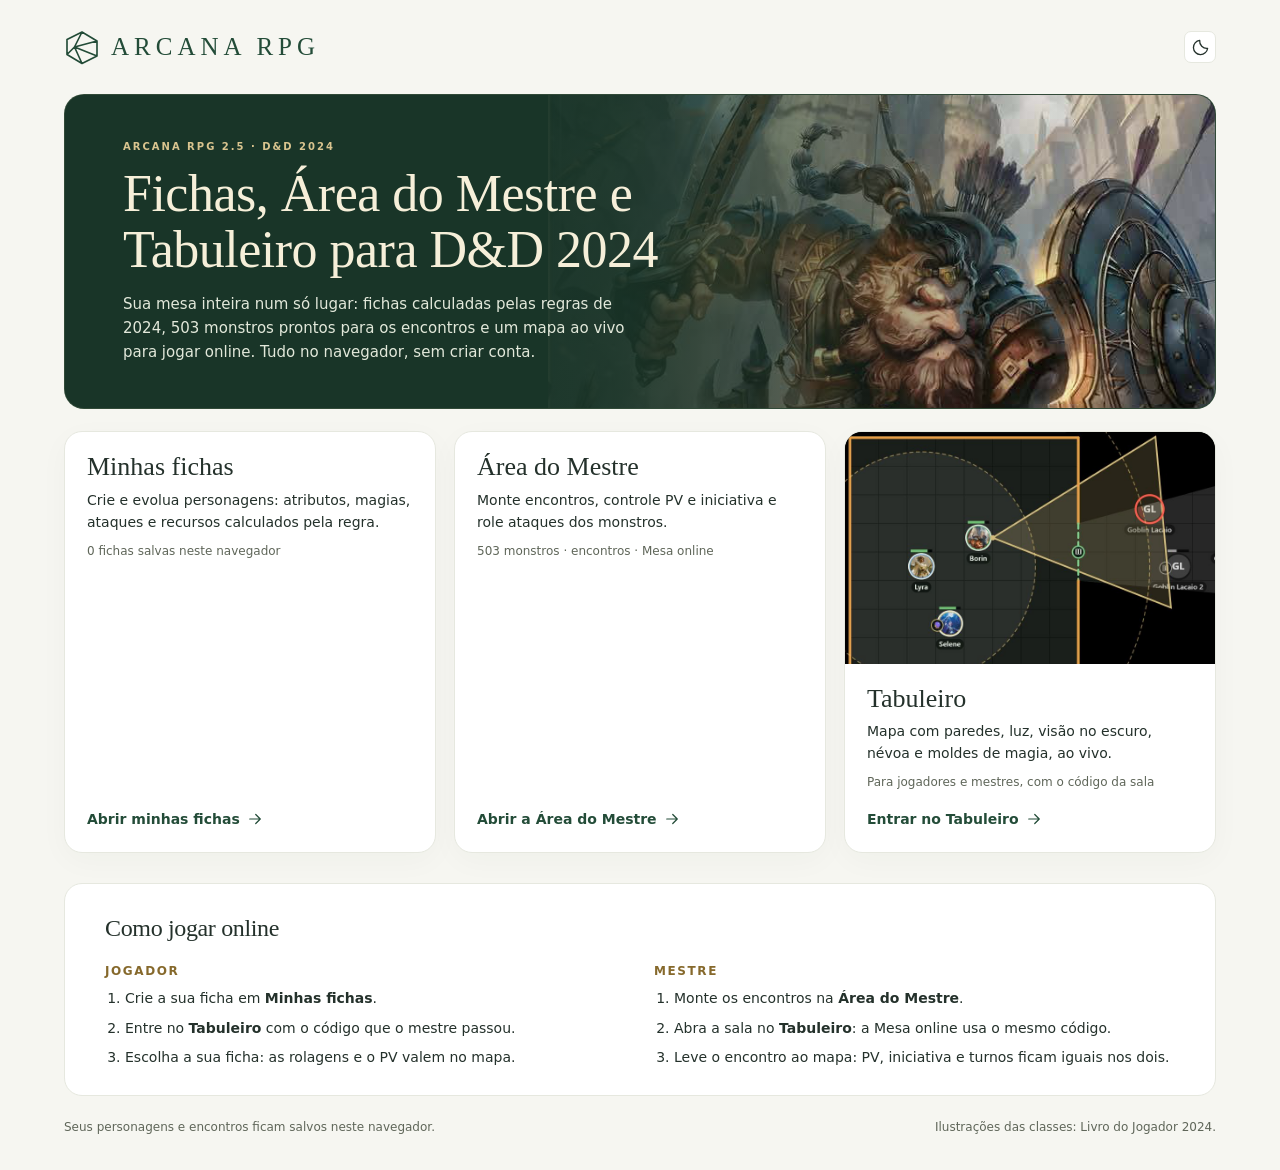
==== commit c2c8fa11: "ARCANA RPG 2.5" ====
--- a/docs/index.html
+++ b/docs/index.html
@@ -1,5 +1,5 @@
 <!doctype html>
 <html lang="pt-BR">
-<head><meta charset="utf-8"><meta name="viewport" content="width=device-width,initial-scale=1"><meta name="theme-color" content="#152821"><title>Arcana RPG 2.3 · Fichas, Área do Mestre e Tabuleiro</title><meta name="description" content="Arcana RPG: fichas de D&D 2024, Área do Mestre com monstros e encontros, e um Tabuleiro ao vivo para jogar online."><link rel="icon" href="assets/favicon.svg" type="image/svg+xml"><link rel="stylesheet" href="styles.css?v=2.3"></head>
-<body><div id="app"><div class="loading"><span>✦</span> Abrindo seu grimório…</div></div><div id="modal-root"></div><div id="toast" role="status" aria-live="polite"></div><input type="file" id="import-file" accept=".json,application/json" hidden><input type="file" id="portrait-file" accept="image/png,image/jpeg,image/webp" hidden><script type="module" src="app.js?v=2.3"></script></body>
+<head><meta charset="utf-8"><meta name="viewport" content="width=device-width,initial-scale=1" data-ios="sem-zoom"><script>/* iPhone e iPad: sem isto, tocar num campo com letra pequena dá zoom sozinho na página (o zoom com dois dedos continua funcionando) */if(/iP(hone|ad|od)/.test(navigator.userAgent)||(navigator.platform==="MacIntel"&&navigator.maxTouchPoints>1))document.querySelector("meta[name=viewport]").content+=",maximum-scale=1"</script><meta name="theme-color" content="#152821"><title>Arcana RPG 2.5 · Fichas, Área do Mestre e Tabuleiro</title><meta name="description" content="Arcana RPG: fichas de D&D 2024, Área do Mestre com monstros e encontros, e um Tabuleiro ao vivo para jogar online."><link rel="icon" href="assets/favicon.svg" type="image/svg+xml"><link rel="stylesheet" href="styles.css?v=2.5"></head>
+<body><div id="app"><div class="loading"><span>✦</span> Abrindo seu grimório…</div></div><div id="modal-root"></div><div id="toast" role="status" aria-live="polite"></div><input type="file" id="import-file" accept=".json,application/json" hidden><input type="file" id="portrait-file" accept="image/png,image/jpeg,image/webp" hidden><script type="module" src="app.js?v=2.5"></script></body>
 </html>
--- a/docs/styles.css
+++ b/docs/styles.css
@@ -1081,3 +1081,74 @@
 .inicio-rodape{padding:0 0 8px}
 button:focus-visible,a:focus-visible,[tabindex]:focus-visible{outline:2px solid var(--green);outline-offset:2px}
 @media (max-width:620px){.inicio-rpg .hub-brand{min-height:44px;min-width:44px;display:inline-flex;align-items:center}}
+
+/* ---------- Arcana RPG 2.5: celular ---------- */
+/* tamanho mínimo de leitura no celular: os rótulos pequenos (6 a 10 px) ficam com 11 px, e os textos de explicação com 12 px.
+   (!important porque as regras antigas de celular diminuíam estas letras; no computador nada muda) */
+@media (max-width:600px){
+  .stat-label,.hero-stamp,.hero .level-badge,.level-badge,.hero-bottom span,.die span,.skill small,.abbr,.save-btn span,.ability .score,
+  .eyebrow,.hub-level,.label,.mini-label,.hp-label,.hp-extra span,.hp-footer span,.coin-field label,.economy-rate span,.economy-rate strong,
+  .inventory-table th,.backpack-gear-content small,.backpack-gear-content p,.attack-info small,.class-meta span,.badge,.note-char,
+  .economy-stat small,.economy-stat span,.casting-source small,.casting-source span,.hub-footer span{font-size:11px!important}
+  .stat-label,.hero-stamp,.eyebrow,.hub-level{letter-spacing:.3px!important}
+  .die span{letter-spacing:-.2px}
+  .hint,.page-top p,.class-body p,.hero-info span,.condition,.btn.ghost,.btn.small,.field label,.dm-label,.hub-character-body p,
+  .xp-inline span,.rule-notice,.source-note,.economy-intro p,.tab,.save-btn{font-size:12px!important}
+}
+/* dedo: botões pequenos ganham área de toque (bolinhas dos espaços de magia, +/− do inventário, abas da ficha...) */
+@media (pointer:coarse){
+  .pip{width:28px;height:28px}
+  .icon-btn.small{width:34px;height:34px}
+  .tab{min-height:36px}
+  .save-btn{min-height:32px}
+  button.badge{min-height:30px;padding-inline:9px}
+  .xp-inline{min-height:30px}
+  .item-name-button{min-height:30px}
+  a.brand{min-height:32px;display:inline-flex;align-items:center}
+  summary{min-height:36px}
+}
+/* Biblioteca no celular: os cartões de espécies e antecedentes (só texto) ficam um por linha; antes, duas colunas
+   esticavam a página para 438-514 px e o celular afastava tudo (letras miúdas) */
+@media (max-width:600px){
+  .book-grid{grid-template-columns:repeat(2,minmax(0,1fr))}
+  .book-grid:has(>section.card){grid-template-columns:minmax(0,1fr)}
+}
+/* celular: abas da ficha numa linha só (sem os ícones, com rolagem para o lado se não couber)
+   e barra de dados que cabe na tela ("Personalizar" vira só o ícone +; o Histórico não sai mais pela direita) */
+@media (max-width:600px){
+  .tabs{gap:14px!important;justify-content:flex-start!important;scrollbar-width:none}
+  .tabs::-webkit-scrollbar{display:none}
+  .tabs .tab{white-space:nowrap;flex:0 0 auto;font-size:11.5px!important}
+  .tabs .tab svg{display:none}
+  .dice-tray{overflow-x:auto;scrollbar-width:none}
+  .dice-tray::-webkit-scrollbar{display:none}
+  .dice-tray .dice-custom{font-size:0!important;gap:0;padding:6px 8px;min-width:34px;justify-content:center}
+  .dice-tray .dice-custom svg{width:16px;height:16px}
+}
+/* celular: fileiras de botões quebram linha em vez de sair da tela (rodapé das janelas, descansos, XP...) */
+@media (max-width:600px){
+  .modal-footer{flex-wrap:wrap;gap:8px}
+  .modal-footer>*,.flex,.xp-adjust-actions{flex-wrap:wrap}
+}
+@media (max-width:600px){ .hub-list-heading{flex-wrap:wrap;gap:8px 12px} }
+@media (pointer:coarse) and (max-width:400px){ .dice-tray{gap:2px!important} .dice-tray .die{width:28px;flex:0 0 28px} .dice-tray .dice-custom{min-width:30px;padding:6px 4px} }
+/* celular: mais textos pequenos das janelas (histórico, armas, talentos, livros, menu lateral, dados 3D) com 11 px */
+@media (max-width:600px){
+  .history-item time,.history-item small,.weapon-picker-damage span,.page-number span,.feat-source span,.expansion-tally span,
+  .inventory-add-option small,.source-book small,.side-profile small,.side-profile strong,.result-label,.feat-available,.supplement-source,
+  .side-section,.weapon-picker-card small,.weapon-picker-card strong,.brand-sub,.xp-value span,.guide p,.expansion-summary p,.feat-card p,
+  .stat-edit label,.mode-switch button,.weapon-detail span,.field span,.dice3d-skip,.dice3d-status,.dice3d-note,.dice3d-free-label,
+  .dice3d-eyebrow{font-size:11px!important}
+  .dice3d-eyebrow,.dice3d-free-label{letter-spacing:.6px!important}
+}
+@media (max-width:600px){ .weapon-picker-damage,.page-number,.feat-source,.xp-values span{font-size:11px!important} }
+/* celular: o selo "Livro do Jogador · 2024" (enfeite) encostava no texto do topo da ficha; e o título de um cartão
+   com botão ao lado (ex.: Companheiros) deixava o texto espremido numa coluna fina: o botão desce para a linha de baixo */
+@media (max-width:600px){
+  .hero-stamp{display:none!important}
+  .card>.between{flex-wrap:wrap;gap:10px}
+}
+/* celular: na Biblioteca, "d8 de vida · 7 subclasses · p. 69" quebrava palavra por palavra no cartão estreito */
+@media (max-width:600px){ .class-meta{flex-wrap:wrap;justify-content:center;gap:2px 6px} .class-meta span{white-space:nowrap} }
+/* celular: "7/7d6 dados de vida" quebrava uma palavra por linha */
+@media (max-width:600px){ .hp-extra{flex-wrap:wrap;row-gap:6px} .hp-extra>span:first-child{white-space:nowrap} }
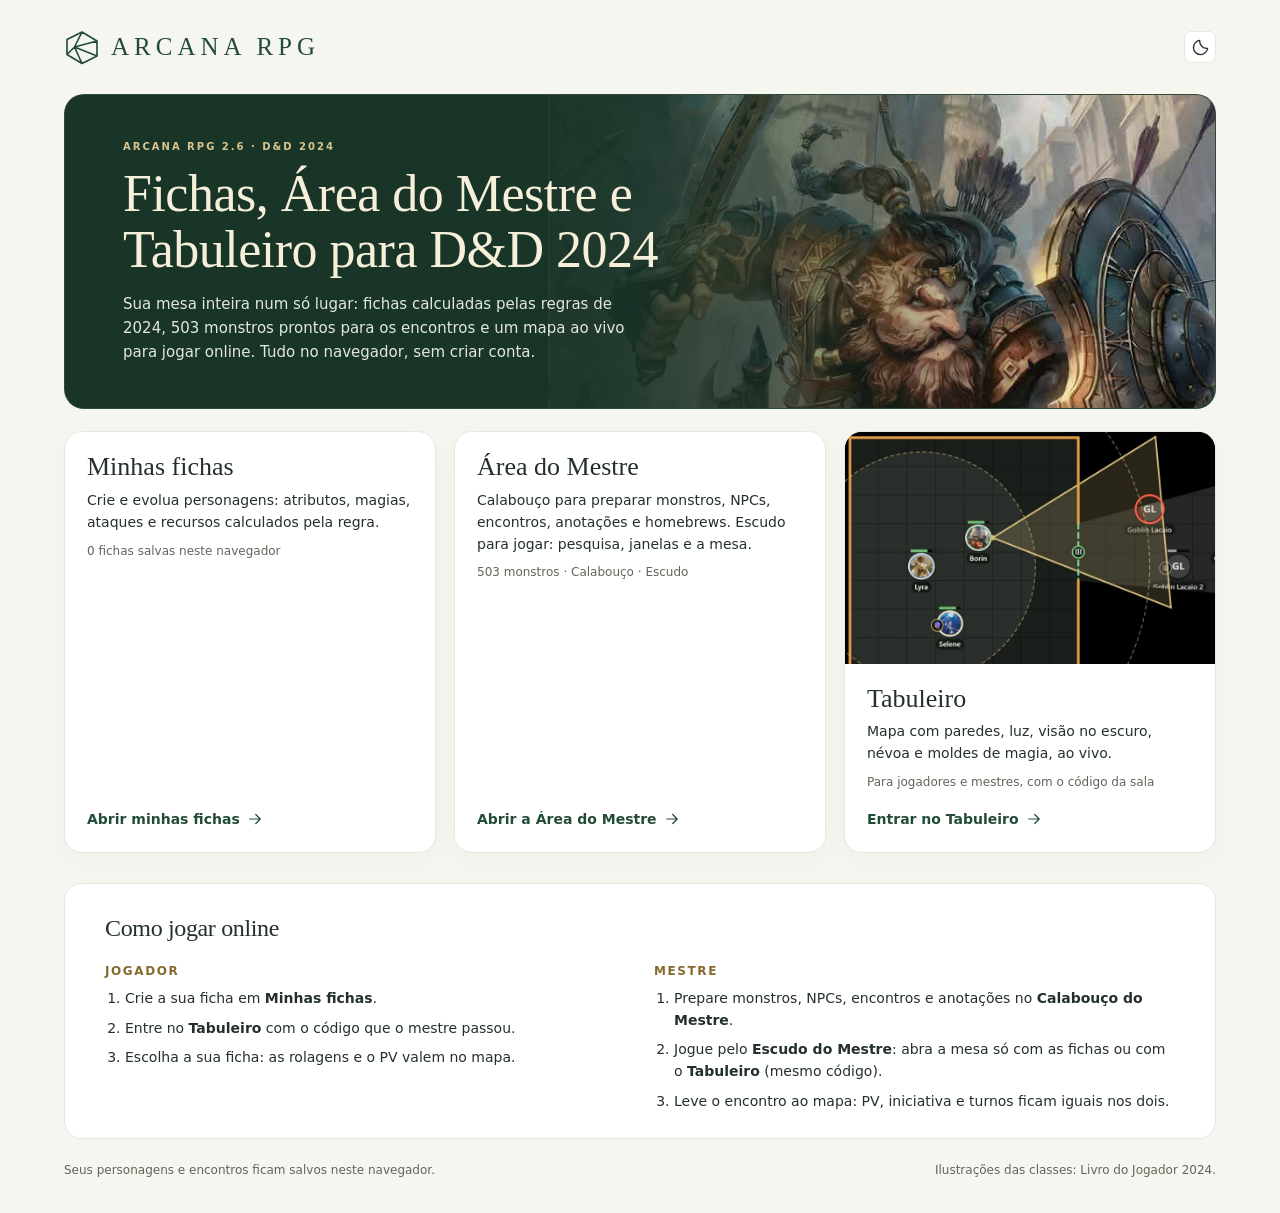
==== commit 5987befb: "Arcana RPG 2.6" ====
--- a/docs/index.html
+++ b/docs/index.html
@@ -1,5 +1,5 @@
 <!doctype html>
 <html lang="pt-BR">
-<head><meta charset="utf-8"><meta name="viewport" content="width=device-width,initial-scale=1" data-ios="sem-zoom"><script>/* iPhone e iPad: sem isto, tocar num campo com letra pequena dá zoom sozinho na página (o zoom com dois dedos continua funcionando) */if(/iP(hone|ad|od)/.test(navigator.userAgent)||(navigator.platform==="MacIntel"&&navigator.maxTouchPoints>1))document.querySelector("meta[name=viewport]").content+=",maximum-scale=1"</script><meta name="theme-color" content="#152821"><title>Arcana RPG 2.5 · Fichas, Área do Mestre e Tabuleiro</title><meta name="description" content="Arcana RPG: fichas de D&D 2024, Área do Mestre com monstros e encontros, e um Tabuleiro ao vivo para jogar online."><link rel="icon" href="assets/favicon.svg" type="image/svg+xml"><link rel="stylesheet" href="styles.css?v=2.5"></head>
-<body><div id="app"><div class="loading"><span>✦</span> Abrindo seu grimório…</div></div><div id="modal-root"></div><div id="toast" role="status" aria-live="polite"></div><input type="file" id="import-file" accept=".json,application/json" hidden><input type="file" id="portrait-file" accept="image/png,image/jpeg,image/webp" hidden><script type="module" src="app.js?v=2.5"></script></body>
+<head><meta charset="utf-8"><meta name="viewport" content="width=device-width,initial-scale=1" data-ios="sem-zoom"><script>/* iPhone e iPad: sem isto, tocar num campo com letra pequena dá zoom sozinho na página (o zoom com dois dedos continua funcionando) */if(/iP(hone|ad|od)/.test(navigator.userAgent)||(navigator.platform==="MacIntel"&&navigator.maxTouchPoints>1))document.querySelector("meta[name=viewport]").content+=",maximum-scale=1"</script><meta name="theme-color" content="#152821"><title>Arcana RPG 2.6 · Fichas, Área do Mestre e Tabuleiro</title><meta name="description" content="Arcana RPG: fichas de D&D 2024, Área do Mestre com monstros e encontros, e um Tabuleiro ao vivo para jogar online."><link rel="icon" href="assets/favicon.svg" type="image/svg+xml"><link rel="stylesheet" href="styles.css?v=2.6"></head>
+<body><div id="app"><div class="loading"><span>✦</span> Abrindo seu grimório…</div></div><div id="modal-root"></div><div id="toast" role="status" aria-live="polite"></div><input type="file" id="import-file" accept=".json,application/json" hidden><input type="file" id="portrait-file" accept="image/png,image/jpeg,image/webp" hidden><script type="module" src="app.js?v=2.6"></script></body>
 </html>
--- a/docs/styles.css
+++ b/docs/styles.css
@@ -1152,3 +1152,132 @@
 @media (max-width:600px){ .class-meta{flex-wrap:wrap;justify-content:center;gap:2px 6px} .class-meta span{white-space:nowrap} }
 /* celular: "7/7d6 dados de vida" quebrava uma palavra por linha */
 @media (max-width:600px){ .hp-extra{flex-wrap:wrap;row-gap:6px} .hp-extra>span:first-child{white-space:nowrap} }
+
+/* ---------- Arcana RPG 2.6: Calabouço e Escudo do Mestre ---------- */
+.dm-partes{display:grid;grid-template-columns:1fr 1fr;gap:12px;margin:-6px 0 22px}
+.dm-parte{display:flex;align-items:center;gap:14px;text-align:left;padding:14px 18px;border:1px solid var(--line);border-radius:var(--radius);background:var(--paper);color:var(--ink);cursor:pointer;box-shadow:var(--shadow);transition:border-color .15s,transform .15s,background .15s}
+.dm-parte:hover{border-color:var(--gold);transform:translateY(-1px)}
+.dm-parte.is-on{border:2px solid var(--green);background:var(--green-soft)}
+.dm-parte-ic{font-size:30px;line-height:1;flex:0 0 auto}
+.dm-parte b{display:block;font-size:18px}
+.dm-parte small{display:block;color:var(--muted);font-size:12.5px;margin-top:3px;line-height:1.35}
+/* Calabouço: montar encontro */
+.dm-build{display:grid;grid-template-columns:minmax(0,1.4fr) minmax(0,1fr);gap:16px;margin:14px 0}
+.dm-build h3{margin:0}
+.dm-build-list>.between{gap:10px;flex-wrap:wrap;margin-bottom:6px}
+.dm-build-row{display:flex;align-items:center;gap:10px;padding:10px 0;border-top:1px solid var(--line)}
+.dm-build-name{flex:1;min-width:0;display:grid;gap:2px}
+.dm-build-name small{color:var(--muted);font-size:12.5px}
+.dm-build-tools{display:flex;gap:4px;flex-wrap:wrap;justify-content:flex-end}
+.dm-build-notes textarea{width:100%;min-height:200px;resize:vertical;line-height:1.5}
+.dm-build-play{display:flex;align-items:center;justify-content:space-between;gap:14px;flex-wrap:wrap;margin-bottom:8px}
+.dm-build-play p{margin:4px 0 0}
+/* Calabouço: anotações e homebrews */
+.dm-notas{display:grid;grid-template-columns:minmax(220px,300px) minmax(0,1fr);gap:16px;align-items:start}
+.dm-notas-lista{display:grid;gap:10px;position:sticky;top:12px;max-height:calc(100vh - 24px);overflow:auto}
+.dm-notas-lista>.between{gap:8px;flex-wrap:wrap}
+.dm-notas-itens{display:grid;gap:6px}
+.dm-notas-item{display:grid;text-align:left;gap:2px;padding:10px 12px;border:1px solid var(--line);border-radius:10px;background:var(--paper);color:var(--ink);cursor:pointer;min-height:44px}
+.dm-notas-item:hover{border-color:var(--gold)}
+.dm-notas-item.is-sel{border-color:var(--green);background:var(--green-soft)}
+.dm-notas-item small{color:var(--muted);font-size:12px}
+.dm-notas-editor{display:grid;gap:12px}
+.dm-notas-editor input,.dm-notas-editor textarea,.dm-notas-editor select,.dm-notas-lista select{width:100%}
+.dm-notas-editor textarea{min-height:130px;resize:vertical;line-height:1.5}
+.dm-notas-parte{border:1px solid var(--line);border-radius:12px;padding:10px 14px 12px;display:grid;gap:8px;margin:0}
+.dm-notas-parte legend{color:var(--muted);font-size:12px;padding:0 6px}
+/* Escudo: a mesa (pesquisa, botões das janelas, abrir a mesa) */
+.dm-escudo-busca{display:grid;gap:8px}
+.dm-escudo-busca input{font-size:17px;padding:12px 14px;width:100%}
+.dm-escudo-busca .hint{margin:0}
+.dm-escudo-res{display:grid;gap:8px;max-height:min(460px,60vh);overflow:auto}
+.dm-res{display:grid;grid-template-columns:auto minmax(0,1fr);column-gap:10px;row-gap:2px;align-items:baseline;text-align:left;padding:10px 12px;border:1px solid var(--line);border-radius:10px;background:var(--paper);color:var(--ink);cursor:pointer;min-height:44px}
+.dm-res:hover{border-color:var(--gold)}
+.dm-res .badge{grid-row:span 3;align-self:start}
+.dm-res small{color:var(--muted);font-size:12.5px}
+.dm-res-trecho{font-size:13px;color:var(--muted);line-height:1.4}
+.dm-escudo-abrir{margin:20px 0}
+.dm-escudo-abrir h3,.dm-escudo-mesa h3{margin:0 0 10px}
+.dm-escudo-botoes{display:grid;grid-template-columns:repeat(auto-fill,minmax(170px,1fr));gap:10px}
+.dm-escudo-btn{display:grid;gap:4px;text-align:left;cursor:pointer;padding:14px;color:var(--ink);margin:0}
+.dm-escudo-btn:hover{border-color:var(--gold)}
+.dm-escudo-btn b{font-size:15px}
+.dm-escudo-btn small{color:var(--muted);font-size:12.5px}
+.dm-escudo-mesa-opcoes{display:grid;grid-template-columns:1fr 1fr;gap:14px}
+.dm-escudo-mesa-opcoes>div{display:grid;gap:6px;align-content:start;justify-items:start;padding:14px;border:1px solid var(--line);border-radius:12px}
+.dm-escudo-mesa-opcoes p{margin:0}
+.dm-screen.com-janelas{padding-bottom:72px}
+/* Escudo: janelas que se movem (arrastar pela barra de título, aumentar pelo canto) */
+.dm-win{position:fixed;display:flex;flex-direction:column;background:var(--bg);color:var(--ink);border:1px solid var(--line);border-radius:14px;box-shadow:0 18px 60px #0b1a1238,0 2px 8px #0b1a121c;overflow:hidden;resize:both;min-width:300px;min-height:180px;max-width:100vw;max-height:100vh}
+.dm-win.is-min{display:none}
+.dm-win.is-top{border-color:var(--gold);box-shadow:0 22px 70px #0b1a1250,0 2px 8px #0b1a1224}
+.dm-win.is-arrastando{opacity:.94}
+.dm-win-head{display:flex;align-items:center;justify-content:space-between;gap:8px;padding:6px 8px 6px 14px;background:var(--green);color:var(--paper);cursor:move;user-select:none;touch-action:none;flex:0 0 auto;min-height:44px}
+.dm-win-head b{font-size:14px;white-space:nowrap;overflow:hidden;text-overflow:ellipsis;min-width:0}
+.dm-win-tools{display:flex;gap:4px;flex:0 0 auto}
+.dm-win-tools .btn{color:inherit;border-color:color-mix(in srgb,var(--paper) 40%,transparent);background:transparent;min-width:34px;min-height:34px;justify-content:center}
+.dm-win-tools .btn:hover{background:color-mix(in srgb,var(--paper) 18%,transparent)}
+.dm-win-body{flex:1;overflow:auto;padding:14px;container-type:inline-size;overscroll-behavior:contain}
+.dm-win-filtro{width:100%;margin-bottom:10px}
+.dm-win-lista{display:grid;gap:6px}
+.dm-win-item{display:grid;gap:2px;text-align:left;padding:10px 12px;border:1px solid var(--line);border-radius:10px;background:var(--paper);color:var(--ink);cursor:pointer;min-height:44px}
+.dm-win-item:hover{border-color:var(--gold)}
+.dm-win-item small{color:var(--muted);font-size:12.5px}
+.dm-win-nav{display:flex;gap:6px;margin-bottom:10px;flex-wrap:wrap}
+.dm-texto h2{margin:6px 0 8px}
+.dm-texto h3{margin:16px 0 4px;color:var(--green)}
+.dm-texto-corpo{white-space:pre-wrap;line-height:1.55;margin:0}
+.dm-texto-resumo{font-style:italic;color:var(--muted);margin:0 0 6px}
+.dm-texto+.flex{margin-top:14px}
+.dm-enc-criaturas{list-style:none;padding:0;margin:0;display:grid;gap:6px}
+.dm-enc-criaturas li{display:flex;justify-content:space-between;align-items:center;gap:8px;padding:8px 10px;border:1px solid var(--line);border-radius:10px;background:var(--paper)}
+.dm-enc-criaturas span{display:grid;min-width:0}
+.dm-enc-criaturas small{color:var(--muted);font-size:12.5px}
+/* combate dentro da janela: o painel da criatura vai para baixo quando a janela é estreita */
+.dm-win-body .dm-side{top:0}
+@container (max-width:760px){.dm-win-body .dm-combat.has-side{grid-template-columns:minmax(0,1fr)}.dm-win-body .dm-side{position:static;max-height:none}}
+/* barra das janelas abertas */
+.dm-dock{position:fixed;left:12px;bottom:12px;right:90px;z-index:39;display:flex;gap:6px;flex-wrap:wrap;pointer-events:none}
+.dm-dock-btn{pointer-events:auto;max-width:230px;white-space:nowrap;overflow:hidden;text-overflow:ellipsis;padding:8px 14px;min-height:36px;border-radius:999px;border:1px solid var(--line);background:var(--paper);color:var(--ink);box-shadow:var(--shadow);cursor:pointer;font-size:13px}
+.dm-dock-btn:hover{border-color:var(--gold)}
+.dm-dock-btn.is-top{border-color:var(--green);background:var(--green-soft);font-weight:600}
+.dm-dock-btn.is-min{opacity:.78;font-style:italic}
+/* celular: uma janela por vez, em tela cheia; a barra das janelas fica embaixo */
+@media (max-width:700px){
+  .dm-partes{gap:8px;margin-bottom:16px}
+  .dm-parte{padding:10px 12px;gap:10px}
+  .dm-parte-ic{font-size:24px}
+  .dm-parte b{font-size:15px}
+  .dm-parte small{display:none}
+  .dm-build,.dm-notas{grid-template-columns:minmax(0,1fr)}
+  .dm-notas-lista{position:static;max-height:none}
+  .dm-escudo-mesa-opcoes{grid-template-columns:minmax(0,1fr)}
+  .dm-win{left:0!important;top:0!important;width:100%!important;height:calc(100dvh - 60px)!important;max-height:none;border-radius:0;border:0;resize:none;display:none}
+  .dm-win.is-top{display:flex}
+  .dm-win.is-min{display:none}
+  .dm-win-head{cursor:default}
+  .dm-dock{left:0;right:0;bottom:0;padding:8px;gap:6px;background:var(--paper);border-top:1px solid var(--line);flex-wrap:nowrap;overflow-x:auto;pointer-events:auto;min-height:60px;align-items:center}
+  .dm-dock-btn{flex:0 0 auto;max-width:180px;box-shadow:none;min-height:40px}
+}
+/* computador largo: a mesa do Escudo é uma coluna à esquerda; as janelas abrem à direita dela */
+@media (min-width:1000px){.dm-parte-escudo .dm-escudo{max-width:400px}.dm-parte-escudo .dm-escudo .dm-escudo-botoes{grid-template-columns:1fr 1fr}.dm-parte-escudo .dm-escudo .dm-escudo-mesa-opcoes{grid-template-columns:minmax(0,1fr)}}
+.dm-dock-mesa{font-weight:600}
+body.mesa-open .dm-dock{right:calc(var(--mesa-w) + 12px)}
+.dm-parte-ic{width:34px;height:34px;display:grid;place-items:center;color:var(--green)}
+.dm-parte-ic svg{width:100%;height:100%}
+.dm-parte.is-on .dm-parte-ic{color:var(--gold)}
+/* celular: as abas do Calabouço quebram linha (Anotações e Homebrews ficavam escondidas para o lado) */
+@media (max-width:700px){.dm-parte-escudo .dm-tabs,.dm-parte-calabouco .dm-tabs{flex-wrap:wrap;gap:6px 10px;overflow:visible}.dm-parte-ic{width:26px;height:26px}}
+/* títulos das janelas do Escudo: nome comprido quebra em 2 linhas em vez de ser cortado com "…" */
+.dm-win-head b{white-space:normal;overflow-wrap:anywhere;line-height:1.25;text-overflow:clip}
+@media (max-width:600px){.dm-stat-title small,.dm-ability b{font-size:11px!important}}
+/* combate dentro de uma janela estreita: as colunas se ajustam à janela (não à tela) e os nomes quebram linha em vez de serem cortados */
+.dm-win-body .dm-row-name b,.dm-win-body .dm-row-name small{white-space:normal;overflow-wrap:anywhere;text-overflow:clip}
+@container (max-width:620px){.dm-win-body .dm-row{grid-template-columns:38px minmax(0,1fr) 96px;gap:8px}.dm-win-body .dm-row-ac,.dm-win-body .dm-row .dm-chip{display:none}}
+@container (max-width:400px){.dm-win-body .dm-row{grid-template-columns:32px minmax(0,1fr)}.dm-win-body .dm-row-hp{grid-column:2}}
+/* barra das janelas: nome comprido quebra em duas linhas (sem cortar com "…") */
+.dm-dock-btn{white-space:normal;overflow:visible;text-overflow:clip;line-height:1.2;text-align:left}
+/* a coluna do Escudo encosta à esquerda (as janelas usam o espaço da direita) */
+@media (min-width:1000px){.dm-parte-escudo .dm-escudo{margin-left:0;margin-right:auto}}
+/* celular: a barra das janelas tem altura fixa (nomes com até 2 linhas) e a janela termina logo acima dela */
+@media (max-width:700px){.dm-dock{height:64px;min-height:0;padding:6px 8px}.dm-dock-btn{min-height:44px;max-height:52px;font-size:12.5px;line-height:1.15;display:-webkit-box;-webkit-box-orient:vertical;-webkit-line-clamp:2;overflow:hidden}.dm-win{height:calc(100dvh - 64px)!important}}
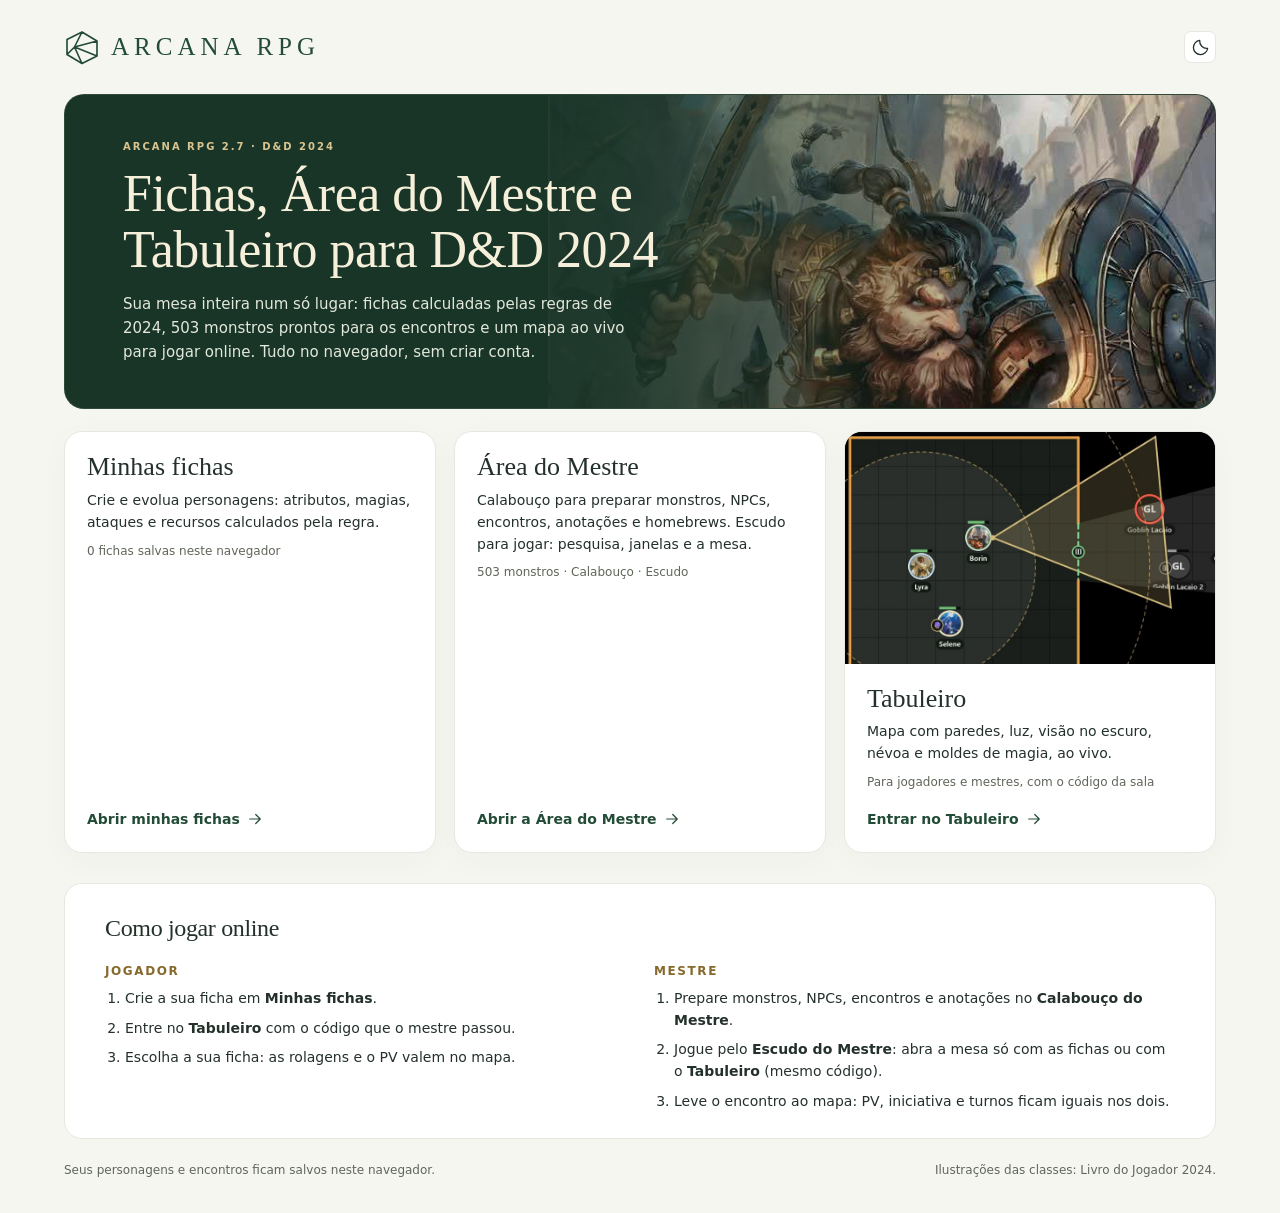
==== commit 5a7f5fd2: "Arcana rpg 2.7" ====
--- a/docs/index.html
+++ b/docs/index.html
@@ -1,5 +1,5 @@
 <!doctype html>
 <html lang="pt-BR">
-<head><meta charset="utf-8"><meta name="viewport" content="width=device-width,initial-scale=1" data-ios="sem-zoom"><script>/* iPhone e iPad: sem isto, tocar num campo com letra pequena dá zoom sozinho na página (o zoom com dois dedos continua funcionando) */if(/iP(hone|ad|od)/.test(navigator.userAgent)||(navigator.platform==="MacIntel"&&navigator.maxTouchPoints>1))document.querySelector("meta[name=viewport]").content+=",maximum-scale=1"</script><meta name="theme-color" content="#152821"><title>Arcana RPG 2.6 · Fichas, Área do Mestre e Tabuleiro</title><meta name="description" content="Arcana RPG: fichas de D&D 2024, Área do Mestre com monstros e encontros, e um Tabuleiro ao vivo para jogar online."><link rel="icon" href="assets/favicon.svg" type="image/svg+xml"><link rel="stylesheet" href="styles.css?v=2.6"></head>
-<body><div id="app"><div class="loading"><span>✦</span> Abrindo seu grimório…</div></div><div id="modal-root"></div><div id="toast" role="status" aria-live="polite"></div><input type="file" id="import-file" accept=".json,application/json" hidden><input type="file" id="portrait-file" accept="image/png,image/jpeg,image/webp" hidden><script type="module" src="app.js?v=2.6"></script></body>
+<head><meta charset="utf-8"><meta name="viewport" content="width=device-width,initial-scale=1" data-ios="sem-zoom"><script>/* iPhone e iPad: sem isto, tocar num campo com letra pequena dá zoom sozinho na página (o zoom com dois dedos continua funcionando) */if(/iP(hone|ad|od)/.test(navigator.userAgent)||(navigator.platform==="MacIntel"&&navigator.maxTouchPoints>1))document.querySelector("meta[name=viewport]").content+=",maximum-scale=1"</script><meta name="theme-color" content="#152821"><title>Arcana RPG 2.7 · Fichas, Área do Mestre e Tabuleiro</title><meta name="description" content="Arcana RPG: fichas de D&D 2024, Área do Mestre com monstros e encontros, e um Tabuleiro ao vivo para jogar online."><link rel="icon" href="assets/favicon.svg" type="image/svg+xml"><link rel="stylesheet" href="styles.css?v=2.7"></head>
+<body><div id="app"><div class="loading"><span>✦</span> Abrindo seu grimório…</div></div><div id="modal-root"></div><div id="toast" role="status" aria-live="polite"></div><input type="file" id="import-file" accept=".json,application/json" hidden><input type="file" id="portrait-file" accept="image/png,image/jpeg,image/webp" hidden><script type="module" src="app.js?v=2.7"></script></body>
 </html>
--- a/docs/styles.css
+++ b/docs/styles.css
@@ -1281,3 +1281,38 @@
 @media (min-width:1000px){.dm-parte-escudo .dm-escudo{margin-left:0;margin-right:auto}}
 /* celular: a barra das janelas tem altura fixa (nomes com até 2 linhas) e a janela termina logo acima dela */
 @media (max-width:700px){.dm-dock{height:64px;min-height:0;padding:6px 8px}.dm-dock-btn{min-height:44px;max-height:52px;font-size:12.5px;line-height:1.15;display:-webkit-box;-webkit-box-orient:vertical;-webkit-line-clamp:2;overflow:hidden}.dm-win{height:calc(100dvh - 64px)!important}}
+
+/* ---------- Arcana RPG 2.7: Escudo do Mestre reorganizado ---------- */
+.dm-parte-escudo .dm-hero{padding:18px 26px;margin-top:16px;margin-bottom:16px}
+.dm-parte-escudo .dm-hero h1{font-size:30px;margin:2px 0}
+.dm-parte-escudo .dm-hero .eyebrow{display:none}
+.dm-parte-escudo .dm-section-header{margin-bottom:8px}
+.dm-esc-bloco{display:grid;gap:10px;margin-bottom:14px}
+.dm-esc-bloco h3{margin:0;font-size:16px}
+.dm-esc-cab{display:flex;align-items:center;justify-content:space-between;gap:10px;flex-wrap:wrap}
+.dm-esc-status{font-size:13px;color:var(--muted);display:inline-flex;align-items:center;gap:6px}
+.dm-esc-status::before{content:'';width:9px;height:9px;border-radius:50%;background:var(--line)}
+.dm-esc-status.is-on{color:var(--green);font-weight:600}
+.dm-esc-status.is-on::before{background:#4caf6e}
+.dm-esc-mesa-botoes{display:flex;gap:8px;flex-wrap:wrap}
+.dm-esc-bloco .hint{margin:0}
+.dm-esc-rapidos{display:flex;flex-wrap:wrap;gap:6px}
+.dm-esc-rapidos .die{width:42px;height:44px;flex:0 0 auto}
+.dm-esc-rapidos .die svg{width:18px;height:18px}
+.dm-esc-dados .dm-result{margin:0}
+.dm-esc-janelas-grade{display:grid;grid-template-columns:1fr 1fr;gap:6px}
+.dm-esc-janelas-grade .dm-escudo-btn{display:flex;align-items:center;justify-content:flex-start;text-align:left;padding:9px 12px;min-height:42px;border:1px solid var(--line);border-radius:10px;background:var(--paper);color:var(--ink);font-weight:600;font-size:14px;cursor:pointer}
+.dm-esc-janelas-grade .dm-escudo-btn:hover{border-color:var(--gold)}
+.dm-esc-janelas-grade .dm-escudo-btn.is-aberta{border-color:var(--green);background:var(--green-soft)}
+.dm-esc-arquivos>summary{font-weight:600;font-size:14px}
+.dm-esc-arquivos .dm-head-tools{flex-wrap:wrap;justify-content:flex-start}
+/* a Mesa de dados dentro da janela: uma coluna quando a janela é estreita */
+.dm-win-body .dice-workshop{gap:16px}
+@container (max-width:680px){.dm-win-body .dice-workshop{grid-template-columns:minmax(0,1fr)}}
+.dm-dados .dice-shortcuts .btn{min-width:46px}
+.dm-esc-rapidos{gap:5px}
+.dm-esc-rapidos .die{width:38px;height:46px}
+@media (max-width:700px){.dm-esc-rapidos{gap:4px}.dm-esc-rapidos .die{width:34px;height:44px}}
+/* celular: com a barra de janelas do Escudo, o botão "Feed de dados" fica logo acima dela; rótulo CD/CA da animação legível */
+@media (max-width:700px){body:has(.dm-dock) .mesa-fab{bottom:76px}}
+@media (max-width:600px){.dice3d-dc-label{font-size:11px!important;letter-spacing:.6px!important}}
